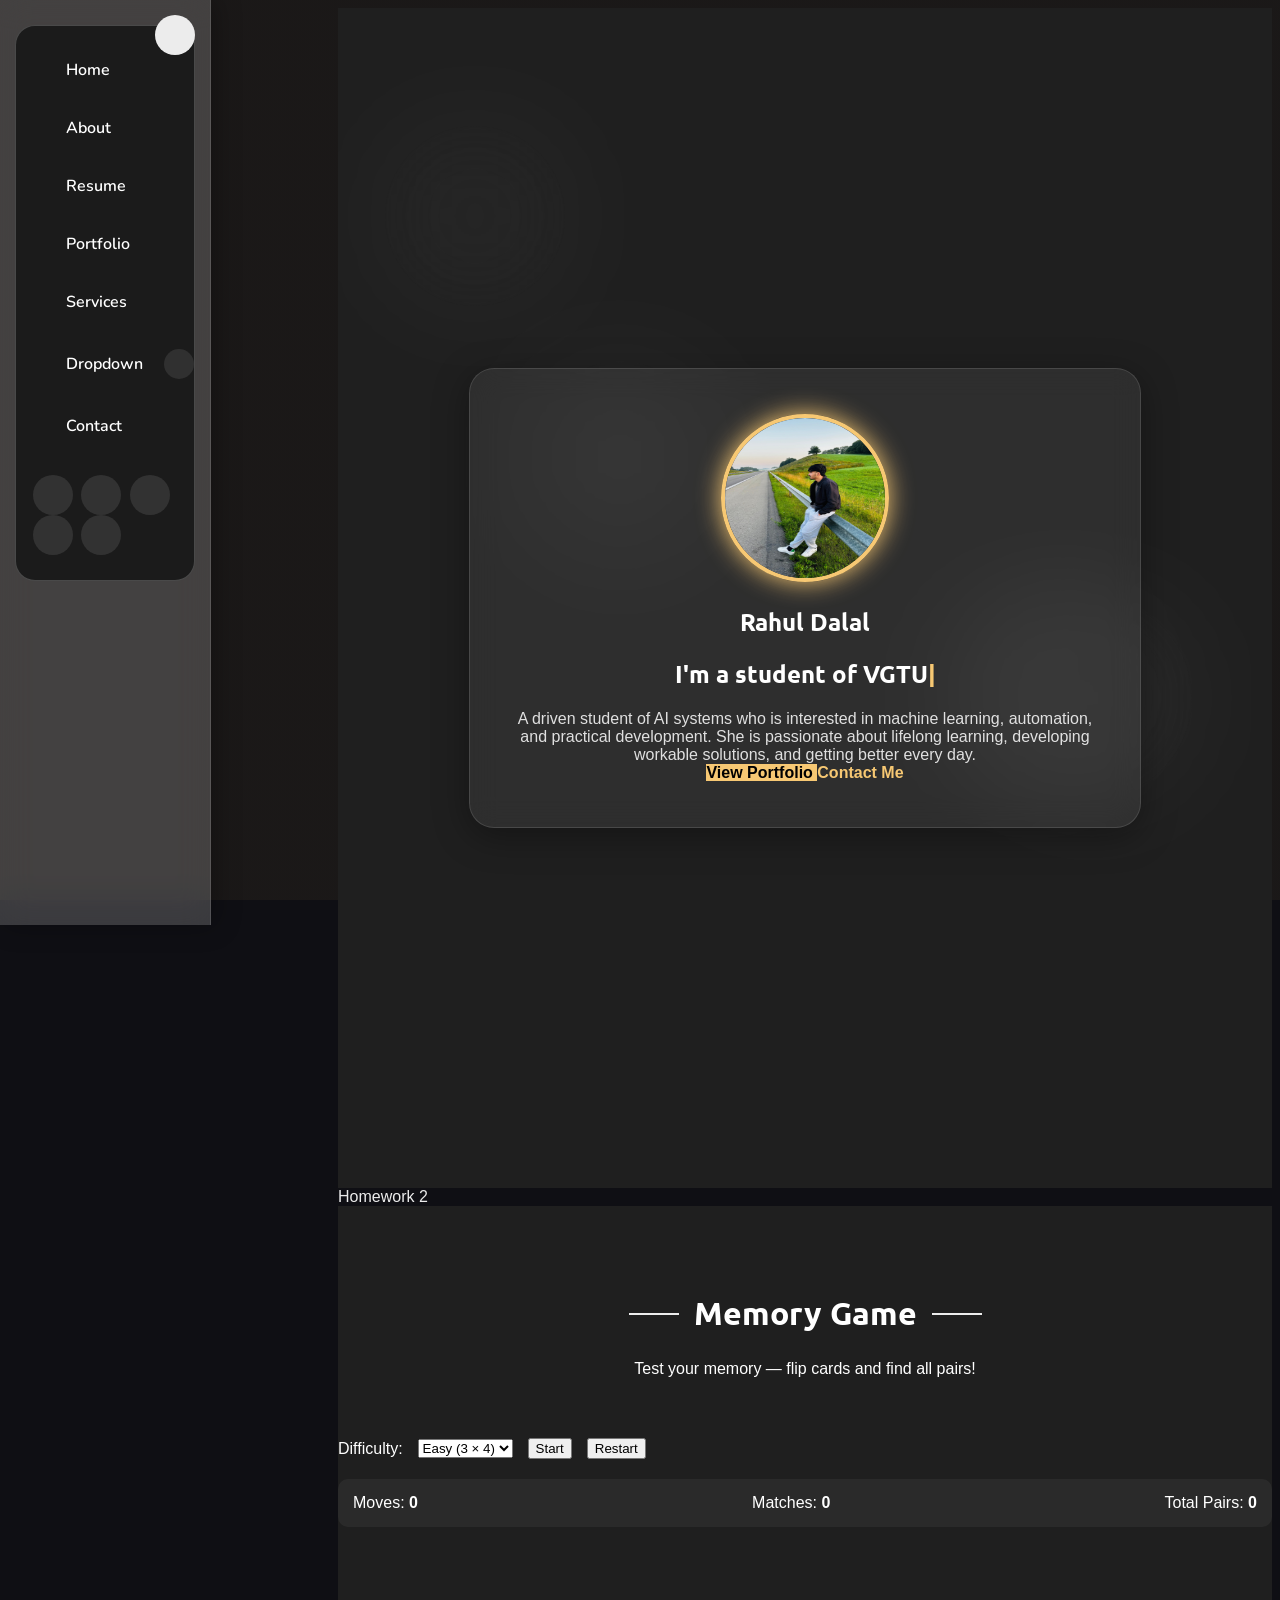
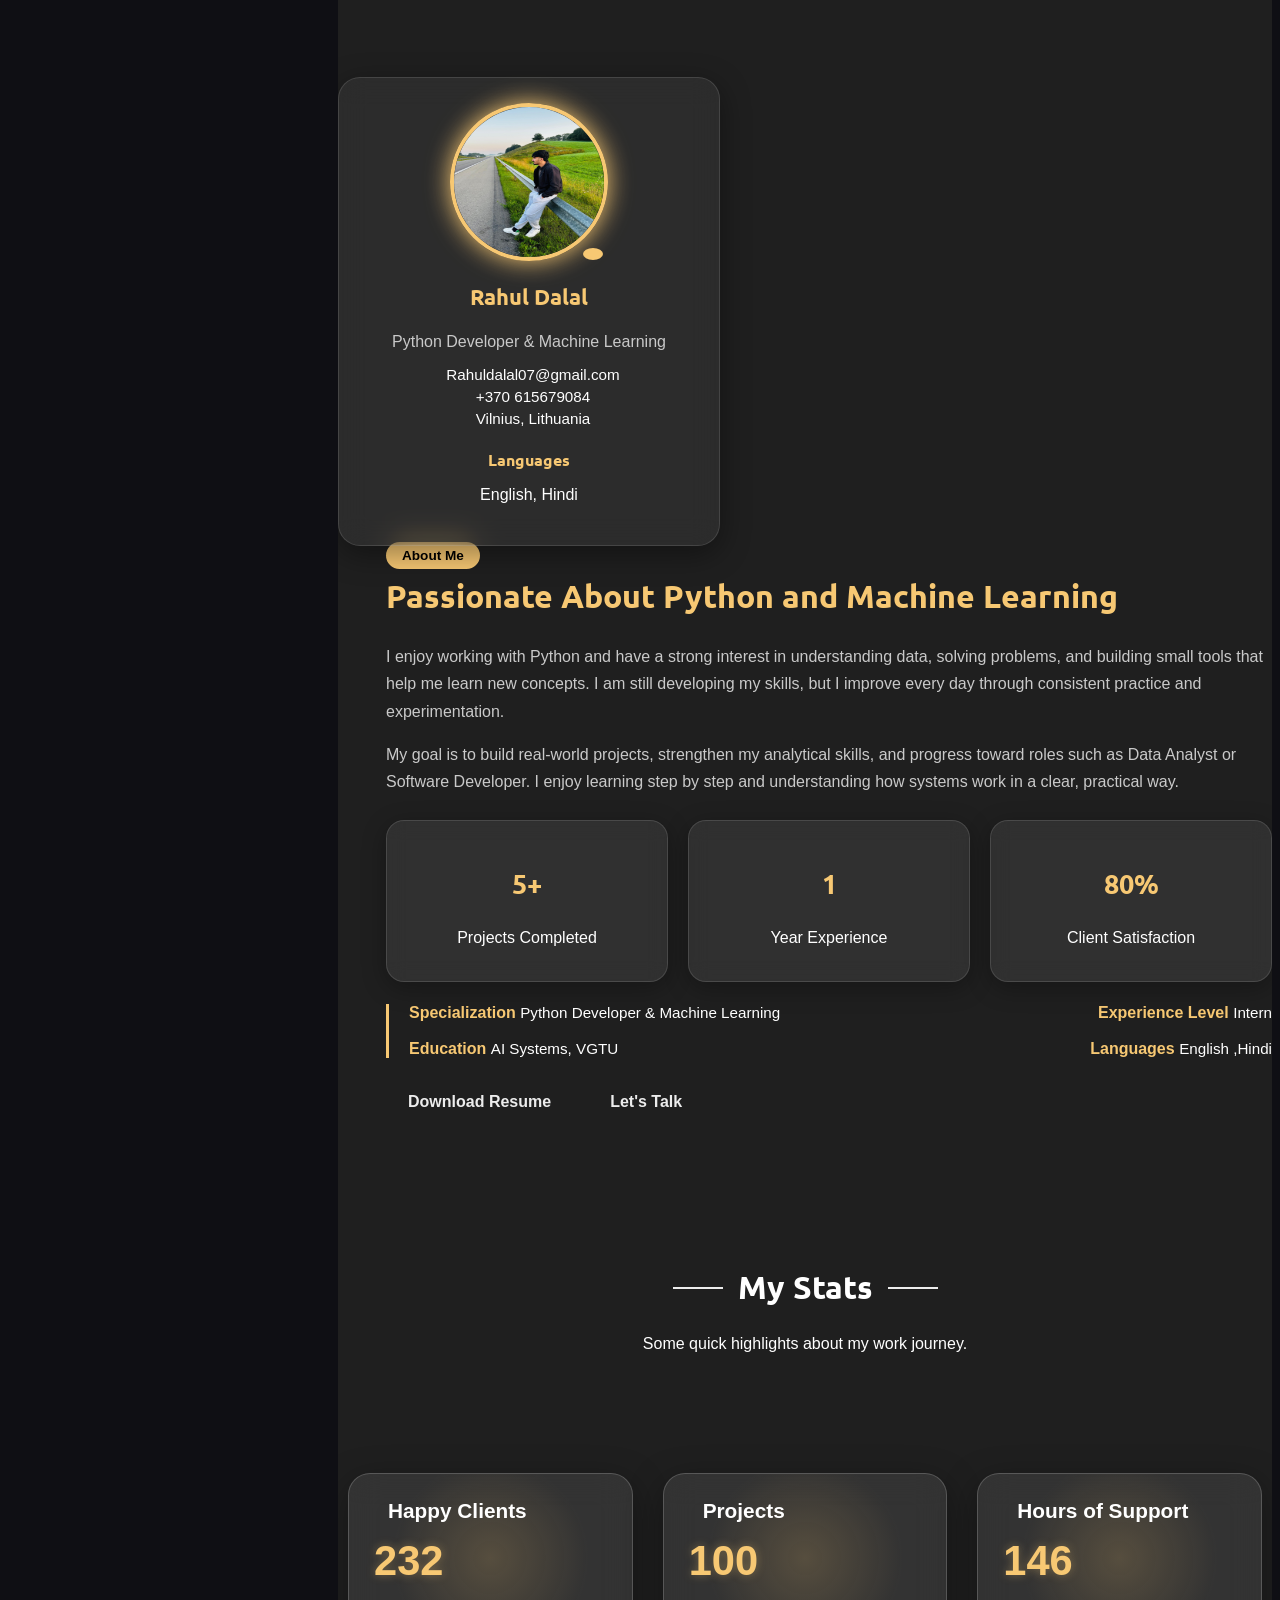
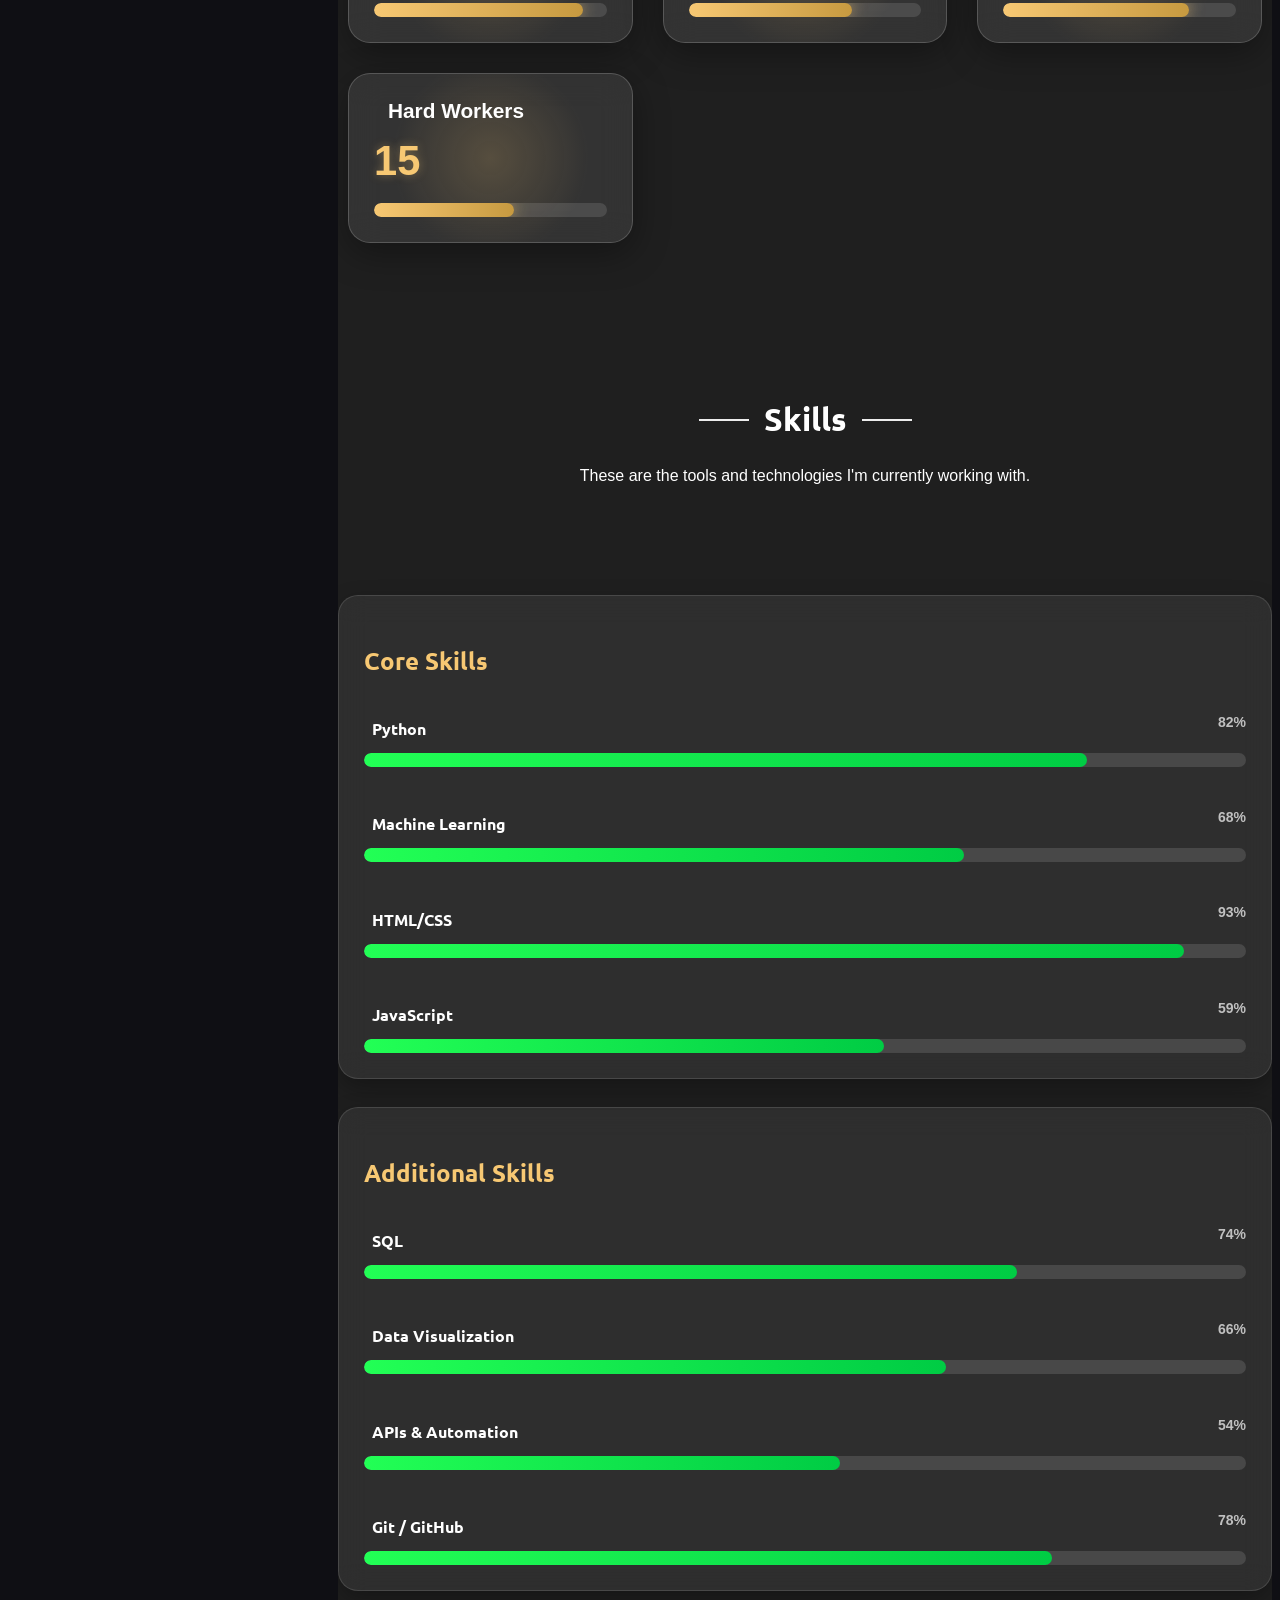
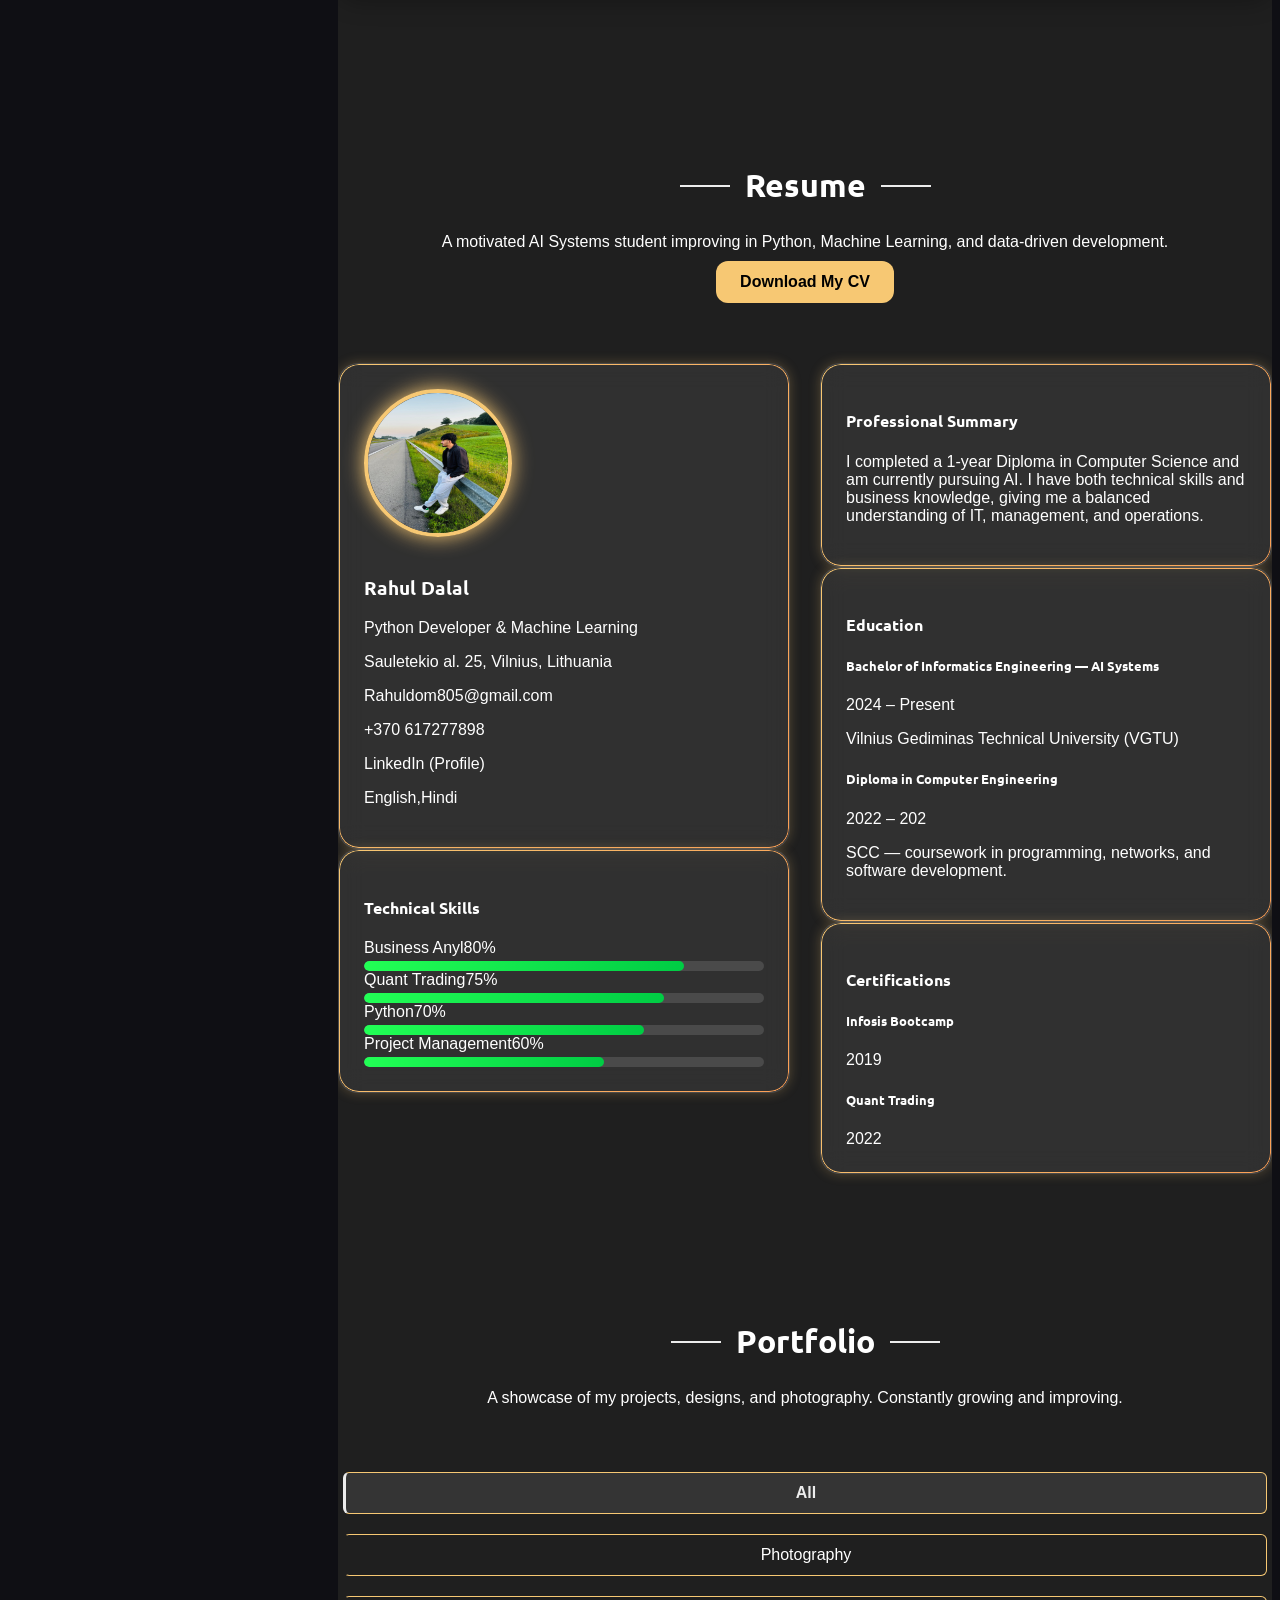
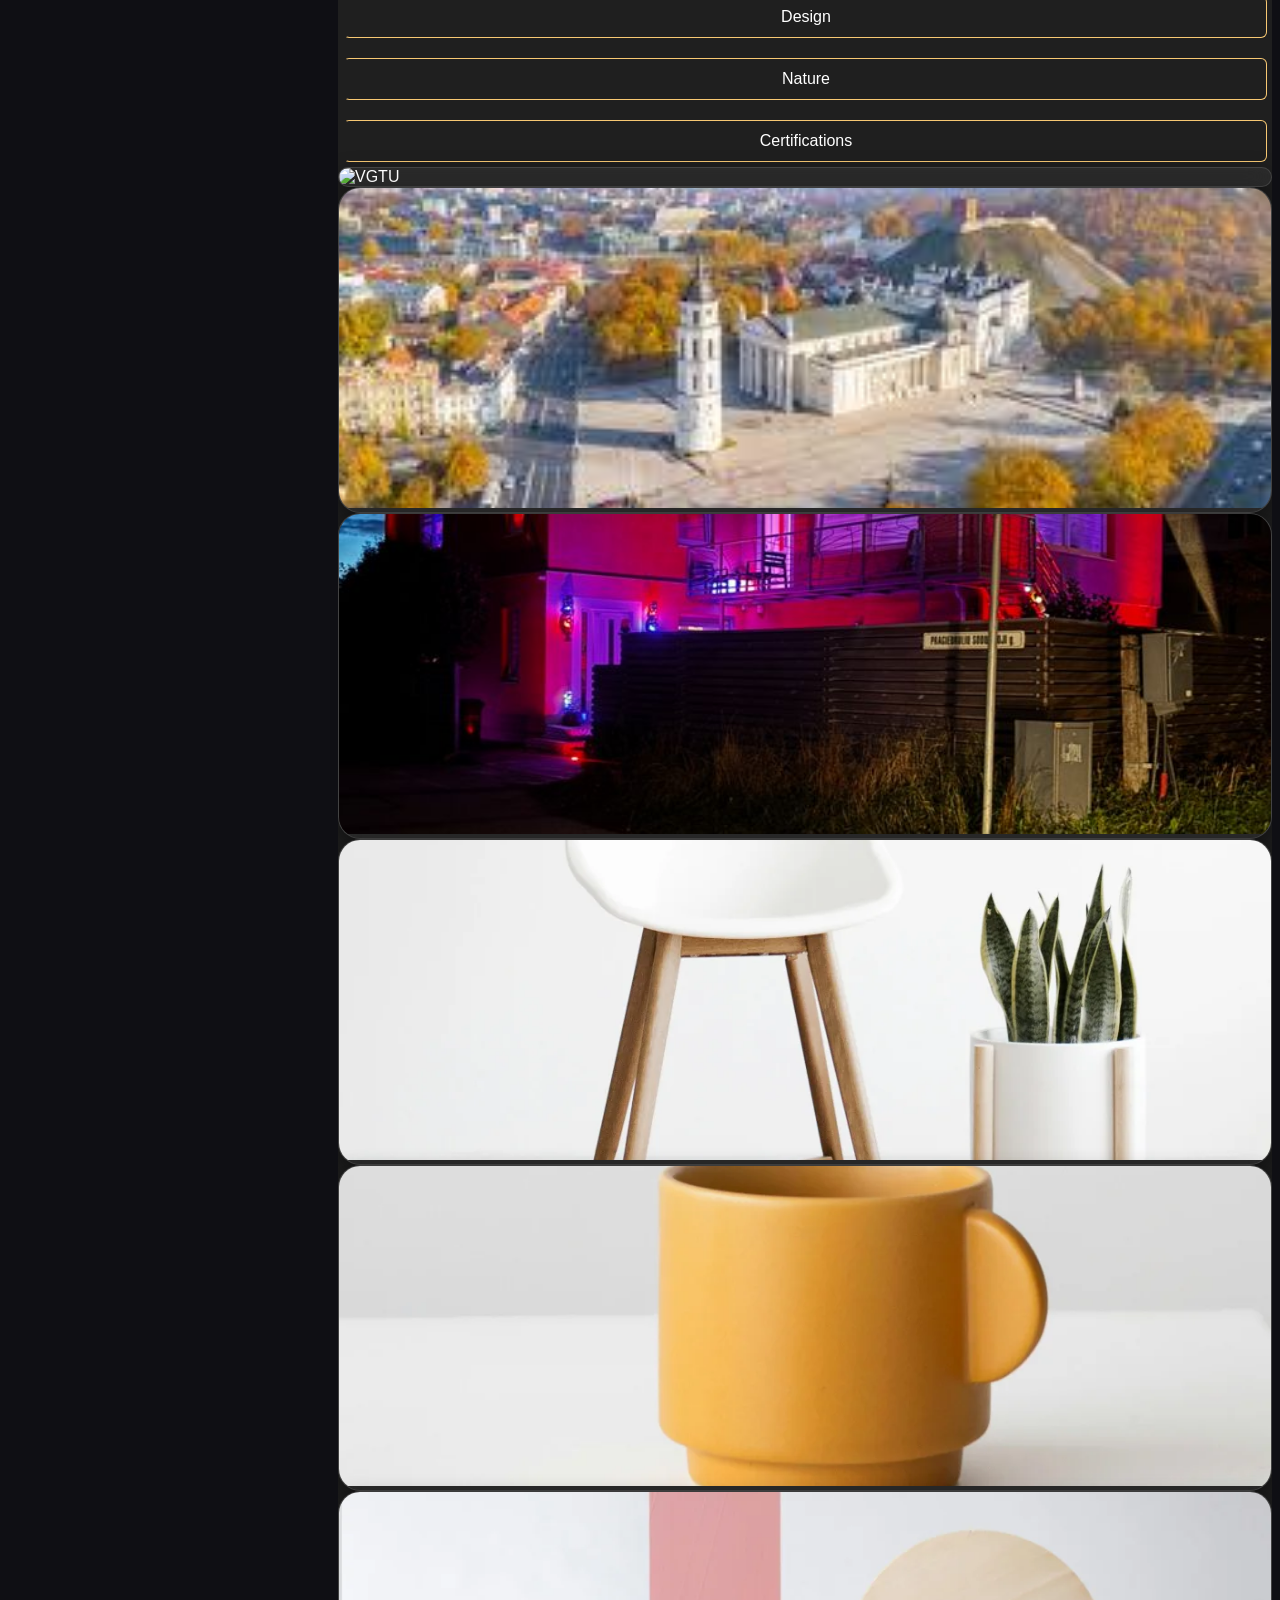
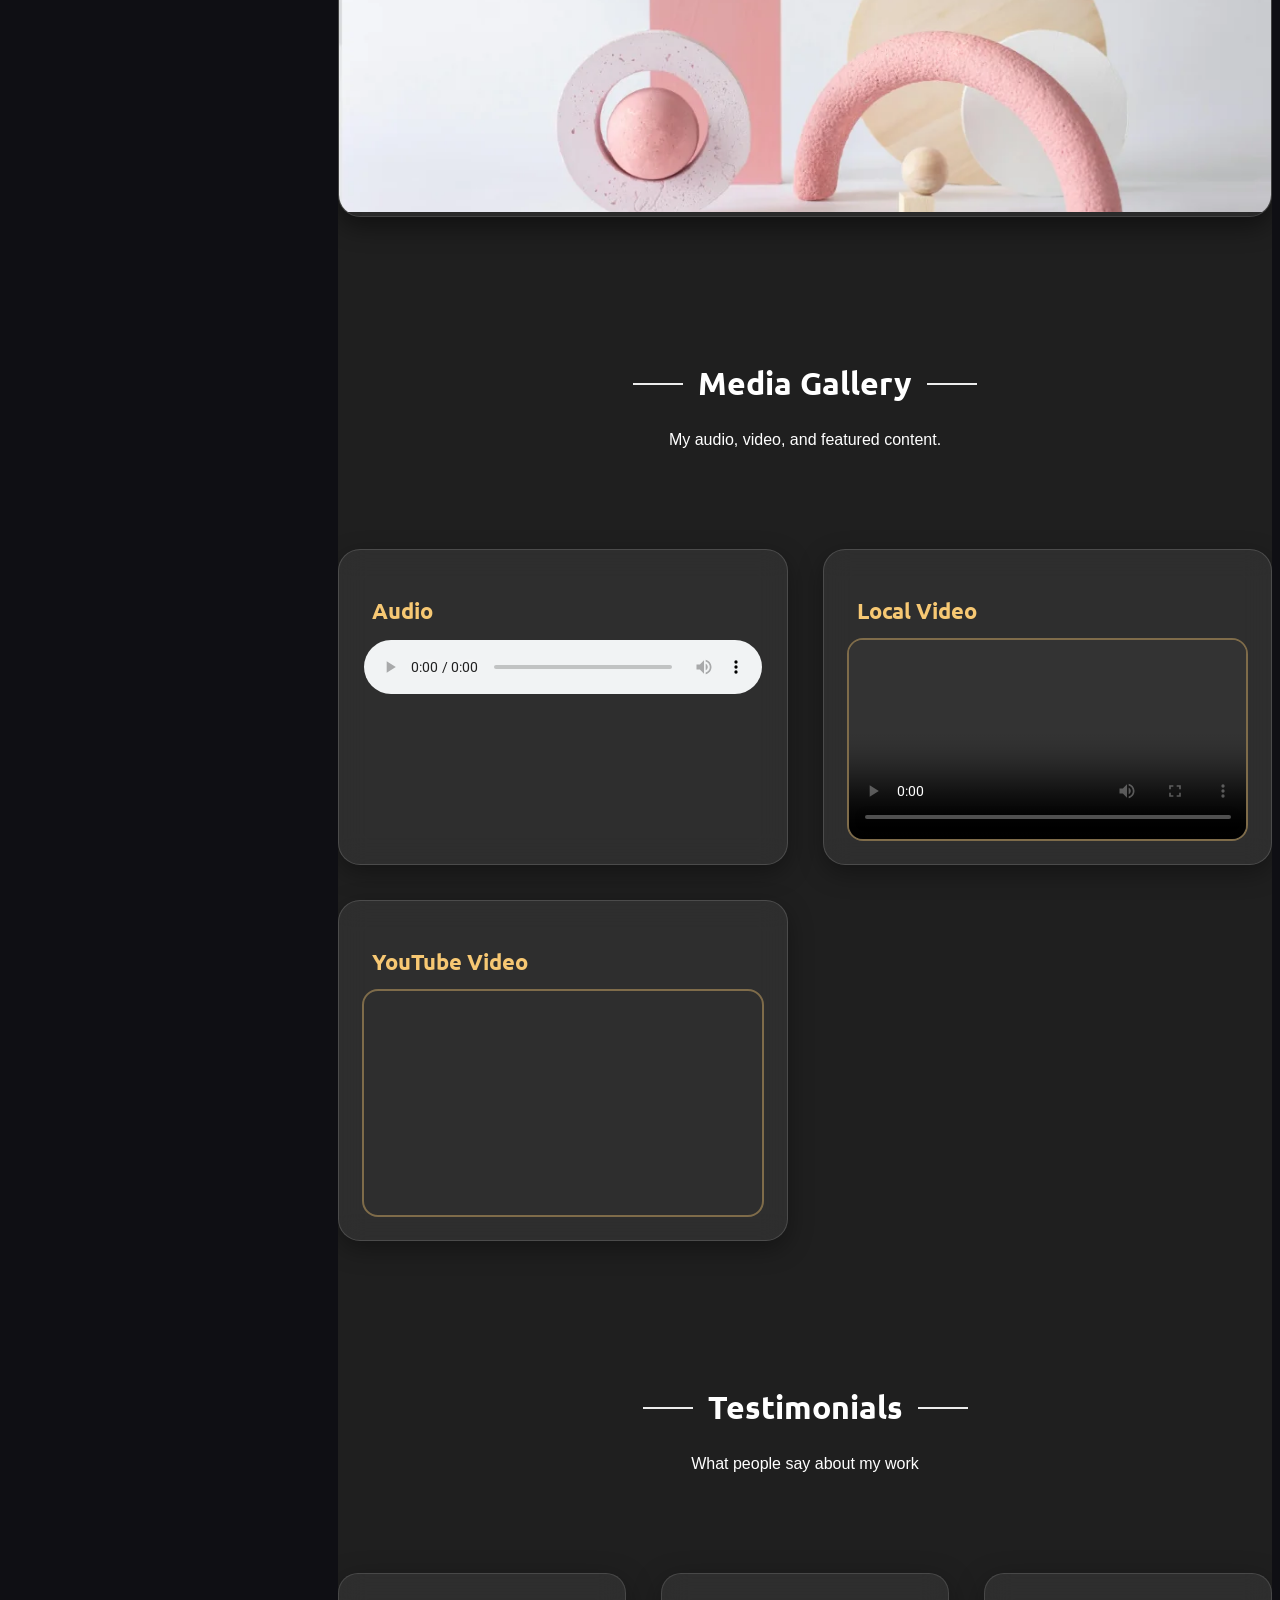
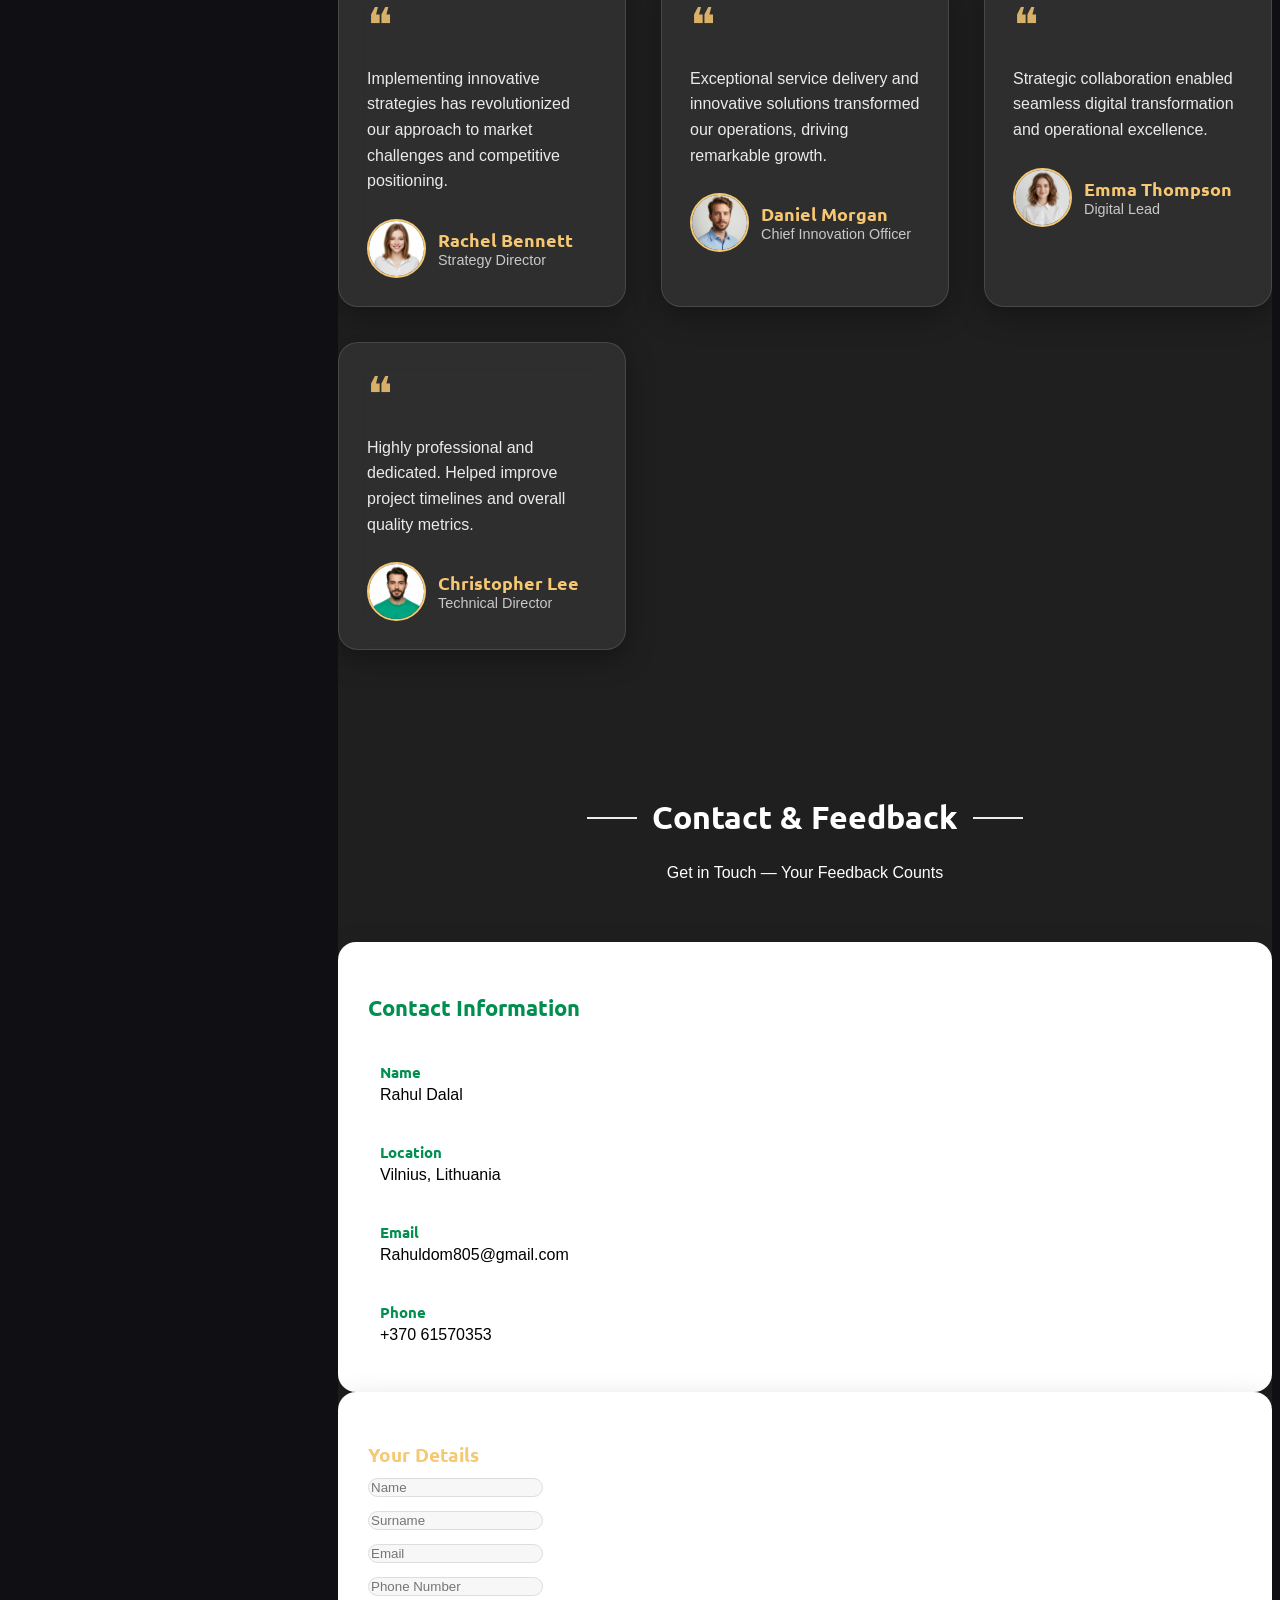
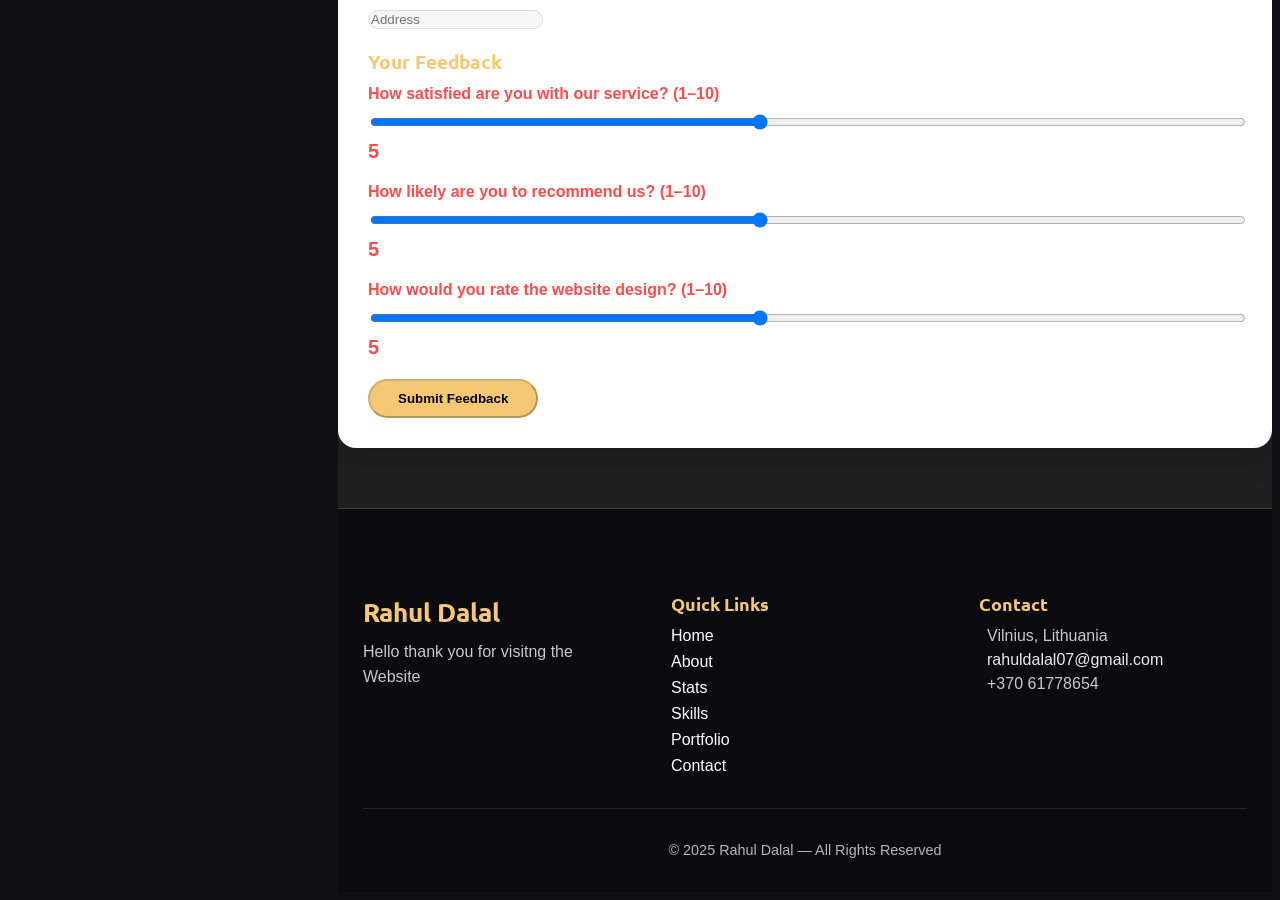
==== index.html @ e4ac373a "Add files via upload" ====
<!DOCTYPE html>
<html lang="en">

<head>
  <meta charset="utf-8">
  <meta content="width=device-width, initial-scale=1.0" name="viewport">
  <title>Rahul Dalal – Portfolio</title>
  <meta name="description" content="">
  <meta name="keywords" content="">

  <!-- Favicons -->
  <link href="assets/img/favicon.png" rel="icon">
  <link href="assets/img/apple-touch-icon.png" rel="apple-touch-icon">

  <!-- Fonts -->
  <link href="https://fonts.googleapis.com" rel="preconnect">
  <link href="https://fonts.gstatic.com" rel="preconnect" crossorigin>
  <link href="https://fonts.googleapis.com/css2?family=Roboto:ital,wght@0,100;0,300;0,400;0,500;0,700;0,900;1,100;1,300;1,400;1,500;1,700;1,900&family=Ubuntu:ital,wght@0,300;0,400;0,500;0,700;1,300;1,400;1,500;1,700&family=Nunito:ital,wght@0,200;0,300;0,400;0,500;0,600;0,700;0,800;0,900;1,200;1,300;1,400;1,500;1,600;1,700;1,800;1,900&display=swap" rel="stylesheet">

  <!-- Vendor CSS Files -->
  <link href="assets/vendor/bootstrap/css/bootstrap.min.css" rel="stylesheet">
  <link href="assets/vendor/bootstrap-icons/bootstrap-icons.css" rel="stylesheet">
  <link href="assets/vendor/aos/aos.css" rel="stylesheet">
  <link href="assets/vendor/glightbox/css/glightbox.min.css" rel="stylesheet">
  <link href="assets/vendor/swiper/swiper-bundle.min.css" rel="stylesheet">

  <!-- Main CSS File -->
  <link href="assets/css/main.css" rel="stylesheet">
  <link href="assets/css/main.css" rel="stylesheet">
  <link href="assets/css/custom.css" rel="stylesheet">


  <!-- =======================================================
  * Template Name: SnapFolio
  * Template URL: https://bootstrapmade.com/snapfolio-bootstrap-portfolio-template/
  * Updated: Jul 21 2025 with Bootstrap v5.3.7
  * Author: BootstrapMade.com
  * License: https://bootstrapmade.com/license/
  ======================================================== -->
</head>

<body class="index-page">
 


  <header id="header" class="header dark-background d-flex flex-column justify-content-center">
    <i class="header-toggle d-xl-none bi bi-list"></i>

    <div class="header-container d-flex flex-column align-items-start">
      <nav id="navmenu" class="navmenu">
        <ul>
          <li><a href="#hero" class="active"><i class="bi bi-house navicon"></i>Home</a></li>
          <li><a href="#about"><i class="bi bi-person navicon"></i> About</a></li>
          <li><a href="#resume"><i class="bi bi-file-earmark-text navicon"></i> Resume</a></li>
          <li><a href="#portfolio"><i class="bi bi-images navicon"></i> Portfolio</a></li>
          <li><a href="#services"><i class="bi bi-hdd-stack navicon"></i> Services</a></li>
          <li class="dropdown"><a href="#"><i class="bi bi-menu-button navicon"></i> <span>Dropdown</span> <i class="bi bi-chevron-down toggle-dropdown"></i></a>
            <ul>
              <li><a href="#">Dropdown 1</a></li>
              <li class="dropdown"><a href="#"><span>Deep Dropdown</span> <i class="bi bi-chevron-down toggle-dropdown"></i></a>
                <ul>
                  <li><a href="#">Deep Dropdown 1</a></li>
                  <li><a href="#">Deep Dropdown 2</a></li>
                  <li><a href="#">Deep Dropdown 3</a></li>
                  <li><a href="#">Deep Dropdown 4</a></li>
                  <li><a href="#">Deep Dropdown 5</a></li>
                </ul>
              </li>
              <li><a href="#">Dropdown 2</a></li>
              <li><a href="#">Dropdown 3</a></li>
              <li><a href="#">Dropdown 4</a></li>
            </ul>
          </li>
          <li><a href="#contact"><i class="bi bi-envelope navicon"></i> Contact</a></li>
        </ul>
      </nav>

      <div class="social-links text-center">
        <a href="#" class="twitter"><i class="bi bi-twitter-x"></i></a>
        <a href="#" class="facebook"><i class="bi bi-facebook"></i></a>
        <a href="#" class="instagram"><i class="bi bi-instagram"></i></a>
        <a href="#" class="google-plus"><i class="bi bi-skype"></i></a>
        <a href="#" class="linkedin"><i class="bi bi-linkedin"></i></a>
      </div>

    </div>

  </header>

  <main class="main">

<section id="hero" class="hero section">

  <!-- MOVING SHAPES (behind content) -->
  <div class="hero-circle c1"></div>
  <div class="hero-circle c2"></div>
  <div class="hero-circle c3"></div>
<div class="hero-circle c4"></div>


  <div class="glass-box" data-aos="fade-up" data-aos-delay="150">

    <img src="assets/img/profile/profile-1.jpeg"
     alt="Profile Photo"
     class="img-fluid"
     style="width:160px;height:160px;border-radius:50%;
     border:4px solid var(--gold);box-shadow:0 0 25px var(--gold);">


    <h1 class="mt-4">Rahul Dalal</h1>

    <h2 class="hero-role mt-2">
      I'm a student of VGTU<span id="typed-text"></span><span class="gold-cursor">|</span>
    </h2>

    <p class="mt-3" style="max-width:580px;margin:auto;opacity:0.85;">
      A driven student of AI systems who is interested in machine learning, automation, and practical development. She is passionate about lifelong learning, developing workable solutions, and getting better every day.    </p>

    <div class="d-flex gap-3 justify-content-center mt-4">
      <a href="#portfolio" class="btn btn-warning" 
         style="background:var(--gold);color:#000;font-weight:600;">
         View Portfolio
      </a>

      <a href="#contact" class="btn btn-outline-light" 
         style="border-color:var(--gold);color:var(--gold);font-weight:600;">
         Contact Me
      </a>
    </div>

  </div>

</section>

<a href="homework2/index.html">Homework 2</a>


   <!-- =================== Memory Game Section =================== -->
<section id="memory-game" class="memory-game section">
  <div class="container">

    <div class="section-title">
      <h2>Memory Game</h2>
      <p>Test your memory — flip cards and find all pairs!</p>
    </div>

    <div class="memory-controls">
      <label>Difficulty:</label>
      <select id="difficulty">
        <option value="easy">Easy (3 × 4)</option>
        <option value="hard">Hard (6 × 4)</option>
      </select>

      <button id="startGame" class="btn btn-warning">Start</button>
      <button id="restartGame" class="btn btn-outline-light">Restart</button>
    </div>

    <div id="statsPanel" class="stats-panel">
      <span>Moves: <strong id="moves">0</strong></span>
      <span>Matches: <strong id="matches">0</strong></span>
      <span>Total Pairs: <strong id="pairsTotal">0</strong></span>
    </div>

    <div id="board" class="memory-board"></div>

  </div>

  <!-- ⭐⭐⭐ WIN POPUP (ADD HERE BELOW THE BOARD) ⭐⭐⭐ -->
  <div id="winPopup" class="win-popup" style="display:none;">
    <div class="win-box">
        <h2>🎉 You Win! 🎉</h2>
        <p>You matched all cards successfully!</p>
        <button id="playAgainBtn" class="btn btn-success">Play Again</button>
    </div>
  </div>
  <!-- END POPUP -->

</section>




    <section id="about" class="about section">

  <div class="container" data-aos="fade-up">

    <div class="about-wrapper">

      <!-- LEFT: PROFILE CARD -->
      <div class="about-card" data-aos="zoom-in" data-aos-delay="150">

        <div class="about-image-box">
          <img src="assets/img/profile/profile-1.jpeg" alt="Profile" class="about-img">
          <span class="about-badge"><i class="bi bi-check-circle-fill"></i></span>
        </div>

        <h3 class="about-name">Rahul Dalal</h3>
        <p class="about-role">Python Developer & Machine Learning</p>

        <div class="about-contact">
          <p><i class="bi bi-envelope"></i> Rahuldalal07@gmail.com</p>
          <p><i class="bi bi-telephone"></i> +370 615679084</p>
          <p><i class="bi bi-geo-alt"></i> Vilnius, Lithuania</p>
        </div>

        <div class="about-languages">
          <h4>Languages</h4>
          <p>English, Hindi</p>
        </div>

      </div>

      <!-- RIGHT: TEXT + DETAILS -->
      <div class="about-content" data-aos="fade-left" data-aos-delay="250">

        <span class="about-label">About Me</span>
        <h2 class="about-title">Passionate About Python and Machine Learning</h2>

        <p class="about-text">
         I enjoy working with Python and have a strong interest in understanding data, solving problems, and building small tools that help me learn new concepts. I am still developing my skills, but I improve every day through consistent practice and experimentation.
        </p>

        <p class="about-text">
         My goal is to build real-world projects, strengthen my analytical skills, and progress toward roles such as Data Analyst or Software Developer. I enjoy learning step by step and understanding how systems work in a clear, practical way.
        </p>

        <!-- STATS -->
        <div class="about-stats">
          <div class="stat-box">
            <h3>5+</h3>
            <p>Projects Completed</p>
          </div>
          <div class="stat-box">
            <h3>1</h3>
            <p>Year Experience</p>
          </div>
          <div class="stat-box">
            <h3>80%</h3>
            <p>Client Satisfaction</p>
          </div>
        </div>

        <!-- DETAILS -->
        <div class="about-details">
          <div class="detail-row">
            <div class="detail-col">
              <span class="detail-label">Specialization</span>
              <span class="detail-value">Python Developer & Machine Learning</span>
            </div>

            <div class="detail-col">
              <span class="detail-label">Experience Level</span>
              <span class="detail-value">Intern</span>
            </div>
          </div>

          <div class="detail-row">
            <div class="detail-col">
              <span class="detail-label">Education</span>
              <span class="detail-value">AI Systems, VGTU</span>
            </div>

            <div class="detail-col">
              <span class="detail-label">Languages</span>
              <span class="detail-value">English ,Hindi</span>
            </div>
          </div>
        </div>

        <!-- BUTTONS -->
        <div class="about-buttons">
          <a href="#" class="btn btn-primary"><i class="bi bi-download"></i> Download Resume</a>
          <a href="#" class="btn btn-outline"><i class="bi bi-chat-dots"></i> Let's Talk</a>
        </div>

      </div>

    </div>

  </div>

</section>




    <!-- Stats Section -->
   <section id="stats" class="stats section">

  <div class="container section-title" data-aos="fade-up">
    <h2>My Stats</h2>
    <p>Some quick highlights about my work journey.</p>
  </div>

  <div class="container stats-grid" data-aos="fade-up" data-aos-delay="150">

    <!-- STAT CARD 1 -->
    <div class="stat-card" data-aos="zoom-in" data-aos-delay="200">
      <div class="stat-header">
        <i class="bi bi-emoji-smile"></i>
        <span class="stat-title">Happy Clients</span>
      </div>

      <div class="stat-number">232</div>

      <div class="stat-bar">
        <div class="stat-bar-fill" style="--percent: 90%;"></div>
      </div>
    </div>

    <!-- STAT CARD 2 -->
    <div class="stat-card" data-aos="zoom-in" data-aos-delay="250">
      <div class="stat-header">
        <i class="bi bi-journal-richtext"></i>
        <span class="stat-title">Projects</span>
      </div>

      <div class="stat-number">100</div>

      <div class="stat-bar">
        <div class="stat-bar-fill" style="--percent: 70%;"></div>
      </div>
    </div>

    <!-- STAT CARD 3 -->
    <div class="stat-card" data-aos="zoom-in" data-aos-delay="300">
      <div class="stat-header">
        <i class="bi bi-headset"></i>
        <span class="stat-title">Hours of Support</span>
      </div>

      <div class="stat-number">146</div>

      <div class="stat-bar">
        <div class="stat-bar-fill" style="--percent: 80%;"></div>
      </div>
    </div>

    <!-- STAT CARD 4 -->
    <div class="stat-card" data-aos="zoom-in" data-aos-delay="350">
      <div class="stat-header">
        <i class="bi bi-people"></i>
        <span class="stat-title">Hard Workers</span>
      </div>

      <div class="stat-number">15</div>

      <div class="stat-bar">
        <div class="stat-bar-fill" style="--percent: 60%;"></div>
      </div>
    </div>

  </div>

</section>
<!-- /Stats Section -->

    <!-- Skills Section -->
    <section id="skills" class="skills section">

  <div class="container section-title" data-aos="fade-up">
    <h2>Skills</h2>
    <p>These are the tools and technologies I'm currently working with.</p>
  </div>

  <div class="container skills-section" data-aos="fade-up" data-aos-delay="150">

  <!-- ================= CORE SKILLS ================= -->
  <div class="skill-card">
    <h3 class="skill-title">Core Skills</h3>

    <div class="skill-item">
      <div class="skill-tooltip">Strong fundamentals in Python scripting & logic building.</div>
      <div class="skill-header">
        <h4><i class="bi bi-code-slash"></i> Python</h4>
        <span class="skill-percentage">82%</span>
      </div>
      <div class="skill-progress">
        <div class="skill-fill" style="--percent: 82%;"></div>
      </div>
    </div>

    <div class="skill-item">
      <div class="skill-tooltip">Basic ML models, preprocessing & evaluation.</div>
      <div class="skill-header">
        <h4><i class="bi bi-cpu"></i> Machine Learning</h4>
        <span class="skill-percentage">68%</span>
      </div>
      <div class="skill-progress">
        <div class="skill-fill" style="--percent: 68%;"></div>
      </div>
    </div>

    <div class="skill-item">
      <div class="skill-tooltip">Professional website layouts & responsive design.</div>
      <div class="skill-header">
        <h4><i class="bi bi-window"></i> HTML/CSS</h4>
        <span class="skill-percentage">93%</span>
      </div>
      <div class="skill-progress">
        <div class="skill-fill" style="--percent: 93%;"></div>
      </div>
    </div>

    <div class="skill-item">
      <div class="skill-tooltip">JS basics, DOM manipulation & simple logic.</div>
      <div class="skill-header">
        <h4><i class="bi bi-braces"></i> JavaScript</h4>
        <span class="skill-percentage">59%</span>
      </div>
      <div class="skill-progress">
        <div class="skill-fill" style="--percent: 59%;"></div>
      </div>
    </div>

  </div>

  <!-- ================= OTHER SKILLS ================= -->
  <div class="skill-card">
    <h3 class="skill-title">Additional Skills</h3>

    <div class="skill-item">
      <div class="skill-tooltip">Writing SQL queries & tasks for analysis.</div>
      <div class="skill-header">
        <h4><i class="bi bi-database"></i> SQL</h4>
        <span class="skill-percentage">74%</span>
      </div>
      <div class="skill-progress">
        <div class="skill-fill" style="--percent: 74%;"></div>
      </div>
    </div>

    <div class="skill-item">
      <div class="skill-tooltip">Charts with Matplotlib, Seaborn & dashboards.</div>
      <div class="skill-header">
        <h4><i class="bi bi-bar-chart"></i> Data Visualization</h4>
        <span class="skill-percentage">66%</span>
      </div>
      <div class="skill-progress">
        <div class="skill-fill" style="--percent: 66%;"></div>
      </div>
    </div>

    <div class="skill-item">
      <div class="skill-tooltip">API requests, automation, workflows.</div>
      <div class="skill-header">
        <h4><i class="bi bi-gear-wide-connected"></i> APIs & Automation</h4>
        <span class="skill-percentage">54%</span>
      </div>
      <div class="skill-progress">
        <div class="skill-fill" style="--percent: 54%;"></div>
      </div>
    </div>

    <div class="skill-item">
      <div class="skill-tooltip">Version control & GitHub workflow.</div>
      <div class="skill-header">
        <h4><i class="bi bi-git"></i> Git / GitHub</h4>
        <span class="skill-percentage">78%</span>
      </div>
      <div class="skill-progress">
        <div class="skill-fill" style="--percent: 78%;"></div>
      </div>
    </div>

  </div>

</div>


</section>
<!-- /Skills Section -->

    <!-- Resume Section -->
    <section id="resume" class="resume section">

  <div class="container section-title" data-aos="fade-up">
    <h2>Resume</h2>
    <p>A motivated AI Systems student improving in Python, Machine Learning, and data-driven development.</p>

    <!-- 🔽 Download CV Button -->
    <a href="assets/cv/Rahul_CV.pdf" download class="download-cv-btn glow-animated">
      <i class="bi bi-download"></i> Download My CV
    </a>
  </div>

  <div class="resume-wrapper" data-aos="fade-up" data-aos-delay="100">

    <!-- LEFT COLUMN -->
    <div class="resume-left">

      <!-- PROFILE CARD -->
      <div class="resume-card glow-card">
        <img src="assets/img/profile/profile-1.jpeg" class="resume-photo" alt="">
        <h3 class="resume-name">Rahul Dalal</h3>
        <p class="resume-role">Python Developer & Machine Learning</p>

        <div class="resume-contact">
          <p><i class="bi bi-geo-alt"></i> Sauletekio al. 25, Vilnius, Lithuania</p>
          <p><i class="bi bi-envelope"></i> Rahuldom805@gmail.com</p>
          <p><i class="bi bi-telephone"></i> +370 617277898</p>
          <p><i class="bi bi-linkedin"></i> LinkedIn (Profile)</p>
          <p><i class="bi bi-globe"></i> English,Hindi</p>
        </div>
      </div>

      <!-- SKILLS CARD -->
      <div class="resume-card glow-card">
        <h4 class="resume-heading">Technical Skills</h4>

        <div class="skill-line">
          <span>Business Anyl</span><span>80%</span>
          <div class="skill-bar"><div class="skill-fill" style="--percent:80%"></div></div>
        </div>

        <div class="skill-line">
          <span>Quant Trading</span><span>75%</span>
          <div class="skill-bar"><div class="skill-fill" style="--percent:75%"></div></div>
        </div>

        <div class="skill-line">
          <span>Python</span><span>70%</span>
          <div class="skill-bar"><div class="skill-fill" style="--percent:70%"></div></div>
        </div>

        <div class="skill-line">
          <span>Project Management</span><span>60%</span>
          <div class="skill-bar"><div class="skill-fill" style="--percent:60%"></div></div>
        </div>

      </div>

    </div>

    <!-- RIGHT COLUMN -->
    <div class="resume-right">

      <!-- SUMMARY -->
      <div class="resume-card glow-card">
        <h4 class="resume-heading">Professional Summary</h4>
        <p>
         I completed a 1-year Diploma in Computer Science and am currently pursuing AI. I have both technical skills and business knowledge, giving me a balanced understanding of IT, management, and operations.
        </p>
      </div>

      

      <!-- EDUCATION -->
      <div class="resume-card glow-card">
        <h4 class="resume-heading">Education</h4>

        <div class="resume-item">
          <h5>Bachelor of Informatics Engineering — AI Systems</h5>
          <span class="resume-years">2024 – Present</span>
          <p>Vilnius Gediminas Technical University (VGTU)</p>
        </div>

        <div class="resume-item">
          <h5>Diploma in Computer Engineering</h5>
          <span class="resume-years">2022 – 202</span>
          <p>SCC — coursework in programming, networks, and software development.</p>
        </div>
      </div>

      <!-- CERTIFICATIONS -->
      <div class="resume-card glow-card">
        <h4 class="resume-heading">Certifications</h4>

        <div class="resume-item">
          <h5>Infosis Bootcamp</h5>
          <span class="resume-years">2019</span>
        </div>

        <div class="resume-item">
          <h5>Quant Trading</h5>
          <span class="resume-years">2022</span>
        </div>

      </div>

    </div>

  </div>

</section>

<!-- /Resume Section -->

    <!-- Portfolio Section -->
<section id="portfolio" class="portfolio section">

  <div class="container section-title" data-aos="fade-up">
    <h2>Portfolio</h2>
    <p>A showcase of my projects, designs, and photography. Constantly growing and improving.</p>
  </div>

  <div class="container" data-aos="fade-up" data-aos-delay="100">

    <!-- Filter Buttons -->
    <ul class="portfolio-filters isotope-filters gold-filter">
      <li data-filter="*" class="filter-active">All</li>
      <li data-filter=".filter-photography">Photography</li>
      <li data-filter=".filter-design">Design</li>
      <li data-filter=".filter-nature">Nature</li>
      <li data-filter=".filter-certifications">Certifications</li>
    </ul>

    <!-- Masonry Grid -->
    <div class="row gy-4 portfolio-container isotope-container">

      <!-- Portfolio Item -->
      <div class="col-lg-6 col-md-6 portfolio-item isotope-item filter-photography">
        <div class="portfolio-card">
          <img src="assets/img/portfolio/portfolio8.jpeg" alt="VGTU" class="portfolio-img" loading="lazy">
          <div class="portfolio-overlay">
            <span class="category">Photography</span>
            <h4>VGTU is my university</h4>
            <div class="portfolio-links">
              <a href="assets/img/portfolio/portfolio8.jpeg" class="glightbox"><i class="bi bi-plus-lg"></i></a>
              <a href="portfolio-details.html"><i class="bi bi-arrow-right"></i></a>
            </div>
          </div>
        </div>
      </div>

      <!-- Another Item -->
      <div class="col-lg-6 col-md-6 portfolio-item isotope-item filter-design">
        <div class="portfolio-card">
          <img src="assets/img/portfolio/project-2.jpg" alt="Vilnius" class="portfolio-img" loading="lazy">
          <div class="portfolio-overlay">
            <span class="category">Design</span>
            <h4>Vilnius is the capital of Lithuania</h4>
            <div class="portfolio-links">
              <a href="assets/img/portfolio/project-2.jpg" class="glightbox"><i class="bi bi-plus-lg"></i></a>
              <a href="portfolio-details.html"><i class="bi bi-arrow-right"></i></a>
            </div>
          </div>
        </div>
      </div>

      <!-- Certifications -->
      <div class="col-lg-6 col-md-6 portfolio-item isotope-item filter-certifications">
        <div class="portfolio-card">
          <img src="assets/img/portfolio/project-4.jpeg" alt="Screenshort" class="portfolio-img" loading="lazy">
          <div class="portfolio-overlay">
            <span class="category">Certifications</span>
            <h4>Screenshort</h4>
            <div class="portfolio-links">
              <a href="assets/img/portfolio/project-4.jpeg" class="glightbox"><i class="bi bi-plus-lg"></i></a>
              <a href="portfolio-details.html"><i class="bi bi-arrow-right"></i></a>
            </div>
          </div>
        </div>
      </div>

      <!-- Nature -->
      <div class="col-lg-6 col-md-6 portfolio-item isotope-item filter-nature">
        <div class="portfolio-card">
          <img src="assets/img/portfolio/portfolio-portrait-4.webp" alt="Nature" class="portfolio-img" loading="lazy">
          <div class="portfolio-overlay">
            <span class="category">Nature</span>
            <h4>Natural Growth</h4>
            <div class="portfolio-links">
              <a href="assets/img/portfolio/portfolio-portrait-4.webp" class="glightbox"><i class="bi bi-plus-lg"></i></a>
              <a href="portfolio-details.html"><i class="bi bi-arrow-right"></i></a>
            </div>
          </div>
        </div>
      </div>

      <!-- Photography 2 -->
      <div class="col-lg-6 col-md-6 portfolio-item isotope-item filter-photography">
        <div class="portfolio-card">
          <img src="assets/img/portfolio/portfolio-5.webp" alt="Urban Stories" class="portfolio-img" loading="lazy">
          <div class="portfolio-overlay">
            <span class="category">Photography</span>
            <h4>Urban Stories</h4>
            <div class="portfolio-links">
              <a href="assets/img/portfolio/portfolio-5.webp" class="glightbox"><i class="bi bi-plus-lg"></i></a>
              <a href="portfolio-details.html"><i class="bi bi-arrow-right"></i></a>
            </div>
          </div>
        </div>
      </div>

      <!-- Web Design -->
      <div class="col-lg-6 col-md-6 portfolio-item isotope-item filter-design">
        <div class="portfolio-card">
          <img src="assets/img/portfolio/portfolio-6.webp" alt="Digital Experience" class="portfolio-img" loading="lazy">
          <div class="portfolio-overlay">
            <span class="category">Web Design</span>
            <h4>Digital Experience</h4>
            <div class="portfolio-links">
              <a href="assets/img/portfolio/portfolio-6.webp" class="glightbox"><i class="bi bi-plus-lg"></i></a>
              <a href="portfolio-details.html"><i class="bi bi-arrow-right"></i></a>
            </div>
          </div>
        </div>
      </div>

    </div> <!-- End Container -->

  </div>
</section>
<!-- /Portfolio Section -->

    
<!-- ==================== MEDIA SECTION (STYLISH GLASS DESIGN) ==================== -->
<section id="media" class="media section">
  <div class="container section-title" data-aos="fade-up">
    <h2>Media Gallery</h2>
    <p>My audio, video, and featured content.</p>
  </div>

  <div class="container media-grid">

    <!-- AUDIO CARD -->
    <div class="media-card" data-aos="zoom-in" data-aos-delay="150">
      <h3 class="media-title"><i class="bi bi-music-note-beamed"></i> Audio</h3>
      <audio controls class="media-audio">
        <source src="assets/media/audio.mp3" type="audio/mpeg">
      </audio>
    </div>

    <!-- VIDEO CARD -->
    <div class="media-card" data-aos="zoom-in" data-aos-delay="250">
      <h3 class="media-title"><i class="bi bi-camera-video"></i> Local Video</h3>
      <video controls class="media-video">
        <source src="assets/media/video.mp4" type="video/mp4">
      </video>
    </div>

    <!-- YOUTUBE CARD -->
    <div class="media-card" data-aos="zoom-in" data-aos-delay="350">
      <h3 class="media-title"><i class="bi bi-youtube"></i> YouTube Video</h3>

     <div class="youtube-wrapper">
  <iframe 
    src="https://www.youtube.com/embed/LREIKbxusQU"
    style="border:0;"
    allow="accelerometer; autoplay; clipboard-write; encrypted-media; gyroscope; picture-in-picture"
    allowfullscreen>

</iframe>

      </div>
    </div>

  </div>
</section>



    <!-- Testimonials Section -->
    <section id="testimonials" class="testimonials section">

  <div class="container section-title" data-aos="fade-up">
    <h2>Testimonials</h2>
    <p>What people say about my work</p>
  </div>

  <div class="container">
    <div class="testimonials-grid">

      <!-- Testimonial 1 -->
      <div class="testimonial-card" data-aos="fade-up" data-aos-delay="100">
        <div class="quote-icon">❝</div>
        <p class="testimonial-text">
          Implementing innovative strategies has revolutionized our approach to market challenges and competitive positioning.
        </p>
        <div class="testimonial-author">
          <img src="assets/img/person/person-f-7.webp" alt="Client">
          <div>
            <h4>Rachel Bennett</h4>
            <span>Strategy Director</span>
          </div>
        </div>
      </div>

      <!-- Testimonial 2 -->
      <div class="testimonial-card" data-aos="fade-up" data-aos-delay="200">
        <div class="quote-icon">❝</div>
        <p class="testimonial-text">
          Exceptional service delivery and innovative solutions transformed our operations, driving remarkable growth.
        </p>
        <div class="testimonial-author">
          <img src="assets/img/person/person-m-7.webp" alt="Client">
          <div>
            <h4>Daniel Morgan</h4>
            <span>Chief Innovation Officer</span>
          </div>
        </div>
      </div>

      <!-- Testimonial 3 -->
      <div class="testimonial-card" data-aos="fade-up" data-aos-delay="300">
        <div class="quote-icon">❝</div>
        <p class="testimonial-text">
          Strategic collaboration enabled seamless digital transformation and operational excellence.
        </p>
        <div class="testimonial-author">
          <img src="assets/img/person/person-f-8.webp" alt="Client">
          <div>
            <h4>Emma Thompson</h4>
            <span>Digital Lead</span>
          </div>
        </div>
      </div>

      <!-- Testimonial 4 -->
      <div class="testimonial-card" data-aos="fade-up" data-aos-delay="400">
        <div class="quote-icon">❝</div>
        <p class="testimonial-text">
          Highly professional and dedicated. Helped improve project timelines and overall quality metrics.
        </p>
        <div class="testimonial-author">
          <img src="assets/img/person/person-m-8.webp" alt="Client">
          <div>
            <h4>Christopher Lee</h4>
            <span>Technical Director</span>
          </div>
        </div>
      </div>

    </div>
  </div>

</section>
<!-- /Testimonials Section -->

 <!-- ================= CONTACT + FEEDBACK (MERGED FINAL VERSION) ================= -->
<section id="contact" class="contact section">
  <div class="container">

    <div class="section-title">
      <h2>Contact & Feedback</h2>
      <p>Get in Touch — Your Feedback Counts</p>
    </div>

    <div class="row gy-4">

      <!-- CONTACT INFO CARD -->
      <div class="col-lg-4">
        <div class="contact-card info-card">
          <h3>Contact Information</h3>

          <div class="info-row">
            <i class="bi bi-person"></i>
            <div>
              <h4>Name</h4>
              <p>Rahul Dalal</p>
            </div>
          </div>

          <div class="info-row">
            <i class="bi bi-geo-alt"></i>
            <div>
              <h4>Location</h4>
              <p>Vilnius, Lithuania</p>
            </div>
          </div>

          <div class="info-row">
            <i class="bi bi-envelope"></i>
            <div>
              <h4>Email</h4>
              <p>Rahuldom805@gmail.com</p>
            </div>
          </div>

          <div class="info-row">
            <i class="bi bi-telephone"></i>
            <div>
              <h4>Phone</h4>
              <p>+370 61570353</p>
            </div>
          </div>
        </div>
      </div>

      <!-- CONTACT + FEEDBACK FORM -->
      <div class="col-lg-8">
        <div class="contact-card form-card">

          <form id="contactForm">

            <h3 class="form-section-title">Your Details</h3>

            <div class="row">
              <div class="col-md-6 mb-3">
                <input type="text" id="name" class="form-control" placeholder="Name" required>
                <p id="nameError" class="error-text"></p>
              </div>

              <div class="col-md-6 mb-3">
                <input type="text" id="surname" class="form-control" placeholder="Surname" required>
                <p id="surnameError" class="error-text"></p>
              </div>
            </div>

            <div class="row">
              <div class="col-md-6 mb-3">
                <input type="email" id="email" class="form-control" placeholder="Email" required>
                <p id="emailError" class="error-text"></p>
              </div>

              <div class="col-md-6 mb-3">
                <input type="text" id="phone" class="form-control" placeholder="Phone Number" required>
                <p id="phoneError" class="error-text"></p>
              </div>
            </div>

            <div class="mb-3">
              <input type="text" id="address" class="form-control" placeholder="Address">
              <p id="addressError" class="error-text"></p>
            </div>

            <h3 class="form-section-title">Your Feedback</h3>

            <!-- Rating 1 -->
            <label class="rating-label">How satisfied are you with our service? (1–10)</label>
            <input type="range" id="rating1" min="1" max="10" value="5" class="rating-slider green-slider">
            <p class="rating-value" id="rating1Value">5</p>

            <!-- Rating 2 -->
            <label class="rating-label">How likely are you to recommend us? (1–10)</label>
            <input type="range" id="rating2" min="1" max="10" value="5" class="rating-slider green-slider">
            <p class="rating-value" id="rating2Value">5</p>

            <!-- Rating 3 -->
            <label class="rating-label">How would you rate the website design? (1–10)</label>
            <input type="range" id="rating3" min="1" max="10" value="5" class="rating-slider green-slider">
            <p class="rating-value" id="rating3Value">5</p>

            <button id="submitBtn" type="submit" class="btn btn-gold" disabled>
              Submit Feedback
            </button>

          </form>

          <!-- Results -->
          <div id="formResults" style="display:none; margin-top:25px;">
            <div id="resultsDisplay" class="results-card"></div>
            <div id="averageRating" class="results-card"></div>
          </div>

        </div>
      </div>

    </div>
  </div>
</section>


  

  <!-- ===================== FOOTER ===================== -->
</main>
<footer id="footer" class="footer-section">

  <div class="footer-container">

    <!-- LEFT -->
    <div class="footer-col">
      <h3 class="footer-title">Rahul Dalal</h3>
      <p class="footer-desc">
        Hello thank you for visitng the Website
      </p>
    </div>

    <!-- CENTER -->
    <div class="footer-col">
      <h4 class="footer-subtitle">Quick Links</h4>
      <ul class="footer-links">
        <li><a href="#hero">Home</a></li>
        <li><a href="#about">About</a></li>
        <li><a href="#stats">Stats</a></li>
        <li><a href="#skills">Skills</a></li>
        <li><a href="#portfolio">Portfolio</a></li>
        <li><a href="#contact">Contact</a></li>
      </ul>
    </div>

    <!-- RIGHT -->
    <div class="footer-col">
      <h4 class="footer-subtitle">Contact</h4>
      <p><i class="bi bi-geo-alt"></i> Vilnius, Lithuania</p>
      <p><i class="bi bi-envelope"></i> <a href="mailto:rahuldalal07@gmail.com">rahuldalal07@gmail.com</a></p>
      <p><i class="bi bi-telephone"></i> +370 61778654</p>
    </div>

  </div>

  <div class="footer-bottom">
    <p>© 2025 Rahul Dalal — All Rights Reserved</p>
  </div>

</footer>


  <!-- Scroll Top -->
  <a href="#" id="scroll-top" class="scroll-top d-flex align-items-center justify-content-center"><i class="bi bi-arrow-up-short"></i></a>

<div id="preloader">
  <div class="line"></div>
</div>


  <!-- Vendor JS Files -->
  <script src="assets/vendor/bootstrap/js/bootstrap.bundle.min.js"></script>
  <script src="assets/vendor/php-email-form/validate.js"></script>
  <script src="assets/vendor/aos/aos.js"></script>
  <script src="assets/vendor/typed.js/typed.umd.js"></script>
  <script src="assets/vendor/purecounter/purecounter_vanilla.js"></script>
  <script src="assets/vendor/waypoints/noframework.waypoints.js"></script>
  <script src="assets/vendor/isotope-layout/isotope.pkgd.min.js"></script>
  <script src="assets/vendor/imagesloaded/imagesloaded.pkgd.min.js"></script>
  <script src="assets/vendor/glightbox/js/glightbox.min.js"></script>
  <script src="assets/vendor/swiper/swiper-bundle.min.js"></script>

  <!-- Main JS File -->
  <script src="assets/js/main.js"></script>

<script src="assets/js/custom.js"></script>

<script src="assets/js/memory-game.js"></script>

</body>
</html>
---- assets/css/main.css ----
/**
* Template Name: SnapFolio
* Template URL: https://bootstrapmade.com/snapfolio-bootstrap-portfolio-template/
* Updated: Jul 21 2025 with Bootstrap v5.3.7
* Author: BootstrapMade.com
* License: https://bootstrapmade.com/license/
*/

/*--------------------------------------------------------------
# Font & Color Variables
# Help: https://bootstrapmade.com/color-system/
--------------------------------------------------------------*/
/* Fonts */
:root {
  --default-font: "Roboto",  system-ui, -apple-system, "Segoe UI", Roboto, "Helvetica Neue", Arial, "Noto Sans", "Liberation Sans", sans-serif, "Apple Color Emoji", "Segoe UI Emoji", "Segoe UI Symbol", "Noto Color Emoji";
  --heading-font: "Ubuntu",  sans-serif;
  --nav-font: "Nunito",  sans-serif;
}

/* Global Colors - The following color variables are used throughout the website. Updating them here will change the color scheme of the entire website */
:root { 
  --background-color: #1f1f1f; /* Background color for the entire website, including individual sections */
  --default-color: #ffffff; /* Default color used for the majority of the text content across the entire website */
  --heading-color: #ffffff; /* Color for headings, subheadings and title throughout the website */
  --accent-color: #ececec; /* Accent color that represents your brand on the website. It's used for buttons, links, and other elements that need to stand out */
  --surface-color: #232323; /* The surface color is used as a background of boxed elements within sections, such as cards, icon boxes, or other elements that require a visual separation from the global background. */
  --contrast-color: #310606; /* Contrast color for text, ensuring readability against backgrounds of accent, heading, or default colors. */
}

/* Nav Menu Colors - The following color variables are used specifically for the navigation menu. They are separate from the global colors to allow for more customization options */
:root {
  --nav-color: rgba(236, 236, 236, 0.59);  /* The default color of the main navmenu links */
  --nav-hover-color: #ffffff; /* Applied to main navmenu links when they are hovered over or active */
  --nav-mobile-background-color: #393939; /* Used as the background color for mobile navigation menu */
  --nav-dropdown-background-color: #393939; /* Used as the background color for dropdown items that appear when hovering over primary navigation items */
  --nav-dropdown-color: #ffffff; /* Used for navigation links of the dropdown items in the navigation menu. */
  --nav-dropdown-hover-color: #ececec; /* Similar to --nav-hover-color, this color is applied to dropdown navigation links when they are hovered over. */
}

/* Color Presets - These classes override global colors when applied to any section or element, providing reuse of the sam color scheme. */

.light-background {
  --background-color: #2c2c2c;
  --surface-color: #323232;
}

.dark-background {
  --background-color: #040b14;
  --default-color: #ffffff;
  --heading-color: #ffffff;
  --surface-color: #151f2b;
  --contrast-color: #ffffff;
}

/* Smooth scroll */
:root {
  scroll-behavior: smooth;
}

/*--------------------------------------------------------------
# General Styling & Shared Classes
--------------------------------------------------------------*/
body {
  color: var(--default-color);
  background-color: var(--background-color);
  font-family: var(--default-font);
}

a {
  color: var(--accent-color);
  text-decoration: none;
  transition: 0.3s;
}

a:hover {
  color: color-mix(in srgb, var(--accent-color), transparent 25%);
  text-decoration: none;
}

h1,
h2,
h3,
h4,
h5,
h6 {
  color: var(--heading-color);
  font-family: var(--heading-font);
}

/* PHP Email Form Messages
------------------------------*/
.php-email-form .error-message {
  display: none;
  background: #df1529;
  color: #ffffff;
  text-align: left;
  padding: 15px;
  margin-bottom: 24px;
  font-weight: 600;
}

.php-email-form .sent-message {
  display: none;
  color: #ffffff;
  background: #059652;
  text-align: center;
  padding: 15px;
  margin-bottom: 24px;
  font-weight: 600;
}

.php-email-form .loading {
  display: none;
  background: var(--surface-color);
  text-align: center;
  padding: 15px;
  margin-bottom: 24px;
}

.php-email-form .loading:before {
  content: "";
  display: inline-block;
  border-radius: 50%;
  width: 24px;
  height: 24px;
  margin: 0 10px -6px 0;
  border: 3px solid var(--accent-color);
  border-top-color: var(--surface-color);
  animation: php-email-form-loading 1s linear infinite;
}

@keyframes php-email-form-loading {
  0% {
    transform: rotate(0deg);
  }

  100% {
    transform: rotate(360deg);
  }
}

/*--------------------------------------------------------------
# Global Header
--------------------------------------------------------------*/
.header {
  --background-color: #1b1b1b;
  --contrast-color: #444444;
  color: var(--default-color);
  position: fixed;
  top: 0;
  left: 0;
  bottom: 0;
  padding: 0 15px;
  width: 300px;
  transition: all ease-in-out 0.3s;
  overflow-y: auto;
  z-index: 997;
}

.header .header-container {
  border-radius: 20px;
  padding: 15px;
  background-color: var(--background-color);
  border: 1px solid color-mix(in srgb, var(--default-color), transparent 80%);
}

.header .social-links {
  margin: 0 0 10px 0;
}

.header .social-links a {
  font-size: 16px;
  display: inline-flex;
  align-items: center;
  justify-content: center;
  background: color-mix(in srgb, var(--default-color), transparent 90%);
  color: var(--default-color);
  margin: 0 2px;
  border-radius: 50%;
  text-align: center;
  width: 40px;
  height: 40px;
  transition: 0.3s;
}

.header .social-links a:hover {
  color: var(--contrast-color);
  background: var(--accent-color);
}

@media (min-width: 1200px) {

  .header~main,
  .header~#footer {
    margin-left: 330px;
  }
}

@media (max-width: 1199px) {
  .header {
    left: -100%;
  }
}

.header.header-show {
  left: 0;
}

.header .header-toggle {
  color: var(--contrast-color);
  background-color: var(--accent-color);
  font-size: 22px;
  display: flex;
  align-items: center;
  justify-content: center;
  width: 40px;
  height: 40px;
  border-radius: 50%;
  cursor: pointer;
  position: fixed;
  top: 15px;
  right: 15px;
  z-index: 9999;
  transition: background-color 0.3s;
}

.header .header-toggle:hover {
  color: var(--contrast-color);
  background-color: color-mix(in srgb, var(--accent-color) 90%, white 15%);
}

/*--------------------------------------------------------------
# Navigation Menu
--------------------------------------------------------------*/
.mobile-nav-toggle {
  display: none;
}

.navmenu {
  padding: 0;
  z-index: 9997;
  width: 100%;
}

.navmenu ul {
  list-style: none;
  padding: 0 0 20px 0;
  margin: 0;
}

.navmenu a,
.navmenu a:focus {
  color: var(--nav-color);
  padding: 15px 10px;
  font-family: var(--nav-font);
  font-size: 16px;
  font-weight: 400;
  display: flex;
  align-items: center;
  white-space: nowrap;
  transition: 0.3s;
  width: 100%;
}

.navmenu a .navicon,
.navmenu a:focus .navicon {
  font-size: 20px;
  margin-right: 10px;
}

.navmenu a .toggle-dropdown,
.navmenu a:focus .toggle-dropdown {
  font-size: 12px;
  line-height: 0;
  margin-left: auto;
  width: 30px;
  height: 30px;
  display: flex;
  align-items: center;
  justify-content: center;
  border-radius: 50%;
  transition: 0.3s;
  flex-shrink: 0;
  background-color: color-mix(in srgb, var(--accent-color), transparent 90%);
}

.navmenu a .toggle-dropdown:hover,
.navmenu a:focus .toggle-dropdown:hover {
  background-color: var(--accent-color);
  color: var(--contrast-color);
}

.navmenu a:hover,
.navmenu .active,
.navmenu .active:focus {
  color: var(--nav-hover-color);
}

.navmenu a:hover .navicon,
.navmenu .active .navicon,
.navmenu .active:focus .navicon {
  color: var(--accent-color);
}

.navmenu .active .toggle-dropdown,
.navmenu .active:focus .toggle-dropdown {
  background-color: var(--accent-color);
  color: var(--contrast-color);
  transform: rotate(180deg);
}

.navmenu .dropdown {
  display: block;
}

.navmenu .dropdown a,
.navmenu .dropdown a:focus {
  color: --nav-dropdown-color;
}

.navmenu .dropdown a:hover,
.navmenu .dropdown .active,
.navmenu .dropdown .active:focus {
  color: var(--nav-dropdown-hover-color);
}

.navmenu .dropdown ul {
  position: static;
  display: none;
  z-index: 99;
  padding: 5px 10px;
  margin: 5px 10px;
  background-color: var(--nav-dropdown-background-color);
  border: 1px solid color-mix(in srgb, var(--default-color), transparent 90%);
  box-shadow: none;
  transition: all 0.5s ease-in-out;
}

.navmenu .dropdown ul ul {
  background-color: rgba(33, 37, 41, 0.1);
}

.navmenu .dropdown>.dropdown-active {
  display: block;
  background-color: rgba(33, 37, 41, 0.03);
}

/*--------------------------------------------------------------
# Global Footer
--------------------------------------------------------------*/
.footer {
  color: var(--default-color);
  background-color: var(--background-color);
  font-size: 14px;
  padding: 0 0 40px 0;
  position: relative;
}

.footer .copyright {
  padding-top: 40px;
  border-top: 1px solid color-mix(in srgb, var(--default-color), transparent 90%);
}

.footer .copyright p {
  margin-bottom: 0;
}

.footer .credits {
  margin-top: 4px;
  font-size: 13px;
  text-align: center;
}

/*--------------------------------------------------------------
# Preloader
--------------------------------------------------------------*/
#preloader {
  position: fixed;
  inset: 0;
  z-index: 999999;
  background: #0f0f14;
  display: flex;
  align-items: center;
  justify-content: center;
  transition: opacity 0.5s ease;
}

/* Container for dots */
#preloader::before {
  content: "";
  width: 12px;
  height: 12px;
  border-radius: 50%;
  background: var(--gold);
  box-shadow:
    -20px 0 var(--gold),
     20px 0 var(--gold);
  animation: dots-bounce 1.4s infinite ease-in-out;
}

/* Animation */
@keyframes dots-bounce {
  0% {
    box-shadow:
      -20px 0 rgba(247, 200, 115, 0.3),
       20px 0 rgba(247, 200, 115, 0.3);
    transform: scale(0.7);
  }
  50% {
    box-shadow:
      -20px 0 var(--gold),
       20px 0 var(--gold);
    transform: scale(1);
  }
  100% {
    box-shadow:
      -20px 0 rgba(247, 200, 115, 0.3),
       20px 0 rgba(247, 200, 115, 0.3);
    transform: scale(0.7);
  }
}

/* Accessibility */
@media (prefers-reduced-motion: reduce) {
  #preloader::before {
    animation: none;
  }
}

/*--------------------------------------------------------------
# Scroll Top Button
--------------------------------------------------------------*/
.scroll-top {
  position: fixed;
  visibility: hidden;
  opacity: 0;
  right: 15px;
  bottom: -15px;
  z-index: 99999;
  background-color: var(--accent-color);
  width: 44px;
  height: 44px;
  border-radius: 50px;
  transition: all 0.4s;
}

.scroll-top i {
  font-size: 24px;
  color: var(--contrast-color);
  line-height: 0;
}

.scroll-top:hover {
  background-color: color-mix(in srgb, var(--accent-color), transparent 20%);
  color: var(--contrast-color);
}

.scroll-top.active {
  visibility: visible;
  opacity: 1;
  bottom: 15px;
}

/*--------------------------------------------------------------
# Disable aos animation delay on mobile devices
--------------------------------------------------------------*/
@media screen and (max-width: 768px) {
  [data-aos-delay] {
    transition-delay: 0 !important;
  }
}

/*--------------------------------------------------------------
# Global Page Titles & Breadcrumbs
--------------------------------------------------------------*/
.page-title {
  color: var(--default-color);
  padding: 25px 0 0 0;
  position: relative;
}

.page-title .container {
  border-bottom: 1px solid color-mix(in srgb, var(--default-color), transparent 90%);
  padding-bottom: 25px;
}

.page-title h1 {
  font-size: 24px;
  font-weight: 700;
}

.page-title .breadcrumbs ol {
  display: flex;
  flex-wrap: wrap;
  list-style: none;
  padding: 0;
  margin: 0;
  font-size: 14px;
  font-weight: 400;
}

.page-title .breadcrumbs ol li+li {
  padding-left: 10px;
}

.page-title .breadcrumbs ol li+li::before {
  content: "/";
  display: inline-block;
  padding-right: 10px;
  color: color-mix(in srgb, var(--default-color), transparent 70%);
}

/*--------------------------------------------------------------
# Global Sections
--------------------------------------------------------------*/
section,
.section {
  color: var(--default-color);
  background-color: var(--background-color);
  padding: 60px 0;
  overflow: clip;
}

/*--------------------------------------------------------------
# Global Section Titles
--------------------------------------------------------------*/
.section-title {
  text-align: center;
  padding-bottom: 60px;
  position: relative;
}

.section-title h2 {
  font-size: 32px;
  font-weight: 700;
  position: relative;
}

.section-title h2:before,
.section-title h2:after {
  content: "";
  width: 50px;
  height: 2px;
  background: var(--accent-color);
  display: inline-block;
}

.section-title h2:before {
  margin: 0 15px 10px 0;
}

.section-title h2:after {
  margin: 0 0 10px 15px;
}

.section-title p {
  margin-bottom: 0;
}

/*--------------------------------------------------------------
# Hero Section
--------------------------------------------------------------*/
.hero {
  min-height: 100vh;
  position: relative;
  overflow: hidden;
  display: flex;
  align-items: center;
}

.hero .background-elements {
  position: absolute;
  top: 0;
  left: 0;
  width: 100%;
  height: 100%;
  z-index: 1;
  overflow: hidden;
}

.hero .background-elements .bg-circle {
  position: absolute;
  border-radius: 50%;
  background: linear-gradient(45deg, color-mix(in srgb, var(--accent-color), transparent 90%), color-mix(in srgb, var(--accent-color), transparent 95%));
  animation: float 6s ease-in-out infinite;
}

.hero .background-elements .bg-circle.circle-1 {
  width: 300px;
  height: 300px;
  top: 10%;
  right: 10%;
  animation-delay: 0s;
}

.hero .background-elements .bg-circle.circle-2 {
  width: 200px;
  height: 200px;
  bottom: 20%;
  left: 5%;
  animation-delay: 2s;
}

.hero .hero-content {
  position: relative;
  width: 100%;
  z-index: 2;
}

.hero .container {
  position: relative;
  z-index: 3;
}

.hero .hero-text h1 {
  font-size: 72px;
  font-weight: 800;
  line-height: 1.1;
  margin-bottom: 15px;
  color: var(--heading-color);
}

.hero .hero-text h1 .accent-text {
  color: var(--accent-color);
  position: relative;
}

.hero .hero-text h1 .accent-text::after {
  content: "";
  position: absolute;
  bottom: -5px;
  left: 0;
  width: 100%;
  height: 3px;
  background: linear-gradient(90deg, var(--accent-color), color-mix(in srgb, var(--accent-color), transparent 50%));
}

.hero .hero-text h2 {
  font-size: 32px;
  font-weight: 600;
  color: var(--heading-color);
  margin-bottom: 10px;
}

.hero .hero-text .lead {
  font-size: 24px;
  margin-bottom: 20px;
  color: var(--default-color);
}

.hero .hero-text .lead span {
  color: var(--accent-color);
  font-weight: 600;
  border-bottom: 2px solid var(--accent-color);
  padding-bottom: 2px;
}

.hero .hero-text .description {
  font-size: 18px;
  line-height: 1.6;
  color: color-mix(in srgb, var(--default-color), transparent 20%);
  margin-bottom: 40px;
  max-width: 500px;
}

.hero .hero-actions {
  display: flex;
  gap: 20px;
  margin-bottom: 40px;
  flex-wrap: wrap;
}

.hero .hero-actions .btn {
  padding: 14px 30px;
  font-size: 16px;
  font-weight: 600;
  border-radius: 50px;
  text-decoration: none;
  transition: all 0.3s ease;
  border: 2px solid;
}

.hero .hero-actions .btn.btn-primary {
  background-color: var(--accent-color);
  color: var(--contrast-color);
  border-color: var(--accent-color);
}

.hero .hero-actions .btn.btn-primary:hover {
  background-color: color-mix(in srgb, var(--accent-color), black 10%);
  transform: translateY(-2px);
  box-shadow: 0 8px 25px color-mix(in srgb, var(--accent-color), transparent 70%);
}

.hero .hero-actions .btn.btn-outline {
  background-color: transparent;
  color: var(--accent-color);
  border-color: var(--accent-color);
}

.hero .hero-actions .btn.btn-outline:hover {
  background-color: var(--accent-color);
  color: var(--contrast-color);
  transform: translateY(-2px);
}

.hero .social-links {
  display: flex;
  gap: 20px;
}

.hero .social-links a {
  width: 50px;
  height: 50px;
  display: flex;
  align-items: center;
  justify-content: center;
  background-color: var(--surface-color);
  color: color-mix(in srgb, var(--default-color), transparent 40%);
  border-radius: 50%;
  font-size: 20px;
  transition: all 0.3s ease;
}

.hero .social-links a:hover {
  color: var(--contrast-color);
  background-color: var(--accent-color);
  transform: translateY(-3px);
  box-shadow: 0 8px 25px color-mix(in srgb, var(--accent-color), transparent 70%);
}

.hero .hero-visual {
  display: flex;
  justify-content: center;
  align-items: center;
  height: 100%;
}

.hero .hero-visual .profile-container {
  position: relative;
  width: 400px;
  height: 400px;
}

.hero .hero-visual .profile-container .profile-background {
  position: absolute;
  top: 15px;
  left: 15px;
  width: 100%;
  height: 100%;
  background: color-mix(in srgb, var(--accent-color), transparent 90%);
  border-radius: 30px;
  z-index: 1;
}

.hero .hero-visual .profile-container .profile-image {
  position: relative;
  width: 100%;
  height: 100%;
  object-fit: cover;
  border-radius: 30px;
  z-index: 2;
}

@keyframes float {

  0%,
  100% {
    transform: translateY(0px);
  }

  50% {
    transform: translateY(-20px);
  }
}

@keyframes floatIcon {

  0%,
  100% {
    transform: translateY(0px) rotate(0deg);
  }

  50% {
    transform: translateY(-10px) rotate(5deg);
  }
}

@media (max-width: 992px) {
  .hero .hero-text {
    text-align: center;
    margin-bottom: 50px;
  }

  .hero .hero-text h1 {
    font-size: 56px;
  }

  .hero .hero-text h2 {
    font-size: 28px;
  }

  .hero .hero-text .lead {
    font-size: 20px;
  }

  .hero .hero-visual .profile-container {
    width: 350px;
    height: 350px;
  }
}

@media (max-width: 768px) {
  .hero .hero-text h1 {
    font-size: 42px;
  }

  .hero .hero-text h2 {
    font-size: 24px;
  }

  .hero .hero-text .lead {
    font-size: 18px;
  }

  .hero .hero-text .description {
    font-size: 16px;
  }

  .hero .hero-actions {
    justify-content: center;
  }

  .hero .hero-actions .btn {
    padding: 12px 25px;
    font-size: 14px;
  }

  .hero .hero-visual .profile-container {
    width: 300px;
    height: 300px;
  }

  .hero .background-elements .bg-circle.circle-1 {
    width: 200px;
    height: 200px;
  }

  .hero .background-elements .bg-circle.circle-2 {
    width: 150px;
    height: 150px;
  }

  .hero .background-elements .bg-circle.circle-3 {
    width: 100px;
    height: 100px;
  }
}

/*--------------------------------------------------------------
# About Section
--------------------------------------------------------------*/
.about .profile-card {
  background: linear-gradient(135deg, var(--surface-color) 0%, color-mix(in srgb, var(--surface-color), var(--accent-color) 5%) 100%);
  border-radius: 2rem;
  padding: 2.5rem;
  text-align: center;
  box-shadow: 0 20px 40px rgba(0, 0, 0, 0.08);
  border: 1px solid color-mix(in srgb, var(--accent-color), transparent 90%);
  position: relative;
  overflow: hidden;
}

.about .profile-card::before {
  content: "";
  position: absolute;
  top: 0;
  left: 0;
  right: 0;
  height: 4px;
  background: linear-gradient(90deg, var(--accent-color), color-mix(in srgb, var(--accent-color), var(--heading-color) 30%));
}

@media (max-width: 991px) {
  .about .profile-card {
    margin-bottom: 3rem;
  }
}

.about .profile-header {
  position: relative;
  margin-bottom: 2rem;
}

.about .profile-header .profile-image {
  width: 160px;
  height: 160px;
  margin: 0 auto 1.5rem;
  border-radius: 50%;
  overflow: hidden;
  border: 4px solid var(--accent-color);
  box-shadow: 0 10px 30px rgba(0, 0, 0, 0.15);
}

.about .profile-header .profile-image img {
  width: 100%;
  height: 100%;
  object-fit: cover;
}

.about .profile-header .profile-badge {
  position: absolute;
  bottom: 20px;
  right: calc(50% - 65px);
  width: 32px;
  height: 32px;
  background-color: var(--accent-color);
  border-radius: 50%;
  display: flex;
  align-items: center;
  justify-content: center;
  border: 3px solid var(--surface-color);
}

.about .profile-header .profile-badge i {
  color: var(--contrast-color);
  font-size: 14px;
}

.about .profile-content h3 {
  font-size: 1.5rem;
  font-weight: 700;
  margin-bottom: 0.5rem;
  color: var(--heading-color);
}

.about .profile-content .profession {
  color: var(--accent-color);
  font-weight: 500;
  margin-bottom: 2rem;
}

.about .contact-links {
  display: flex;
  flex-direction: column;
  gap: 1rem;
}

.about .contact-links .contact-item {
  display: flex;
  align-items: center;
  gap: 0.75rem;
  padding: 0.75rem 1rem;
  background-color: color-mix(in srgb, var(--surface-color), var(--background-color) 50%);
  border-radius: 0.75rem;
  text-decoration: none;
  color: var(--default-color);
  transition: all 0.3s;
  border: 1px solid color-mix(in srgb, var(--default-color), transparent 90%);
}

.about .contact-links .contact-item:hover {
  background-color: var(--accent-color);
  color: var(--contrast-color);
  transform: translateY(-2px);
  box-shadow: 0 5px 20px color-mix(in srgb, var(--accent-color), transparent 70%);
}

.about .contact-links .contact-item i {
  font-size: 1rem;
  width: 18px;
}

.about .about-content {
  padding-left: 3rem;
}

@media (max-width: 991px) {
  .about .about-content {
    padding-left: 0;
  }
}

.about .about-content .section-header {
  margin-bottom: 2rem;
}

.about .about-content .section-header .badge-text {
  display: inline-block;
  background: linear-gradient(135deg, var(--accent-color), color-mix(in srgb, var(--accent-color), var(--heading-color) 20%));
  color: var(--contrast-color);
  padding: 0.5rem 1.5rem;
  border-radius: 2rem;
  font-size: 0.875rem;
  font-weight: 600;
  letter-spacing: 0.5px;
  margin-bottom: 1.5rem;
}

.about .about-content .section-header h2 {
  font-size: 2.25rem;
  font-weight: 700;
  line-height: 1.3;
  margin: 0;
}

@media (max-width: 768px) {
  .about .about-content .section-header h2 {
    font-size: 1.875rem;
  }
}

.about .about-content .description {
  margin-bottom: 2.5rem;
}

.about .about-content .description p {
  font-size: 1.1rem;
  line-height: 1.7;
  color: color-mix(in srgb, var(--default-color), transparent 20%);
  margin-bottom: 1.5rem;
}

.about .about-content .description p:last-child {
  margin-bottom: 0;
}

.about .stats-grid {
  display: grid;
  grid-template-columns: repeat(3, 1fr);
  gap: 2rem;
  margin-bottom: 2.5rem;
  padding: 2rem;
  background-color: var(--surface-color);
  border-radius: 1.5rem;
  box-shadow: 0 10px 30px rgba(0, 0, 0, 0.05);
}

@media (max-width: 768px) {
  .about .stats-grid {
    grid-template-columns: 1fr;
    gap: 1.5rem;
    text-align: center;
  }
}

.about .stats-grid .stat-item {
  text-align: center;
}

.about .stats-grid .stat-item .stat-number {
  font-size: 2rem;
  font-weight: 700;
  color: var(--accent-color);
  display: block;
  margin-bottom: 0.5rem;
}

.about .stats-grid .stat-item .stat-label {
  font-size: 0.875rem;
  color: color-mix(in srgb, var(--default-color), transparent 40%);
  font-weight: 500;
}

.about .details-grid {
  margin-bottom: 2.5rem;
}

.about .details-grid .detail-row {
  display: grid;
  grid-template-columns: 1fr 1fr;
  gap: 2rem;
  margin-bottom: 1.5rem;
}

@media (max-width: 768px) {
  .about .details-grid .detail-row {
    grid-template-columns: 1fr;
    gap: 1rem;
  }
}

.about .details-grid .detail-row:last-child {
  margin-bottom: 0;
}

.about .details-grid .detail-item .detail-label {
  display: block;
  font-size: 0.875rem;
  color: color-mix(in srgb, var(--default-color), transparent 50%);
  margin-bottom: 0.5rem;
  font-weight: 500;
}

.about .details-grid .detail-item .detail-value {
  display: block;
  font-weight: 600;
  color: var(--heading-color);
  font-size: 1rem;
}

.about .cta-section {
  display: flex;
  gap: 1rem;
  flex-wrap: wrap;
}

.about .cta-section .btn {
  padding: 0.875rem 2rem;
  border-radius: 0.75rem;
  font-weight: 600;
  text-decoration: none;
  transition: all 0.3s;
  display: inline-flex;
  align-items: center;
  gap: 0.5rem;
  border: 2px solid transparent;
}

.about .cta-section .btn.btn-primary {
  background-color: var(--accent-color);
  color: var(--contrast-color);
}

.about .cta-section .btn.btn-primary:hover {
  background-color: color-mix(in srgb, var(--accent-color), black 15%);
  transform: translateY(-2px);
  box-shadow: 0 10px 30px color-mix(in srgb, var(--accent-color), transparent 60%);
}

.about .cta-section .btn.btn-outline {
  background-color: transparent;
  color: var(--default-color);
  border-color: color-mix(in srgb, var(--default-color), transparent 70%);
}

.about .cta-section .btn.btn-outline:hover {
  border-color: var(--accent-color);
  transform: translateY(-2px);
}

/*--------------------------------------------------------------
# Stats Section
--------------------------------------------------------------*/
.stats .stats-wrapper {
  display: grid;
  grid-template-columns: repeat(4, 1fr);
  gap: 20px;
}

@media (max-width: 992px) {
  .stats .stats-wrapper {
    grid-template-columns: repeat(2, 1fr);
  }
}

@media (max-width: 576px) {
  .stats .stats-wrapper {
    grid-template-columns: 1fr;
  }
}

.stats .stats-item {
  background: linear-gradient(135deg, color-mix(in srgb, var(--surface-color), transparent 5%), var(--surface-color));
  border-radius: 15px;
  padding: 40px 20px;
  text-align: center;
  position: relative;
  transition: transform 0.3s ease, box-shadow 0.3s ease;
  box-shadow: 0 10px 30px rgba(0, 0, 0, 0.05);
  overflow: hidden;
}

.stats .stats-item:hover {
  transform: translateY(-10px);
  box-shadow: 0 15px 35px rgba(0, 0, 0, 0.1);
}

.stats .stats-item:hover .icon-wrapper {
  transform: scale(1.1);
}

.stats .stats-item:nth-child(1) .icon-wrapper {
  background-color: color-mix(in srgb, var(--accent-color), transparent 85%);
}

.stats .stats-item:nth-child(1) .icon-wrapper i {
  color: color-mix(in srgb, var(--accent-color), transparent 10%);
}

.stats .stats-item:nth-child(2) .icon-wrapper {
  background-color: color-mix(in srgb, #ff7e00, transparent 85%);
}

.stats .stats-item:nth-child(2) .icon-wrapper i {
  color: color-mix(in srgb, #ff7e00, transparent 10%);
}

.stats .stats-item:nth-child(3) .icon-wrapper {
  background-color: color-mix(in srgb, #00c875, transparent 85%);
}

.stats .stats-item:nth-child(3) .icon-wrapper i {
  color: color-mix(in srgb, #00c875, transparent 10%);
}

.stats .stats-item:nth-child(4) .icon-wrapper {
  background-color: color-mix(in srgb, #e83e8c, transparent 85%);
}

.stats .stats-item:nth-child(4) .icon-wrapper i {
  color: color-mix(in srgb, #e83e8c, transparent 10%);
}

.stats .stats-item .icon-wrapper {
  width: 80px;
  height: 80px;
  border-radius: 50%;
  display: flex;
  align-items: center;
  justify-content: center;
  margin: 0 auto 20px;
  transition: transform 0.3s ease;
}

.stats .stats-item .icon-wrapper i {
  font-size: 36px;
}

.stats .stats-item span {
  display: block;
  font-size: 48px;
  font-weight: 700;
  color: var(--heading-color);
  margin-bottom: 10px;
  line-height: 1;
  font-family: var(--heading-font);
}

.stats .stats-item p {
  color: var(--default-color);
  font-size: 18px;
  margin: 0;
  font-weight: 500;
  font-family: var(--heading-font);
  opacity: 0.8;
}

/*--------------------------------------------------------------
# Skills Section
--------------------------------------------------------------*/
.skills .skills-category {
  background-color: var(--surface-color);
  padding: 30px;
  border-radius: 8px;
  box-shadow: 0 0 20px rgba(0, 0, 0, 0.05);
  height: 100%;
  transition: transform 0.3s;
}

.skills .skills-category:hover {
  transform: translateY(-5px);
}

.skills .skills-category h3 {
  font-size: 24px;
  margin-bottom: 25px;
  position: relative;
  padding-bottom: 15px;
}

.skills .skills-category h3:after {
  content: "";
  position: absolute;
  bottom: 0;
  left: 0;
  width: 50px;
  height: 2px;
  background-color: var(--accent-color);
}

.skills .skill-item {
  margin-bottom: 25px;
}

.skills .skill-item:last-child {
  margin-bottom: 0;
}

.skills .skill-item h4 {
  font-size: 16px;
  margin-bottom: 8px;
}

.skills .skill-item .skill-percentage {
  font-size: 14px;
  color: color-mix(in srgb, var(--heading-color), transparent 30%);
}

.skills .skill-item .progress {
  height: 8px;
  background-color: color-mix(in srgb, var(--accent-color), transparent 90%);
  border-radius: 20px;
  overflow: hidden;
  position: relative;
}

.skills .skill-item .progress .progress-bar {
  background-color: var(--accent-color);
  transition: width 1.5s ease-in-out;
  width: 0;
  height: 100%;
  border-radius: 20px;
}

.skills .skill-item .skill-tooltip {
  font-size: 14px;
  color: color-mix(in srgb, var(--default-color), transparent 30%);
  margin-top: 8px;
  opacity: 0;
  transform: translateY(-5px);
  transition: all 0.3s;
}

.skills .skill-item:hover .skill-tooltip {
  opacity: 1;
  transform: translateY(0);
}

.skills .skill-box {
  background-color: var(--surface-color);
  padding: 25px 20px;
  border-radius: 8px;
  text-align: center;
  transition: all 0.3s;
  height: 100%;
  position: relative;
  overflow: hidden;
  box-shadow: 0 0 15px rgba(0, 0, 0, 0.05);
}

.skills .skill-box:hover {
  transform: translateY(-5px);
}

.skills .skill-box:hover i {
  color: var(--accent-color);
  transform: scale(1.1);
}

.skills .skill-box:hover .skill-tooltip {
  opacity: 1;
  transform: translateY(0);
}

.skills .skill-box i {
  font-size: 36px;
  color: color-mix(in srgb, var(--accent-color), transparent 20%);
  margin-bottom: 15px;
  display: inline-block;
  transition: all 0.3s;
}

.skills .skill-box h4 {
  font-size: 18px;
  margin-bottom: 10px;
}

.skills .skill-box .skill-tooltip {
  font-size: 14px;
  color: color-mix(in srgb, var(--default-color), transparent 30%);
  opacity: 0;
  transform: translateY(5px);
  transition: all 0.3s;
}

@media (max-width: 991.98px) {
  .skills .skills-category {
    margin-bottom: 30px;
  }

  .skills .skills-category:last-child {
    margin-bottom: 0;
  }
}

@media (max-width: 767.98px) {
  .skills .skill-box {
    margin-bottom: 20px;
  }

  .skills .skill-box:last-child {
    margin-bottom: 0;
  }
}

/*--------------------------------------------------------------
# Resume Section
--------------------------------------------------------------*/
.resume .resume-side {
  background-color: var(--surface-color);
  padding: 2rem;
  border-radius: 10px;
  box-shadow: 0 0 20px rgba(0, 0, 0, 0.1);
  height: 100%;
}

.resume .resume-side .profile-img {
  text-align: center;
}

.resume .resume-side .profile-img img {
  width: 200px;
  height: 200px;
  object-fit: cover;
  border: 5px solid color-mix(in srgb, var(--accent-color), transparent 85%);
  border-radius: 50%;
}

.resume .resume-side h3 {
  font-size: 1.5rem;
  margin-bottom: 1rem;
  color: var(--heading-color);
  font-weight: 600;
}

.resume .resume-side .contact-info li {
  margin-bottom: 1rem;
  color: var(--default-color);
}

.resume .resume-side .contact-info li i {
  width: 25px;
  color: var(--accent-color);
  margin-right: 0.5rem;
}

.resume .resume-side .skill-item {
  margin-bottom: 1.5rem;
}

.resume .resume-side .skill-item span {
  font-size: 0.9rem;
  color: var(--default-color);
}

.resume .resume-side .skill-item .progress {
  height: 8px;
  background-color: color-mix(in srgb, var(--accent-color), transparent 90%);
  border-radius: 4px;
  margin-top: 0.5rem;
}

.resume .resume-side .skill-item .progress .progress-bar {
  background-color: var(--accent-color);
  width: 0;
  transition: width 1s ease;
}

.resume .resume-section {
  margin-bottom: 3rem;
}

.resume .resume-section h3 {
  font-size: 1.75rem;
  margin-bottom: 1.5rem;
  color: var(--heading-color);
  font-weight: 600;
}

.resume .resume-section h3 i {
  color: var(--accent-color);
}

.resume .resume-section .resume-item {
  padding-left: 1.5rem;
  border-left: 2px solid color-mix(in srgb, var(--accent-color), transparent 80%);
  margin-bottom: 2rem;
  position: relative;
}

.resume .resume-section .resume-item:before {
  content: "";
  position: absolute;
  width: 16px;
  height: 16px;
  border-radius: 50%;
  left: -9px;
  top: 0;
  background: var(--accent-color);
}

.resume .resume-section .resume-item h4 {
  font-size: 1.2rem;
  margin-bottom: 0.5rem;
  color: var(--heading-color);
  font-weight: 600;
}

.resume .resume-section .resume-item h5 {
  font-size: 1rem;
  margin-bottom: 0.5rem;
  color: var(--accent-color);
}

.resume .resume-section .resume-item .company {
  font-size: 0.95rem;
  margin-bottom: 1rem;
  color: var(--heading-color);
}

.resume .resume-section .resume-item .company i {
  margin-right: 0.5rem;
}

.resume .resume-section .resume-item ul {
  padding-left: 1.2rem;
}

.resume .resume-section .resume-item ul li {
  margin-bottom: 0.5rem;
  color: var(--default-color);
}

.resume .resume-section .resume-item p {
  color: var(--default-color);
  margin-bottom: 0;
}

@media (max-width: 991.98px) {
  .resume .resume-side {
    margin-bottom: 2rem;
  }
}

/*--------------------------------------------------------------
# Portfolio Section
--------------------------------------------------------------*/
@media (max-width: 991px) {
  .portfolio .filter-sidebar {
    margin-bottom: 30px;
  }
}

.portfolio .filters-wrapper {
  background-color: color-mix(in srgb, var(--surface-color), var(--default-color) 3%);
  padding: 30px;
  border-radius: 10px;
  box-shadow: 0 5px 25px rgba(0, 0, 0, 0.05);
}

@media (max-width: 991px) {
  .portfolio .filters-wrapper {
    padding: 20px;
  }
}

.portfolio .portfolio-filters {
  padding: 0;
  margin: 0;
  list-style: none;
  display: flex;
  flex-direction: column;
  gap: 10px;
}

@media (max-width: 991px) {
  .portfolio .portfolio-filters {
    flex-direction: row;
    flex-wrap: wrap;
    justify-content: center;
  }
}

.portfolio .portfolio-filters li {
  cursor: pointer;
  padding: 12px 20px;
  font-size: 16px;
  font-weight: 500;
  line-height: 1;
  color: var(--default-color);
  transition: all 0.3s ease-in-out;
  border-radius: 6px;
  background: transparent;
  position: relative;
  border-left: 3px solid transparent;
}

@media (max-width: 991px) {
  .portfolio .portfolio-filters li {
    padding: 8px 16px;
    border: 1px solid color-mix(in srgb, var(--accent-color), transparent 80%);
    border-left-width: 3px;
  }
}

.portfolio .portfolio-filters li:hover {
  color: var(--accent-color);
  background-color: color-mix(in srgb, var(--accent-color), transparent 90%);
  border-left-color: color-mix(in srgb, var(--accent-color), transparent 50%);
}

.portfolio .portfolio-filters li.filter-active {
  color: var(--accent-color);
  background-color: color-mix(in srgb, var(--accent-color), transparent 90%);
  border-left-color: var(--accent-color);
  font-weight: 600;
}

.portfolio .portfolio-wrap {
  transition: 0.4s;
  position: relative;
  overflow: hidden;
  border-radius: 12px;
  box-shadow: 0 5px 20px rgba(0, 0, 0, 0.08);
  height: 100%;
}

.portfolio .portfolio-wrap img {
  transition: transform 0.6s cubic-bezier(0.215, 0.61, 0.355, 1);
  width: 100%;
  height: 350px;
  object-fit: cover;
}

.portfolio .portfolio-wrap .portfolio-info {
  position: absolute;
  bottom: 0;
  left: 0;
  right: 0;
  padding: 25px;
  background: linear-gradient(to top, rgba(0, 0, 0, 0.8) 0%, rgba(0, 0, 0, 0.4) 60%, rgba(0, 0, 0, 0) 100%);
  z-index: 3;
  transition: all 0.4s cubic-bezier(0.215, 0.61, 0.355, 1);
  transform: translateY(20px);
  opacity: 0;
}

.portfolio .portfolio-wrap .portfolio-info .content {
  transition: all 0.4s cubic-bezier(0.215, 0.61, 0.355, 1);
  transform: translateY(20px);
}

.portfolio .portfolio-wrap .portfolio-info .category {
  display: inline-block;
  color: var(--accent-color);
  font-size: 14px;
  font-weight: 500;
  text-transform: uppercase;
  letter-spacing: 1px;
  margin-bottom: 8px;
}

.portfolio .portfolio-wrap .portfolio-info h4 {
  font-size: 20px;
  color: var(--contrast-color);
  font-weight: 700;
  margin-bottom: 15px;
}

.portfolio .portfolio-wrap .portfolio-info .portfolio-links {
  display: flex;
  gap: 12px;
}

.portfolio .portfolio-wrap .portfolio-info .portfolio-links a {
  color: var(--contrast-color);
  width: 40px;
  height: 40px;
  display: flex;
  align-items: center;
  justify-content: center;
  background-color: color-mix(in srgb, var(--accent-color), transparent 30%);
  border-radius: 50%;
  font-size: 18px;
  transition: 0.3s;
}

.portfolio .portfolio-wrap .portfolio-info .portfolio-links a:hover {
  background-color: var(--accent-color);
  transform: translateY(-3px);
}

.portfolio .portfolio-wrap:hover {
  transform: translateY(-5px);
}

.portfolio .portfolio-wrap:hover img {
  transform: scale(1.08);
}

.portfolio .portfolio-wrap:hover .portfolio-info {
  transform: translateY(0);
  opacity: 1;
}

.portfolio .portfolio-wrap:hover .portfolio-info .content {
  transform: translateY(0);
}

/*--------------------------------------------------------------
# Services Section
--------------------------------------------------------------*/
.services .service-header {
  margin-bottom: 60px;
}

.services .service-header .service-intro .service-heading {
  font-size: 48px;
  margin-bottom: 0;
  font-weight: 700;
  line-height: 1.2;
  color: var(--heading-color);
}

.services .service-header .service-intro .service-heading div {
  display: block;
  position: relative;
}

.services .service-header .service-intro .service-heading span {
  display: block;
  color: var(--accent-color);
}

@media (max-width: 992px) {
  .services .service-header .service-intro .service-heading {
    font-size: 36px;
  }
}

@media (max-width: 768px) {
  .services .service-header .service-intro .service-heading {
    font-size: 30px;
    margin-bottom: 20px;
  }
}

.services .service-header .service-summary p {
  margin-bottom: 25px;
  color: var(--default-color);
}

.services .service-header .service-summary .service-btn {
  display: inline-flex;
  align-items: center;
  padding: 12px 30px;
  background-color: var(--accent-color);
  color: var(--contrast-color);
  border-radius: 4px;
  font-weight: 500;
  transition: all 0.3s ease;
}

.services .service-header .service-summary .service-btn i {
  margin-left: 10px;
  transition: transform 0.3s ease;
}

.services .service-header .service-summary .service-btn:hover {
  background-color: color-mix(in srgb, var(--accent-color), transparent 15%);
  color: var(--contrast-color);
}

.services .service-header .service-summary .service-btn:hover i {
  transform: translateX(5px);
}

@media (max-width: 992px) {
  .services .service-header .service-summary {
    margin-top: 30px;
  }
}

.services .service-card {
  padding: 40px 40px 40px 40px;
  margin-bottom: 30px;
  border: 2px solid color-mix(in srgb, var(--accent-color), transparent 90%);
  transition: all 0.3s ease;
}

.services .service-card .service-icon {
  margin-bottom: 25px;
  background-color: color-mix(in srgb, var(--accent-color), transparent 90%);
  display: inline-flex;
  align-items: center;
  justify-content: center;
  border-radius: 10px;
  width: 64px;
  height: 64px;
}

.services .service-card .service-icon i {
  font-size: 32px;
  color: var(--accent-color);
  transition: all 0.3s ease;
}

.services .service-card h3 {
  font-size: 28px;
  margin-bottom: 15px;
  font-weight: 700;
}

.services .service-card h3 a {
  color: var(--heading-color);
  transition: color 0.3s ease;
}

.services .service-card h3 a span {
  display: block;
}

.services .service-card h3 a:hover {
  color: var(--accent-color);
}

.services .service-card p {
  color: var(--default-color);
  transition: color 0.3s ease;
  margin-bottom: 0;
}

.services .service-card .card-action {
  position: absolute;
  top: 0;
  right: 0;
  width: 80px;
  height: 80px;
  display: flex;
  align-items: center;
  justify-content: center;
  background-color: var(--accent-color);
  opacity: 0;
  visibility: hidden;
  transform: translateY(20px);
  transition: all 0.3s ease;
}

.services .service-card .card-action i {
  font-size: 24px;
  color: var(--contrast-color);
  transition: transform 0.3s ease;
}

.services .service-card .card-action:hover i {
  transform: rotate(45deg);
}

.services .service-card::before {
  content: "";
  position: absolute;
  top: 0;
  left: 0;
  right: 0;
  bottom: 0;
  background-color: var(--surface-color);
  clip-path: polygon(70% 0, 100% 30%, 100% 100%, 0 100%, 0 0);
  z-index: -1;
  opacity: 0;
  visibility: hidden;
  transition: all 0.3s ease;
}

.services .service-card:hover {
  border-color: transparent;
}

.services .service-card:hover::before {
  opacity: 1;
  visibility: visible;
  background-color: color-mix(in srgb, var(--accent-color), transparent 90%);
}

.services .service-card:hover h3 a {
  color: var(--accent-color);
}

.services .service-card:hover h3 a:hover {
  color: var(--accent-color);
}

.services .service-card:hover p {
  color: color-mix(in srgb, var(--default-color), transparent 20%);
}

.services .service-card:hover .card-action {
  opacity: 1;
  visibility: visible;
  transform: translateY(0);
}

.services .service-card:hover .service-icon i {
  transform: scale(1.1);
}

@media (max-width: 768px) {
  .services .service-card {
    padding: 150px 25px 25px;
  }

  .services .service-card h3 {
    font-size: 24px;
  }

  .services .service-card .service-icon {
    position: absolute;
    top: 40px;
    left: 25px;
  }
}

@media (max-width: 768px) {
  .services {
    padding: 70px 0 50px;
  }
}

/*--------------------------------------------------------------
# Testimonials Section
--------------------------------------------------------------*/
.testimonials .testimonial-masonry {
  display: grid;
  grid-template-columns: repeat(3, 1fr);
  gap: 2rem;
  position: relative;
}

.testimonials .testimonial-masonry::before {
  content: "";
  position: absolute;
  width: 100%;
  height: 100%;
  background: radial-gradient(circle at center, color-mix(in srgb, var(--accent-color), transparent 95%), transparent);
  opacity: 0.5;
  z-index: -1;
}

.testimonials .testimonial-item:nth-child(3n-1) {
  margin-top: 3rem;
}

.testimonials .testimonial-item:nth-child(3n) {
  margin-top: 1.5rem;
}

.testimonials .testimonial-item.highlight .testimonial-content {
  background-color: color-mix(in srgb, var(--accent-color), transparent 92%);
  border: 1px solid color-mix(in srgb, var(--accent-color), transparent 70%);
}

.testimonials .testimonial-item.highlight .testimonial-content .quote-pattern {
  background-color: color-mix(in srgb, var(--accent-color), transparent 85%);
}

.testimonials .testimonial-item.highlight .testimonial-content .quote-pattern i {
  color: var(--accent-color);
}

.testimonials .testimonial-content {
  background-color: var(--surface-color);
  border-radius: 20px;
  padding: 2rem;
  position: relative;
  transition: all 0.3s ease;
  border: 1px solid color-mix(in srgb, var(--default-color), transparent 92%);
}

.testimonials .testimonial-content:hover {
  transform: translateY(-5px);
}

.testimonials .testimonial-content p {
  font-size: 1rem;
  line-height: 1.7;
  margin: 1.5rem 0;
  position: relative;
}

.testimonials .quote-pattern {
  position: absolute;
  top: -1.25rem;
  left: 2rem;
  width: 2.5rem;
  height: 2.5rem;
  background-color: var(--surface-color);
  border-radius: 50%;
  display: flex;
  align-items: center;
  justify-content: center;
  border: 1px solid color-mix(in srgb, var(--default-color), transparent 92%);
}

.testimonials .quote-pattern i {
  font-size: 1.25rem;
  color: var(--accent-color);
}

.testimonials .client-info {
  display: flex;
  align-items: center;
  gap: 1rem;
  margin-top: 1.5rem;
  padding-top: 1.5rem;
  border-top: 1px solid color-mix(in srgb, var(--default-color), transparent 92%);
}

.testimonials .client-image {
  width: 50px;
  height: 50px;
  border-radius: 50%;
  overflow: hidden;
  flex-shrink: 0;
}

.testimonials .client-image img {
  width: 100%;
  height: 100%;
  object-fit: cover;
}

.testimonials .client-details h3 {
  font-size: 1.125rem;
  margin-bottom: 0.25rem;
}

.testimonials .client-details .position {
  font-size: 0.875rem;
  color: color-mix(in srgb, var(--heading-color), transparent 40%);
}

@media (max-width: 1199.98px) {
  .testimonials .testimonial-masonry {
    grid-template-columns: repeat(2, 1fr);
    gap: 1.5rem;
  }

  .testimonials .testimonial-item:nth-child(3n-1),
  .testimonials .testimonial-item:nth-child(3n) {
    margin-top: 0;
  }

  .testimonials .testimonial-item:nth-child(even) {
    margin-top: 2rem;
  }
}

@media (max-width: 767.98px) {
  .testimonials .testimonial-masonry {
    grid-template-columns: 1fr;
    gap: 2rem;
  }

  .testimonials .testimonial-item:nth-child(even) {
    margin-top: 0;
  }

  .testimonials .testimonial-content {
    padding: 1.5rem;
  }

  .testimonials .testimonial-content p {
    font-size: 0.9375rem;
    margin: 1.25rem 0;
  }

  .testimonials .quote-pattern {
    width: 2.25rem;
    height: 2.25rem;
    top: -1.125rem;
  }

  .testimonials .quote-pattern i {
    font-size: 1.125rem;
  }

  .testimonials .client-info {
    margin-top: 1.25rem;
    padding-top: 1.25rem;
  }

  .testimonials .client-image {
    width: 45px;
    height: 45px;
  }

  .testimonials .client-details h3 {
    font-size: 1rem;
  }

  .testimonials .client-details .position {
    font-size: 0.8125rem;
  }
}

/*--------------------------------------------------------------
# Contact Section
--------------------------------------------------------------*/
.contact .info-box {
  background-color: var(--accent-color);
  color: var(--contrast-color);
  padding: 3rem;
  border-radius: 1rem;
  height: 100%;
}

.contact .info-box h3 {
  color: var(--contrast-color);
  font-size: 2rem;
  margin-bottom: 1rem;
}

@media (max-width: 767.98px) {
  .contact .info-box h3 {
    font-size: 1.75rem;
  }
}

.contact .info-box p {
  opacity: 0.8;
  margin-bottom: 2rem;
}

.contact .info-box a {
  color: var(--contrast-color);
}

@media (max-width: 992px) {
  .contact .info-box {
    padding: 1.5rem;
  }
}

.contact .info-item {
  display: flex;
  gap: 1.5rem;
  margin-bottom: 2rem;
}

.contact .info-item:last-child {
  margin-bottom: 0;
}

.contact .info-item .icon-box {
  width: 3.5rem;
  height: 3.5rem;
  background-color: color-mix(in srgb, var(--contrast-color), transparent 85%);
  border-radius: 50%;
  display: flex;
  align-items: center;
  justify-content: center;
  flex-shrink: 0;
  transition: 0.3s;
}

.contact .info-item .icon-box i {
  font-size: 1.5rem;
  color: var(--contrast-color);
}

.contact .info-item:hover .icon-box {
  background-color: color-mix(in srgb, var(--contrast-color), transparent 70%);
}

.contact .info-item .content h4 {
  color: var(--contrast-color);
  font-size: 1.25rem;
  margin-bottom: 0.5rem;
  font-weight: 700;
}

.contact .info-item .content p {
  margin-bottom: 0.25rem;
  font-size: 0.95rem;
}

.contact .info-item .content p:last-child {
  margin-bottom: 0;
}

.contact .contact-form {
  background-color: var(--surface-color);
  padding: 3rem;
  border-radius: 1rem;
  height: 100%;
  box-shadow: 0 0 25px rgba(0, 0, 0, 0.05);
}

@media (max-width: 992px) {
  .contact .contact-form {
    padding: 1.5rem;
  }
}

.contact .contact-form h3 {
  font-size: 2rem;
  margin-bottom: 1rem;
}

@media (max-width: 768px) {
  .contact .contact-form h3 {
    font-size: 1.75rem;
  }
}

.contact .contact-form p {
  color: color-mix(in srgb, var(--default-color), transparent 25%);
  margin-bottom: 2rem;
}

.contact .contact-form .form-control,
.contact .contact-form .form-select {
  padding: 0.875rem 1.25rem;
  border-color: color-mix(in srgb, var(--default-color), transparent 90%);
  border-radius: 0.5rem;
  background-color: color-mix(in srgb, var(--surface-color) 90%, white 5%);
  color: var(--default-color);
}

.contact .contact-form .form-control:focus,
.contact .contact-form .form-select:focus {
  box-shadow: none;
  border-color: var(--accent-color);
}

.contact .contact-form .form-control::placeholder,
.contact .contact-form .form-select::placeholder {
  color: color-mix(in srgb, var(--default-color), transparent 50%);
}

.contact .contact-form .btn {
  background-color: var(--accent-color);
  color: var(--contrast-color);
  padding: 1rem 2rem;
  border-radius: 2rem;
  display: inline-flex;
  align-items: center;
  gap: 0.5rem;
  transition: 0.3s;
}

.contact .contact-form .btn i {
  font-size: 1.25rem;
}

.contact .contact-form .btn:hover {
  background-color: color-mix(in srgb, var(--accent-color), var(--contrast-color) 20%);
}

/*--------------------------------------------------------------
# Portfolio Details Section
--------------------------------------------------------------*/
.portfolio-details .portfolio-details-slider {
  position: relative;
  overflow: hidden;
  border-radius: 8px;
  box-shadow: 0 0 30px rgba(var(--default-color), 0.1);
}

.portfolio-details .portfolio-details-slider .swiper-wrapper {
  height: auto !important;
}

.portfolio-details .portfolio-details-slider img {
  aspect-ratio: 16/9;
  object-fit: cover;
}

.portfolio-details .portfolio-details-slider .swiper-pagination {
  position: absolute;
  bottom: 20px;
}

.portfolio-details .portfolio-details-slider .swiper-pagination .swiper-pagination-bullet {
  width: 12px;
  height: 12px;
  background-color: var(--contrast-color);
  opacity: 0.5;
  transition: 0.3s;
}

.portfolio-details .portfolio-details-slider .swiper-pagination .swiper-pagination-bullet.swiper-pagination-bullet-active {
  opacity: 1;
  background-color: var(--accent-color);
}

.portfolio-details .portfolio-info {
  padding: 30px;
  background-color: var(--surface-color);
  border-radius: 8px;
  box-shadow: 0 0 30px rgba(var(--default-color), 0.1);
}

.portfolio-details .portfolio-info h3 {
  font-size: 22px;
  font-weight: 700;
  margin-bottom: 20px;
  padding-bottom: 20px;
  border-bottom: 1px solid color-mix(in srgb, var(--default-color), transparent 90%);
}

.portfolio-details .portfolio-info ul {
  padding: 0;
  list-style: none;
}

.portfolio-details .portfolio-info ul li {
  padding: 10px 0;
  border-bottom: 1px solid color-mix(in srgb, var(--default-color), transparent 90%);
}

.portfolio-details .portfolio-info ul li:last-child {
  border-bottom: 0;
}

.portfolio-details .portfolio-info ul li strong {
  font-weight: 600;
  margin-right: 10px;
  color: var(--heading-color);
}

.portfolio-details .portfolio-info ul li a {
  color: var(--accent-color);
  transition: 0.3s;
}

.portfolio-details .portfolio-info ul li a:hover {
  color: color-mix(in srgb, var(--accent-color), transparent 25%);
  text-decoration: underline;
}

.portfolio-details .portfolio-description h2 {
  font-size: 26px;
  font-weight: 700;
  margin-bottom: 20px;
}

.portfolio-details .portfolio-description p {
  padding: 0;
  margin-bottom: 20px;
  color: color-mix(in srgb, var(--default-color), transparent 20%);
}

.portfolio-details .portfolio-description .features h3 {
  font-size: 22px;
  font-weight: 600;
  margin-bottom: 30px;
}

.portfolio-details .portfolio-description .features .feature-item {
  padding: 30px;
  background-color: var(--surface-color);
  border-radius: 8px;
  height: 100%;
  transition: 0.3s;
  box-shadow: 0 0 30px rgba(var(--default-color), 0.1);
}

.portfolio-details .portfolio-description .features .feature-item:hover {
  transform: translateY(-5px);
}

.portfolio-details .portfolio-description .features .feature-item i {
  font-size: 32px;
  color: var(--accent-color);
  margin-bottom: 20px;
  display: inline-block;
}

.portfolio-details .portfolio-description .features .feature-item h4 {
  font-size: 18px;
  font-weight: 600;
  margin-bottom: 15px;
}

.portfolio-details .portfolio-description .features .feature-item p {
  margin: 0;
  font-size: 15px;
}

@media (max-width: 991px) {
  .portfolio-details .portfolio-info {
    margin-top: 20px;
  }
}

@media (max-width: 768px) {
  .portfolio-details .portfolio-description h2 {
    font-size: 24px;
  }
}

/*--------------------------------------------------------------
# Service Details Section
--------------------------------------------------------------*/
.service-details .service-details-slider {
  position: relative;
  overflow: hidden;
  border-radius: 10px;
  z-index: 1;
}

.service-details .service-details-slider .swiper-wrapper {
  height: auto !important;
}

.service-details .service-details-slider .swiper-pagination {
  position: absolute;
  bottom: 20px;
  left: 0;
  right: 0;
  z-index: 2;
}

.service-details .service-details-slider .swiper-pagination .swiper-pagination-bullet {
  width: 10px;
  height: 10px;
  background-color: var(--contrast-color);
  opacity: 0.5;
  transition: 0.3s;
}

.service-details .service-details-slider .swiper-pagination .swiper-pagination-bullet.swiper-pagination-bullet-active {
  opacity: 1;
  width: 20px;
  border-radius: 5px;
}

.service-details .content h3 {
  font-size: 28px;
  font-weight: 700;
  margin-bottom: 20px;
}

.service-details .content p {
  color: color-mix(in srgb, var(--default-color), transparent 20%);
  margin-bottom: 15px;
}

.service-details .content .features .feature-box {
  padding: 20px;
  background: var(--surface-color);
  border-radius: 10px;
  box-shadow: 0 0 20px rgba(0, 0, 0, 0.05);
  height: 100%;
  transition: 0.3s;
}

.service-details .content .features .feature-box:hover {
  transform: translateY(-5px);
}

.service-details .content .features .feature-box i {
  font-size: 24px;
  color: var(--accent-color);
  margin-right: 15px;
}

.service-details .content .features .feature-box h4 {
  font-size: 18px;
  font-weight: 600;
  margin: 0;
}

.service-details .service-info {
  background: var(--surface-color);
  padding: 30px;
  border-radius: 10px;
  box-shadow: 0 0 20px rgba(0, 0, 0, 0.05);
}

.service-details .service-info h4 {
  font-size: 22px;
  font-weight: 700;
  margin-bottom: 25px;
  padding-bottom: 15px;
  border-bottom: 2px solid color-mix(in srgb, var(--accent-color), transparent 85%);
}

.service-details .service-info .info-item {
  margin-bottom: 25px;
}

.service-details .service-info .info-item:last-child {
  margin-bottom: 0;
}

.service-details .service-info .info-item i {
  font-size: 24px;
  color: var(--accent-color);
  margin-bottom: 10px;
}

.service-details .service-info .info-item h5 {
  font-size: 16px;
  font-weight: 600;
  margin-bottom: 5px;
}

.service-details .service-info .info-item p {
  color: color-mix(in srgb, var(--default-color), transparent 20%);
  margin: 0;
}

.service-details .related-services {
  background: var(--surface-color);
  padding: 30px;
  border-radius: 10px;
  box-shadow: 0 0 20px rgba(0, 0, 0, 0.05);
}

.service-details .related-services h4 {
  font-size: 22px;
  font-weight: 700;
  margin-bottom: 25px;
  padding-bottom: 15px;
  border-bottom: 2px solid color-mix(in srgb, var(--accent-color), transparent 85%);
}

.service-details .related-services .service-item {
  margin-bottom: 25px;
  padding-bottom: 25px;
  border-bottom: 1px solid color-mix(in srgb, var(--default-color), transparent 90%);
}

.service-details .related-services .service-item:last-child {
  margin-bottom: 0;
  padding-bottom: 0;
  border-bottom: none;
}

.service-details .related-services .service-item i {
  font-size: 24px;
  color: var(--accent-color);
  margin-bottom: 10px;
}

.service-details .related-services .service-item h5 {
  font-size: 18px;
  margin-bottom: 10px;
}

.service-details .related-services .service-item h5 a {
  color: var(--heading-color);
  transition: 0.3s;
}

.service-details .related-services .service-item h5 a:hover {
  color: var(--accent-color);
}

.service-details .related-services .service-item p {
  color: color-mix(in srgb, var(--default-color), transparent 20%);
  margin: 0;
  font-size: 14px;
}

@media (max-width: 991px) {

  .service-details .service-info,
  .service-details .related-services {
    margin-top: 30px;
  }
}

/*--------------------------------------------------------------
# Starter Section Section
--------------------------------------------------------------*/
.starter-section {
  /* Add your styles here */
}
---- assets/css/main.css ----
/**
* Template Name: SnapFolio
* Template URL: https://bootstrapmade.com/snapfolio-bootstrap-portfolio-template/
* Updated: Jul 21 2025 with Bootstrap v5.3.7
* Author: BootstrapMade.com
* License: https://bootstrapmade.com/license/
*/

/*--------------------------------------------------------------
# Font & Color Variables
# Help: https://bootstrapmade.com/color-system/
--------------------------------------------------------------*/
/* Fonts */
:root {
  --default-font: "Roboto",  system-ui, -apple-system, "Segoe UI", Roboto, "Helvetica Neue", Arial, "Noto Sans", "Liberation Sans", sans-serif, "Apple Color Emoji", "Segoe UI Emoji", "Segoe UI Symbol", "Noto Color Emoji";
  --heading-font: "Ubuntu",  sans-serif;
  --nav-font: "Nunito",  sans-serif;
}

/* Global Colors - The following color variables are used throughout the website. Updating them here will change the color scheme of the entire website */
:root { 
  --background-color: #1f1f1f; /* Background color for the entire website, including individual sections */
  --default-color: #ffffff; /* Default color used for the majority of the text content across the entire website */
  --heading-color: #ffffff; /* Color for headings, subheadings and title throughout the website */
  --accent-color: #ececec; /* Accent color that represents your brand on the website. It's used for buttons, links, and other elements that need to stand out */
  --surface-color: #232323; /* The surface color is used as a background of boxed elements within sections, such as cards, icon boxes, or other elements that require a visual separation from the global background. */
  --contrast-color: #310606; /* Contrast color for text, ensuring readability against backgrounds of accent, heading, or default colors. */
}

/* Nav Menu Colors - The following color variables are used specifically for the navigation menu. They are separate from the global colors to allow for more customization options */
:root {
  --nav-color: rgba(236, 236, 236, 0.59);  /* The default color of the main navmenu links */
  --nav-hover-color: #ffffff; /* Applied to main navmenu links when they are hovered over or active */
  --nav-mobile-background-color: #393939; /* Used as the background color for mobile navigation menu */
  --nav-dropdown-background-color: #393939; /* Used as the background color for dropdown items that appear when hovering over primary navigation items */
  --nav-dropdown-color: #ffffff; /* Used for navigation links of the dropdown items in the navigation menu. */
  --nav-dropdown-hover-color: #ececec; /* Similar to --nav-hover-color, this color is applied to dropdown navigation links when they are hovered over. */
}

/* Color Presets - These classes override global colors when applied to any section or element, providing reuse of the sam color scheme. */

.light-background {
  --background-color: #2c2c2c;
  --surface-color: #323232;
}

.dark-background {
  --background-color: #040b14;
  --default-color: #ffffff;
  --heading-color: #ffffff;
  --surface-color: #151f2b;
  --contrast-color: #ffffff;
}

/* Smooth scroll */
:root {
  scroll-behavior: smooth;
}

/*--------------------------------------------------------------
# General Styling & Shared Classes
--------------------------------------------------------------*/
body {
  color: var(--default-color);
  background-color: var(--background-color);
  font-family: var(--default-font);
}

a {
  color: var(--accent-color);
  text-decoration: none;
  transition: 0.3s;
}

a:hover {
  color: color-mix(in srgb, var(--accent-color), transparent 25%);
  text-decoration: none;
}

h1,
h2,
h3,
h4,
h5,
h6 {
  color: var(--heading-color);
  font-family: var(--heading-font);
}

/* PHP Email Form Messages
------------------------------*/
.php-email-form .error-message {
  display: none;
  background: #df1529;
  color: #ffffff;
  text-align: left;
  padding: 15px;
  margin-bottom: 24px;
  font-weight: 600;
}

.php-email-form .sent-message {
  display: none;
  color: #ffffff;
  background: #059652;
  text-align: center;
  padding: 15px;
  margin-bottom: 24px;
  font-weight: 600;
}

.php-email-form .loading {
  display: none;
  background: var(--surface-color);
  text-align: center;
  padding: 15px;
  margin-bottom: 24px;
}

.php-email-form .loading:before {
  content: "";
  display: inline-block;
  border-radius: 50%;
  width: 24px;
  height: 24px;
  margin: 0 10px -6px 0;
  border: 3px solid var(--accent-color);
  border-top-color: var(--surface-color);
  animation: php-email-form-loading 1s linear infinite;
}

@keyframes php-email-form-loading {
  0% {
    transform: rotate(0deg);
  }

  100% {
    transform: rotate(360deg);
  }
}

/*--------------------------------------------------------------
# Global Header
--------------------------------------------------------------*/
.header {
  --background-color: #1b1b1b;
  --contrast-color: #444444;
  color: var(--default-color);
  position: fixed;
  top: 0;
  left: 0;
  bottom: 0;
  padding: 0 15px;
  width: 300px;
  transition: all ease-in-out 0.3s;
  overflow-y: auto;
  z-index: 997;
}

.header .header-container {
  border-radius: 20px;
  padding: 15px;
  background-color: var(--background-color);
  border: 1px solid color-mix(in srgb, var(--default-color), transparent 80%);
}

.header .social-links {
  margin: 0 0 10px 0;
}

.header .social-links a {
  font-size: 16px;
  display: inline-flex;
  align-items: center;
  justify-content: center;
  background: color-mix(in srgb, var(--default-color), transparent 90%);
  color: var(--default-color);
  margin: 0 2px;
  border-radius: 50%;
  text-align: center;
  width: 40px;
  height: 40px;
  transition: 0.3s;
}

.header .social-links a:hover {
  color: var(--contrast-color);
  background: var(--accent-color);
}

@media (min-width: 1200px) {

  .header~main,
  .header~#footer {
    margin-left: 330px;
  }
}

@media (max-width: 1199px) {
  .header {
    left: -100%;
  }
}

.header.header-show {
  left: 0;
}

.header .header-toggle {
  color: var(--contrast-color);
  background-color: var(--accent-color);
  font-size: 22px;
  display: flex;
  align-items: center;
  justify-content: center;
  width: 40px;
  height: 40px;
  border-radius: 50%;
  cursor: pointer;
  position: fixed;
  top: 15px;
  right: 15px;
  z-index: 9999;
  transition: background-color 0.3s;
}

.header .header-toggle:hover {
  color: var(--contrast-color);
  background-color: color-mix(in srgb, var(--accent-color) 90%, white 15%);
}

/*--------------------------------------------------------------
# Navigation Menu
--------------------------------------------------------------*/
.mobile-nav-toggle {
  display: none;
}

.navmenu {
  padding: 0;
  z-index: 9997;
  width: 100%;
}

.navmenu ul {
  list-style: none;
  padding: 0 0 20px 0;
  margin: 0;
}

.navmenu a,
.navmenu a:focus {
  color: var(--nav-color);
  padding: 15px 10px;
  font-family: var(--nav-font);
  font-size: 16px;
  font-weight: 400;
  display: flex;
  align-items: center;
  white-space: nowrap;
  transition: 0.3s;
  width: 100%;
}

.navmenu a .navicon,
.navmenu a:focus .navicon {
  font-size: 20px;
  margin-right: 10px;
}

.navmenu a .toggle-dropdown,
.navmenu a:focus .toggle-dropdown {
  font-size: 12px;
  line-height: 0;
  margin-left: auto;
  width: 30px;
  height: 30px;
  display: flex;
  align-items: center;
  justify-content: center;
  border-radius: 50%;
  transition: 0.3s;
  flex-shrink: 0;
  background-color: color-mix(in srgb, var(--accent-color), transparent 90%);
}

.navmenu a .toggle-dropdown:hover,
.navmenu a:focus .toggle-dropdown:hover {
  background-color: var(--accent-color);
  color: var(--contrast-color);
}

.navmenu a:hover,
.navmenu .active,
.navmenu .active:focus {
  color: var(--nav-hover-color);
}

.navmenu a:hover .navicon,
.navmenu .active .navicon,
.navmenu .active:focus .navicon {
  color: var(--accent-color);
}

.navmenu .active .toggle-dropdown,
.navmenu .active:focus .toggle-dropdown {
  background-color: var(--accent-color);
  color: var(--contrast-color);
  transform: rotate(180deg);
}

.navmenu .dropdown {
  display: block;
}

.navmenu .dropdown a,
.navmenu .dropdown a:focus {
  color: --nav-dropdown-color;
}

.navmenu .dropdown a:hover,
.navmenu .dropdown .active,
.navmenu .dropdown .active:focus {
  color: var(--nav-dropdown-hover-color);
}

.navmenu .dropdown ul {
  position: static;
  display: none;
  z-index: 99;
  padding: 5px 10px;
  margin: 5px 10px;
  background-color: var(--nav-dropdown-background-color);
  border: 1px solid color-mix(in srgb, var(--default-color), transparent 90%);
  box-shadow: none;
  transition: all 0.5s ease-in-out;
}

.navmenu .dropdown ul ul {
  background-color: rgba(33, 37, 41, 0.1);
}

.navmenu .dropdown>.dropdown-active {
  display: block;
  background-color: rgba(33, 37, 41, 0.03);
}

/*--------------------------------------------------------------
# Global Footer
--------------------------------------------------------------*/
.footer {
  color: var(--default-color);
  background-color: var(--background-color);
  font-size: 14px;
  padding: 0 0 40px 0;
  position: relative;
}

.footer .copyright {
  padding-top: 40px;
  border-top: 1px solid color-mix(in srgb, var(--default-color), transparent 90%);
}

.footer .copyright p {
  margin-bottom: 0;
}

.footer .credits {
  margin-top: 4px;
  font-size: 13px;
  text-align: center;
}

/*--------------------------------------------------------------
# Preloader
--------------------------------------------------------------*/
#preloader {
  position: fixed;
  inset: 0;
  z-index: 999999;
  background: #0f0f14;
  display: flex;
  align-items: center;
  justify-content: center;
  transition: opacity 0.5s ease;
}

/* Container for dots */
#preloader::before {
  content: "";
  width: 12px;
  height: 12px;
  border-radius: 50%;
  background: var(--gold);
  box-shadow:
    -20px 0 var(--gold),
     20px 0 var(--gold);
  animation: dots-bounce 1.4s infinite ease-in-out;
}

/* Animation */
@keyframes dots-bounce {
  0% {
    box-shadow:
      -20px 0 rgba(247, 200, 115, 0.3),
       20px 0 rgba(247, 200, 115, 0.3);
    transform: scale(0.7);
  }
  50% {
    box-shadow:
      -20px 0 var(--gold),
       20px 0 var(--gold);
    transform: scale(1);
  }
  100% {
    box-shadow:
      -20px 0 rgba(247, 200, 115, 0.3),
       20px 0 rgba(247, 200, 115, 0.3);
    transform: scale(0.7);
  }
}

/* Accessibility */
@media (prefers-reduced-motion: reduce) {
  #preloader::before {
    animation: none;
  }
}

/*--------------------------------------------------------------
# Scroll Top Button
--------------------------------------------------------------*/
.scroll-top {
  position: fixed;
  visibility: hidden;
  opacity: 0;
  right: 15px;
  bottom: -15px;
  z-index: 99999;
  background-color: var(--accent-color);
  width: 44px;
  height: 44px;
  border-radius: 50px;
  transition: all 0.4s;
}

.scroll-top i {
  font-size: 24px;
  color: var(--contrast-color);
  line-height: 0;
}

.scroll-top:hover {
  background-color: color-mix(in srgb, var(--accent-color), transparent 20%);
  color: var(--contrast-color);
}

.scroll-top.active {
  visibility: visible;
  opacity: 1;
  bottom: 15px;
}

/*--------------------------------------------------------------
# Disable aos animation delay on mobile devices
--------------------------------------------------------------*/
@media screen and (max-width: 768px) {
  [data-aos-delay] {
    transition-delay: 0 !important;
  }
}

/*--------------------------------------------------------------
# Global Page Titles & Breadcrumbs
--------------------------------------------------------------*/
.page-title {
  color: var(--default-color);
  padding: 25px 0 0 0;
  position: relative;
}

.page-title .container {
  border-bottom: 1px solid color-mix(in srgb, var(--default-color), transparent 90%);
  padding-bottom: 25px;
}

.page-title h1 {
  font-size: 24px;
  font-weight: 700;
}

.page-title .breadcrumbs ol {
  display: flex;
  flex-wrap: wrap;
  list-style: none;
  padding: 0;
  margin: 0;
  font-size: 14px;
  font-weight: 400;
}

.page-title .breadcrumbs ol li+li {
  padding-left: 10px;
}

.page-title .breadcrumbs ol li+li::before {
  content: "/";
  display: inline-block;
  padding-right: 10px;
  color: color-mix(in srgb, var(--default-color), transparent 70%);
}

/*--------------------------------------------------------------
# Global Sections
--------------------------------------------------------------*/
section,
.section {
  color: var(--default-color);
  background-color: var(--background-color);
  padding: 60px 0;
  overflow: clip;
}

/*--------------------------------------------------------------
# Global Section Titles
--------------------------------------------------------------*/
.section-title {
  text-align: center;
  padding-bottom: 60px;
  position: relative;
}

.section-title h2 {
  font-size: 32px;
  font-weight: 700;
  position: relative;
}

.section-title h2:before,
.section-title h2:after {
  content: "";
  width: 50px;
  height: 2px;
  background: var(--accent-color);
  display: inline-block;
}

.section-title h2:before {
  margin: 0 15px 10px 0;
}

.section-title h2:after {
  margin: 0 0 10px 15px;
}

.section-title p {
  margin-bottom: 0;
}

/*--------------------------------------------------------------
# Hero Section
--------------------------------------------------------------*/
.hero {
  min-height: 100vh;
  position: relative;
  overflow: hidden;
  display: flex;
  align-items: center;
}

.hero .background-elements {
  position: absolute;
  top: 0;
  left: 0;
  width: 100%;
  height: 100%;
  z-index: 1;
  overflow: hidden;
}

.hero .background-elements .bg-circle {
  position: absolute;
  border-radius: 50%;
  background: linear-gradient(45deg, color-mix(in srgb, var(--accent-color), transparent 90%), color-mix(in srgb, var(--accent-color), transparent 95%));
  animation: float 6s ease-in-out infinite;
}

.hero .background-elements .bg-circle.circle-1 {
  width: 300px;
  height: 300px;
  top: 10%;
  right: 10%;
  animation-delay: 0s;
}

.hero .background-elements .bg-circle.circle-2 {
  width: 200px;
  height: 200px;
  bottom: 20%;
  left: 5%;
  animation-delay: 2s;
}

.hero .hero-content {
  position: relative;
  width: 100%;
  z-index: 2;
}

.hero .container {
  position: relative;
  z-index: 3;
}

.hero .hero-text h1 {
  font-size: 72px;
  font-weight: 800;
  line-height: 1.1;
  margin-bottom: 15px;
  color: var(--heading-color);
}

.hero .hero-text h1 .accent-text {
  color: var(--accent-color);
  position: relative;
}

.hero .hero-text h1 .accent-text::after {
  content: "";
  position: absolute;
  bottom: -5px;
  left: 0;
  width: 100%;
  height: 3px;
  background: linear-gradient(90deg, var(--accent-color), color-mix(in srgb, var(--accent-color), transparent 50%));
}

.hero .hero-text h2 {
  font-size: 32px;
  font-weight: 600;
  color: var(--heading-color);
  margin-bottom: 10px;
}

.hero .hero-text .lead {
  font-size: 24px;
  margin-bottom: 20px;
  color: var(--default-color);
}

.hero .hero-text .lead span {
  color: var(--accent-color);
  font-weight: 600;
  border-bottom: 2px solid var(--accent-color);
  padding-bottom: 2px;
}

.hero .hero-text .description {
  font-size: 18px;
  line-height: 1.6;
  color: color-mix(in srgb, var(--default-color), transparent 20%);
  margin-bottom: 40px;
  max-width: 500px;
}

.hero .hero-actions {
  display: flex;
  gap: 20px;
  margin-bottom: 40px;
  flex-wrap: wrap;
}

.hero .hero-actions .btn {
  padding: 14px 30px;
  font-size: 16px;
  font-weight: 600;
  border-radius: 50px;
  text-decoration: none;
  transition: all 0.3s ease;
  border: 2px solid;
}

.hero .hero-actions .btn.btn-primary {
  background-color: var(--accent-color);
  color: var(--contrast-color);
  border-color: var(--accent-color);
}

.hero .hero-actions .btn.btn-primary:hover {
  background-color: color-mix(in srgb, var(--accent-color), black 10%);
  transform: translateY(-2px);
  box-shadow: 0 8px 25px color-mix(in srgb, var(--accent-color), transparent 70%);
}

.hero .hero-actions .btn.btn-outline {
  background-color: transparent;
  color: var(--accent-color);
  border-color: var(--accent-color);
}

.hero .hero-actions .btn.btn-outline:hover {
  background-color: var(--accent-color);
  color: var(--contrast-color);
  transform: translateY(-2px);
}

.hero .social-links {
  display: flex;
  gap: 20px;
}

.hero .social-links a {
  width: 50px;
  height: 50px;
  display: flex;
  align-items: center;
  justify-content: center;
  background-color: var(--surface-color);
  color: color-mix(in srgb, var(--default-color), transparent 40%);
  border-radius: 50%;
  font-size: 20px;
  transition: all 0.3s ease;
}

.hero .social-links a:hover {
  color: var(--contrast-color);
  background-color: var(--accent-color);
  transform: translateY(-3px);
  box-shadow: 0 8px 25px color-mix(in srgb, var(--accent-color), transparent 70%);
}

.hero .hero-visual {
  display: flex;
  justify-content: center;
  align-items: center;
  height: 100%;
}

.hero .hero-visual .profile-container {
  position: relative;
  width: 400px;
  height: 400px;
}

.hero .hero-visual .profile-container .profile-background {
  position: absolute;
  top: 15px;
  left: 15px;
  width: 100%;
  height: 100%;
  background: color-mix(in srgb, var(--accent-color), transparent 90%);
  border-radius: 30px;
  z-index: 1;
}

.hero .hero-visual .profile-container .profile-image {
  position: relative;
  width: 100%;
  height: 100%;
  object-fit: cover;
  border-radius: 30px;
  z-index: 2;
}

@keyframes float {

  0%,
  100% {
    transform: translateY(0px);
  }

  50% {
    transform: translateY(-20px);
  }
}

@keyframes floatIcon {

  0%,
  100% {
    transform: translateY(0px) rotate(0deg);
  }

  50% {
    transform: translateY(-10px) rotate(5deg);
  }
}

@media (max-width: 992px) {
  .hero .hero-text {
    text-align: center;
    margin-bottom: 50px;
  }

  .hero .hero-text h1 {
    font-size: 56px;
  }

  .hero .hero-text h2 {
    font-size: 28px;
  }

  .hero .hero-text .lead {
    font-size: 20px;
  }

  .hero .hero-visual .profile-container {
    width: 350px;
    height: 350px;
  }
}

@media (max-width: 768px) {
  .hero .hero-text h1 {
    font-size: 42px;
  }

  .hero .hero-text h2 {
    font-size: 24px;
  }

  .hero .hero-text .lead {
    font-size: 18px;
  }

  .hero .hero-text .description {
    font-size: 16px;
  }

  .hero .hero-actions {
    justify-content: center;
  }

  .hero .hero-actions .btn {
    padding: 12px 25px;
    font-size: 14px;
  }

  .hero .hero-visual .profile-container {
    width: 300px;
    height: 300px;
  }

  .hero .background-elements .bg-circle.circle-1 {
    width: 200px;
    height: 200px;
  }

  .hero .background-elements .bg-circle.circle-2 {
    width: 150px;
    height: 150px;
  }

  .hero .background-elements .bg-circle.circle-3 {
    width: 100px;
    height: 100px;
  }
}

/*--------------------------------------------------------------
# About Section
--------------------------------------------------------------*/
.about .profile-card {
  background: linear-gradient(135deg, var(--surface-color) 0%, color-mix(in srgb, var(--surface-color), var(--accent-color) 5%) 100%);
  border-radius: 2rem;
  padding: 2.5rem;
  text-align: center;
  box-shadow: 0 20px 40px rgba(0, 0, 0, 0.08);
  border: 1px solid color-mix(in srgb, var(--accent-color), transparent 90%);
  position: relative;
  overflow: hidden;
}

.about .profile-card::before {
  content: "";
  position: absolute;
  top: 0;
  left: 0;
  right: 0;
  height: 4px;
  background: linear-gradient(90deg, var(--accent-color), color-mix(in srgb, var(--accent-color), var(--heading-color) 30%));
}

@media (max-width: 991px) {
  .about .profile-card {
    margin-bottom: 3rem;
  }
}

.about .profile-header {
  position: relative;
  margin-bottom: 2rem;
}

.about .profile-header .profile-image {
  width: 160px;
  height: 160px;
  margin: 0 auto 1.5rem;
  border-radius: 50%;
  overflow: hidden;
  border: 4px solid var(--accent-color);
  box-shadow: 0 10px 30px rgba(0, 0, 0, 0.15);
}

.about .profile-header .profile-image img {
  width: 100%;
  height: 100%;
  object-fit: cover;
}

.about .profile-header .profile-badge {
  position: absolute;
  bottom: 20px;
  right: calc(50% - 65px);
  width: 32px;
  height: 32px;
  background-color: var(--accent-color);
  border-radius: 50%;
  display: flex;
  align-items: center;
  justify-content: center;
  border: 3px solid var(--surface-color);
}

.about .profile-header .profile-badge i {
  color: var(--contrast-color);
  font-size: 14px;
}

.about .profile-content h3 {
  font-size: 1.5rem;
  font-weight: 700;
  margin-bottom: 0.5rem;
  color: var(--heading-color);
}

.about .profile-content .profession {
  color: var(--accent-color);
  font-weight: 500;
  margin-bottom: 2rem;
}

.about .contact-links {
  display: flex;
  flex-direction: column;
  gap: 1rem;
}

.about .contact-links .contact-item {
  display: flex;
  align-items: center;
  gap: 0.75rem;
  padding: 0.75rem 1rem;
  background-color: color-mix(in srgb, var(--surface-color), var(--background-color) 50%);
  border-radius: 0.75rem;
  text-decoration: none;
  color: var(--default-color);
  transition: all 0.3s;
  border: 1px solid color-mix(in srgb, var(--default-color), transparent 90%);
}

.about .contact-links .contact-item:hover {
  background-color: var(--accent-color);
  color: var(--contrast-color);
  transform: translateY(-2px);
  box-shadow: 0 5px 20px color-mix(in srgb, var(--accent-color), transparent 70%);
}

.about .contact-links .contact-item i {
  font-size: 1rem;
  width: 18px;
}

.about .about-content {
  padding-left: 3rem;
}

@media (max-width: 991px) {
  .about .about-content {
    padding-left: 0;
  }
}

.about .about-content .section-header {
  margin-bottom: 2rem;
}

.about .about-content .section-header .badge-text {
  display: inline-block;
  background: linear-gradient(135deg, var(--accent-color), color-mix(in srgb, var(--accent-color), var(--heading-color) 20%));
  color: var(--contrast-color);
  padding: 0.5rem 1.5rem;
  border-radius: 2rem;
  font-size: 0.875rem;
  font-weight: 600;
  letter-spacing: 0.5px;
  margin-bottom: 1.5rem;
}

.about .about-content .section-header h2 {
  font-size: 2.25rem;
  font-weight: 700;
  line-height: 1.3;
  margin: 0;
}

@media (max-width: 768px) {
  .about .about-content .section-header h2 {
    font-size: 1.875rem;
  }
}

.about .about-content .description {
  margin-bottom: 2.5rem;
}

.about .about-content .description p {
  font-size: 1.1rem;
  line-height: 1.7;
  color: color-mix(in srgb, var(--default-color), transparent 20%);
  margin-bottom: 1.5rem;
}

.about .about-content .description p:last-child {
  margin-bottom: 0;
}

.about .stats-grid {
  display: grid;
  grid-template-columns: repeat(3, 1fr);
  gap: 2rem;
  margin-bottom: 2.5rem;
  padding: 2rem;
  background-color: var(--surface-color);
  border-radius: 1.5rem;
  box-shadow: 0 10px 30px rgba(0, 0, 0, 0.05);
}

@media (max-width: 768px) {
  .about .stats-grid {
    grid-template-columns: 1fr;
    gap: 1.5rem;
    text-align: center;
  }
}

.about .stats-grid .stat-item {
  text-align: center;
}

.about .stats-grid .stat-item .stat-number {
  font-size: 2rem;
  font-weight: 700;
  color: var(--accent-color);
  display: block;
  margin-bottom: 0.5rem;
}

.about .stats-grid .stat-item .stat-label {
  font-size: 0.875rem;
  color: color-mix(in srgb, var(--default-color), transparent 40%);
  font-weight: 500;
}

.about .details-grid {
  margin-bottom: 2.5rem;
}

.about .details-grid .detail-row {
  display: grid;
  grid-template-columns: 1fr 1fr;
  gap: 2rem;
  margin-bottom: 1.5rem;
}

@media (max-width: 768px) {
  .about .details-grid .detail-row {
    grid-template-columns: 1fr;
    gap: 1rem;
  }
}

.about .details-grid .detail-row:last-child {
  margin-bottom: 0;
}

.about .details-grid .detail-item .detail-label {
  display: block;
  font-size: 0.875rem;
  color: color-mix(in srgb, var(--default-color), transparent 50%);
  margin-bottom: 0.5rem;
  font-weight: 500;
}

.about .details-grid .detail-item .detail-value {
  display: block;
  font-weight: 600;
  color: var(--heading-color);
  font-size: 1rem;
}

.about .cta-section {
  display: flex;
  gap: 1rem;
  flex-wrap: wrap;
}

.about .cta-section .btn {
  padding: 0.875rem 2rem;
  border-radius: 0.75rem;
  font-weight: 600;
  text-decoration: none;
  transition: all 0.3s;
  display: inline-flex;
  align-items: center;
  gap: 0.5rem;
  border: 2px solid transparent;
}

.about .cta-section .btn.btn-primary {
  background-color: var(--accent-color);
  color: var(--contrast-color);
}

.about .cta-section .btn.btn-primary:hover {
  background-color: color-mix(in srgb, var(--accent-color), black 15%);
  transform: translateY(-2px);
  box-shadow: 0 10px 30px color-mix(in srgb, var(--accent-color), transparent 60%);
}

.about .cta-section .btn.btn-outline {
  background-color: transparent;
  color: var(--default-color);
  border-color: color-mix(in srgb, var(--default-color), transparent 70%);
}

.about .cta-section .btn.btn-outline:hover {
  border-color: var(--accent-color);
  transform: translateY(-2px);
}

/*--------------------------------------------------------------
# Stats Section
--------------------------------------------------------------*/
.stats .stats-wrapper {
  display: grid;
  grid-template-columns: repeat(4, 1fr);
  gap: 20px;
}

@media (max-width: 992px) {
  .stats .stats-wrapper {
    grid-template-columns: repeat(2, 1fr);
  }
}

@media (max-width: 576px) {
  .stats .stats-wrapper {
    grid-template-columns: 1fr;
  }
}

.stats .stats-item {
  background: linear-gradient(135deg, color-mix(in srgb, var(--surface-color), transparent 5%), var(--surface-color));
  border-radius: 15px;
  padding: 40px 20px;
  text-align: center;
  position: relative;
  transition: transform 0.3s ease, box-shadow 0.3s ease;
  box-shadow: 0 10px 30px rgba(0, 0, 0, 0.05);
  overflow: hidden;
}

.stats .stats-item:hover {
  transform: translateY(-10px);
  box-shadow: 0 15px 35px rgba(0, 0, 0, 0.1);
}

.stats .stats-item:hover .icon-wrapper {
  transform: scale(1.1);
}

.stats .stats-item:nth-child(1) .icon-wrapper {
  background-color: color-mix(in srgb, var(--accent-color), transparent 85%);
}

.stats .stats-item:nth-child(1) .icon-wrapper i {
  color: color-mix(in srgb, var(--accent-color), transparent 10%);
}

.stats .stats-item:nth-child(2) .icon-wrapper {
  background-color: color-mix(in srgb, #ff7e00, transparent 85%);
}

.stats .stats-item:nth-child(2) .icon-wrapper i {
  color: color-mix(in srgb, #ff7e00, transparent 10%);
}

.stats .stats-item:nth-child(3) .icon-wrapper {
  background-color: color-mix(in srgb, #00c875, transparent 85%);
}

.stats .stats-item:nth-child(3) .icon-wrapper i {
  color: color-mix(in srgb, #00c875, transparent 10%);
}

.stats .stats-item:nth-child(4) .icon-wrapper {
  background-color: color-mix(in srgb, #e83e8c, transparent 85%);
}

.stats .stats-item:nth-child(4) .icon-wrapper i {
  color: color-mix(in srgb, #e83e8c, transparent 10%);
}

.stats .stats-item .icon-wrapper {
  width: 80px;
  height: 80px;
  border-radius: 50%;
  display: flex;
  align-items: center;
  justify-content: center;
  margin: 0 auto 20px;
  transition: transform 0.3s ease;
}

.stats .stats-item .icon-wrapper i {
  font-size: 36px;
}

.stats .stats-item span {
  display: block;
  font-size: 48px;
  font-weight: 700;
  color: var(--heading-color);
  margin-bottom: 10px;
  line-height: 1;
  font-family: var(--heading-font);
}

.stats .stats-item p {
  color: var(--default-color);
  font-size: 18px;
  margin: 0;
  font-weight: 500;
  font-family: var(--heading-font);
  opacity: 0.8;
}

/*--------------------------------------------------------------
# Skills Section
--------------------------------------------------------------*/
.skills .skills-category {
  background-color: var(--surface-color);
  padding: 30px;
  border-radius: 8px;
  box-shadow: 0 0 20px rgba(0, 0, 0, 0.05);
  height: 100%;
  transition: transform 0.3s;
}

.skills .skills-category:hover {
  transform: translateY(-5px);
}

.skills .skills-category h3 {
  font-size: 24px;
  margin-bottom: 25px;
  position: relative;
  padding-bottom: 15px;
}

.skills .skills-category h3:after {
  content: "";
  position: absolute;
  bottom: 0;
  left: 0;
  width: 50px;
  height: 2px;
  background-color: var(--accent-color);
}

.skills .skill-item {
  margin-bottom: 25px;
}

.skills .skill-item:last-child {
  margin-bottom: 0;
}

.skills .skill-item h4 {
  font-size: 16px;
  margin-bottom: 8px;
}

.skills .skill-item .skill-percentage {
  font-size: 14px;
  color: color-mix(in srgb, var(--heading-color), transparent 30%);
}

.skills .skill-item .progress {
  height: 8px;
  background-color: color-mix(in srgb, var(--accent-color), transparent 90%);
  border-radius: 20px;
  overflow: hidden;
  position: relative;
}

.skills .skill-item .progress .progress-bar {
  background-color: var(--accent-color);
  transition: width 1.5s ease-in-out;
  width: 0;
  height: 100%;
  border-radius: 20px;
}

.skills .skill-item .skill-tooltip {
  font-size: 14px;
  color: color-mix(in srgb, var(--default-color), transparent 30%);
  margin-top: 8px;
  opacity: 0;
  transform: translateY(-5px);
  transition: all 0.3s;
}

.skills .skill-item:hover .skill-tooltip {
  opacity: 1;
  transform: translateY(0);
}

.skills .skill-box {
  background-color: var(--surface-color);
  padding: 25px 20px;
  border-radius: 8px;
  text-align: center;
  transition: all 0.3s;
  height: 100%;
  position: relative;
  overflow: hidden;
  box-shadow: 0 0 15px rgba(0, 0, 0, 0.05);
}

.skills .skill-box:hover {
  transform: translateY(-5px);
}

.skills .skill-box:hover i {
  color: var(--accent-color);
  transform: scale(1.1);
}

.skills .skill-box:hover .skill-tooltip {
  opacity: 1;
  transform: translateY(0);
}

.skills .skill-box i {
  font-size: 36px;
  color: color-mix(in srgb, var(--accent-color), transparent 20%);
  margin-bottom: 15px;
  display: inline-block;
  transition: all 0.3s;
}

.skills .skill-box h4 {
  font-size: 18px;
  margin-bottom: 10px;
}

.skills .skill-box .skill-tooltip {
  font-size: 14px;
  color: color-mix(in srgb, var(--default-color), transparent 30%);
  opacity: 0;
  transform: translateY(5px);
  transition: all 0.3s;
}

@media (max-width: 991.98px) {
  .skills .skills-category {
    margin-bottom: 30px;
  }

  .skills .skills-category:last-child {
    margin-bottom: 0;
  }
}

@media (max-width: 767.98px) {
  .skills .skill-box {
    margin-bottom: 20px;
  }

  .skills .skill-box:last-child {
    margin-bottom: 0;
  }
}

/*--------------------------------------------------------------
# Resume Section
--------------------------------------------------------------*/
.resume .resume-side {
  background-color: var(--surface-color);
  padding: 2rem;
  border-radius: 10px;
  box-shadow: 0 0 20px rgba(0, 0, 0, 0.1);
  height: 100%;
}

.resume .resume-side .profile-img {
  text-align: center;
}

.resume .resume-side .profile-img img {
  width: 200px;
  height: 200px;
  object-fit: cover;
  border: 5px solid color-mix(in srgb, var(--accent-color), transparent 85%);
  border-radius: 50%;
}

.resume .resume-side h3 {
  font-size: 1.5rem;
  margin-bottom: 1rem;
  color: var(--heading-color);
  font-weight: 600;
}

.resume .resume-side .contact-info li {
  margin-bottom: 1rem;
  color: var(--default-color);
}

.resume .resume-side .contact-info li i {
  width: 25px;
  color: var(--accent-color);
  margin-right: 0.5rem;
}

.resume .resume-side .skill-item {
  margin-bottom: 1.5rem;
}

.resume .resume-side .skill-item span {
  font-size: 0.9rem;
  color: var(--default-color);
}

.resume .resume-side .skill-item .progress {
  height: 8px;
  background-color: color-mix(in srgb, var(--accent-color), transparent 90%);
  border-radius: 4px;
  margin-top: 0.5rem;
}

.resume .resume-side .skill-item .progress .progress-bar {
  background-color: var(--accent-color);
  width: 0;
  transition: width 1s ease;
}

.resume .resume-section {
  margin-bottom: 3rem;
}

.resume .resume-section h3 {
  font-size: 1.75rem;
  margin-bottom: 1.5rem;
  color: var(--heading-color);
  font-weight: 600;
}

.resume .resume-section h3 i {
  color: var(--accent-color);
}

.resume .resume-section .resume-item {
  padding-left: 1.5rem;
  border-left: 2px solid color-mix(in srgb, var(--accent-color), transparent 80%);
  margin-bottom: 2rem;
  position: relative;
}

.resume .resume-section .resume-item:before {
  content: "";
  position: absolute;
  width: 16px;
  height: 16px;
  border-radius: 50%;
  left: -9px;
  top: 0;
  background: var(--accent-color);
}

.resume .resume-section .resume-item h4 {
  font-size: 1.2rem;
  margin-bottom: 0.5rem;
  color: var(--heading-color);
  font-weight: 600;
}

.resume .resume-section .resume-item h5 {
  font-size: 1rem;
  margin-bottom: 0.5rem;
  color: var(--accent-color);
}

.resume .resume-section .resume-item .company {
  font-size: 0.95rem;
  margin-bottom: 1rem;
  color: var(--heading-color);
}

.resume .resume-section .resume-item .company i {
  margin-right: 0.5rem;
}

.resume .resume-section .resume-item ul {
  padding-left: 1.2rem;
}

.resume .resume-section .resume-item ul li {
  margin-bottom: 0.5rem;
  color: var(--default-color);
}

.resume .resume-section .resume-item p {
  color: var(--default-color);
  margin-bottom: 0;
}

@media (max-width: 991.98px) {
  .resume .resume-side {
    margin-bottom: 2rem;
  }
}

/*--------------------------------------------------------------
# Portfolio Section
--------------------------------------------------------------*/
@media (max-width: 991px) {
  .portfolio .filter-sidebar {
    margin-bottom: 30px;
  }
}

.portfolio .filters-wrapper {
  background-color: color-mix(in srgb, var(--surface-color), var(--default-color) 3%);
  padding: 30px;
  border-radius: 10px;
  box-shadow: 0 5px 25px rgba(0, 0, 0, 0.05);
}

@media (max-width: 991px) {
  .portfolio .filters-wrapper {
    padding: 20px;
  }
}

.portfolio .portfolio-filters {
  padding: 0;
  margin: 0;
  list-style: none;
  display: flex;
  flex-direction: column;
  gap: 10px;
}

@media (max-width: 991px) {
  .portfolio .portfolio-filters {
    flex-direction: row;
    flex-wrap: wrap;
    justify-content: center;
  }
}

.portfolio .portfolio-filters li {
  cursor: pointer;
  padding: 12px 20px;
  font-size: 16px;
  font-weight: 500;
  line-height: 1;
  color: var(--default-color);
  transition: all 0.3s ease-in-out;
  border-radius: 6px;
  background: transparent;
  position: relative;
  border-left: 3px solid transparent;
}

@media (max-width: 991px) {
  .portfolio .portfolio-filters li {
    padding: 8px 16px;
    border: 1px solid color-mix(in srgb, var(--accent-color), transparent 80%);
    border-left-width: 3px;
  }
}

.portfolio .portfolio-filters li:hover {
  color: var(--accent-color);
  background-color: color-mix(in srgb, var(--accent-color), transparent 90%);
  border-left-color: color-mix(in srgb, var(--accent-color), transparent 50%);
}

.portfolio .portfolio-filters li.filter-active {
  color: var(--accent-color);
  background-color: color-mix(in srgb, var(--accent-color), transparent 90%);
  border-left-color: var(--accent-color);
  font-weight: 600;
}

.portfolio .portfolio-wrap {
  transition: 0.4s;
  position: relative;
  overflow: hidden;
  border-radius: 12px;
  box-shadow: 0 5px 20px rgba(0, 0, 0, 0.08);
  height: 100%;
}

.portfolio .portfolio-wrap img {
  transition: transform 0.6s cubic-bezier(0.215, 0.61, 0.355, 1);
  width: 100%;
  height: 350px;
  object-fit: cover;
}

.portfolio .portfolio-wrap .portfolio-info {
  position: absolute;
  bottom: 0;
  left: 0;
  right: 0;
  padding: 25px;
  background: linear-gradient(to top, rgba(0, 0, 0, 0.8) 0%, rgba(0, 0, 0, 0.4) 60%, rgba(0, 0, 0, 0) 100%);
  z-index: 3;
  transition: all 0.4s cubic-bezier(0.215, 0.61, 0.355, 1);
  transform: translateY(20px);
  opacity: 0;
}

.portfolio .portfolio-wrap .portfolio-info .content {
  transition: all 0.4s cubic-bezier(0.215, 0.61, 0.355, 1);
  transform: translateY(20px);
}

.portfolio .portfolio-wrap .portfolio-info .category {
  display: inline-block;
  color: var(--accent-color);
  font-size: 14px;
  font-weight: 500;
  text-transform: uppercase;
  letter-spacing: 1px;
  margin-bottom: 8px;
}

.portfolio .portfolio-wrap .portfolio-info h4 {
  font-size: 20px;
  color: var(--contrast-color);
  font-weight: 700;
  margin-bottom: 15px;
}

.portfolio .portfolio-wrap .portfolio-info .portfolio-links {
  display: flex;
  gap: 12px;
}

.portfolio .portfolio-wrap .portfolio-info .portfolio-links a {
  color: var(--contrast-color);
  width: 40px;
  height: 40px;
  display: flex;
  align-items: center;
  justify-content: center;
  background-color: color-mix(in srgb, var(--accent-color), transparent 30%);
  border-radius: 50%;
  font-size: 18px;
  transition: 0.3s;
}

.portfolio .portfolio-wrap .portfolio-info .portfolio-links a:hover {
  background-color: var(--accent-color);
  transform: translateY(-3px);
}

.portfolio .portfolio-wrap:hover {
  transform: translateY(-5px);
}

.portfolio .portfolio-wrap:hover img {
  transform: scale(1.08);
}

.portfolio .portfolio-wrap:hover .portfolio-info {
  transform: translateY(0);
  opacity: 1;
}

.portfolio .portfolio-wrap:hover .portfolio-info .content {
  transform: translateY(0);
}

/*--------------------------------------------------------------
# Services Section
--------------------------------------------------------------*/
.services .service-header {
  margin-bottom: 60px;
}

.services .service-header .service-intro .service-heading {
  font-size: 48px;
  margin-bottom: 0;
  font-weight: 700;
  line-height: 1.2;
  color: var(--heading-color);
}

.services .service-header .service-intro .service-heading div {
  display: block;
  position: relative;
}

.services .service-header .service-intro .service-heading span {
  display: block;
  color: var(--accent-color);
}

@media (max-width: 992px) {
  .services .service-header .service-intro .service-heading {
    font-size: 36px;
  }
}

@media (max-width: 768px) {
  .services .service-header .service-intro .service-heading {
    font-size: 30px;
    margin-bottom: 20px;
  }
}

.services .service-header .service-summary p {
  margin-bottom: 25px;
  color: var(--default-color);
}

.services .service-header .service-summary .service-btn {
  display: inline-flex;
  align-items: center;
  padding: 12px 30px;
  background-color: var(--accent-color);
  color: var(--contrast-color);
  border-radius: 4px;
  font-weight: 500;
  transition: all 0.3s ease;
}

.services .service-header .service-summary .service-btn i {
  margin-left: 10px;
  transition: transform 0.3s ease;
}

.services .service-header .service-summary .service-btn:hover {
  background-color: color-mix(in srgb, var(--accent-color), transparent 15%);
  color: var(--contrast-color);
}

.services .service-header .service-summary .service-btn:hover i {
  transform: translateX(5px);
}

@media (max-width: 992px) {
  .services .service-header .service-summary {
    margin-top: 30px;
  }
}

.services .service-card {
  padding: 40px 40px 40px 40px;
  margin-bottom: 30px;
  border: 2px solid color-mix(in srgb, var(--accent-color), transparent 90%);
  transition: all 0.3s ease;
}

.services .service-card .service-icon {
  margin-bottom: 25px;
  background-color: color-mix(in srgb, var(--accent-color), transparent 90%);
  display: inline-flex;
  align-items: center;
  justify-content: center;
  border-radius: 10px;
  width: 64px;
  height: 64px;
}

.services .service-card .service-icon i {
  font-size: 32px;
  color: var(--accent-color);
  transition: all 0.3s ease;
}

.services .service-card h3 {
  font-size: 28px;
  margin-bottom: 15px;
  font-weight: 700;
}

.services .service-card h3 a {
  color: var(--heading-color);
  transition: color 0.3s ease;
}

.services .service-card h3 a span {
  display: block;
}

.services .service-card h3 a:hover {
  color: var(--accent-color);
}

.services .service-card p {
  color: var(--default-color);
  transition: color 0.3s ease;
  margin-bottom: 0;
}

.services .service-card .card-action {
  position: absolute;
  top: 0;
  right: 0;
  width: 80px;
  height: 80px;
  display: flex;
  align-items: center;
  justify-content: center;
  background-color: var(--accent-color);
  opacity: 0;
  visibility: hidden;
  transform: translateY(20px);
  transition: all 0.3s ease;
}

.services .service-card .card-action i {
  font-size: 24px;
  color: var(--contrast-color);
  transition: transform 0.3s ease;
}

.services .service-card .card-action:hover i {
  transform: rotate(45deg);
}

.services .service-card::before {
  content: "";
  position: absolute;
  top: 0;
  left: 0;
  right: 0;
  bottom: 0;
  background-color: var(--surface-color);
  clip-path: polygon(70% 0, 100% 30%, 100% 100%, 0 100%, 0 0);
  z-index: -1;
  opacity: 0;
  visibility: hidden;
  transition: all 0.3s ease;
}

.services .service-card:hover {
  border-color: transparent;
}

.services .service-card:hover::before {
  opacity: 1;
  visibility: visible;
  background-color: color-mix(in srgb, var(--accent-color), transparent 90%);
}

.services .service-card:hover h3 a {
  color: var(--accent-color);
}

.services .service-card:hover h3 a:hover {
  color: var(--accent-color);
}

.services .service-card:hover p {
  color: color-mix(in srgb, var(--default-color), transparent 20%);
}

.services .service-card:hover .card-action {
  opacity: 1;
  visibility: visible;
  transform: translateY(0);
}

.services .service-card:hover .service-icon i {
  transform: scale(1.1);
}

@media (max-width: 768px) {
  .services .service-card {
    padding: 150px 25px 25px;
  }

  .services .service-card h3 {
    font-size: 24px;
  }

  .services .service-card .service-icon {
    position: absolute;
    top: 40px;
    left: 25px;
  }
}

@media (max-width: 768px) {
  .services {
    padding: 70px 0 50px;
  }
}

/*--------------------------------------------------------------
# Testimonials Section
--------------------------------------------------------------*/
.testimonials .testimonial-masonry {
  display: grid;
  grid-template-columns: repeat(3, 1fr);
  gap: 2rem;
  position: relative;
}

.testimonials .testimonial-masonry::before {
  content: "";
  position: absolute;
  width: 100%;
  height: 100%;
  background: radial-gradient(circle at center, color-mix(in srgb, var(--accent-color), transparent 95%), transparent);
  opacity: 0.5;
  z-index: -1;
}

.testimonials .testimonial-item:nth-child(3n-1) {
  margin-top: 3rem;
}

.testimonials .testimonial-item:nth-child(3n) {
  margin-top: 1.5rem;
}

.testimonials .testimonial-item.highlight .testimonial-content {
  background-color: color-mix(in srgb, var(--accent-color), transparent 92%);
  border: 1px solid color-mix(in srgb, var(--accent-color), transparent 70%);
}

.testimonials .testimonial-item.highlight .testimonial-content .quote-pattern {
  background-color: color-mix(in srgb, var(--accent-color), transparent 85%);
}

.testimonials .testimonial-item.highlight .testimonial-content .quote-pattern i {
  color: var(--accent-color);
}

.testimonials .testimonial-content {
  background-color: var(--surface-color);
  border-radius: 20px;
  padding: 2rem;
  position: relative;
  transition: all 0.3s ease;
  border: 1px solid color-mix(in srgb, var(--default-color), transparent 92%);
}

.testimonials .testimonial-content:hover {
  transform: translateY(-5px);
}

.testimonials .testimonial-content p {
  font-size: 1rem;
  line-height: 1.7;
  margin: 1.5rem 0;
  position: relative;
}

.testimonials .quote-pattern {
  position: absolute;
  top: -1.25rem;
  left: 2rem;
  width: 2.5rem;
  height: 2.5rem;
  background-color: var(--surface-color);
  border-radius: 50%;
  display: flex;
  align-items: center;
  justify-content: center;
  border: 1px solid color-mix(in srgb, var(--default-color), transparent 92%);
}

.testimonials .quote-pattern i {
  font-size: 1.25rem;
  color: var(--accent-color);
}

.testimonials .client-info {
  display: flex;
  align-items: center;
  gap: 1rem;
  margin-top: 1.5rem;
  padding-top: 1.5rem;
  border-top: 1px solid color-mix(in srgb, var(--default-color), transparent 92%);
}

.testimonials .client-image {
  width: 50px;
  height: 50px;
  border-radius: 50%;
  overflow: hidden;
  flex-shrink: 0;
}

.testimonials .client-image img {
  width: 100%;
  height: 100%;
  object-fit: cover;
}

.testimonials .client-details h3 {
  font-size: 1.125rem;
  margin-bottom: 0.25rem;
}

.testimonials .client-details .position {
  font-size: 0.875rem;
  color: color-mix(in srgb, var(--heading-color), transparent 40%);
}

@media (max-width: 1199.98px) {
  .testimonials .testimonial-masonry {
    grid-template-columns: repeat(2, 1fr);
    gap: 1.5rem;
  }

  .testimonials .testimonial-item:nth-child(3n-1),
  .testimonials .testimonial-item:nth-child(3n) {
    margin-top: 0;
  }

  .testimonials .testimonial-item:nth-child(even) {
    margin-top: 2rem;
  }
}

@media (max-width: 767.98px) {
  .testimonials .testimonial-masonry {
    grid-template-columns: 1fr;
    gap: 2rem;
  }

  .testimonials .testimonial-item:nth-child(even) {
    margin-top: 0;
  }

  .testimonials .testimonial-content {
    padding: 1.5rem;
  }

  .testimonials .testimonial-content p {
    font-size: 0.9375rem;
    margin: 1.25rem 0;
  }

  .testimonials .quote-pattern {
    width: 2.25rem;
    height: 2.25rem;
    top: -1.125rem;
  }

  .testimonials .quote-pattern i {
    font-size: 1.125rem;
  }

  .testimonials .client-info {
    margin-top: 1.25rem;
    padding-top: 1.25rem;
  }

  .testimonials .client-image {
    width: 45px;
    height: 45px;
  }

  .testimonials .client-details h3 {
    font-size: 1rem;
  }

  .testimonials .client-details .position {
    font-size: 0.8125rem;
  }
}

/*--------------------------------------------------------------
# Contact Section
--------------------------------------------------------------*/
.contact .info-box {
  background-color: var(--accent-color);
  color: var(--contrast-color);
  padding: 3rem;
  border-radius: 1rem;
  height: 100%;
}

.contact .info-box h3 {
  color: var(--contrast-color);
  font-size: 2rem;
  margin-bottom: 1rem;
}

@media (max-width: 767.98px) {
  .contact .info-box h3 {
    font-size: 1.75rem;
  }
}

.contact .info-box p {
  opacity: 0.8;
  margin-bottom: 2rem;
}

.contact .info-box a {
  color: var(--contrast-color);
}

@media (max-width: 992px) {
  .contact .info-box {
    padding: 1.5rem;
  }
}

.contact .info-item {
  display: flex;
  gap: 1.5rem;
  margin-bottom: 2rem;
}

.contact .info-item:last-child {
  margin-bottom: 0;
}

.contact .info-item .icon-box {
  width: 3.5rem;
  height: 3.5rem;
  background-color: color-mix(in srgb, var(--contrast-color), transparent 85%);
  border-radius: 50%;
  display: flex;
  align-items: center;
  justify-content: center;
  flex-shrink: 0;
  transition: 0.3s;
}

.contact .info-item .icon-box i {
  font-size: 1.5rem;
  color: var(--contrast-color);
}

.contact .info-item:hover .icon-box {
  background-color: color-mix(in srgb, var(--contrast-color), transparent 70%);
}

.contact .info-item .content h4 {
  color: var(--contrast-color);
  font-size: 1.25rem;
  margin-bottom: 0.5rem;
  font-weight: 700;
}

.contact .info-item .content p {
  margin-bottom: 0.25rem;
  font-size: 0.95rem;
}

.contact .info-item .content p:last-child {
  margin-bottom: 0;
}

.contact .contact-form {
  background-color: var(--surface-color);
  padding: 3rem;
  border-radius: 1rem;
  height: 100%;
  box-shadow: 0 0 25px rgba(0, 0, 0, 0.05);
}

@media (max-width: 992px) {
  .contact .contact-form {
    padding: 1.5rem;
  }
}

.contact .contact-form h3 {
  font-size: 2rem;
  margin-bottom: 1rem;
}

@media (max-width: 768px) {
  .contact .contact-form h3 {
    font-size: 1.75rem;
  }
}

.contact .contact-form p {
  color: color-mix(in srgb, var(--default-color), transparent 25%);
  margin-bottom: 2rem;
}

.contact .contact-form .form-control,
.contact .contact-form .form-select {
  padding: 0.875rem 1.25rem;
  border-color: color-mix(in srgb, var(--default-color), transparent 90%);
  border-radius: 0.5rem;
  background-color: color-mix(in srgb, var(--surface-color) 90%, white 5%);
  color: var(--default-color);
}

.contact .contact-form .form-control:focus,
.contact .contact-form .form-select:focus {
  box-shadow: none;
  border-color: var(--accent-color);
}

.contact .contact-form .form-control::placeholder,
.contact .contact-form .form-select::placeholder {
  color: color-mix(in srgb, var(--default-color), transparent 50%);
}

.contact .contact-form .btn {
  background-color: var(--accent-color);
  color: var(--contrast-color);
  padding: 1rem 2rem;
  border-radius: 2rem;
  display: inline-flex;
  align-items: center;
  gap: 0.5rem;
  transition: 0.3s;
}

.contact .contact-form .btn i {
  font-size: 1.25rem;
}

.contact .contact-form .btn:hover {
  background-color: color-mix(in srgb, var(--accent-color), var(--contrast-color) 20%);
}

/*--------------------------------------------------------------
# Portfolio Details Section
--------------------------------------------------------------*/
.portfolio-details .portfolio-details-slider {
  position: relative;
  overflow: hidden;
  border-radius: 8px;
  box-shadow: 0 0 30px rgba(var(--default-color), 0.1);
}

.portfolio-details .portfolio-details-slider .swiper-wrapper {
  height: auto !important;
}

.portfolio-details .portfolio-details-slider img {
  aspect-ratio: 16/9;
  object-fit: cover;
}

.portfolio-details .portfolio-details-slider .swiper-pagination {
  position: absolute;
  bottom: 20px;
}

.portfolio-details .portfolio-details-slider .swiper-pagination .swiper-pagination-bullet {
  width: 12px;
  height: 12px;
  background-color: var(--contrast-color);
  opacity: 0.5;
  transition: 0.3s;
}

.portfolio-details .portfolio-details-slider .swiper-pagination .swiper-pagination-bullet.swiper-pagination-bullet-active {
  opacity: 1;
  background-color: var(--accent-color);
}

.portfolio-details .portfolio-info {
  padding: 30px;
  background-color: var(--surface-color);
  border-radius: 8px;
  box-shadow: 0 0 30px rgba(var(--default-color), 0.1);
}

.portfolio-details .portfolio-info h3 {
  font-size: 22px;
  font-weight: 700;
  margin-bottom: 20px;
  padding-bottom: 20px;
  border-bottom: 1px solid color-mix(in srgb, var(--default-color), transparent 90%);
}

.portfolio-details .portfolio-info ul {
  padding: 0;
  list-style: none;
}

.portfolio-details .portfolio-info ul li {
  padding: 10px 0;
  border-bottom: 1px solid color-mix(in srgb, var(--default-color), transparent 90%);
}

.portfolio-details .portfolio-info ul li:last-child {
  border-bottom: 0;
}

.portfolio-details .portfolio-info ul li strong {
  font-weight: 600;
  margin-right: 10px;
  color: var(--heading-color);
}

.portfolio-details .portfolio-info ul li a {
  color: var(--accent-color);
  transition: 0.3s;
}

.portfolio-details .portfolio-info ul li a:hover {
  color: color-mix(in srgb, var(--accent-color), transparent 25%);
  text-decoration: underline;
}

.portfolio-details .portfolio-description h2 {
  font-size: 26px;
  font-weight: 700;
  margin-bottom: 20px;
}

.portfolio-details .portfolio-description p {
  padding: 0;
  margin-bottom: 20px;
  color: color-mix(in srgb, var(--default-color), transparent 20%);
}

.portfolio-details .portfolio-description .features h3 {
  font-size: 22px;
  font-weight: 600;
  margin-bottom: 30px;
}

.portfolio-details .portfolio-description .features .feature-item {
  padding: 30px;
  background-color: var(--surface-color);
  border-radius: 8px;
  height: 100%;
  transition: 0.3s;
  box-shadow: 0 0 30px rgba(var(--default-color), 0.1);
}

.portfolio-details .portfolio-description .features .feature-item:hover {
  transform: translateY(-5px);
}

.portfolio-details .portfolio-description .features .feature-item i {
  font-size: 32px;
  color: var(--accent-color);
  margin-bottom: 20px;
  display: inline-block;
}

.portfolio-details .portfolio-description .features .feature-item h4 {
  font-size: 18px;
  font-weight: 600;
  margin-bottom: 15px;
}

.portfolio-details .portfolio-description .features .feature-item p {
  margin: 0;
  font-size: 15px;
}

@media (max-width: 991px) {
  .portfolio-details .portfolio-info {
    margin-top: 20px;
  }
}

@media (max-width: 768px) {
  .portfolio-details .portfolio-description h2 {
    font-size: 24px;
  }
}

/*--------------------------------------------------------------
# Service Details Section
--------------------------------------------------------------*/
.service-details .service-details-slider {
  position: relative;
  overflow: hidden;
  border-radius: 10px;
  z-index: 1;
}

.service-details .service-details-slider .swiper-wrapper {
  height: auto !important;
}

.service-details .service-details-slider .swiper-pagination {
  position: absolute;
  bottom: 20px;
  left: 0;
  right: 0;
  z-index: 2;
}

.service-details .service-details-slider .swiper-pagination .swiper-pagination-bullet {
  width: 10px;
  height: 10px;
  background-color: var(--contrast-color);
  opacity: 0.5;
  transition: 0.3s;
}

.service-details .service-details-slider .swiper-pagination .swiper-pagination-bullet.swiper-pagination-bullet-active {
  opacity: 1;
  width: 20px;
  border-radius: 5px;
}

.service-details .content h3 {
  font-size: 28px;
  font-weight: 700;
  margin-bottom: 20px;
}

.service-details .content p {
  color: color-mix(in srgb, var(--default-color), transparent 20%);
  margin-bottom: 15px;
}

.service-details .content .features .feature-box {
  padding: 20px;
  background: var(--surface-color);
  border-radius: 10px;
  box-shadow: 0 0 20px rgba(0, 0, 0, 0.05);
  height: 100%;
  transition: 0.3s;
}

.service-details .content .features .feature-box:hover {
  transform: translateY(-5px);
}

.service-details .content .features .feature-box i {
  font-size: 24px;
  color: var(--accent-color);
  margin-right: 15px;
}

.service-details .content .features .feature-box h4 {
  font-size: 18px;
  font-weight: 600;
  margin: 0;
}

.service-details .service-info {
  background: var(--surface-color);
  padding: 30px;
  border-radius: 10px;
  box-shadow: 0 0 20px rgba(0, 0, 0, 0.05);
}

.service-details .service-info h4 {
  font-size: 22px;
  font-weight: 700;
  margin-bottom: 25px;
  padding-bottom: 15px;
  border-bottom: 2px solid color-mix(in srgb, var(--accent-color), transparent 85%);
}

.service-details .service-info .info-item {
  margin-bottom: 25px;
}

.service-details .service-info .info-item:last-child {
  margin-bottom: 0;
}

.service-details .service-info .info-item i {
  font-size: 24px;
  color: var(--accent-color);
  margin-bottom: 10px;
}

.service-details .service-info .info-item h5 {
  font-size: 16px;
  font-weight: 600;
  margin-bottom: 5px;
}

.service-details .service-info .info-item p {
  color: color-mix(in srgb, var(--default-color), transparent 20%);
  margin: 0;
}

.service-details .related-services {
  background: var(--surface-color);
  padding: 30px;
  border-radius: 10px;
  box-shadow: 0 0 20px rgba(0, 0, 0, 0.05);
}

.service-details .related-services h4 {
  font-size: 22px;
  font-weight: 700;
  margin-bottom: 25px;
  padding-bottom: 15px;
  border-bottom: 2px solid color-mix(in srgb, var(--accent-color), transparent 85%);
}

.service-details .related-services .service-item {
  margin-bottom: 25px;
  padding-bottom: 25px;
  border-bottom: 1px solid color-mix(in srgb, var(--default-color), transparent 90%);
}

.service-details .related-services .service-item:last-child {
  margin-bottom: 0;
  padding-bottom: 0;
  border-bottom: none;
}

.service-details .related-services .service-item i {
  font-size: 24px;
  color: var(--accent-color);
  margin-bottom: 10px;
}

.service-details .related-services .service-item h5 {
  font-size: 18px;
  margin-bottom: 10px;
}

.service-details .related-services .service-item h5 a {
  color: var(--heading-color);
  transition: 0.3s;
}

.service-details .related-services .service-item h5 a:hover {
  color: var(--accent-color);
}

.service-details .related-services .service-item p {
  color: color-mix(in srgb, var(--default-color), transparent 20%);
  margin: 0;
  font-size: 14px;
}

@media (max-width: 991px) {

  .service-details .service-info,
  .service-details .related-services {
    margin-top: 30px;
  }
}

/*--------------------------------------------------------------
# Starter Section Section
--------------------------------------------------------------*/
.starter-section {
  /* Add your styles here */
}
---- assets/css/custom.css ----
/* ============================================================
   FIX SIDEBAR SCROLLING + HIDE MAIN SCROLLBAR
   ============================================================ */
.header {
  height: 100vh;
  overflow-y: auto;
  overflow-x: hidden;
  width: 180px !important;
}

.header::-webkit-scrollbar {
  width: 6px;
}
.header::-webkit-scrollbar-thumb {
  background: var(--gold);
  border-radius: 10px;
}
.header::-webkit-scrollbar-track {
  background: transparent;
}

/* Hide main scrollbar */
body::-webkit-scrollbar {
  width: 0px;
}

/* ============================================================
   GLOBAL PORTFOLIO THEME — GOLD TECH GRID
   ============================================================ */
:root {
  --gold: #f7c873;
  --gold-light: #ffe9c2;
  --gold-deep: #c79a40;
  --dark-bg: #0f0f14;
  --card-bg: rgba(255,255,255,0.08);
  --border-glass: rgba(255,255,255,0.15);
  --text-light: #ffffff;
  --text-muted: #c9c9c9;
  --accent: #22d3ee;
  --glass-bg: rgba(255,255,255,0.18);
  --glass-border: rgba(255,255,255,0.12);
}

body {
  background: var(--dark-bg);
  color: var(--text-light);
  font-family: "Poppins", sans-serif;
  overflow-x: hidden;
}

body::before {
  content: "";
  position: fixed;
  inset: 0;
  background: linear-gradient(
      rgba(247,200,115,0.05),
      rgba(247,200,115,0.05)
    ),
    url("https://www.transparenttextures.com/patterns/dark-matter.png");
  z-index: -1;
  pointer-events: none;
}

/* ============================================================
   SIDEBAR GLASS THEME
   ============================================================ */
.header {
  background: var(--glass-bg);
  backdrop-filter: blur(16px);
  border-right: 1px solid var(--glass-border);
  box-shadow: 4px 0 25px rgba(0,0,0,0.3);
  padding-top: 25px;
}

.navmenu ul li a {
  color: var(--text-light);
  font-weight: 600;
  padding: 18px 15px;
  display: flex;
  align-items: center;
  gap: 10px;
  white-space: nowrap;
}

.navmenu ul li a:hover {
  color: var(--gold);
  transform: translateX(8px);
}

.navicon {
  color: var(--gold);
  font-size: 22px;
}

/* ============================================================
   HERO SHAPES — FIXED VISIBILITY + ANIMATION
   ============================================================ */

.hero {
  position: relative;
  overflow: hidden;
}

/* Wrapper to ensure shapes stay behind content */
.hero-shapes {
  position: absolute;
  inset: 0;
  z-index: 1;
  pointer-events: none;
}

/* Base shape style */
.hero-circle {
  position: absolute;
  width: 260px;
  height: 260px;
  border-radius: 50%;
  background: rgba(247, 200, 115, 0.35); /* brighter */
  filter: blur(85px);
  animation: heroFloat 8s ease-in-out infinite;
}

/* Individual positions */
.hero-circle.c1 { top: 10%; left: 20%; animation-delay: 0s; }
.hero-circle.c2 { top: 50%; left: 65%; animation-delay: 1.5s; }
.hero-circle.c3 { top: 30%; left: 40%; width: 200px; height: 200px; animation-delay: 3s; }
.hero-circle.c4 { bottom: 15%; left: 30%; width: 190px; height: 190px; animation-delay: 2s; }

/* Animation */
@keyframes heroFloat {
  0% { transform: translateY(0px) scale(1); opacity: 0.6; }
  50% { transform: translateY(-25px) scale(1.08); opacity: 0.9; }
  100% { transform: translateY(0px) scale(1); opacity: 0.6; }
}

/* Ensure text stays above shapes */
.glass-box {
  position: relative;
  z-index: 5;
}

}

/* ============================================================
   ABOUT SECTION — PREMIUM REDESIGN
   ============================================================ */
.about-wrapper {
  display: flex;
  gap: 40px;
  align-items: flex-start;
  justify-content: center;
}

/* Left card */
.about-card {
  width: 330px;
  padding: 25px;
  background: rgba(255,255,255,0.06);
  border: 1px solid var(--glass-border);
  border-radius: 22px;
  backdrop-filter: blur(14px);
  text-align: center;
  box-shadow: 0 8px 30px rgba(0,0,0,0.4);
}

.about-image-box {
  position: relative;
  display: inline-block;
}

.about-img {
  width: 150px;
  height: 150px;
  border-radius: 50%;
  border: 4px solid var(--gold);
  box-shadow: 0 0 25px var(--gold);
}

.about-badge {
  position: absolute;
  bottom: 5px;
  right: 5px;
  background: var(--gold);
  padding: 6px 10px;
  border-radius: 50%;
  color: #000;
  font-size: 16px;
  font-weight: bold;
}

.about-name {
  margin-top: 18px;
  font-size: 1.4rem;
  font-weight: 700;
  color: var(--gold);
}

.about-role {
  font-size: 1rem;
  color: var(--text-muted);
  margin-bottom: 15px;
}

.about-contact p {
  margin: 5px 0;
  color: var(--text-light);
  font-size: 0.95rem;
  display: flex;
  justify-content: center;
  gap: 8px;
}

.about-languages {
  margin-top: 15px;
}

.about-languages h4 {
  font-size: 1rem;
  color: var(--gold);
  margin-bottom: 5px;
}

/* Right section */
.about-label {
  background: var(--gold);
  padding: 6px 16px;
  color: #000;
  font-weight: 700;
  border-radius: 18px;
  font-size: 0.85rem;
}

.about-title {
  margin-top: 12px;
  font-size: 2rem;
  font-weight: 700;
  color: var(--gold);
}

.about-text {
  margin-top: 12px;
  color: var(--text-muted);
  line-height: 1.7;
  font-size: 1rem;
}

/* Stats */
.about-stats {
  display: flex;
  gap: 20px;
  margin-top: 25px;
}

.stat-box {
  flex: 1;
  padding: 18px;
  background: rgba(255,255,255,0.08);
  border: 1px solid var(--glass-border);
  border-radius: 18px;
  text-align: center;
  backdrop-filter: blur(10px);
  box-shadow: 0 6px 25px rgba(0,0,0,0.3);
}

.stat-box h3 {
  color: var(--gold);
  font-weight: 700;
  font-size: 1.7rem;
}

/* Details */
.about-details {
  margin-top: 22px;
  border-left: 3px solid var(--gold);
  padding-left: 20px;
}

.detail-row {
  display: flex;
  justify-content: space-between;
  margin-bottom: 18px;
}

.detail-label {
  font-weight: 700;
  color: var(--gold);
}

.detail-value {
  color: var(--text-light);
  font-size: 0.95rem;
}

/* Buttons */
.about-buttons {
  margin-top: 25px;
  display: flex;
  gap: 15px;
}

.about-buttons .btn {
  padding: 10px 22px;
  font-weight: 600;
  border-radius: 12px;
}
/* ============================================================
   HERO LAYOUT RESET (BACK TO THE GOOD VERSION)
   ============================================================ */

.hero {
  padding: 140px 20px;
  text-align: center;
  position: relative;
  overflow: hidden;
}

/* Glass card stays above shapes */
.hero .glass-box {
  max-width: 750px;
  margin: auto;
  background: rgba(255,255,255,0.07);
  border: 1px solid var(--glass-border);
  backdrop-filter: blur(14px);
  padding: 45px;
  border-radius: 25px;
  box-shadow: 0 8px 35px rgba(0,0,0,0.35);
  position: relative;
  z-index: 5;
}

/* ============================================================
   HERO SHAPES (BACK TO ORIGINAL FLOATING EFFECT)
   ============================================================ */

.hero-circle {
  position: absolute;
  width: 220px;
  height: 220px;
  border-radius: 50%;
  background: rgba(247,200,115,0.22);
  filter: blur(70px);
  z-index: 1;
  animation: float 7s ease-in-out infinite;
}

/* Left glow */
.hero-circle.c1 {
  top: 10%;
  left: 10%;
  animation-delay: 0s;
}

/* Right glow */
.hero-circle.c2 {
  bottom: 15%;
  right: 12%;
  animation-delay: 2s;
}

@keyframes float {
  0% { transform: translateY(0); }
  50% { transform: translateY(-25px); }
  100% { transform: translateY(0); }
}

/* ============================================================
   COLORFUL TYPING TEXT (RESTORED)
   ============================================================ */

#typed-text {
  font-weight: 700;
  background: linear-gradient(90deg, #f7c873, #ff8a45, #ff4b9f, #8f6bff, #3bd3ff);
  background-size: 400% 400%;
  -webkit-background-clip: text;
  -webkit-text-fill-color: transparent;
  animation: rainbowFlow 6s ease infinite;
}

@keyframes rainbowFlow {
  0% { background-position: 0% 50%; }
  50% { background-position: 100% 50%; }
  100% { background-position: 0% 50%; }
}

.gold-cursor {
  color: var(--gold);
  font-weight: 700;
  animation: blinkGold 0.8s ease-in-out infinite;
}

@keyframes blinkGold {
  0%, 50% { opacity: 1; }
  50%, 100% { opacity: 0; }
}
/* ============================================================
   B3 — GLASS STAT CARDS WITH GOLD BARS
   ============================================================ */

.stats-grid {
  display: grid;
  grid-template-columns: repeat(auto-fit, minmax(260px, 1fr));
  gap: 25px;
  margin-top: 40px;
}

.stat-card {
  background: rgba(255,255,255,0.07);
  border: 1px solid var(--glass-border);
  border-radius: 20px;
  padding: 25px;
  backdrop-filter: blur(14px);
  box-shadow: 0 10px 25px rgba(0,0,0,0.3);
  transition: transform 0.3s ease, box-shadow 0.3s ease;
}

.stat-card:hover {
  transform: translateY(-6px);
  box-shadow: 0 15px 35px rgba(0,0,0,0.45);
}

/* Header inside each stat card */
.stat-header {
  display: flex;
  align-items: center;
  gap: 12px;
  margin-bottom: 10px;
}

.stat-header i {
  font-size: 1.8rem;
  color: var(--gold);
}

.stat-title {
  font-size: 1.2rem;
  font-weight: 600;
  color: var(--text-light);
}

/* Big number */
.stat-number {
  font-size: 2.3rem;
  font-weight: 700;
  color: var(--gold);
  margin-bottom: 14px;
}

/* Gold bar */
.stat-bar {
  width: 100%;
  height: 12px;
  background: rgba(255,255,255,0.15);
  border-radius: 10px;
  overflow: hidden;
}

.stat-bar-fill {
  height: 100%;
  width: 0%;
  border-radius: 10px;
  background: linear-gradient(90deg, var(--gold), var(--gold-deep));
  animation: statFill 1.6s ease forwards;
}

@keyframes statFill {
  from { width: 0%; }
  to { width: var(--percent); }
}
/* ============================================================
   UPDATED B3 — PREMIUM GLASS STATS WITH GOLD AURA + SMOOTH MOTION
   ============================================================ */

.stats-grid {
  display: grid;
  grid-template-columns: repeat(auto-fit, minmax(260px, 1fr));
  gap: 30px;
  margin-top: 50px;
  padding: 10px;
}

/* Main stat card */
.stat-card {
  background: rgba(255, 255, 255, 0.09);
  border: 1px solid rgba(255, 255, 255, 0.18);
  border-radius: 22px;
  padding: 25px;
  backdrop-filter: blur(16px);
  box-shadow: 0 10px 35px rgba(0,0,0,0.35);
  transition: transform 0.35s ease, box-shadow 0.35s ease;
  position: relative;
  overflow: hidden;
}

/* Hover effect */
.stat-card:hover {
  transform: translateY(-8px);
  box-shadow: 0 18px 40px rgba(0,0,0,0.55);
}

/* Gold glow behind the card */
.stat-card::before {
  content: "";
  position: absolute;
  inset: 0;
  background: radial-gradient(circle, rgba(247,200,115,0.18), transparent 60%);
  z-index: 0;
}

/* Header row with icon + title */
.stat-header {
  display: flex;
  align-items: center;
  gap: 14px;
  margin-bottom: 14px;
  position: relative;
  z-index: 2;
}

.stat-header i {
  font-size: 2rem;
  color: var(--gold);
  filter: drop-shadow(0 2px 6px rgba(247,200,115,0.5));
}

.stat-title {
  font-size: 1.3rem;
  font-weight: 600;
  color: var(--text-light);
}

/* Main number */
.stat-number {
  font-size: 2.6rem;
  font-weight: 700;
  color: var(--gold);
  margin-bottom: 18px;
  text-shadow: 0 0 10px rgba(247,200,115,0.35);
}

/* Gold bar background */
.stat-bar {
  width: 100%;
  height: 14px;
  background: rgba(255,255,255,0.12);
  border-radius: 12px;
  overflow: hidden;
  position: relative;
}

/* Animated gold bar fill */
.stat-bar-fill {
  height: 100%;
  width: 0%;
  background: linear-gradient(90deg, var(--gold), var(--gold-deep));
  border-radius: 12px;
  animation: statFill 2s ease forwards;
  box-shadow: 0 0 15px rgba(247,200,115,0.6);
}

/* Keyframes */
@keyframes statFill {
  0% { width: 0%; }
  100% { width: var(--percent); }
}

/* Number under bar */
.stat-subtext {
  text-align: right;
  font-size: 0.9rem;
  color: var(--text-muted);
  margin-top: 8px;
}
/* ============================================================
   SKILLS SECTION — GLASS BOXES + GREEN PROGRESS BARS
   ============================================================ */

.skills-section {
  margin-top: 50px;
}

.skill-card {
  background: rgba(255,255,255,0.07);
  border: 1px solid var(--glass-border);
  border-radius: 20px;
  padding: 25px;
  backdrop-filter: blur(14px);
  box-shadow: 0 10px 25px rgba(0,0,0,0.3);
  margin-bottom: 25px;
  transition: 0.3s ease;
}

.skill-card:hover {
  transform: translateY(-6px);
  box-shadow: 0 15px 35px rgba(0,0,0,0.45);
}

.skill-title {
  font-size: 1.3rem;
  font-weight: 700;
  color: var(--gold);
  margin-bottom: 20px;
}

/* Skill item row */
.skill-item {
  margin-bottom: 18px;
}

.skill-header {
  display: flex;
  justify-content: space-between;
  align-items: center;
}

.skill-header h4 {
  font-size: 1rem;
  font-weight: 600;
  color: var(--text-light);
}

.skill-header .skill-percentage {
  font-weight: 700;
  color: #6bff7a; /* neon green */
}

/* Progress bar */
.skill-progress {
  width: 100%;
  height: 12px;
  background: rgba(255,255,255,0.12);
  border-radius: 10px;
  overflow: hidden;
  margin-top: 6px;
}

.skill-fill {
  height: 100%;
  background: linear-gradient(90deg, #3cff5a, #1dcf43);
  width: 0%;
  border-radius: 10px;
  animation: loadSkill 1.7s ease forwards;
}

/* Custom animation width */
.skill-fill[data-width] {
  width: attr(data-width percentage); /* fallback for browsers */
}

@keyframes loadSkill {
  from { width: 0%; }
  to { width: var(--percent); }
}
/* ============================================================
   SKILLS — GLASS CARDS + ICONS + GREEN BARS + TOOLTIPS
   ============================================================ */

.skills-section {
  margin-top: 50px;
}

/* Card style */
.skill-card {
  background: rgba(255,255,255,0.07);
  border: 1px solid var(--glass-border);
  border-radius: 20px;
  padding: 25px;
  backdrop-filter: blur(14px);
  box-shadow: 0 10px 25px rgba(0,0,0,0.3);
  margin-bottom: 28px;
  transition: 0.3s ease;
}

.skill-card:hover {
  transform: translateY(-6px);
  box-shadow: 0 18px 35px rgba(0,0,0,0.45);
}

/* Card title */
.skill-title {
  font-size: 1.5rem;
  font-weight: 700;
  color: var(--gold);
  margin-bottom: 20px;
}


/* Skill row */
.skill-item {
  margin-bottom: 22px;
  position: relative;
}

/* HEADER: Name + Percentage */
.skill-header {
  display: flex;
  justify-content: space-between;
  align-items: center;
}

.skill-header h4 {
  font-size: 1rem;
  color: var(--text-light);
  display: flex;
  align-items: center;
  gap: 8px;
}

.skill-header h4 i {
  font-size: 1.2rem;
  color: var(--gold);
}

.skill-header .skill-percentage {
  font-weight: 700;
  color: #6bff7a; /* neon green */
}

/* Progress bar container */
.skill-progress {
  width: 100%;
  height: 14px;
  background: rgba(255,255,255,0.12);
  border-radius: 30px;
  overflow: hidden;
  margin-top: 6px;
}

/* Progress bar fill */
.skill-fill {
  height: 100%;
  background: linear-gradient(90deg, #3cff5a, #1dcf43);
  width: 0%;
  border-radius: 10px;
  animation: loadSkill 1.7s ease forwards;
  transition: 0.3s ease;
}

/* Glow on hover */
.skill-item:hover .skill-fill {
  filter: drop-shadow(0 0 8px #32ff6a);
}

/* Animation for load */
@keyframes loadSkill {
  from { width: 0%; }
  to { width: var(--percent); }
}

/* ===== Tooltip ===== */
.skill-tooltip {
  position: absolute;
  left: 0;
  top: -34px;
  background: rgba(0,0,0,0.75);
  color: #fff;
  padding: 6px 12px;
  border-radius: 8px;
  font-size: 0.75rem;
  opacity: 0;
  pointer-events: none;
  transition: 0.3s ease;
  transform: translateY(10px);
}

.skill-item:hover .skill-tooltip {
  opacity: 1;
  transform: translateY(0px);
}

/* Small gold pointer triangle */
.skill-tooltip::after {
  content: "";
  position: absolute;
  bottom: -5px;
  left: 15px;
  width: 10px;
  height: 10px;
  background: rgba(0,0,0,0.75);
  transform: rotate(45deg);
}
/* ============================
   RESUME — GLOW ANIMATION
============================ */

.glow-card {
  background: rgba(255,255,255,0.08);
  border: 1px solid var(--glass-border);
  padding: 25px;
  border-radius: 20px;
  backdrop-filter: blur(12px);
  box-shadow: 0 0 12px rgba(247,200,115,0.25);
  position: relative;
  overflow: hidden;
  transition: 0.3s ease;
}

.glow-card:hover {
  box-shadow: 0 0 25px rgba(247,200,115,0.55);
  transform: translateY(-4px);
}

/* Animated gold border */
.glow-card::before {
  content: "";
  position: absolute;
  inset: 0;
  border-radius: inherit;
  padding: 1px;
  background: linear-gradient(120deg, #f7c873, #ff8a45, #8f6bff);
  background-size: 300% 300%;
  animation: borderGlow 6s ease infinite;
  mask: linear-gradient(#fff 0 0) content-box, linear-gradient(#fff 0 0);
  mask-composite: exclude;
}

@keyframes borderGlow {
  0% { background-position: 0% 50%; }
  50% { background-position: 100% 50%; }
  100% { background-position: 0% 50%; }
}

/* DOWNLOAD CV BUTTON */
.download-cv-btn {
  display: inline-block;
  margin-top: 10px;
  padding: 12px 24px;
  font-weight: 700;
  background: var(--gold);
  color: #000;
  border-radius: 12px;
  transition: 0.3s ease;
}

.download-cv-btn:hover {
  background: var(--gold-deep);
  box-shadow: 0 0 18px rgba(247,200,115,0.7);
  transform: translateY(-3px);
}

/* Resume layout */
.resume-wrapper {
  display: flex;
  gap: 30px;
}

.resume-left,
.resume-right {
  flex: 1;
}

.resume-photo {
  width: 140px;
  height: 140px;
  border-radius: 50%;
  border: 4px solid var(--gold);
  box-shadow: 0 0 20px var(--gold);
  margin-bottom: 15px;
}

.skill-bar {
  background: rgba(255,255,255,0.12);
  height: 10px;
  border-radius: 10px;
  margin-top: 4px;
  overflow: hidden;
}

.skill-fill {
  height: 100%;
  background: linear-gradient(90deg, #22ff55, #00cc44);
  width: var(--percent);
  animation: skillAnim 1.5s ease forwards;
}

@keyframes skillAnim {
  from { width: 0; }
  to { width: var(--percent); }
}
/* ============================================================
   RESUME GRID FIX — remove big gaps and align columns evenly
   ============================================================ */

.resume .row {
  display: grid;
  grid-template-columns: 1fr 1fr;
  gap: 25px;
}

/* Make all resume cards stretch evenly */
.resume-side,
.resume-section {
  height: 100%;
  display: flex;
  flex-direction: column;
}

/* Remove extra top space */
.resume .container {
  padding-top: 0 !important;
}

/* Fix inner spacing so cards look even */
.resume-side,
.resume-section {
  padding: 25px;
  border-radius: 18px;
  background: rgba(255,255,255,0.07);
  border: 1px solid var(--glass-border);
  backdrop-filter: blur(14px);
  box-shadow: 0 5px 25px rgba(0,0,0,0.35);
}
/* FIX resume grid layout after removing experience section */
.resume .row {
  align-items: stretch !important;
}

/* Match both sides’ height */
.resume-side,
.resume-section {
  height: 100%;
  display: flex;
  flex-direction: column;
}

/* Make Education + Certifications stay aligned */
.resume-section {
  gap: 20px; /* keeps clean spacing between cards */
}
/* ===============================
   PORTFOLIO FILTERS — GOLD STYLE
================================ */

.gold-filter {
  text-align: center;
  margin-bottom: 30px;
}

.gold-filter li {
  display: inline-block;
  padding: 10px 18px;
  margin: 5px;
  border: 1px solid var(--gold);
  border-radius: 22px;
  color: var(--gold);
  font-weight: 600;
  cursor: pointer;
  transition: 0.3s ease;
}

.gold-filter li:hover {
  background: var(--gold);
  color: #000;
}

.gold-filter .filter-active {
  background: var(--gold);
  color: #000;
}

/* ====================================
   PORTFOLIO CARDS — GLASS + GOLD GLOW
====================================== */

.portfolio-card {
  position: relative;
  overflow: hidden;
  border-radius: 22px;
  background: rgba(255,255,255,0.05);
  border: 1px solid var(--glass-border);
  backdrop-filter: blur(12px);
  box-shadow: 0 10px 25px rgba(0,0,0,0.45);
}

.portfolio-img {
  width: 100%;
  height: 320px;
  object-fit: cover;
  transition: transform 0.5s ease, filter 0.5s ease;
}

.portfolio-card:hover .portfolio-img {
  transform: scale(1.08);
  filter: brightness(1.15);
}

/* Overlay */
.portfolio-overlay {
  position: absolute;
  inset: 0;
  background: linear-gradient(to bottom, rgba(0,0,0,0.1), rgba(0,0,0,0.7));
  opacity: 0;
  padding: 25px;
  display: flex;
  flex-direction: column;
  justify-content: flex-end;
  transition: 0.4s ease;
}

.portfolio-card:hover .portfolio-overlay {
  opacity: 1;
}

/* Text styling */
.portfolio-overlay .category {
  color: var(--gold);
  font-size: 0.9rem;
  font-weight: 600;
}

.portfolio-overlay h4 {
  color: #fff;
  font-weight: 700;
  margin-top: 5px;
}

/* Buttons */
.portfolio-links {
  margin-top: 12px;
  display: flex;
  gap: 12px;
}

.portfolio-links i {
  font-size: 1.3rem;
  color: var(--gold);
  padding: 8px;
  border: 1px solid var(--gold);
  border-radius: 50%;
  transition: 0.3s;
}

.portfolio-links i:hover {
  background: var(--gold);
  color: #000;
}
/* Media section fixes */
#media video,
#media audio {
  display: block;
  margin-top: 10px;
}

/* YouTube responsive */
.youtube-wrapper {
  position: relative;
  width: 100%;
  padding-bottom: 56.25%; /* 16:9 aspect ratio */
  height: 0;
  overflow: hidden;
  border-radius: 12px;
}

.youtube-wrapper iframe {
  position: absolute;
  top: 0;
  left: 0;
  width: 100%;
  height: 100%;
  border-radius: 12px;
  border: none;
}
.media-box iframe {
  width: 100%;
  height: 350px;
  border: none;
  display: block !important;
  opacity: 1 !important;
  visibility: visible !important;
  pointer-events: auto !important;
}
/* ============================================================
   STYLISH MEDIA SECTION — GOLD GLASS CARDS
   ============================================================ */

.media-grid {
  display: grid;
  grid-template-columns: repeat(auto-fit, minmax(330px, 1fr));
  gap: 35px;
  margin-top: 40px;
}

.media-card {
  background: rgba(255, 255, 255, 0.07);
  border: 1px solid rgba(255, 255, 255, 0.14);
  padding: 25px;
  border-radius: 22px;
  backdrop-filter: blur(14px);
  box-shadow: 0 8px 25px rgba(0, 0, 0, 0.35);
  transition: 0.3s ease;
}

.media-card:hover {
  transform: translateY(-6px);
  box-shadow: 0 14px 35px rgba(247, 200, 115, 0.35);
}

.media-title {
  font-size: 1.4rem;
  font-weight: 700;
  color: var(--gold);
  margin-bottom: 15px;
  display: flex;
  align-items: center;
  gap: 8px;
}

/* Audio Player */
.media-audio {
  width: 100%;
  margin-top: 10px;
}

/* Local Video */
.media-video {
  width: 100%;
  border-radius: 14px;
  margin-top: 10px;
  outline: 2px solid rgba(247, 200, 115, 0.4);
}

/* YouTube Embed */
.youtube-wrapper {
  position: relative;
  width: 100%;
  padding-bottom: 56.25%;
  margin-top: 10px;
  border-radius: 14px;
  overflow: hidden;
  outline: 2px solid rgba(247, 200, 115, 0.4);
}

.youtube-wrapper iframe {
  position: absolute;
  width: 100%;
  height: 100%;
  top: 0;
  left: 0;
}
/* ============================================================
   T1 — PREMIUM GLASS TESTIMONIAL CARDS
   ============================================================ */

.testimonials-grid {
  display: grid;
  grid-template-columns: repeat(auto-fit, minmax(280px, 1fr));
  gap: 35px;
  margin-top: 40px;
}

.testimonial-card {
  background: rgba(255,255,255,0.07);
  border: 1px solid rgba(255,255,255,0.12);
  backdrop-filter: blur(14px);
  padding: 28px;
  border-radius: 20px;
  box-shadow: 0 8px 28px rgba(0,0,0,0.35);
  position: relative;
  transition: transform .3s ease, box-shadow .3s ease, border-color .3s ease;
}

.testimonial-card:hover {
  transform: translateY(-6px);
  border-color: var(--gold);
  box-shadow: 0 12px 35px rgba(0,0,0,0.5);
}

/* Quote Icon */
.quote-icon {
  font-size: 3rem;
  color: var(--gold);
  opacity: 0.85;
  margin-bottom: 10px;
  line-height: 1;
}

/* Quote Text */
.testimonial-text {
  color: var(--text-light);
  opacity: 0.9;
  font-size: 1rem;
  margin-bottom: 25px;
  line-height: 1.6;
}

/* Author Section */
.testimonial-author {
  display: flex;
  align-items: center;
  gap: 12px;
}

.testimonial-author img {
  width: 55px;
  height: 55px;
  border-radius: 50%;
  border: 2px solid var(--gold);
}

.testimonial-author h4 {
  margin: 0;
  color: var(--gold);
  font-size: 1.1rem;
  font-weight: 600;
}

.testimonial-author span {
  font-size: 0.9rem;
  color: var(--text-muted);
}
/* ==========================
   MEMORY GAME BASIC STYLES
   ========================== */

.memory-game {
  padding: 60px 0;
}

.memory-controls {
  display: flex;
  align-items: center;
  gap: 15px;
  margin-bottom: 20px;
}

.stats-panel {
  background: rgba(255, 255, 255, 0.05);
  padding: 15px;
  border-radius: 10px;
  display: flex;
  justify-content: space-between;
  margin-bottom: 25px;
}

.memory-board {
  display: grid;
  gap: 10px;
  justify-content: center;
}

.card-easy {
  grid-template-columns: repeat(4, 100px);
}

.card-hard {
  grid-template-columns: repeat(6, 100px);
}

.memory-card {
  width: 100px;
  height: 100px;
  background: #222;
  border-radius: 10px;
  display: flex;
  align-items: center;
  justify-content: center;
  cursor: pointer;
  font-size: 40px;
  user-select: none;
  transition: transform 0.3s ease;
}

.memory-card.flipped {
  background: #444;
}

.memory-card.matched {
  background: #0f0 !important;
  color: #000;
}
/* =============================
      MEMORY GAME — FULL CSS
   ============================= */

.memory-board {
  display: grid;
  gap: 15px;
  justify-content: center;
  margin-top: 30px;
}

/* Easy = 3 rows × 4 columns */
.memory-board.easy {
  grid-template-columns: repeat(4, 120px);
}

/* Hard = 6 rows × 4 columns */
.memory-board.hard {
  grid-template-columns: repeat(6, 120px);
}

.memory-card {
  width: 120px;
  height: 120px;
  background: transparent;
  perspective: 800px;
  cursor: pointer;
}

/* Card inner element (flips) */
.memory-card .card-inner {
  width: 100%;
  height: 100%;
  position: relative;
  transform-style: preserve-3d;
  transition: transform 0.5s;
}

/* When flipped */
.memory-card.flipped .card-inner {
  transform: rotateY(180deg);
}

/* Front + Back */
.card-front,
.card-back {
  position: absolute;
  width: 100%;
  height: 100%;
  backface-visibility: hidden;

  display: flex;
  align-items: center;
  justify-content: center;

  font-size: 45px;
  border-radius: 12px;
}

/* BACK of card */
.card-back {
  background: #222;
  border: 2px solid #333;
  color: #fff;
}

/* FRONT of card (hidden initially) */
.card-front {
  background: #333;
  transform: rotateY(180deg);
}

/* Matched cards */
.memory-card.matched .card-inner {
  transform: rotateY(180deg);
}

.memory-card.matched .card-front {
  background: #00ff66 !important;
}

/* Animation for match */
.memory-card.matched {
  animation: pulse 0.6s ease-in-out;
}

@keyframes pulse {
  0% { transform: scale(1); }
  50% { transform: scale(1.1); }
  100% { transform: scale(1); }
}
.memory-board {
    display: grid;
    gap: 15px;
    justify-content: center;
    margin-top: 30px;
}

.memory-board.easy {
    grid-template-columns: repeat(4, 1fr);
}

.memory-board.hard {
    grid-template-columns: repeat(6, 1fr);
}

.memory-card {
    width: 100px;
    height: 100px;
    background: #222;
    border-radius: 10px;
    cursor: pointer;
    perspective: 800px;
}

.card-inner {
    width: 100%;
    height: 100%;
    position: relative;
    transition: transform 0.5s;
    transform-style: preserve-3d;
}

.memory-card.flipped .card-inner {
    transform: rotateY(180deg);
}

.card-front,
.card-back {
    position: absolute;
    width: 100%;
    height: 100%;
    backface-visibility: hidden;
    display: flex;
    align-items: center;
    justify-content: center;
    font-size: 40px;
}

.card-front {
    background: #333;
    transform: rotateY(180deg);
}

.card-back {
    background: #444;
}
/* =========================
   HERO FLOATING SHAPE ANIMATIONS
   ========================= */
.hero-circle {
    position: absolute;
    width: 180px;
    height: 180px;
    border-radius: 50%;
    background: rgba(255, 255, 255, 0.05);
    backdrop-filter: blur(4px);
    animation: floatMove 6s ease-in-out infinite;
    z-index: 1;
}

/* Each circle moves differently */
.hero-circle.c1 {
    top: -40px;
    left: -40px;
    animation-duration: 7s;
}

.hero-circle.c2 {
    bottom: -40px;
    right: -40px;
    animation-duration: 9s;
}

/* Float + Rotate Animation */
@keyframes floatMove {
    0% {
        transform: translateY(0px) rotate(0deg);
    }
    50% {
        transform: translateY(-20px) rotate(20deg);
    }
    100% {
        transform: translateY(0px) rotate(0deg);
    }
}
/* ===================================
   FULL HERO RANDOM FLOATING SHAPES
   =================================== */

#hero {
    position: relative;
    overflow: hidden; /* shapes stay inside hero */
}

/* Base Shape Style */
.hero-circle {
    position: absolute;
    width: 180px;
    height: 180px;
    border-radius: 50%;
    background: rgba(255, 255, 255, 0.05);
    backdrop-filter: blur(4px);
    animation: floatAround 12s linear infinite;
    z-index: 1;
}

/* Individual Start Positions */
.hero-circle.c1 {
    top: 10%;
    left: 5%;
    animation-duration: 14s;
}

.hero-circle.c2 {
    bottom: 15%;
    right: 10%;
    animation-duration: 18s;
}

/* Movement Path */
@keyframes floatAround {
    0%   { transform: translate(0, 0); }
    25%  { transform: translate(60px, -40px); }
    50%  { transform: translate(120px, 20px); }
    75%  { transform: translate(-60px, 40px); }
    100% { transform: translate(0, 0); }
}
.hero-circle.c3 { top: 50%; left: 70%; animation-duration: 16s; }
.hero-circle.c4 { top: 30%; left: 20%; animation-duration: 20s; }
/* CONTACT SECTION WRAPPER */
.contact-wrapper {
  margin-top: 40px;
}

/* CONTACT INFO (LEFT SIDE) */
.contact-info-box {
  background: rgba(0, 255, 100, 0.12);
  border: 2px solid #00ff66;
  padding: 25px;
  border-radius: 15px;
  box-shadow: 0 0 18px rgba(0, 255, 100, 0.4);
  backdrop-filter: blur(6px);
  transition: 0.3s ease;
}

.contact-info-box:hover {
  box-shadow: 0 0 28px rgba(0, 255, 100, 0.8);
  transform: translateY(-3px);
}

.contact-info-box h3 {
  color: #00ff66;
  font-weight: 700;
  margin-bottom: 20px;
}

/* INFO ITEMS */
.info-item {
  display: flex;
  align-items: center;
  margin-bottom: 15px;
}

.info-item i {
  font-size: 24px;
  color: #00ff66;
  margin-right: 10px;
}

.info-item p {
  margin: 0;
  font-size: 16px;
  color: #e3ffe8;
}

/* CONTACT FORM (RIGHT SIDE) */
.contact-form-box {
  background: #111;
  border: 2px solid #222;
  padding: 30px;
  border-radius: 15px;
  transition: 0.3s ease;
}

.contact-form-box h3 {
  color: #00ff66;
  margin-bottom: 20px;
}

/* FORM INPUT FIELDS */
.custom-input {
  background: #0d0d0d;
  border: 1px solid #333;
  color: white;
  padding: 12px;
  border-radius: 10px;
  transition: 0.25s ease-in-out;
}

.custom-input:focus {
  border-color: #00ff66;
  box-shadow: 0 0 12px #00ff66;
  background: #111;
}

/* SEND BUTTON */
.btn-send {
  background: #00ff66;
  color: black;
  font-weight: bold;
  padding: 12px 30px;
  border-radius: 10px;
  transition: 0.25s ease-in-out;
  border: none;
}

.btn-send:hover {
  background: #00ffaa;
  transform: translateY(-3px);
}
/* Contact Info Box Green Theme */
.green-box {
  background: rgba(0, 255, 140, 0.08);
  border: 1px solid #00ff8c;
  padding: 25px;
  border-radius: 20px;
  backdrop-filter: blur(6px);
  box-shadow: 0 0 15px rgba(0, 255, 140, 0.2);
}

.green-box h3 {
  color: #00ff8c;
  font-weight: 700;
  margin-bottom: 20px;
}

.green-box .info-item {
  display: flex;
  align-items: center;
  margin-bottom: 18px;
}

.green-box .info-item i {
  font-size: 26px;
  color: #00ff8c;
  margin-right: 12px;
}

.green-box .info-item h4 {
  font-size: 15px;
  color: #00ff8c;
  margin-bottom: 4px;
}
.feedback-box {
  background: rgba(255, 255, 255, 0.05);
  padding: 35px;
  border-radius: 20px;
  border: 1px solid rgba(255, 255, 255, 0.12);
  backdrop-filter: blur(6px);
  width: 100%;
  margin: auto;
}

.rating-label {
  color: #fff;
  font-size: 16px;
  margin-top: 25px;
}

.rating-slider {
  width: 100%;
  margin-top: 10px;
}

.rating-value {
  color: #00ff8c;
  font-weight: 700;
  margin-top: 5px;
  font-size: 20px;
}

.submit-btn {
  margin-top: 25px;
  padding: 10px 30px;
  border-radius: 50px;
  font-weight: 600;
}
/* ================= CONTACT + FEEDBACK NEW DESIGN ================= */

/* Shared card style */
.contact-card,
.feedback-card {
  background: #ffffff;
  border-radius: 18px;
  padding: 30px;
  box-shadow: 0 8px 30px rgba(0,0,0,0.15);
  color: #000 !important;
}

/* CONTACT INFO CARD */
.info-card h3 {
  font-size: 22px;
  font-weight: 700;
  color: #008f4f;
  margin-bottom: 20px;
}

.info-row {
  display: flex;
  align-items: center;
  margin-bottom: 18px;
}

.info-row i {
  font-size: 26px;
  color: #00c46a;
  margin-right: 12px;
}

.info-row h4 {
  font-size: 15px;
  color: #008f4f;
  margin-bottom: 4px;
}

.info-row p {
  margin: 0;
  color: #000;
}

/* FORM CARD */
.form-card input,
.form-card textarea {
  background: #f7f7f7;
  border-radius: 10px;
  border: 1px solid #ddd;
  color: #000;
}

.btn-gold {
  background: #f7c873;
  color: #000;
  padding: 10px 28px;
  border-radius: 30px;
  font-weight: 600;
}

/* FEEDBACK CARD */
.feedback-card .rating-label {
  color: #000;
  font-size: 16px;
  margin-top: 22px;
}

.blue-slider {
  accent-color: #0099ff;
}

.rating-value {
  color: #0099ff;
  font-size: 20px;
  font-weight: 700;
}

.submit-btn {
  margin-top: 20px;
  background: #000;
  color: white;
  padding: 10px 30px;
  border-radius: 30px;
  font-weight: 600;
}
/* CONTACT FORM VALIDATION */
.error-text {
  font-size: 14px;
  color: #ff4d4d;
  margin-top: 4px;
}

.valid-input {
  border: 2px solid #28a745 !important;
}

.invalid-input {
  border: 2px solid #dc3545 !important;
}
input:focus,
textarea:focus {
    outline: none !important;
    box-shadow: none !important;
    border-color: var(--success-green) !important; /* your green color */
}
/* Remove Chrome autofill blue */
input:-webkit-autofill,
input:-webkit-autofill:focus,
textarea:-webkit-autofill {
    -webkit-box-shadow: 0 0 0 1000px white inset !important;
    box-shadow: 0 0 0 1000px white inset !important;
    -webkit-text-fill-color: #000 !important;
}
input:focus,
textarea:focus {
    outline: none !important;
    box-shadow: none !important;
}
/* ============================================================
   FOOTER - GOLD TECH THEME
============================================================ */

.footer-section {
  background: #0a0a0f;
  padding: 60px 25px 20px;
  color: var(--text-light);
  border-top: 1px solid rgba(247,200,115,0.25);
}

.footer-container {
  display: flex;
  justify-content: space-between;
  flex-wrap: wrap;
  gap: 40px;
  max-width: 1200px;
  margin: auto;
}

.footer-col {
  flex: 1;
  min-width: 250px;
}

.footer-title {
  font-size: 1.6rem;
  font-weight: 700;
  color: var(--gold);
  margin-bottom: 10px;
}

.footer-desc {
  color: var(--text-muted);
  line-height: 1.6;
}

.footer-subtitle {
  font-size: 1.1rem;
  font-weight: 600;
  color: var(--gold);
  margin-bottom: 12px;
}

.footer-links {
  list-style: none;
  padding: 0;
  margin: 0;
}

.footer-links li {
  margin-bottom: 8px;
}

.footer-links a {
  color: var(--text-light);
  text-decoration: none;
  transition: 0.3s ease;
}

.footer-links a:hover {
  color: var(--gold);
  padding-left: 6px;
}

.footer-col p {
  margin: 6px 0;
  color: var(--text-muted);
}

.footer-col i {
  color: var(--gold);
  margin-right: 8px;
}

.footer-bottom {
  text-align: center;
  padding: 18px 0 0;
  margin-top: 25px;
  border-top: 1px solid rgba(247,200,115,0.2);
  font-size: 0.9rem;
  opacity: 0.7;
}
/* ===========================================
   🌈 RAINBOW ANIMATED SUCCESS POPUP
=========================================== */

#successPopup {
    position: fixed;
    top: 0; left: 0;
    width: 100%; height: 100%;
    display: flex;
    align-items: center;
    justify-content: center;
    z-index: 99999;
}

.popup-overlay {
    position: absolute;
    inset: 0;
    background: rgba(0,0,0,0.35);
    backdrop-filter: blur(3px);
}

.popup-box {
    position: relative;
    z-index: 10;
    background: linear-gradient(90deg, 
        #ff0066, #ff6600, #ffaa00, #33cc33,
        #0099ff, #6633ff, #cc33ff);
    background-size: 400% 400%;
    animation: rainbowFlow 6s infinite ease-in-out;
    padding: 30px 50px;
    border-radius: 20px;
    color: white;
    text-align: center;
    font-size: 20px;
    box-shadow: 0 8px 30px rgba(0,0,0,0.3);
}

@keyframes rainbowFlow {
    0% { background-position: 0% 50%; }
    50% { background-position: 100% 50%; }
    100% { background-position: 0% 50%; }
}
.results-card {
    background: #e8f0ff;   /* light blue */
    border: 2px solid #80aaff;
    color: #003366;
    padding: 20px;
    border-radius: 12px;
    margin-top: 15px;
    font-size: 18px;
    box-shadow: 0 4px 12px rgba(0,0,255,0.15);
}
.form-section-title {
  font-weight: 700;
  font-size: 1.2rem;
  margin: 20px 0 10px;
  color: var(--gold);
}

.green-slider::-webkit-slider-thumb {
  background: #25d366;
}

.results-card {
  background: rgba(0, 200, 255, 0.1);
  border: 1px solid rgba(0, 200, 255, 0.3);
  padding: 15px;
  border-radius: 10px;
  margin-top: 10px;
  color: #b3eaff;
}
/* ============================
   🔥 RATING LABELS — MAKE RED
   ============================ */
.rating-label {
  color: #ff4b4b !important;
  font-weight: 600;
  margin-top: 15px;
}

/* ============================
   🔥 SLIDER (RED THEME)
   ============================ */
.red-slider::-webkit-slider-thumb {
  background: #ff3b3b;
}

.red-slider::-webkit-slider-runnable-track {
  background: linear-gradient(90deg, #ff9b9b, #ff4b4b);
}

/* Firefox support */
.red-slider::-moz-range-thumb {
  background: #ff3b3b;
}

.red-slider::-moz-range-track {
  background: linear-gradient(90deg, #ff9b9b, #ff4b4b);
}

/* Display numbers in red */
.rating-value {
  color: #ff4b4b !important;
  font-weight: bold;
}
/* ============================
   🌿 FEEDBACK RESULTS CARD — BRIGHT GREEN THEME
   ============================ */
.results-card {
    background: #d7ffe0 !important;   /* bright mint green */
    border: 2px solid #5adf7b !important;  /* clear bright green border */
    border-radius: 12px;
    padding: 25px;
    color: #1f7a39 !important;   /* darker readable green text */
    font-size: 18px;
    box-shadow: 0 0 12px rgba(90, 223, 123, 0.5); /* green glow */
    margin-bottom: 20px;
}

/* Average rating line text should stay readable */
#averageRating {
    font-size: 19px;
    font-weight: 600;
    color: #1f7a39 !important;
}
/* WIN POPUP */
.win-popup {
    position: fixed;
    inset: 0;
    background: rgba(0,0,0,0.6);
    display: flex;
    justify-content: center;
    align-items: center;
    z-index: 99999;
}

.win-box {
    background: linear-gradient(135deg, #4CAF50, #2E7D32);
    padding: 30px 50px;
    border-radius: 15px;
    color: white;
    text-align: center;
    box-shadow: 0 10px 40px rgba(0,0,0,0.4);
    animation: winFade .4s ease-out;
}

@keyframes winFade {
    from { opacity:0; transform: scale(0.8); }
    to   { opacity:1; transform: scale(1); }
}
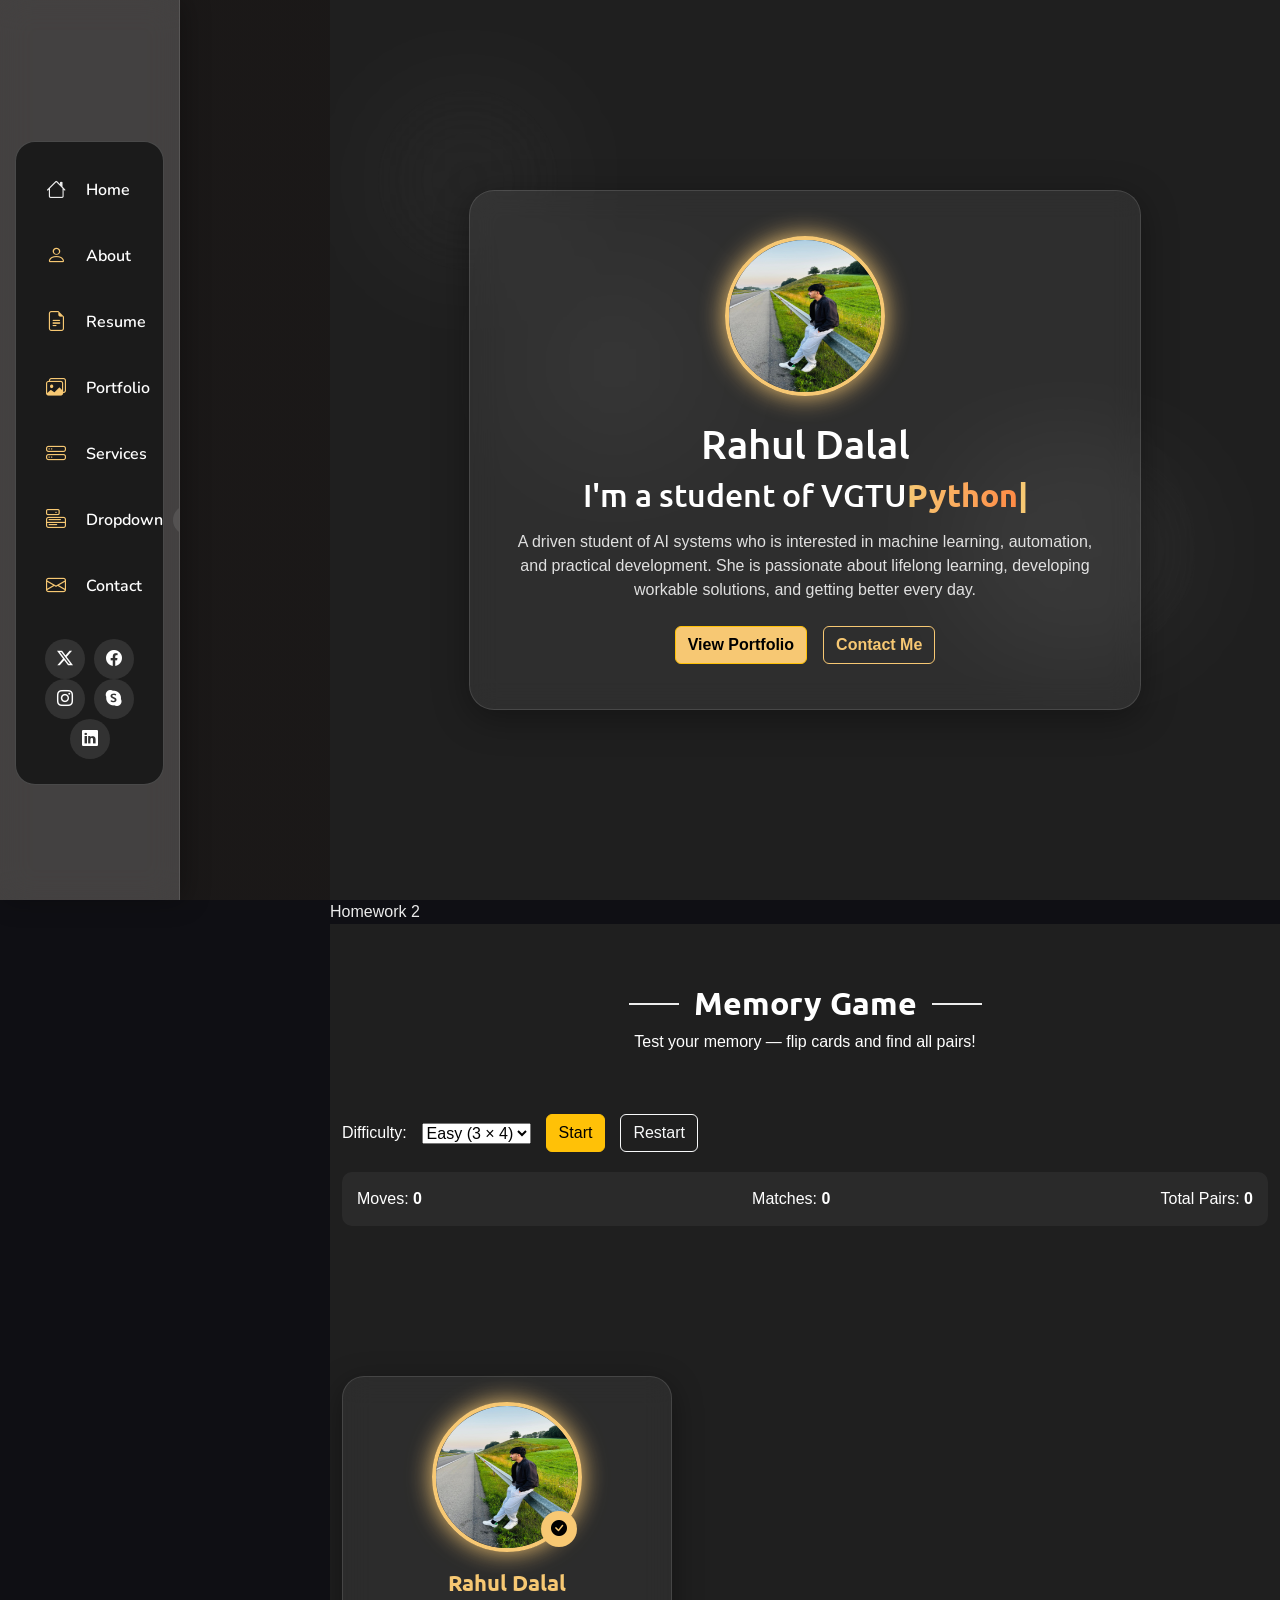
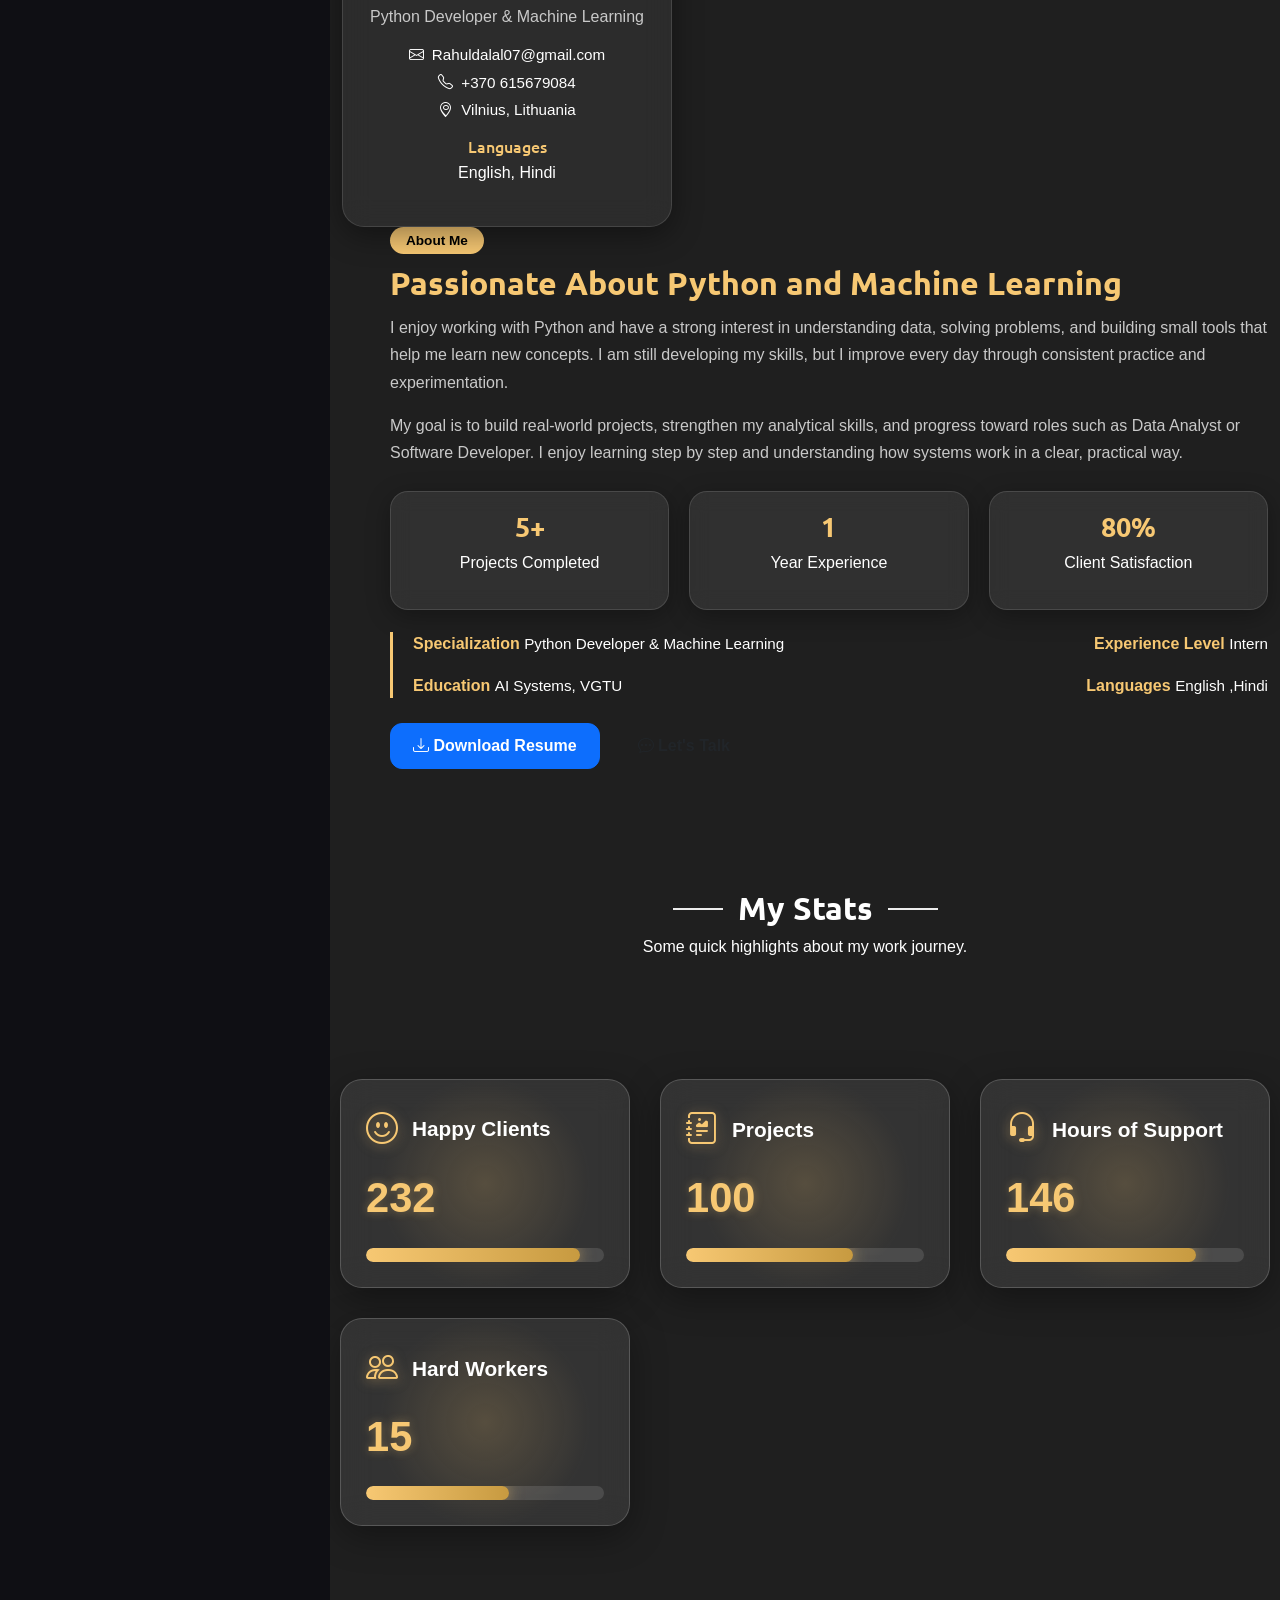
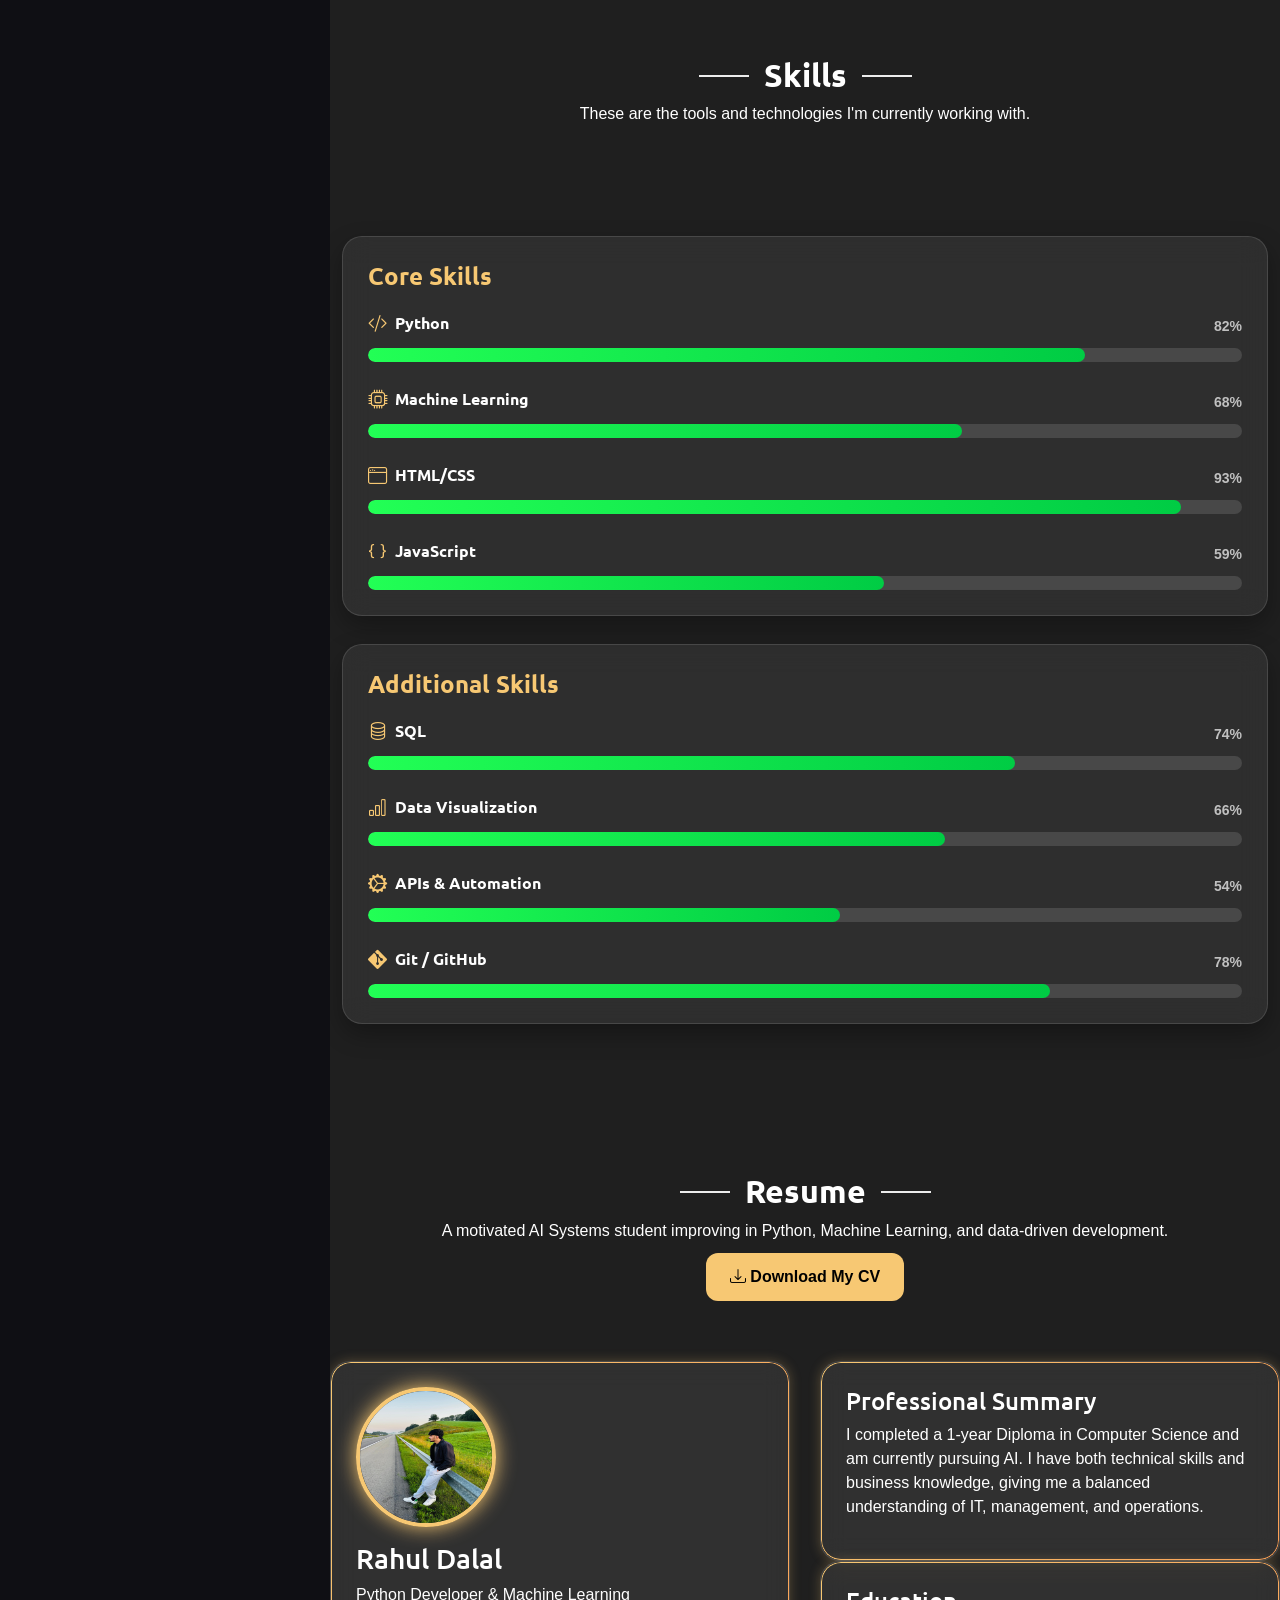
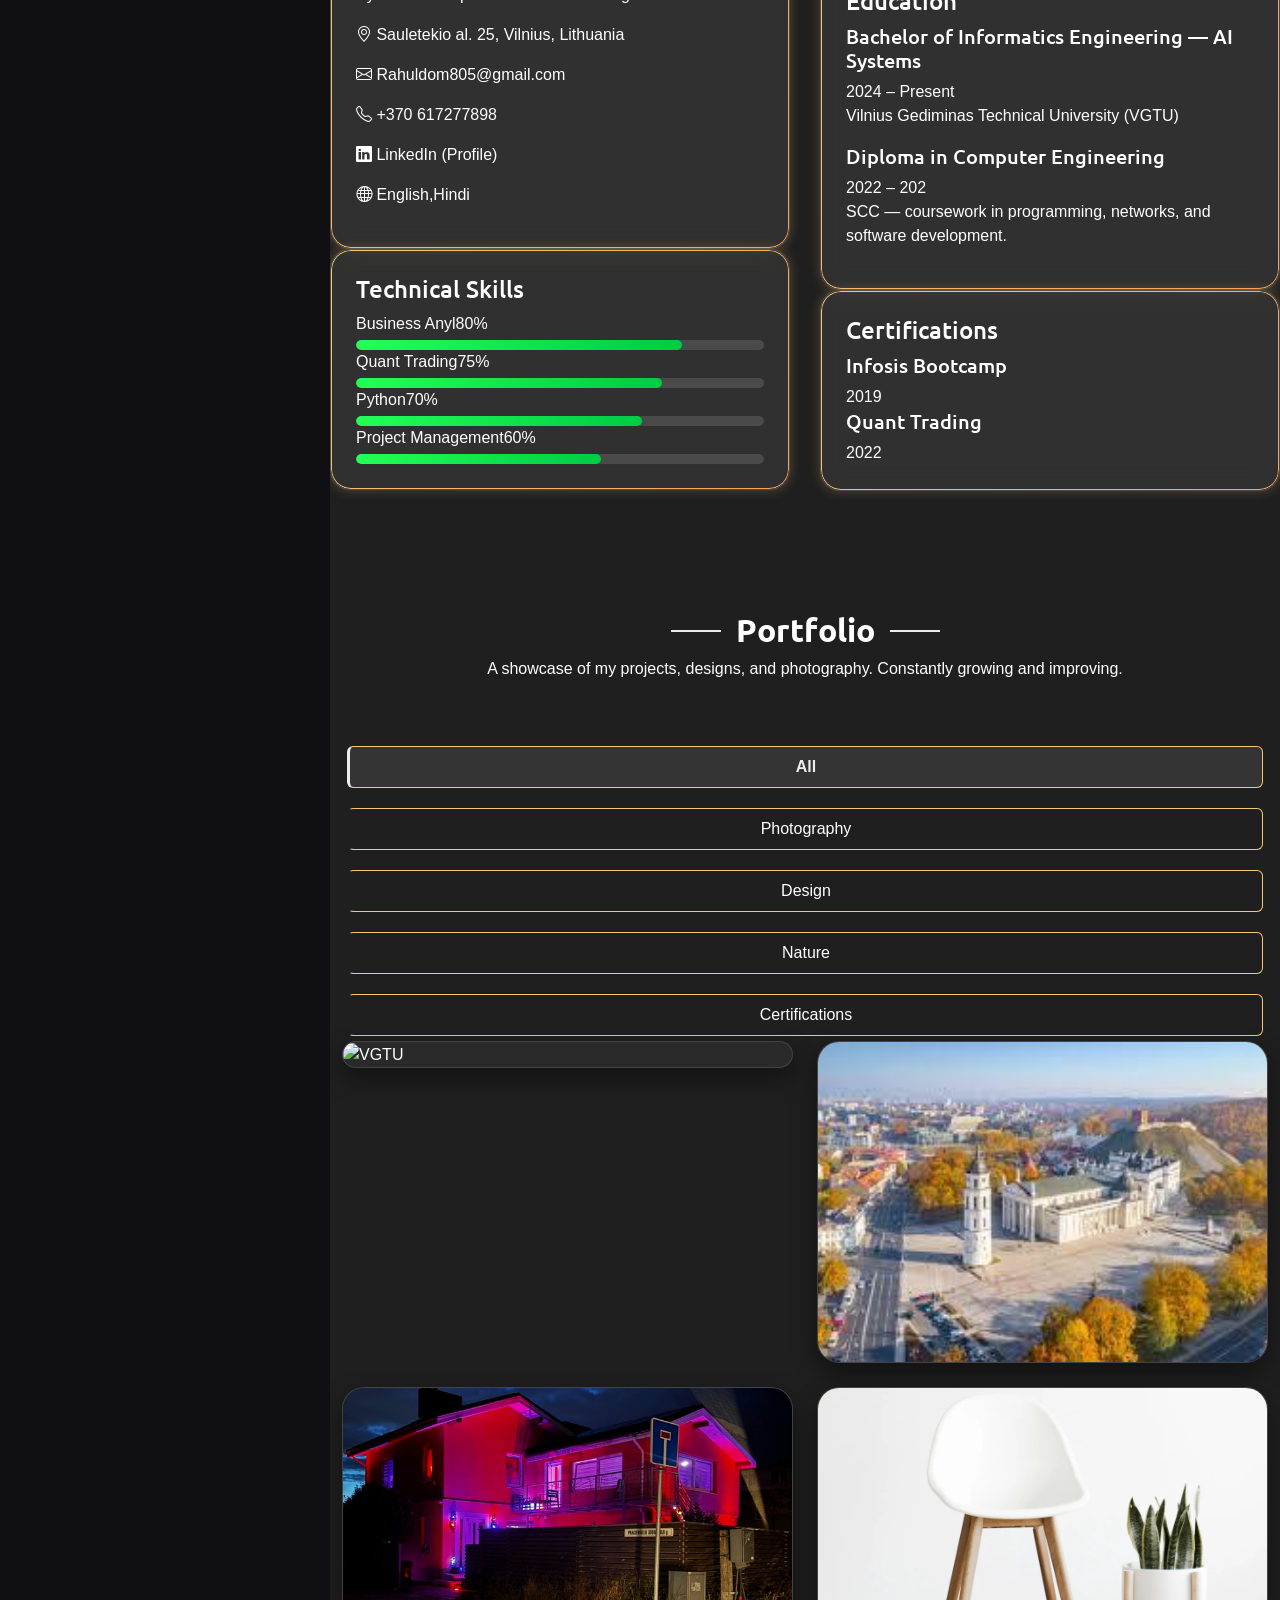
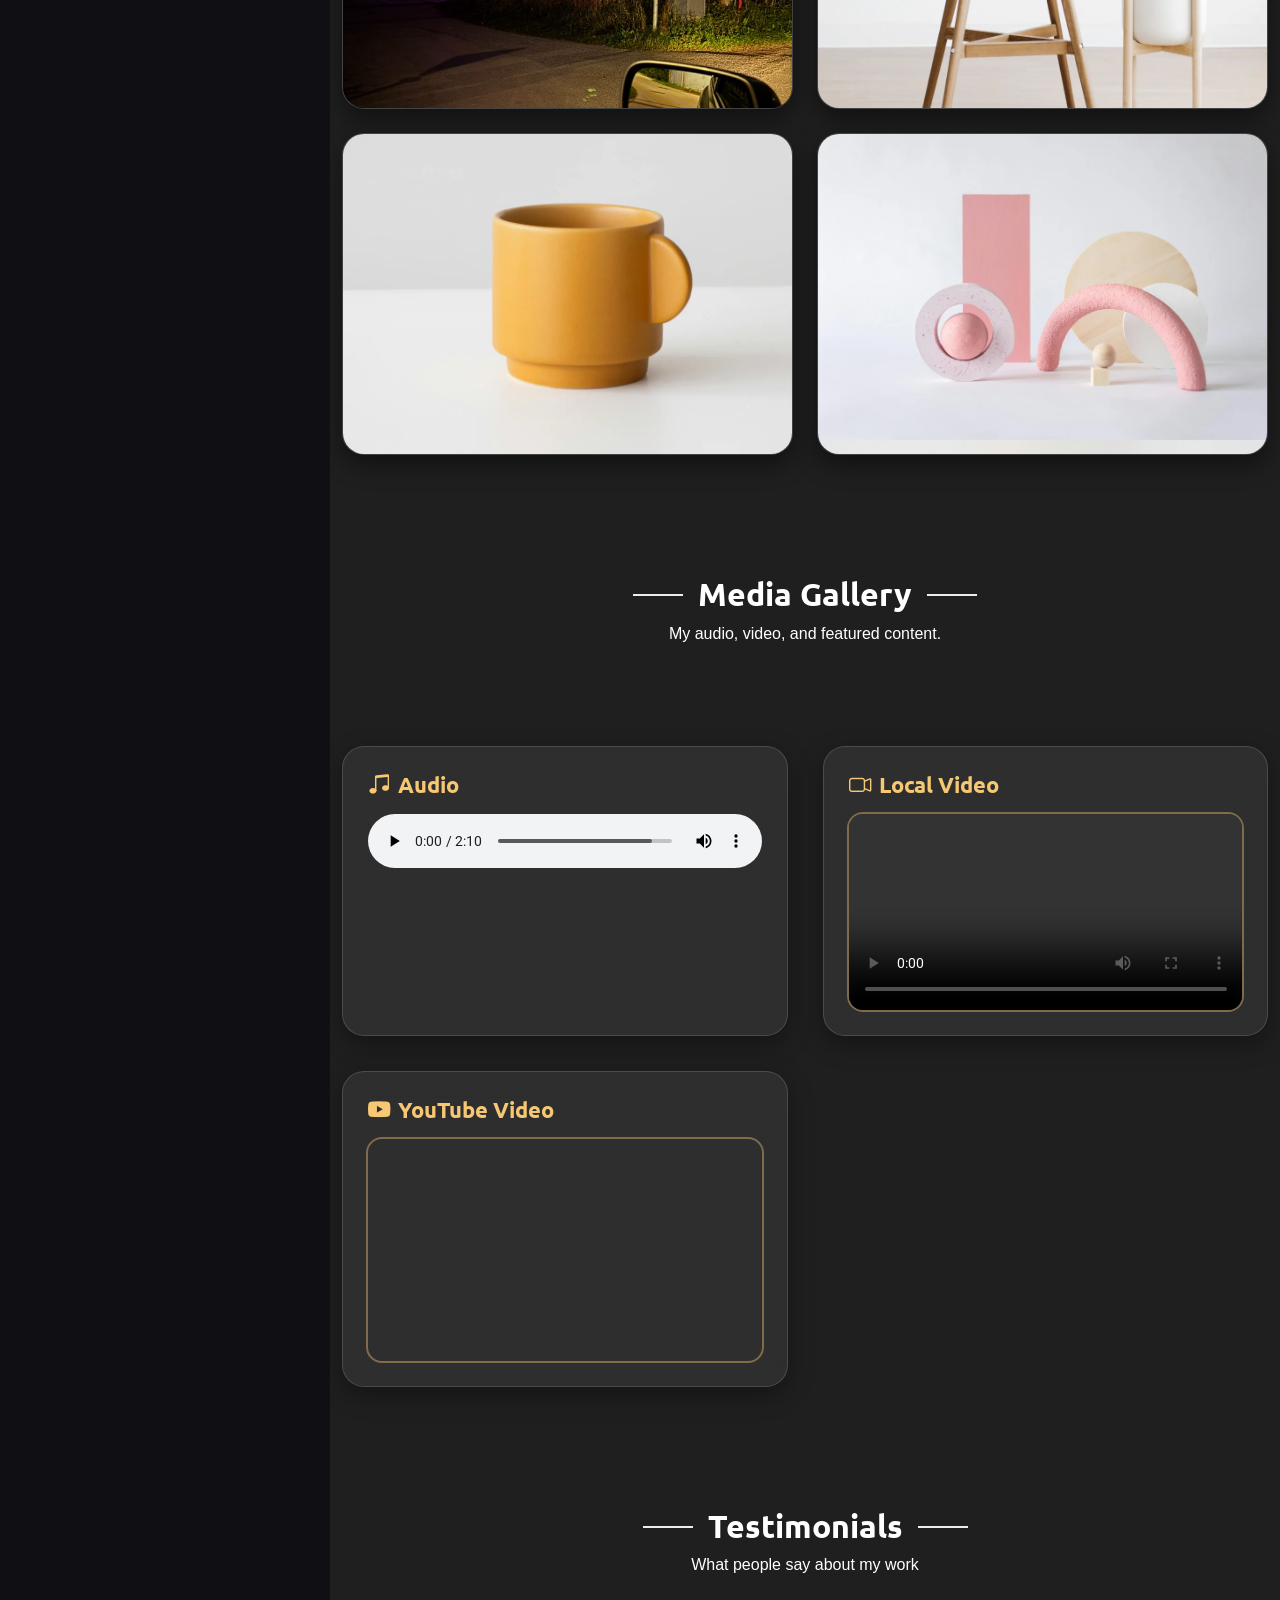
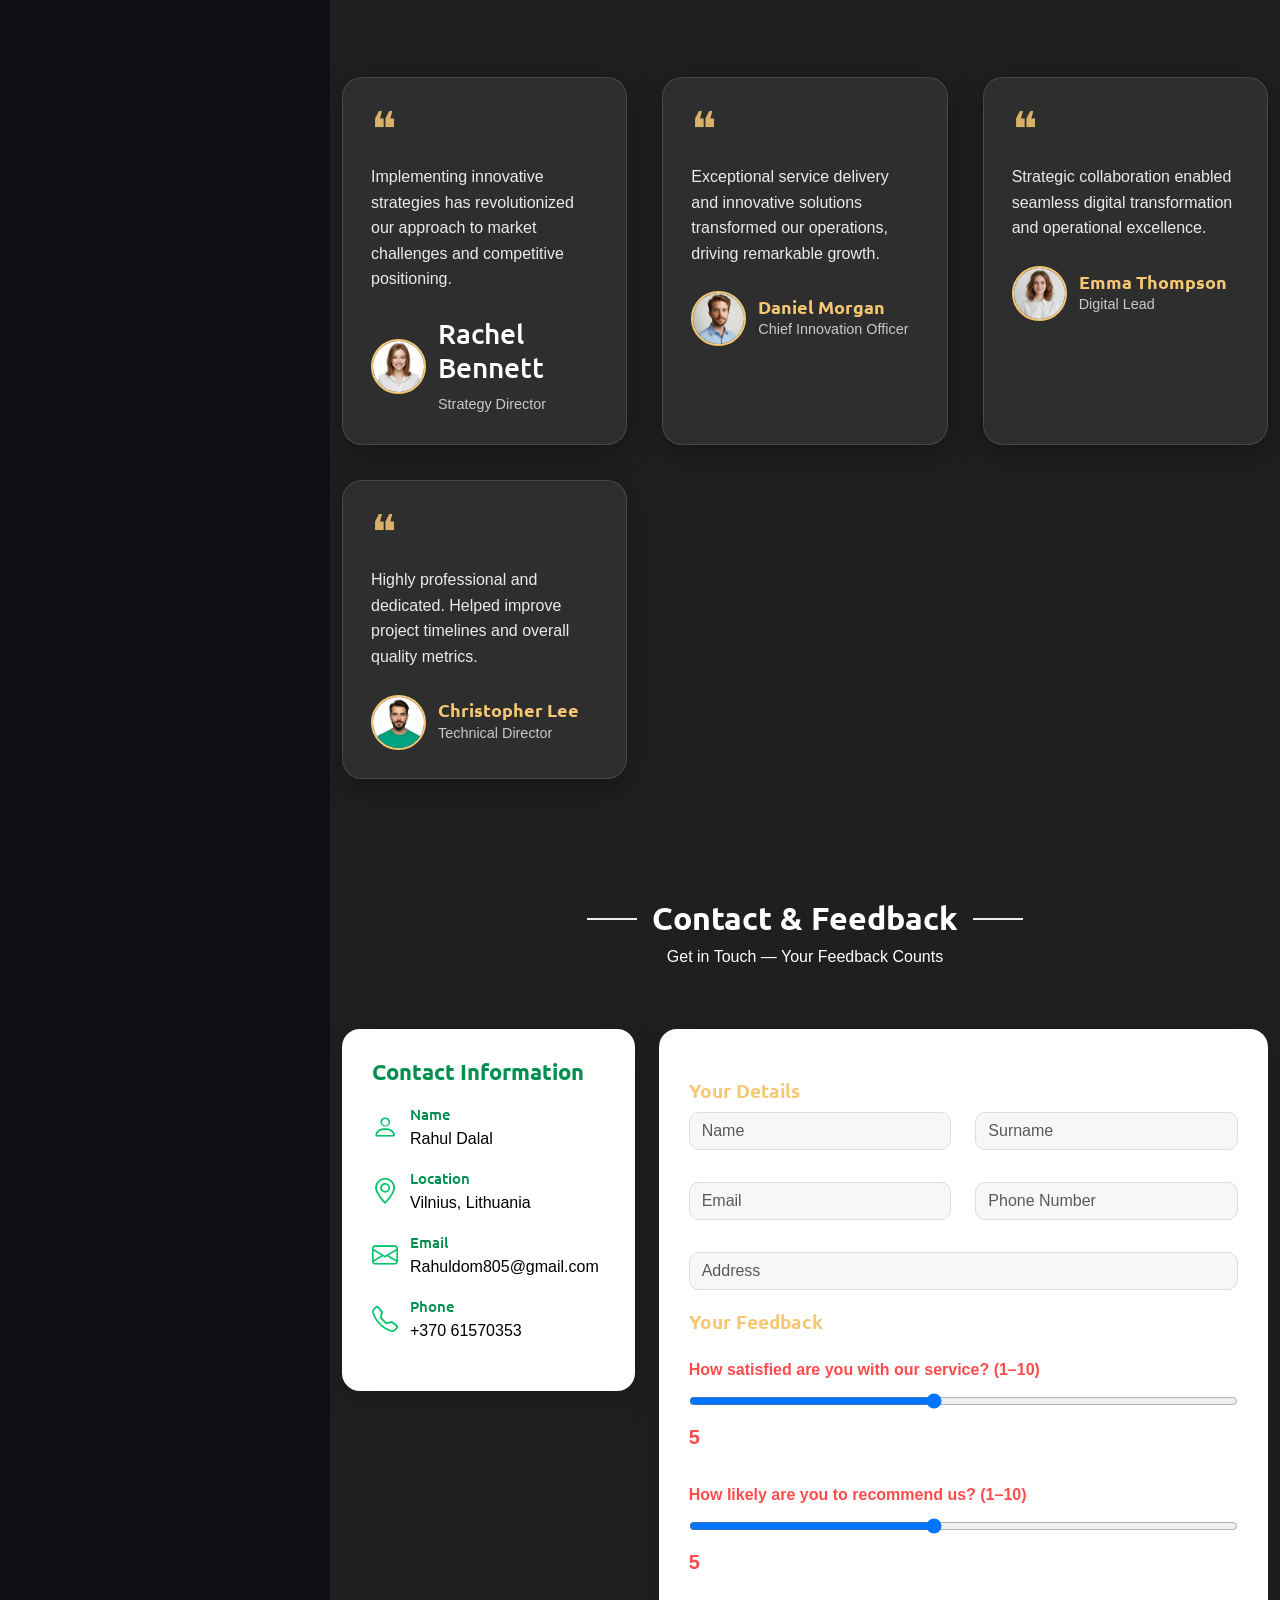
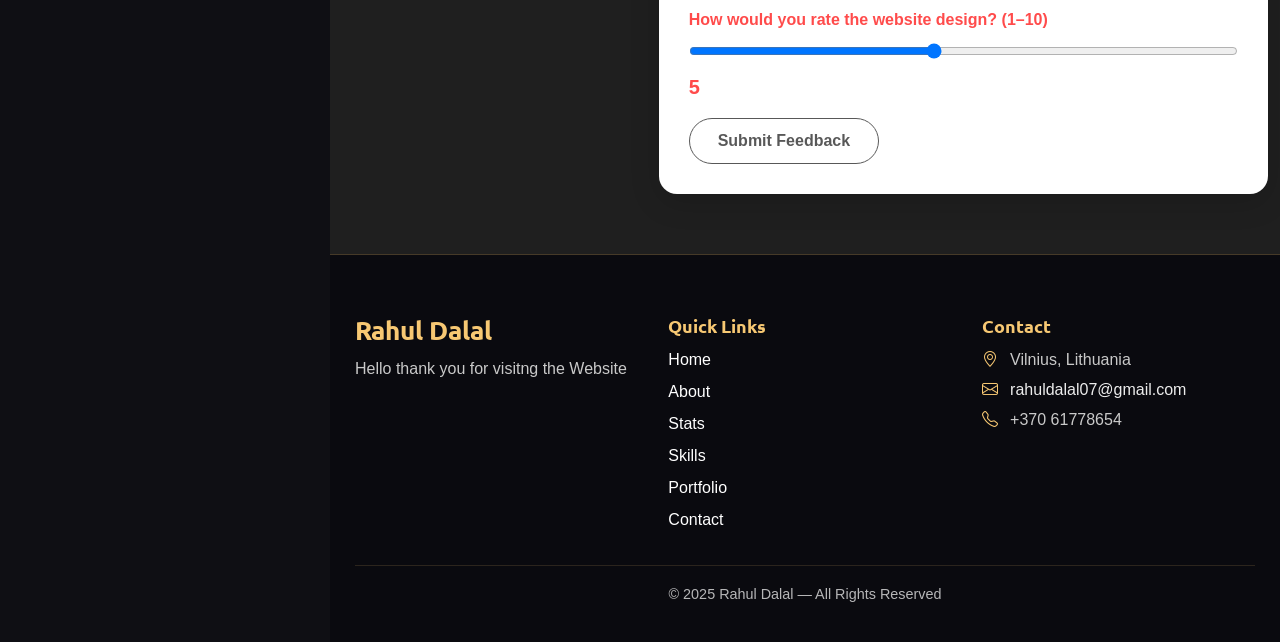
==== commit 15e72d0e: "Update index.html" ====
--- a/index.html
+++ b/index.html
@@ -629,7 +629,7 @@
           <img src="assets/img/portfolio/project-2.jpg" alt="Vilnius" class="portfolio-img" loading="lazy">
           <div class="portfolio-overlay">
             <span class="category">Design</span>
-            <h4>Vilnius is the capital of Lithuania</h4>
+            <h3>Vilnius is the capital of Lithuania</h3>
             <div class="portfolio-links">
               <a href="assets/img/portfolio/project-2.jpg" class="glightbox"><i class="bi bi-plus-lg"></i></a>
               <a href="portfolio-details.html"><i class="bi bi-arrow-right"></i></a>
@@ -771,7 +771,7 @@
         <div class="testimonial-author">
           <img src="assets/img/person/person-f-7.webp" alt="Client">
           <div>
-            <h4>Rachel Bennett</h4>
+            <h3>Rachel Bennett</h3>
             <span>Strategy Director</span>
           </div>
         </div>
@@ -1027,4 +1027,3 @@
 
 </body>
 </html>
-
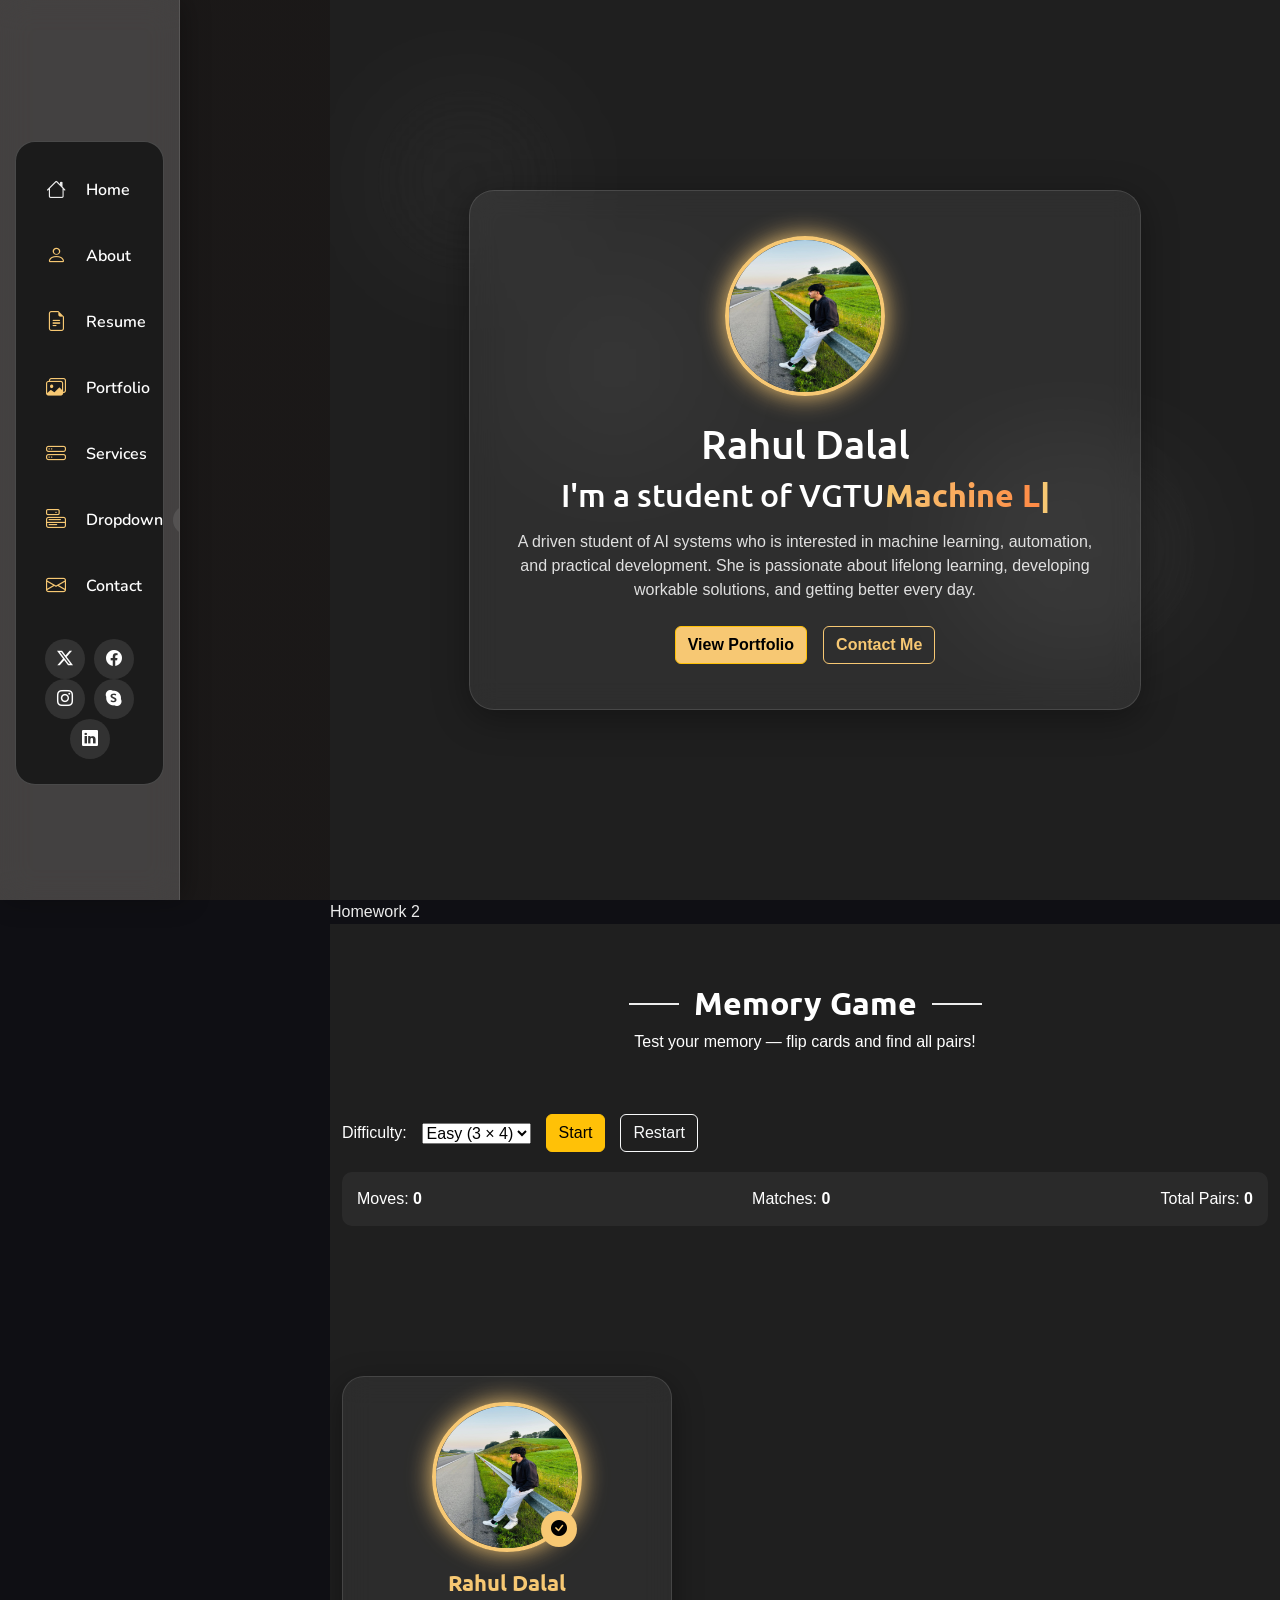
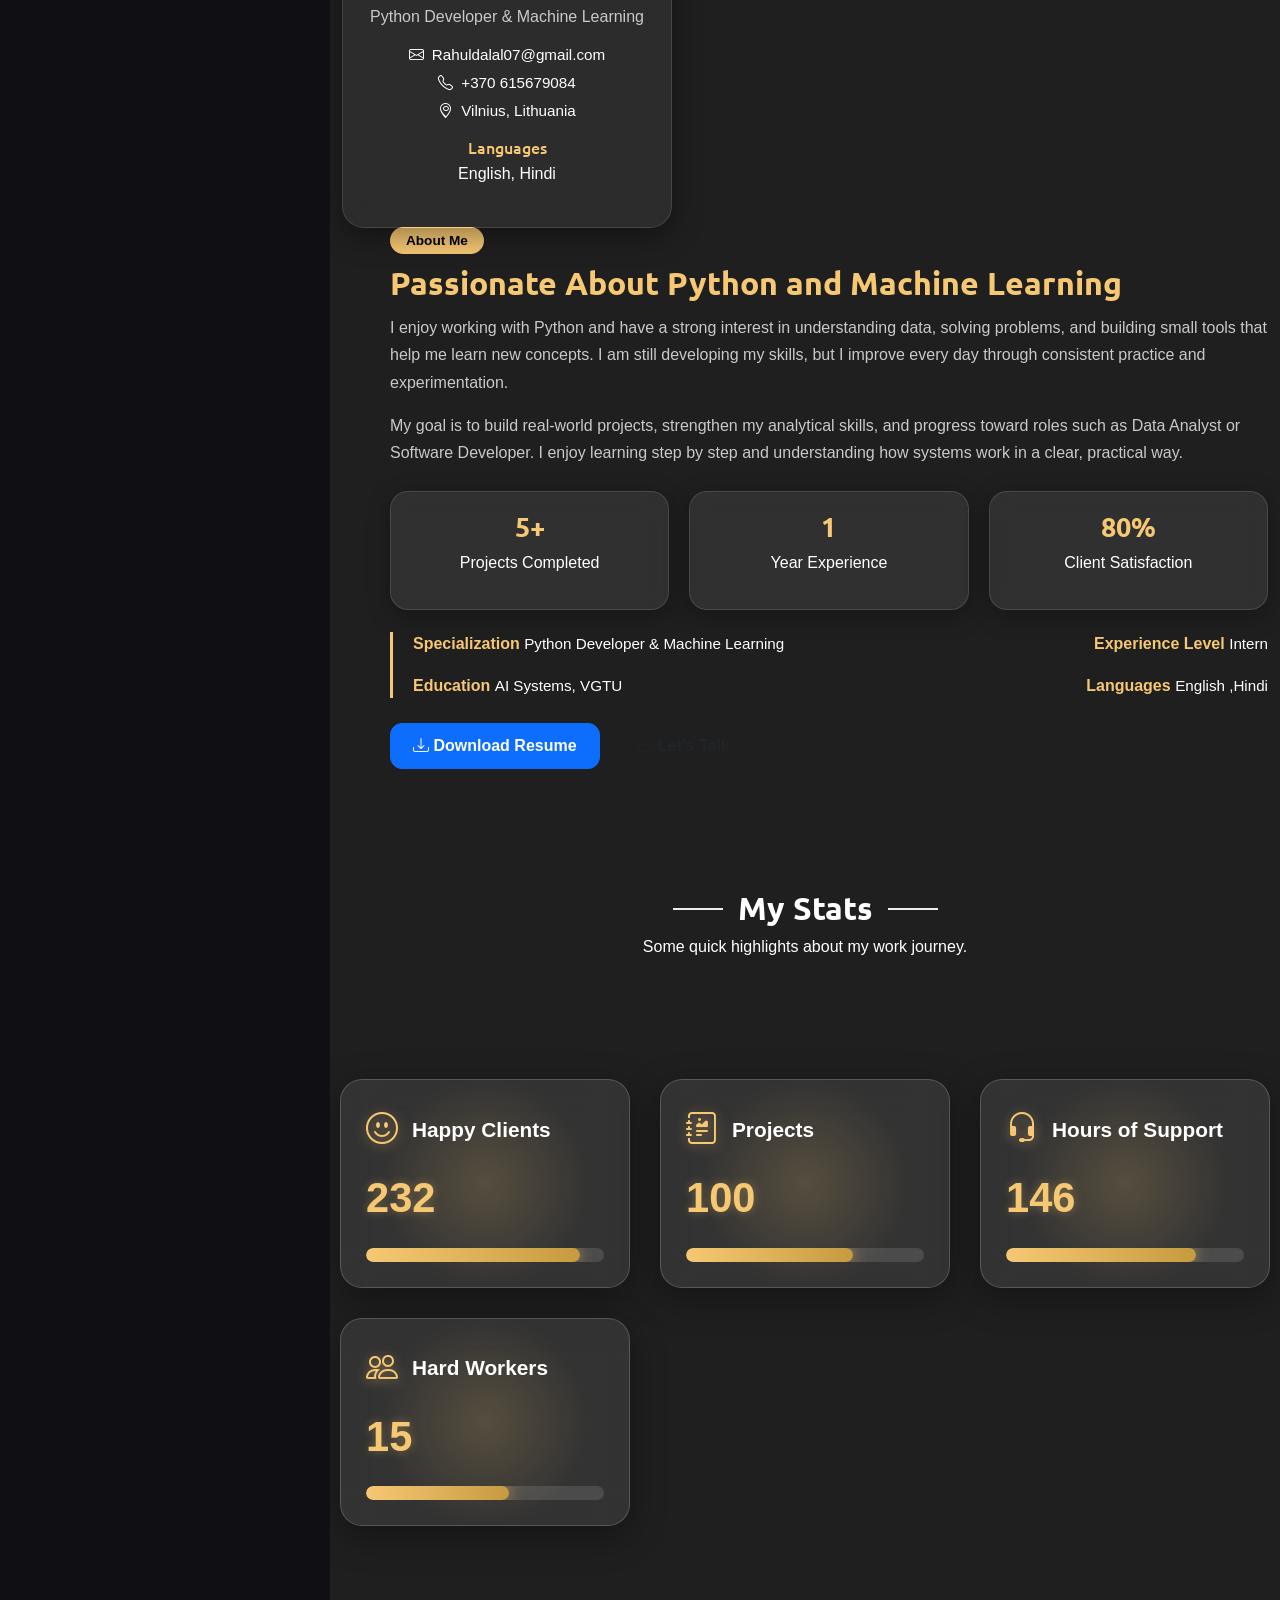
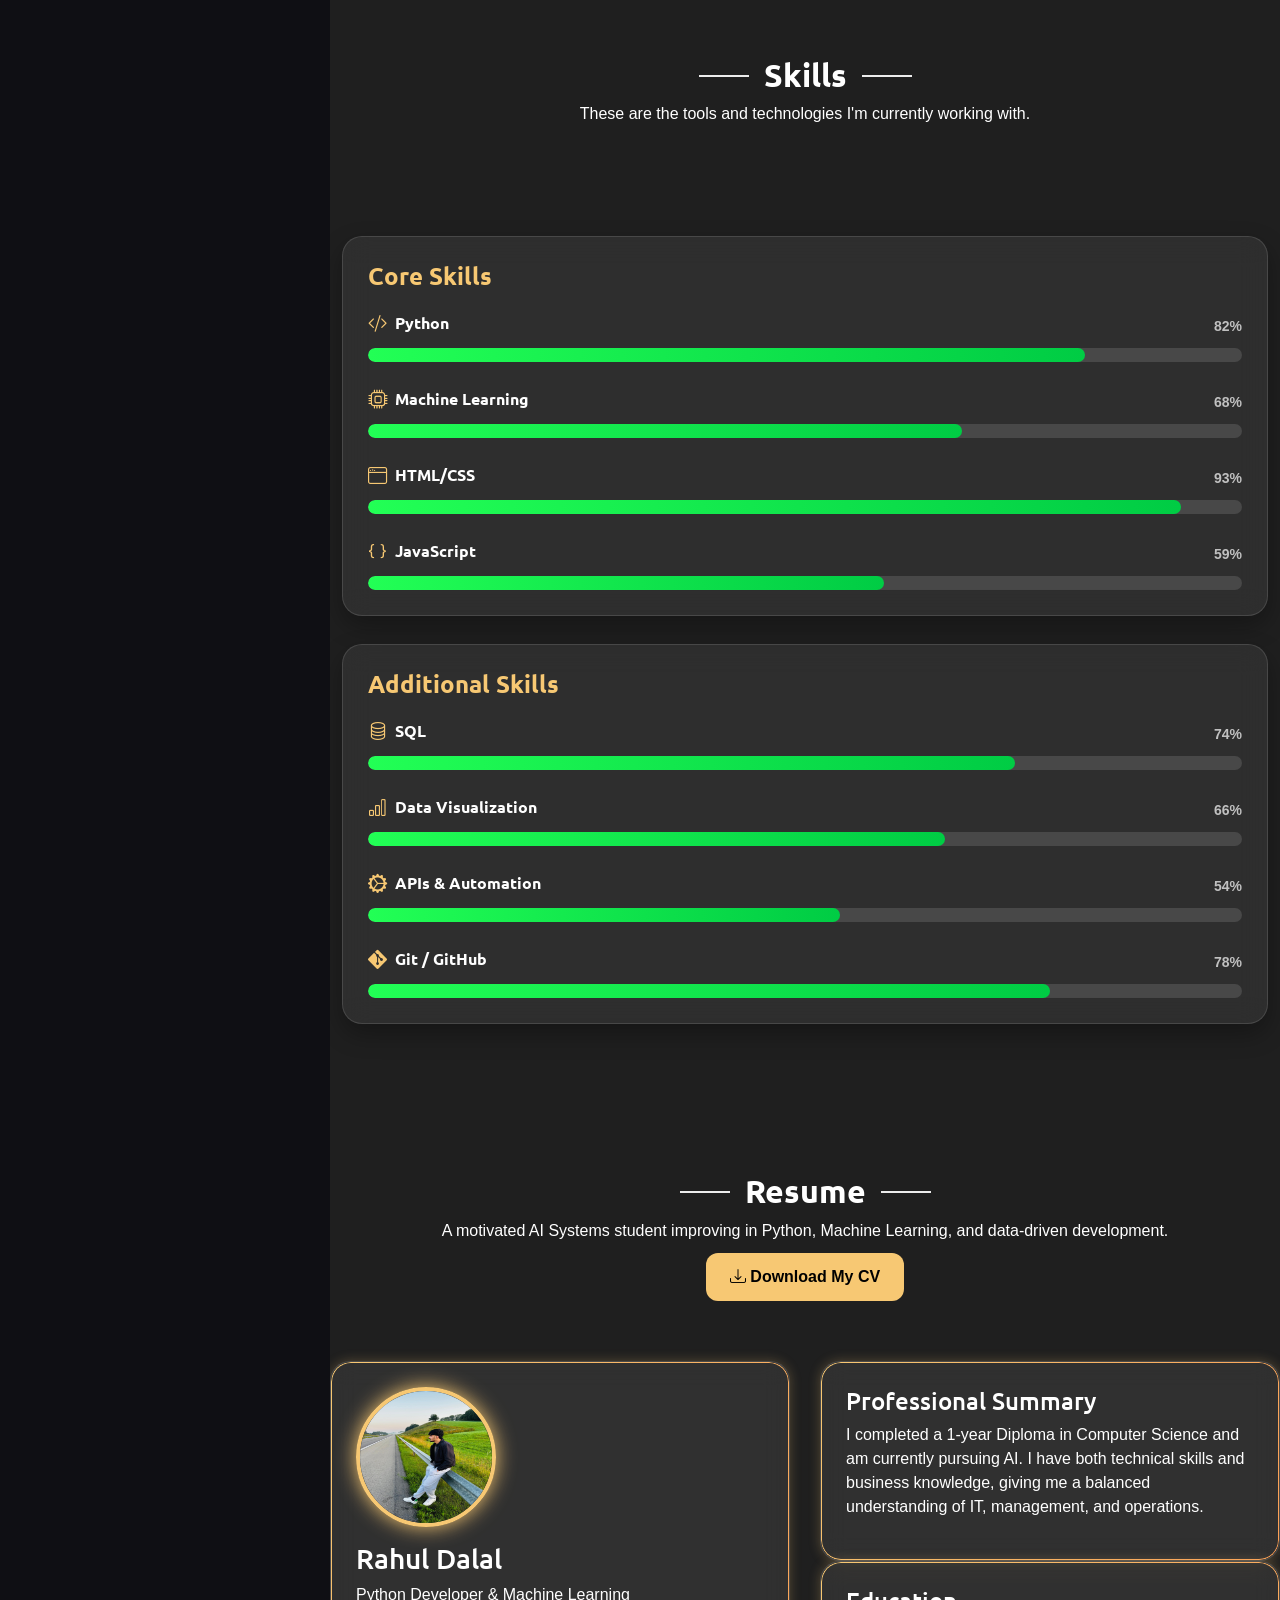
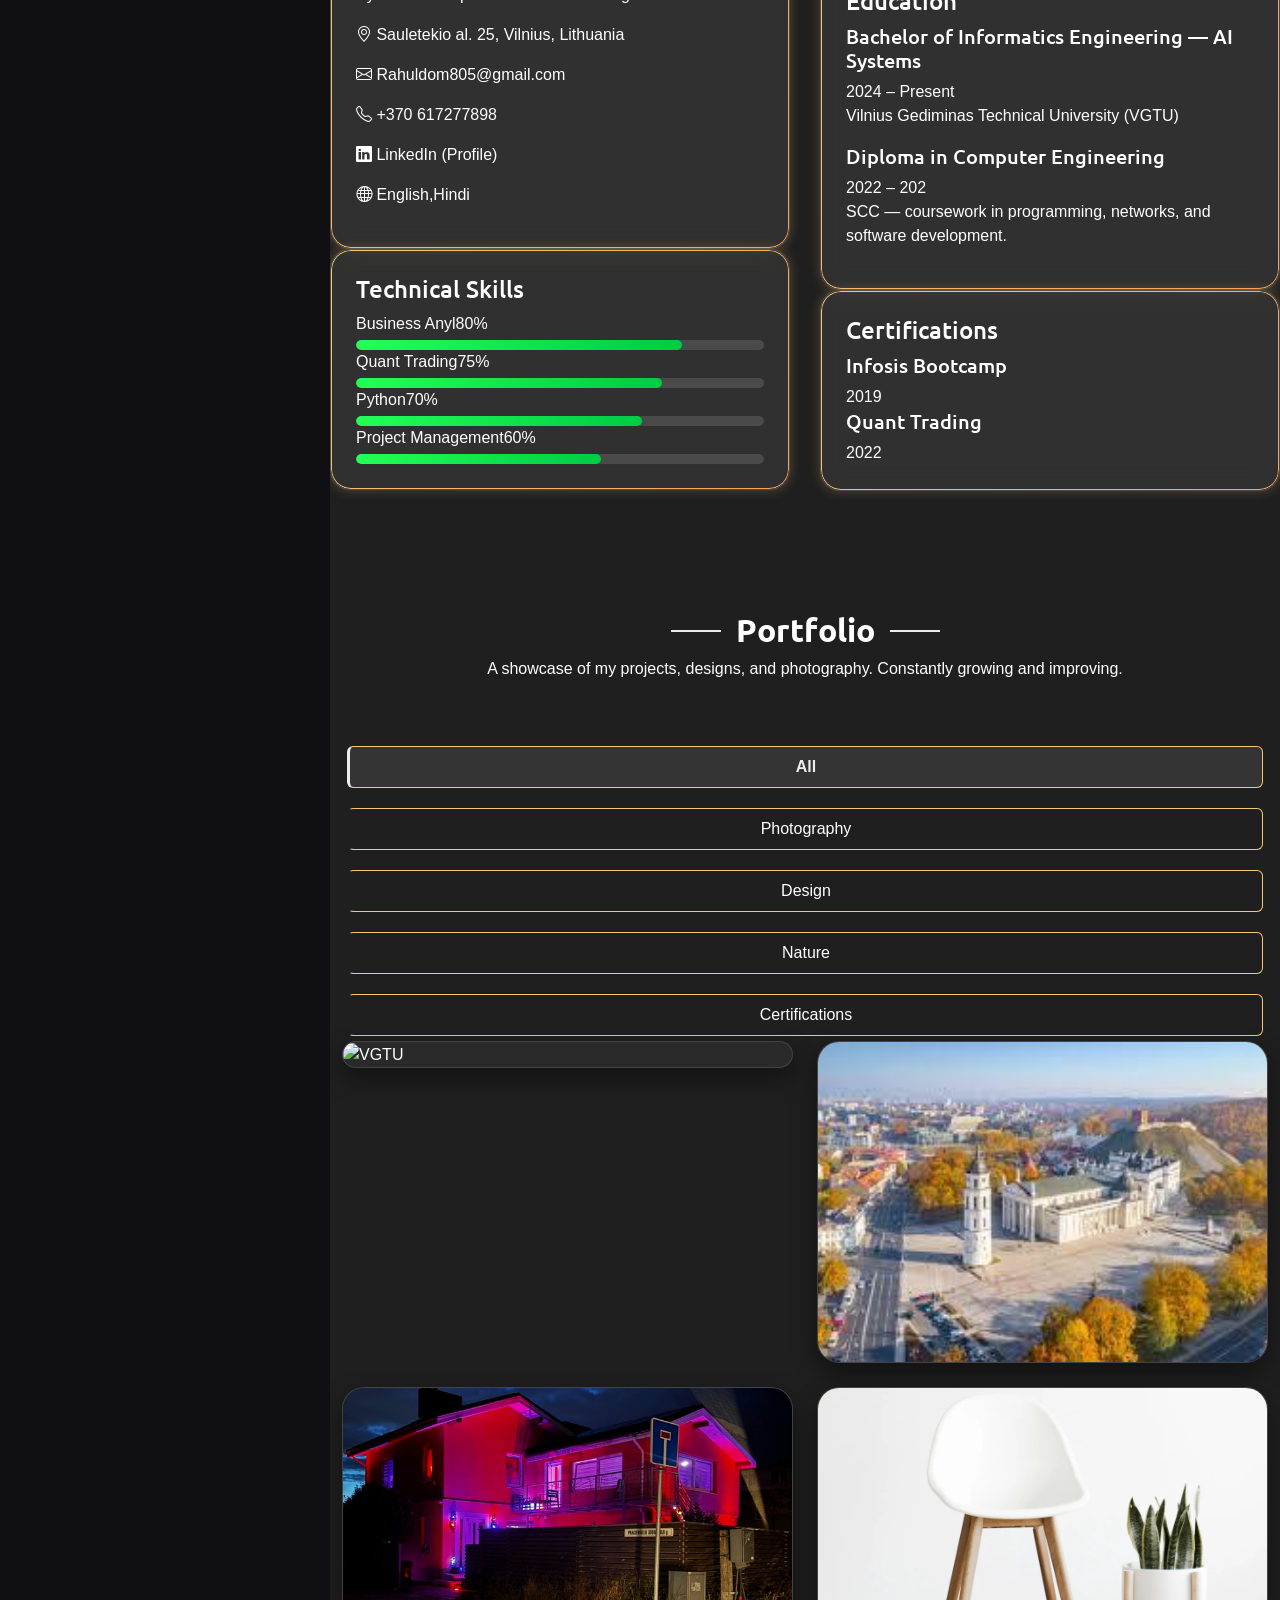
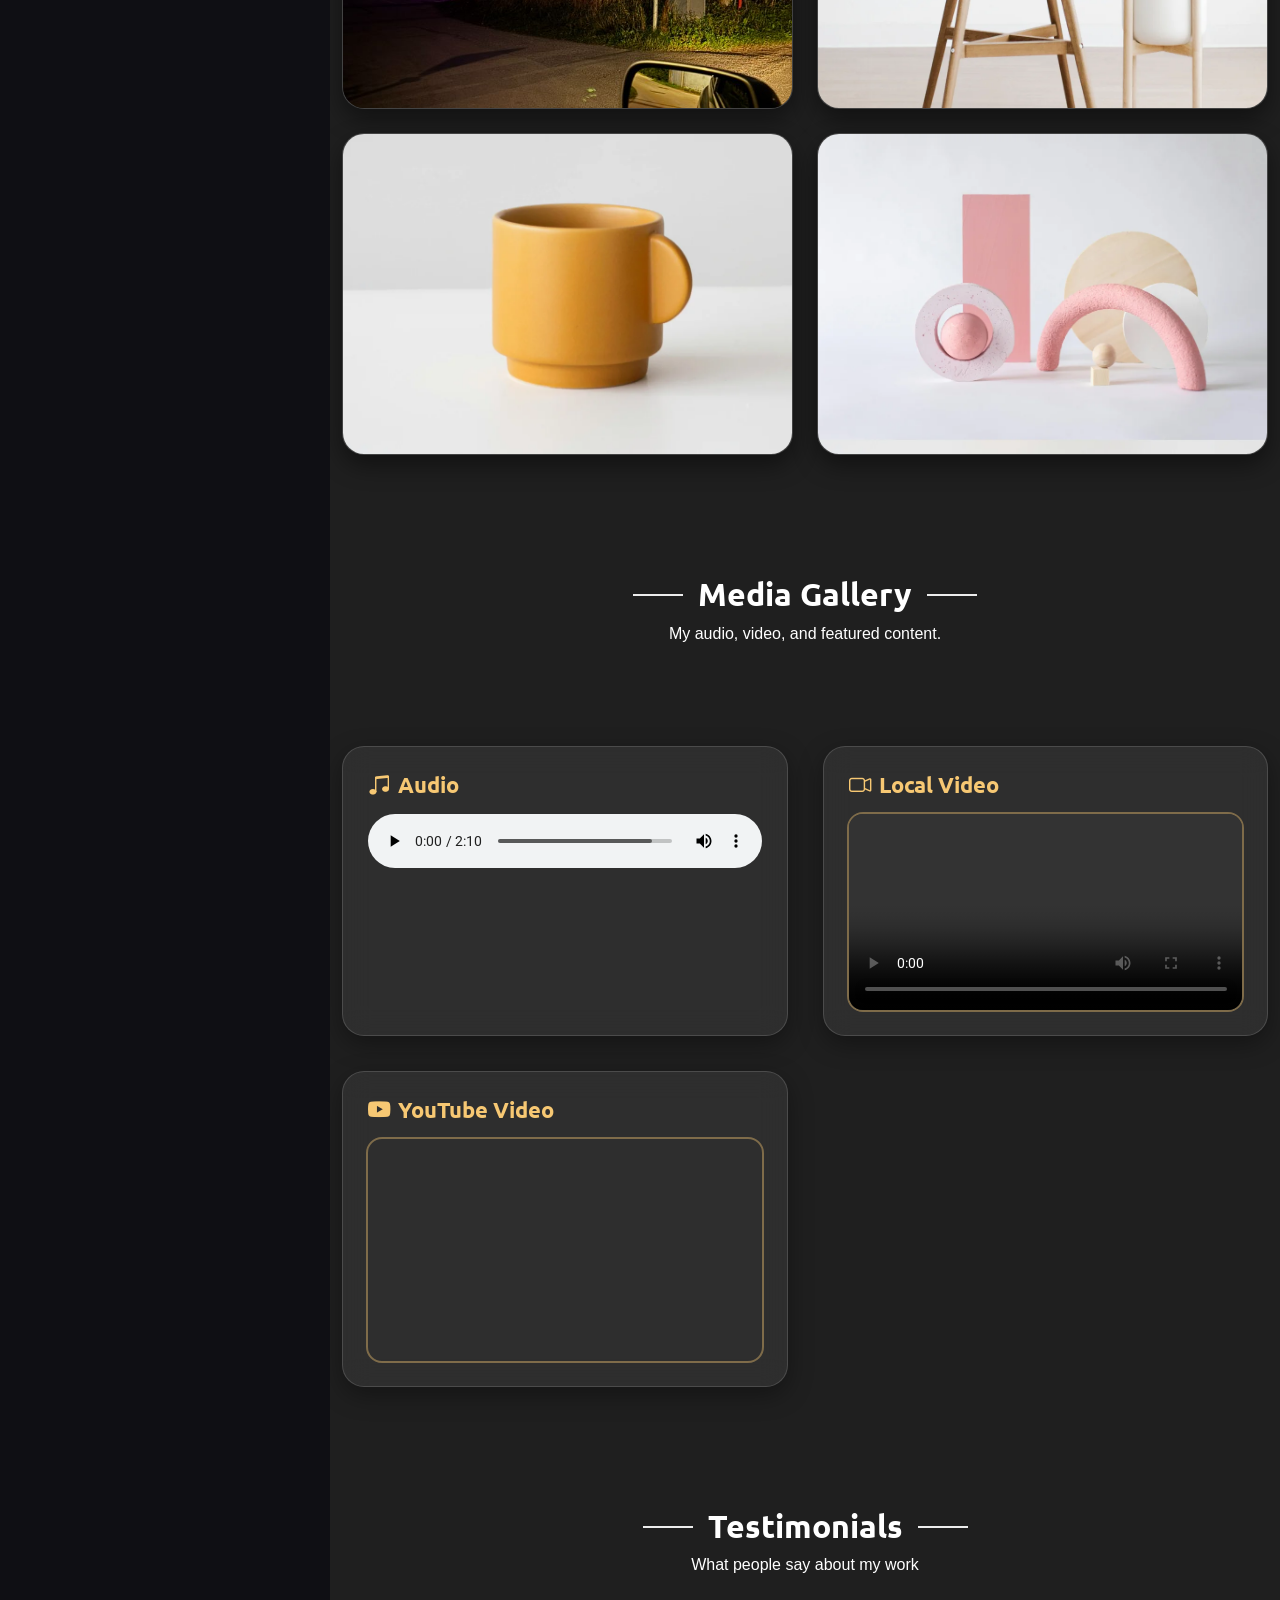
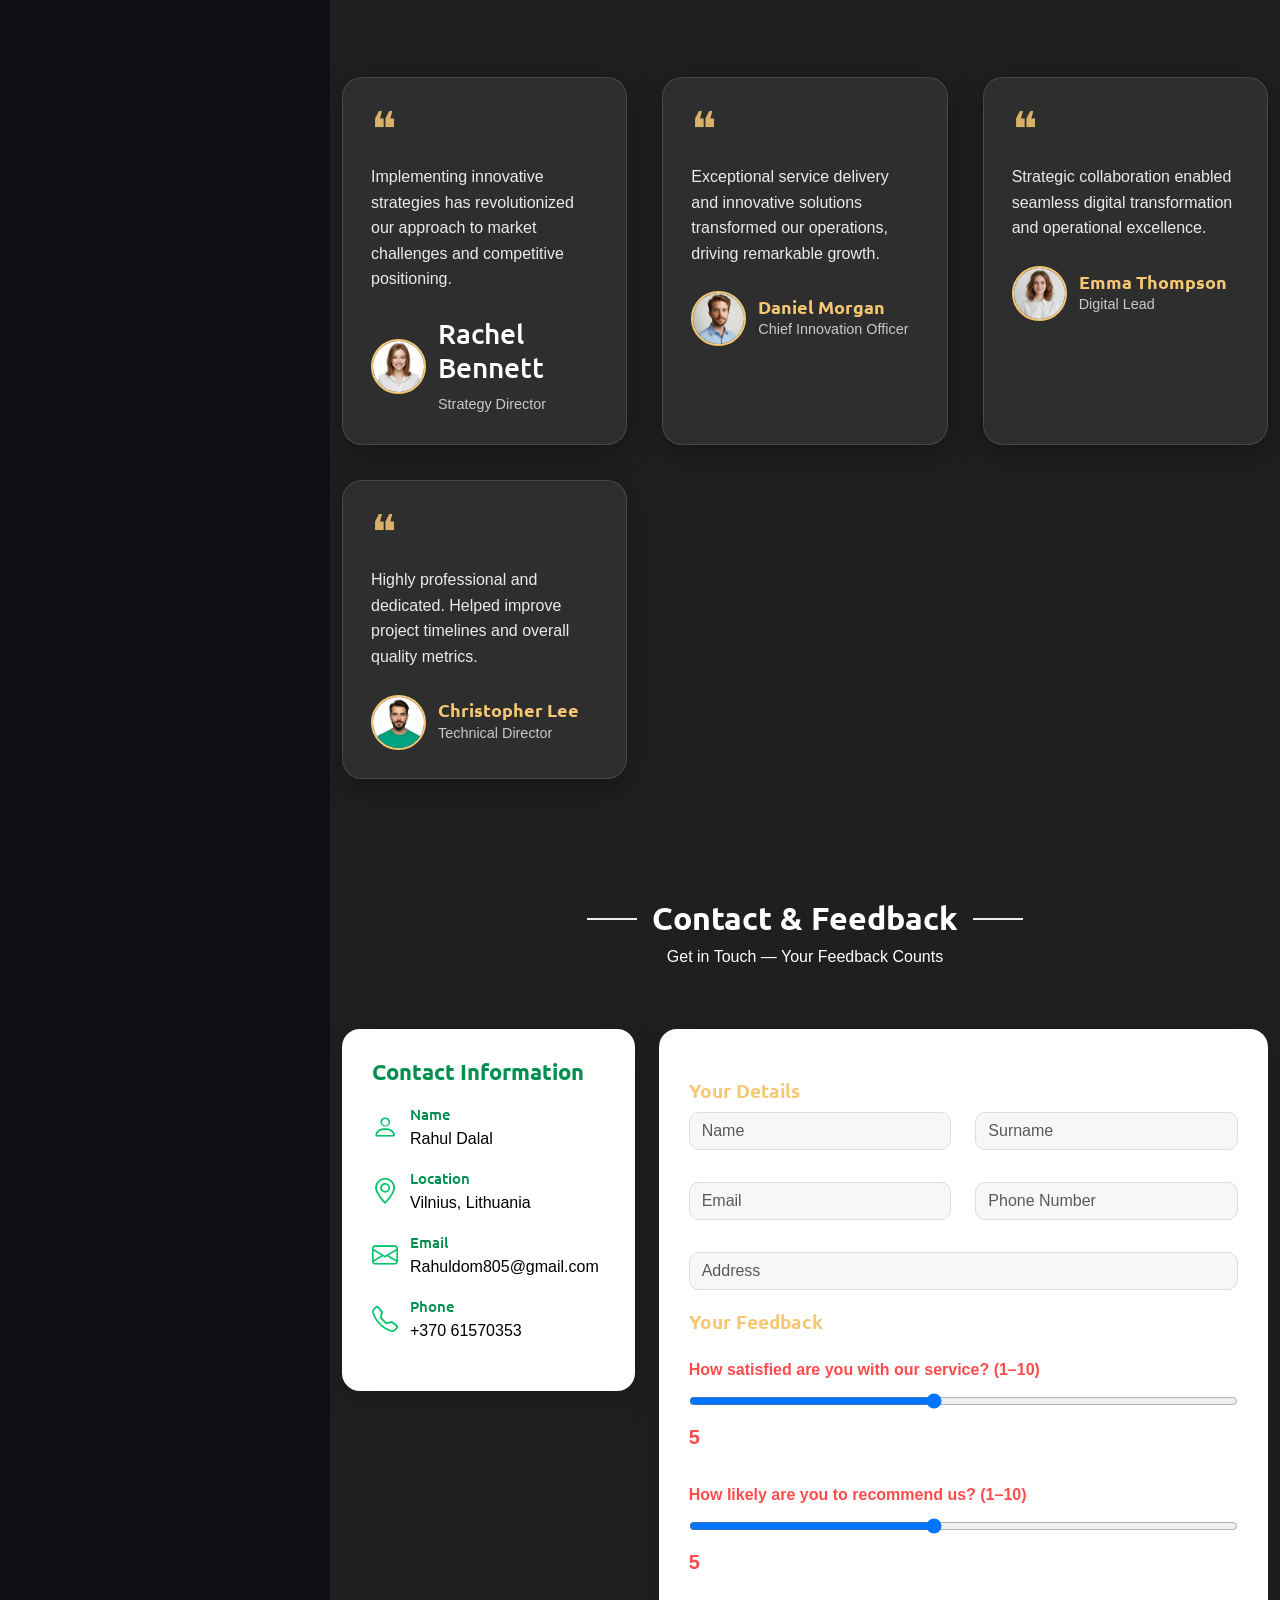
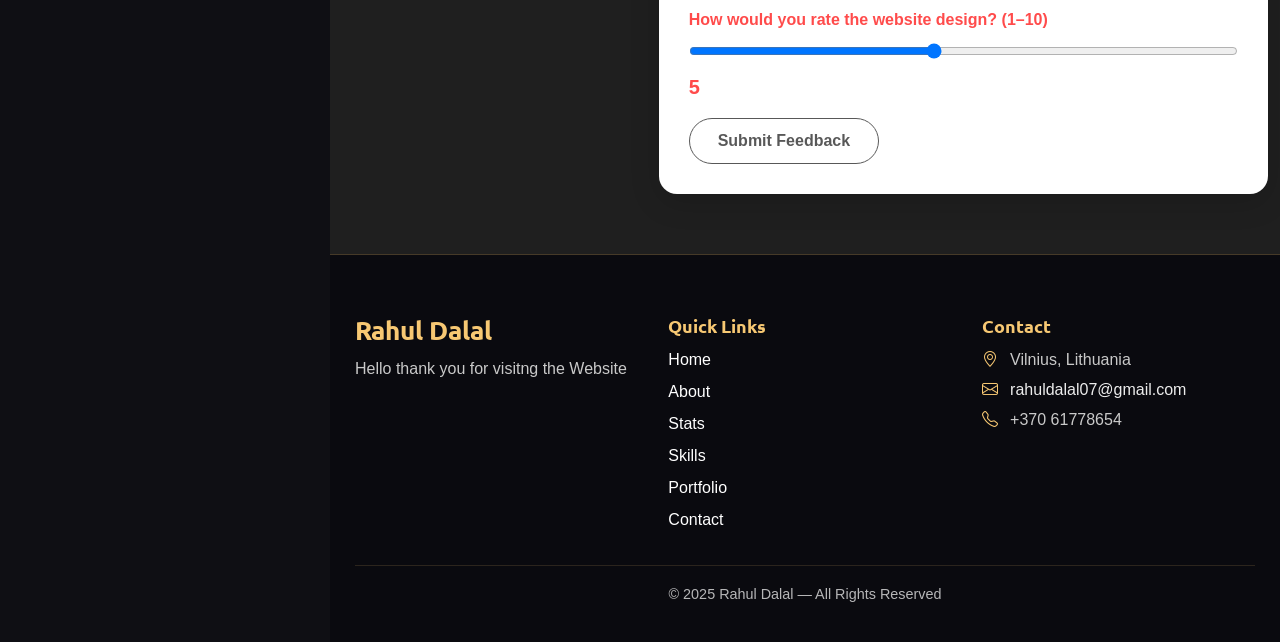
==== commit 6cf63369: "Update index.html" ====
--- a/index.html
+++ b/index.html
@@ -614,7 +614,7 @@
           <img src="assets/img/portfolio/portfolio8.jpeg" alt="VGTU" class="portfolio-img" loading="lazy">
           <div class="portfolio-overlay">
             <span class="category">Photography</span>
-            <h4>VGTU is my university</h4>
+            <h3>VGTU is my university</h3>
             <div class="portfolio-links">
               <a href="assets/img/portfolio/portfolio8.jpeg" class="glightbox"><i class="bi bi-plus-lg"></i></a>
               <a href="portfolio-details.html"><i class="bi bi-arrow-right"></i></a>
@@ -1027,3 +1027,4 @@
 
 </body>
 </html>
+
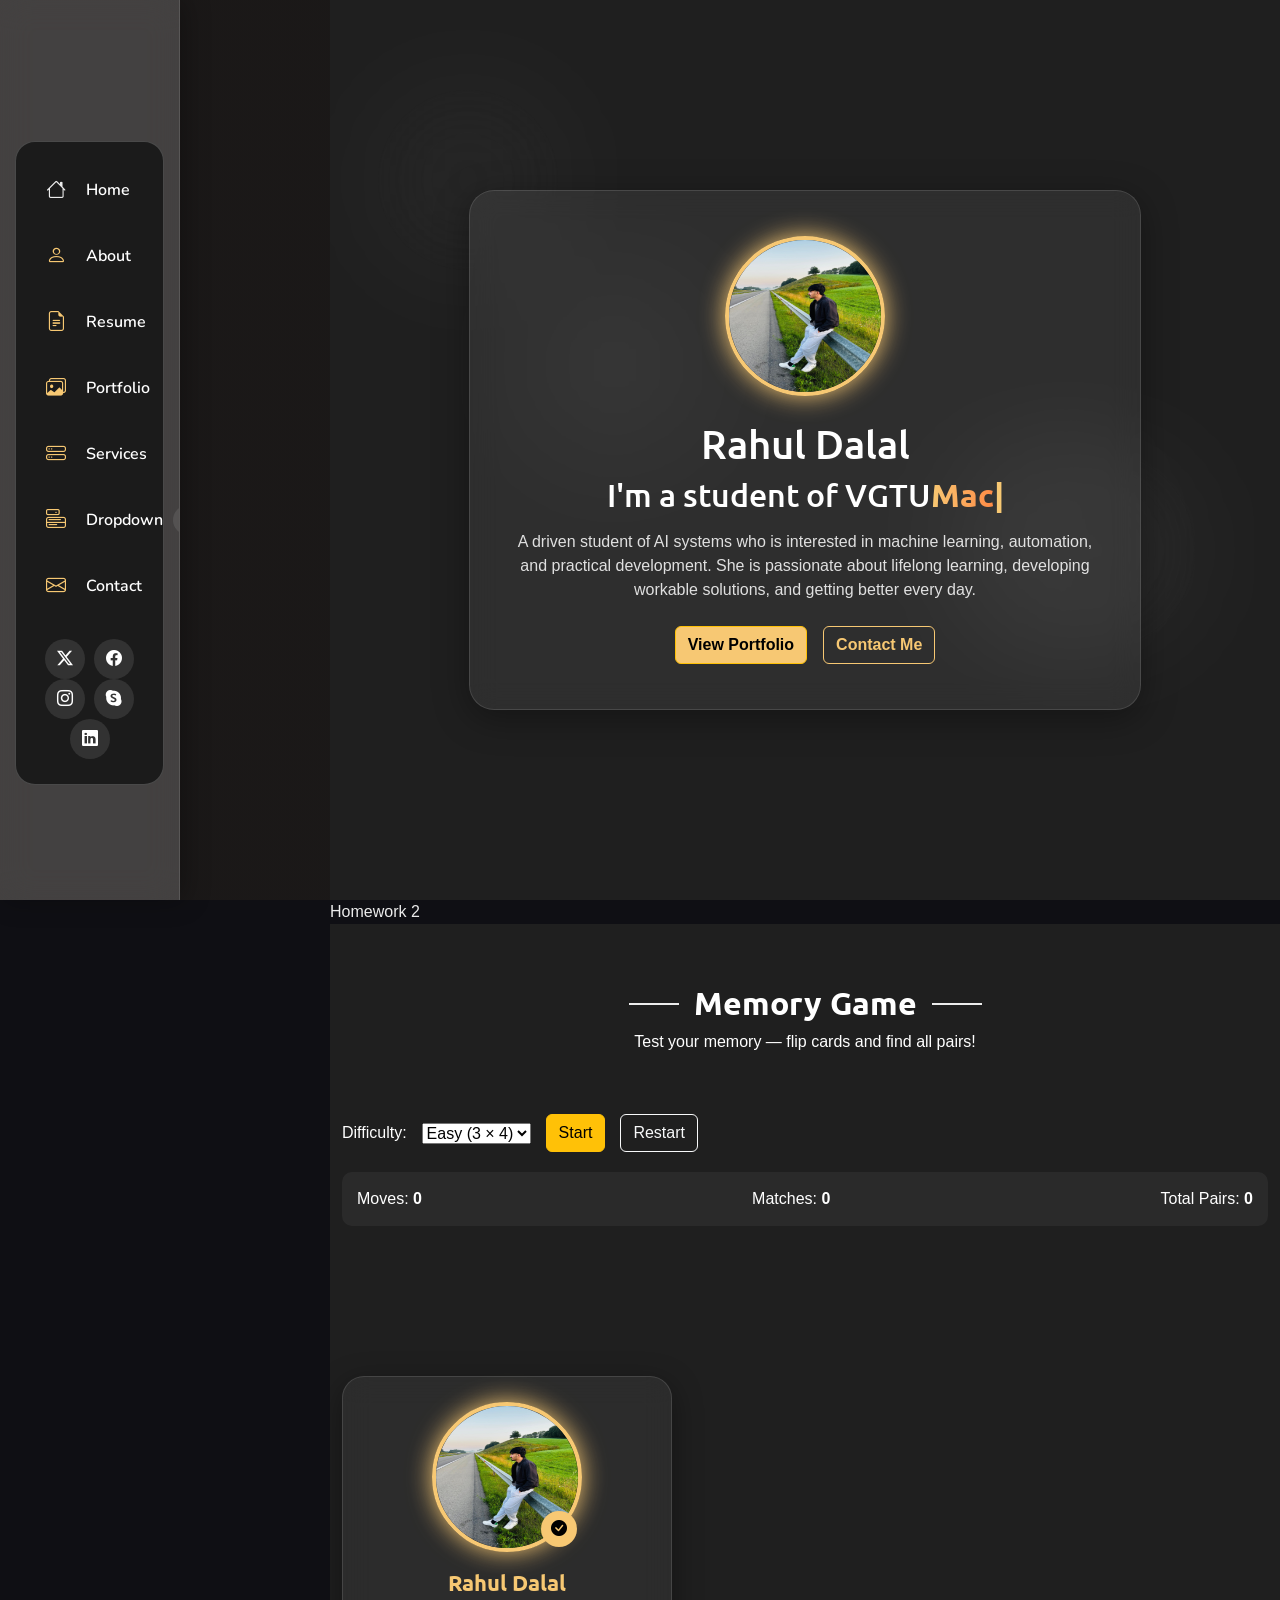
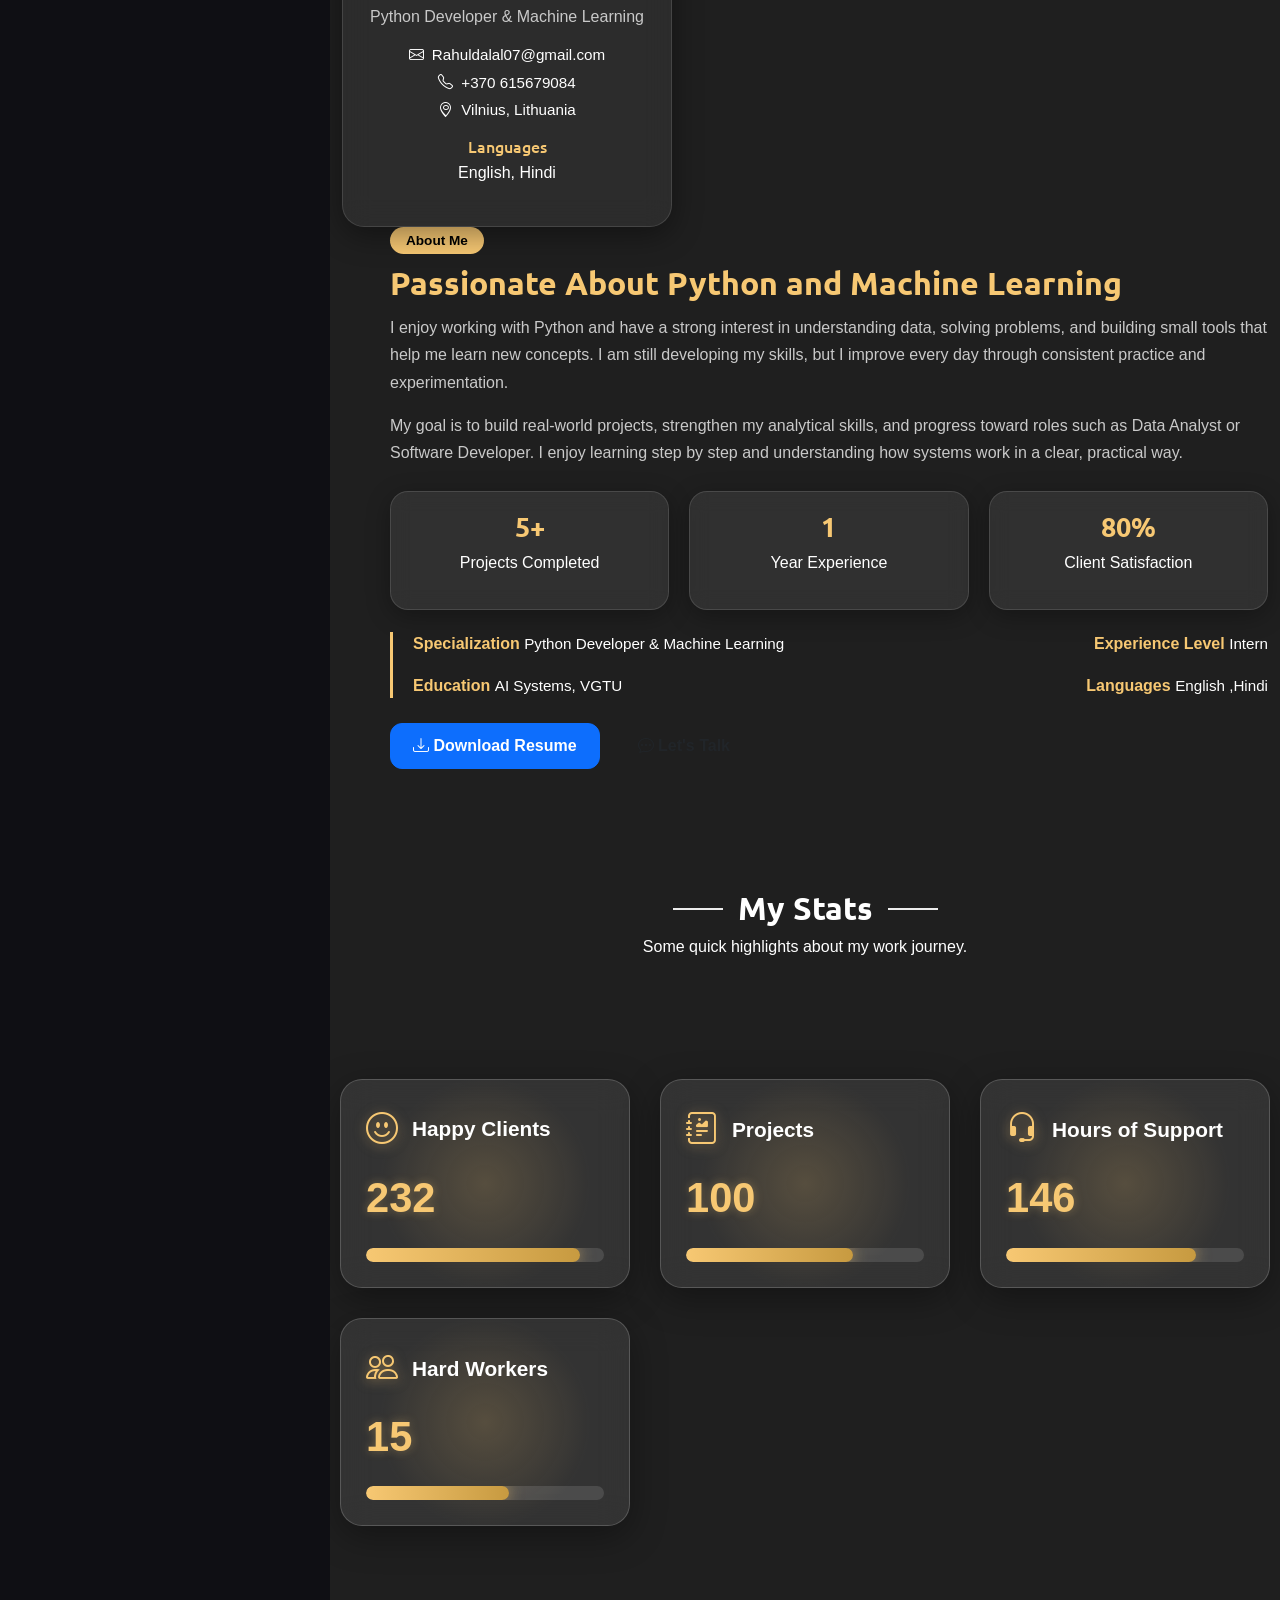
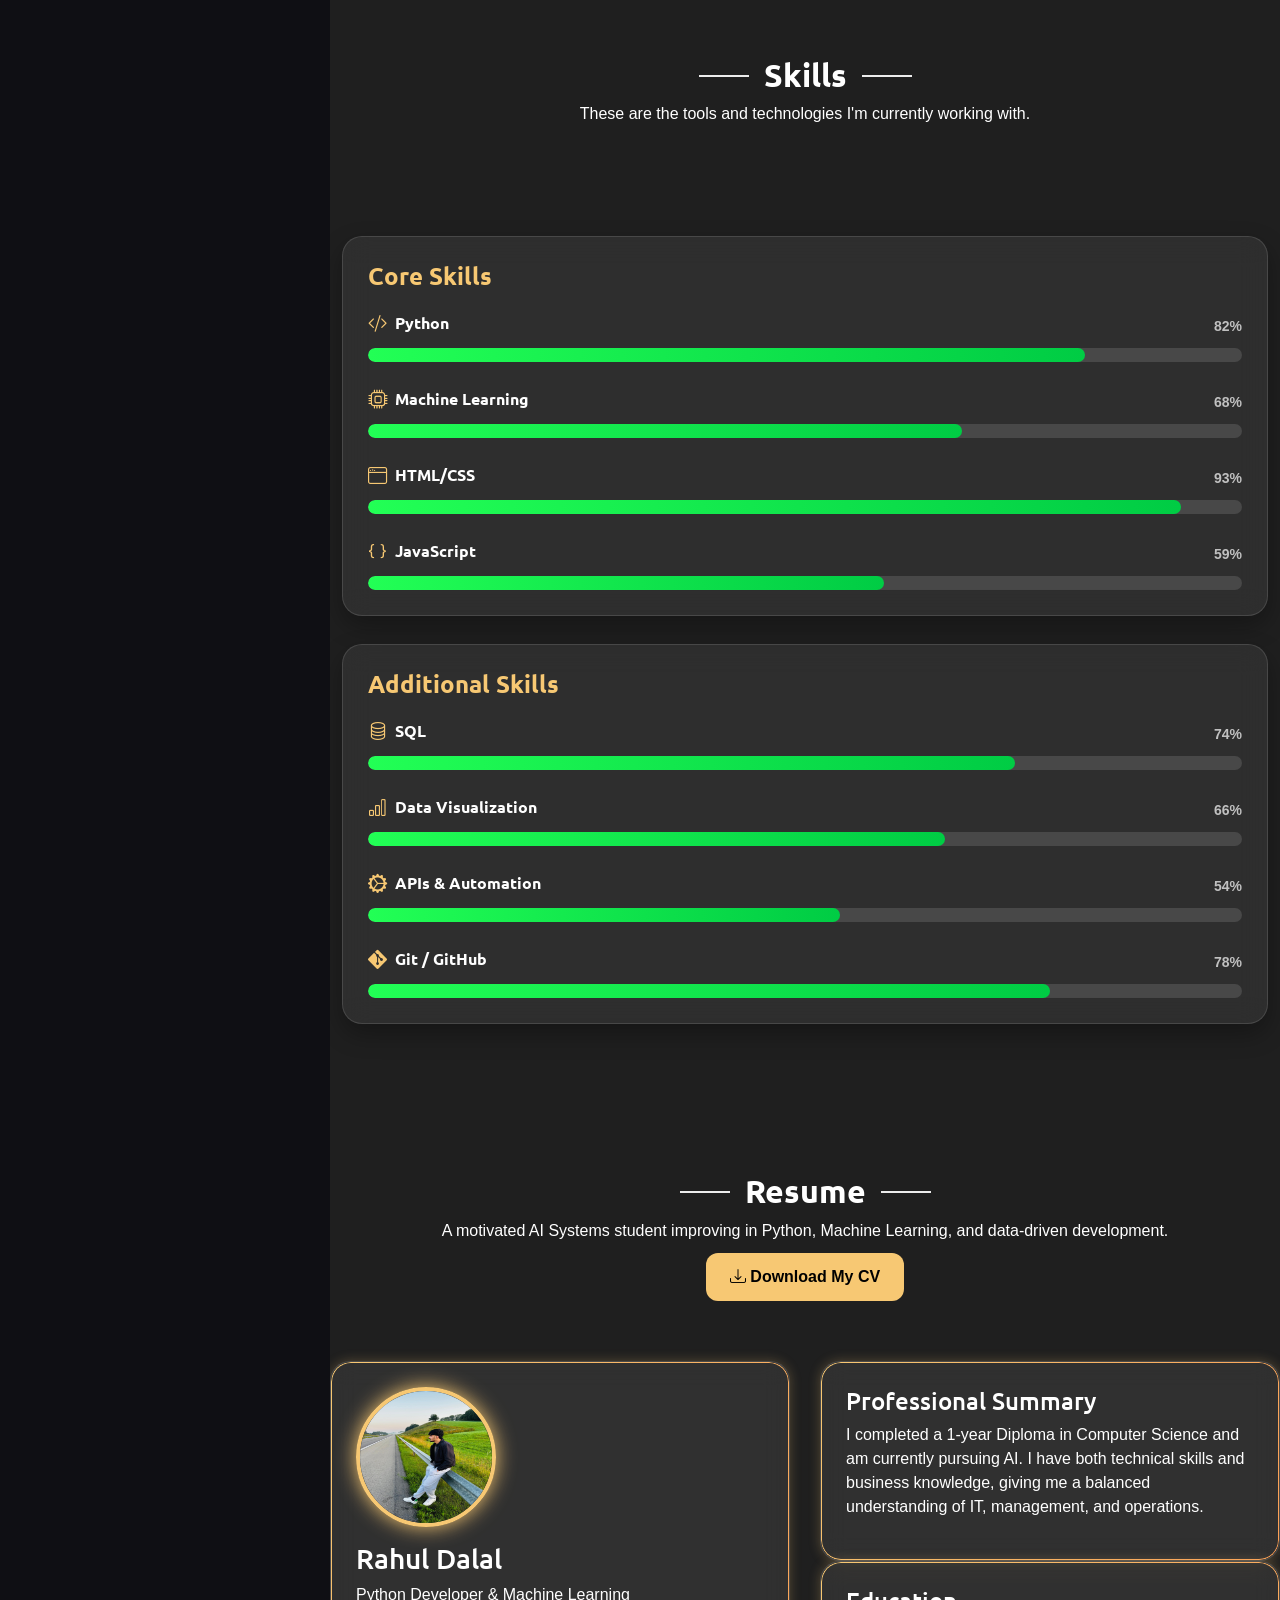
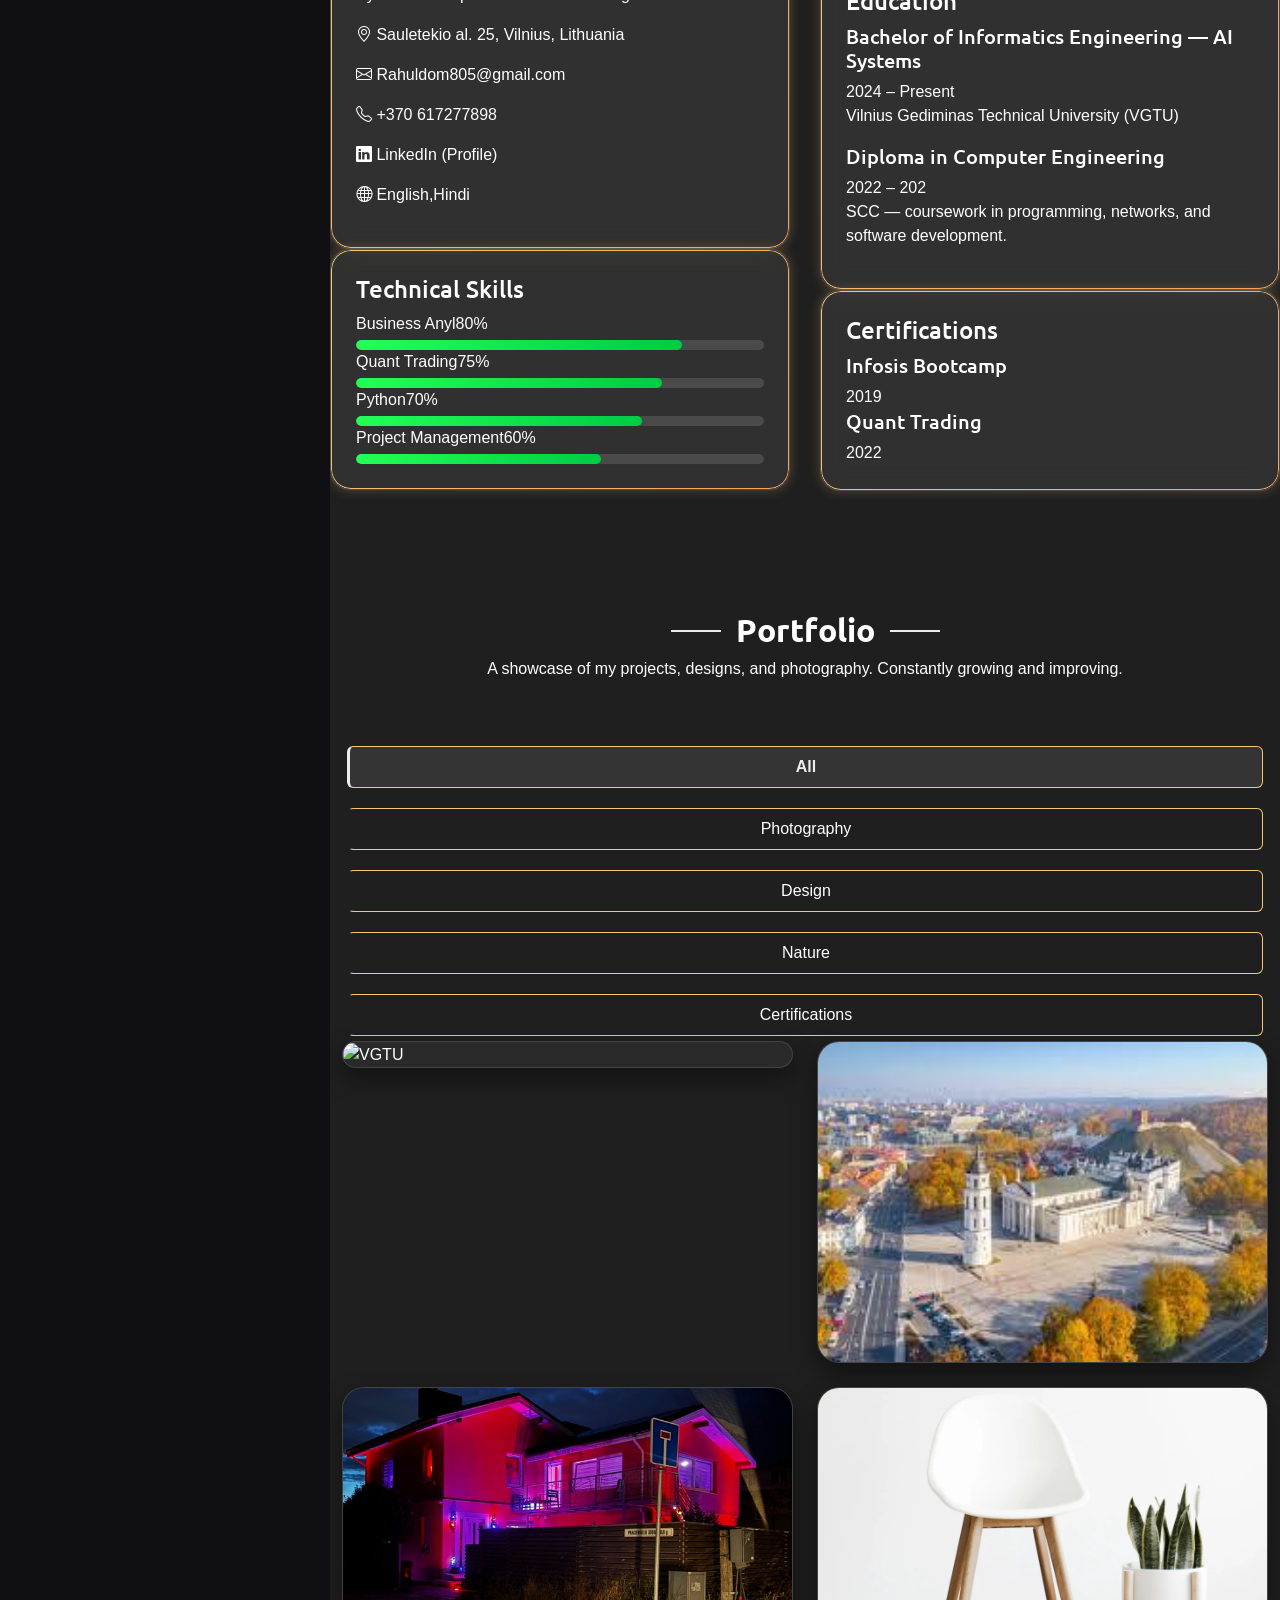
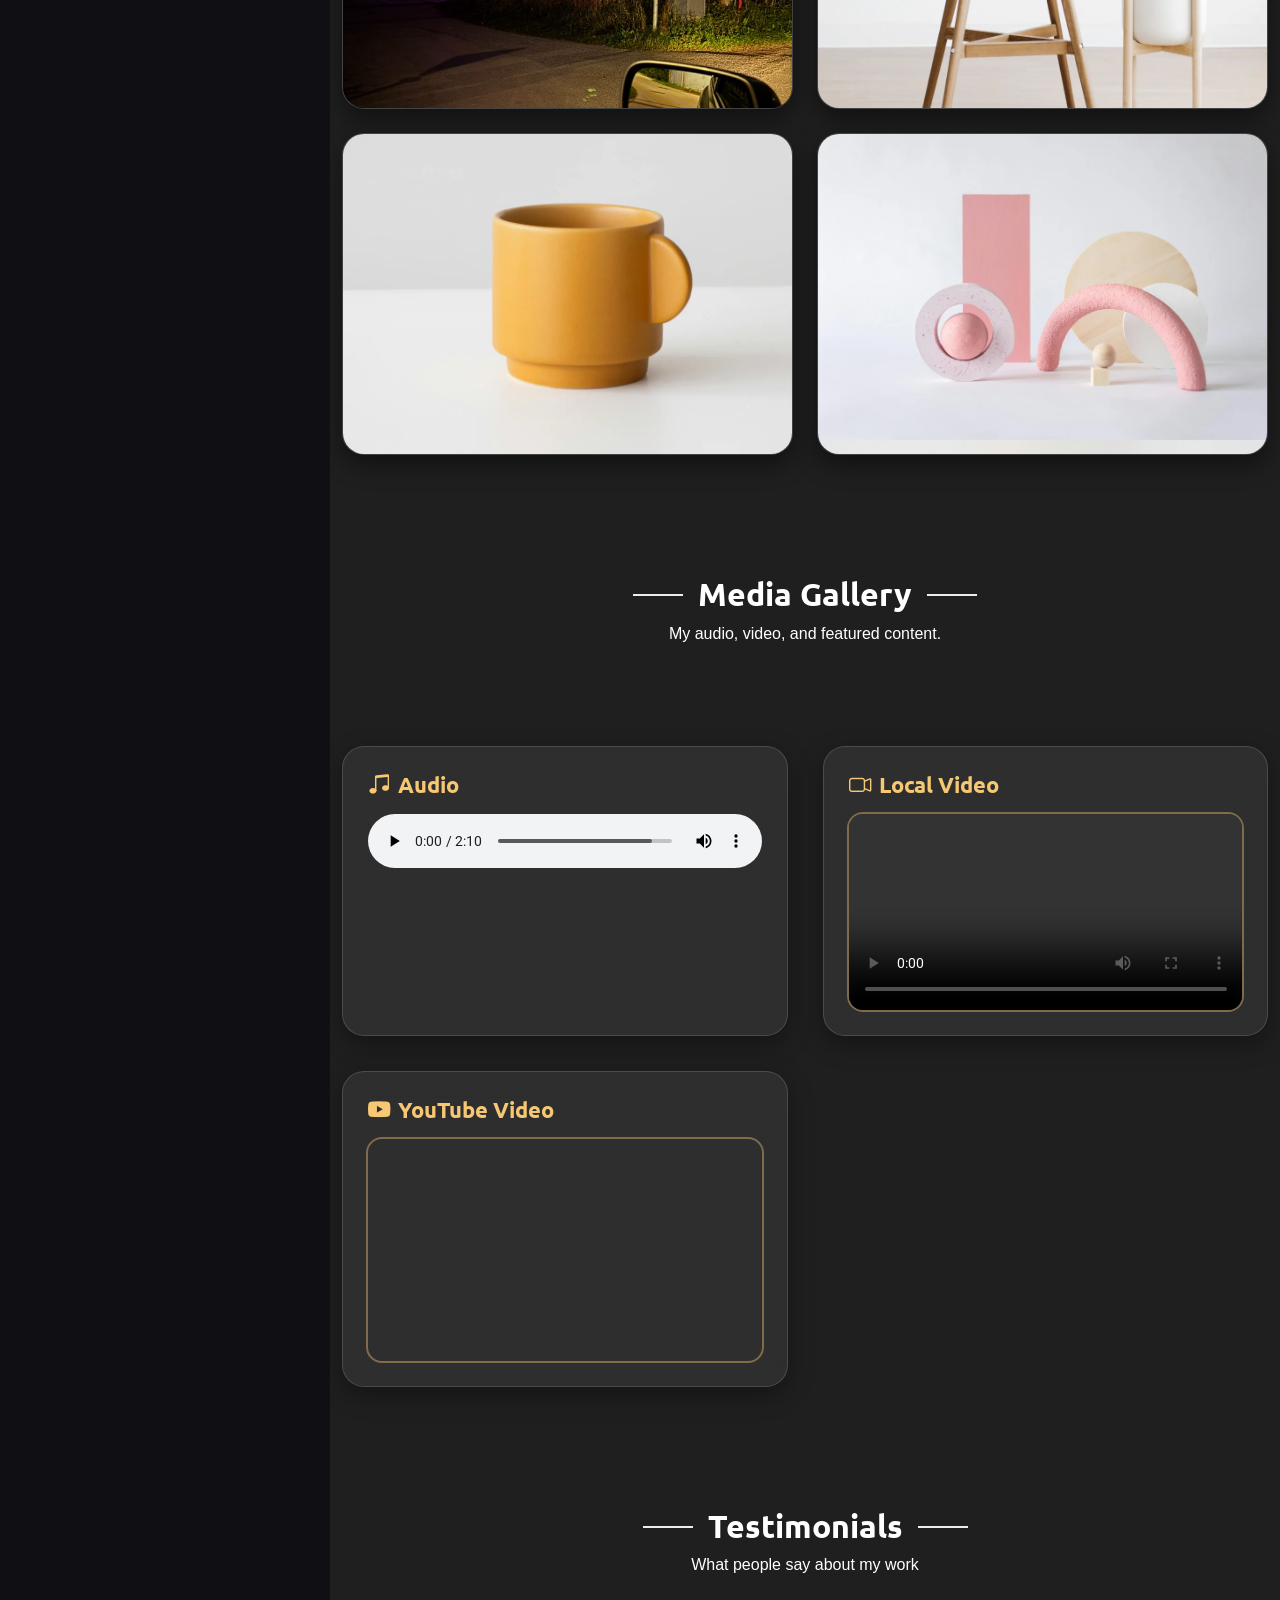
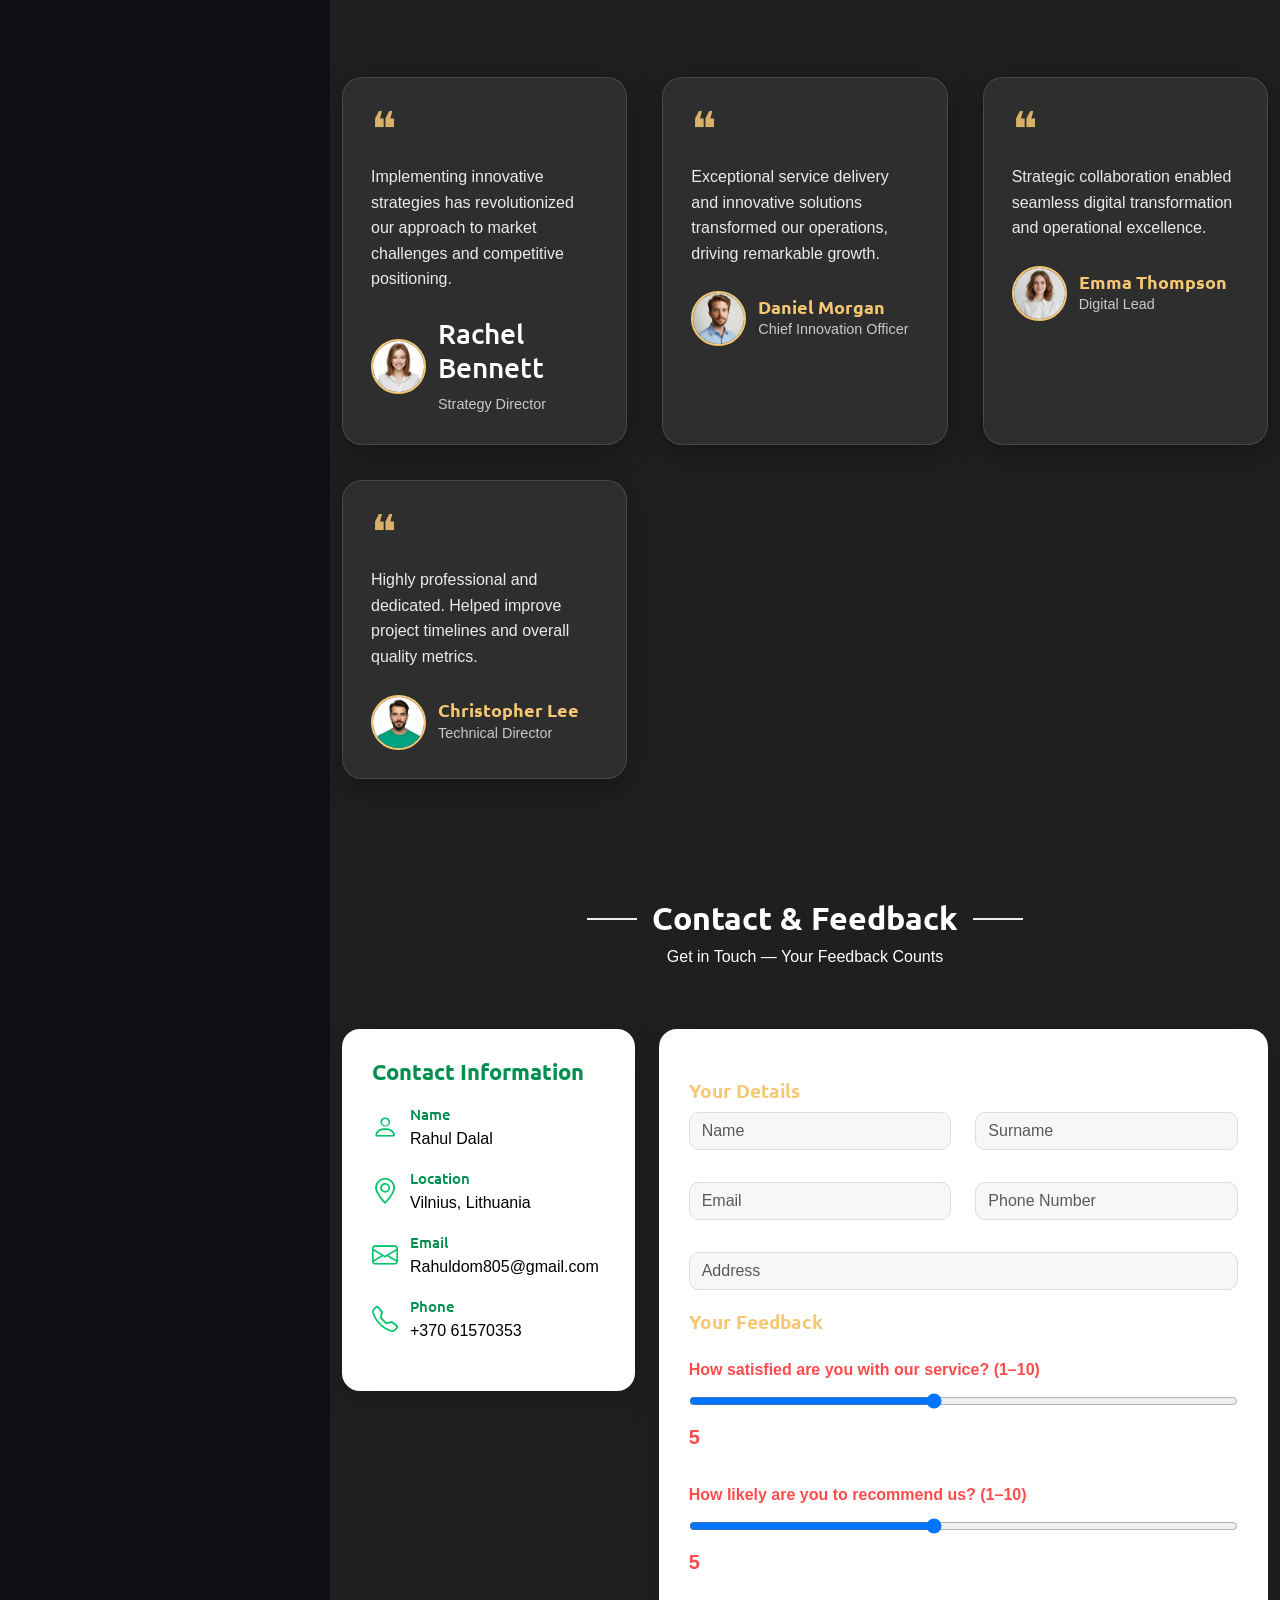
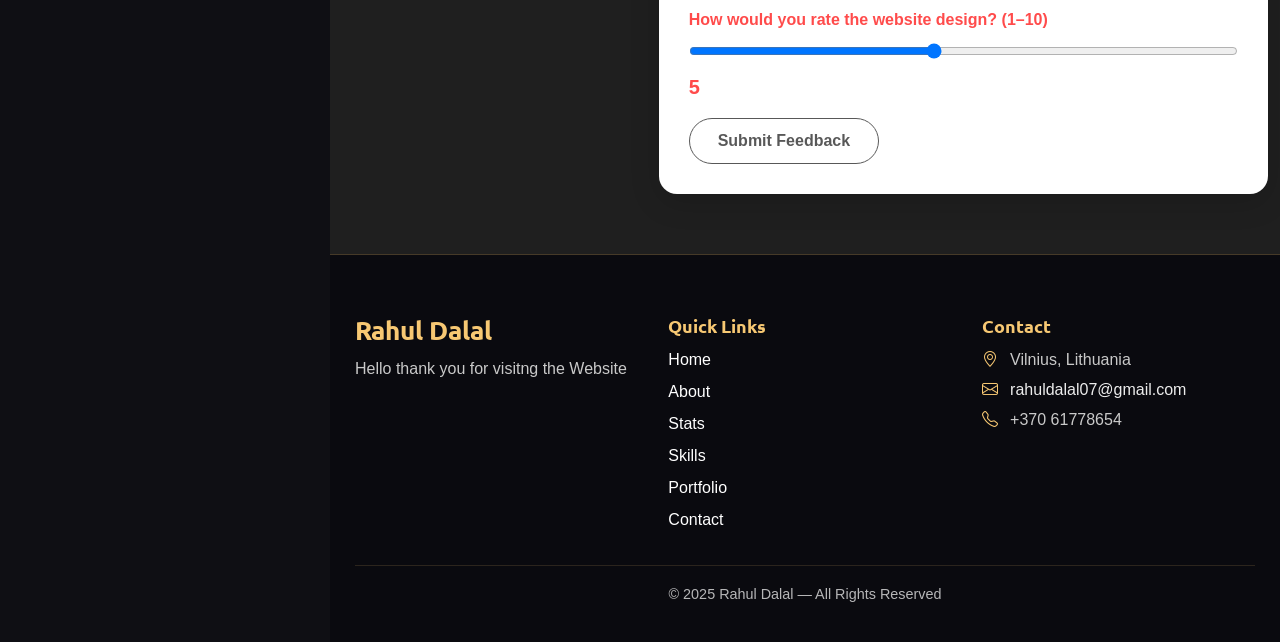
==== commit b1e24c51: "Update index.html" ====
--- a/index.html
+++ b/index.html
@@ -608,13 +608,13 @@
     <!-- Masonry Grid -->
     <div class="row gy-4 portfolio-container isotope-container">
 
-      <!-- Portfolio Item -->
+     <!-- Portfolio Item -->
       <div class="col-lg-6 col-md-6 portfolio-item isotope-item filter-photography">
         <div class="portfolio-card">
           <img src="assets/img/portfolio/portfolio8.jpeg" alt="VGTU" class="portfolio-img" loading="lazy">
           <div class="portfolio-overlay">
-            <span class="category">Photography</span>
-            <h3>VGTU is my university</h3>
+            <span class="category">University</span>
+            <h4>VGTU</h4>
             <div class="portfolio-links">
               <a href="assets/img/portfolio/portfolio8.jpeg" class="glightbox"><i class="bi bi-plus-lg"></i></a>
               <a href="portfolio-details.html"><i class="bi bi-arrow-right"></i></a>
@@ -628,8 +628,8 @@
         <div class="portfolio-card">
           <img src="assets/img/portfolio/project-2.jpg" alt="Vilnius" class="portfolio-img" loading="lazy">
           <div class="portfolio-overlay">
-            <span class="category">Design</span>
-            <h3>Vilnius is the capital of Lithuania</h3>
+            <span class="category">Place</span>
+            <h4>Vilnius</h4>
             <div class="portfolio-links">
               <a href="assets/img/portfolio/project-2.jpg" class="glightbox"><i class="bi bi-plus-lg"></i></a>
               <a href="portfolio-details.html"><i class="bi bi-arrow-right"></i></a>
@@ -643,7 +643,7 @@
         <div class="portfolio-card">
           <img src="assets/img/portfolio/project-4.jpeg" alt="Screenshort" class="portfolio-img" loading="lazy">
           <div class="portfolio-overlay">
-            <span class="category">Certifications</span>
+            <span class="category">Mobile Pic</span>
             <h4>Screenshort</h4>
             <div class="portfolio-links">
               <a href="assets/img/portfolio/project-4.jpeg" class="glightbox"><i class="bi bi-plus-lg"></i></a>
@@ -1028,3 +1028,4 @@
 </body>
 </html>
 
+
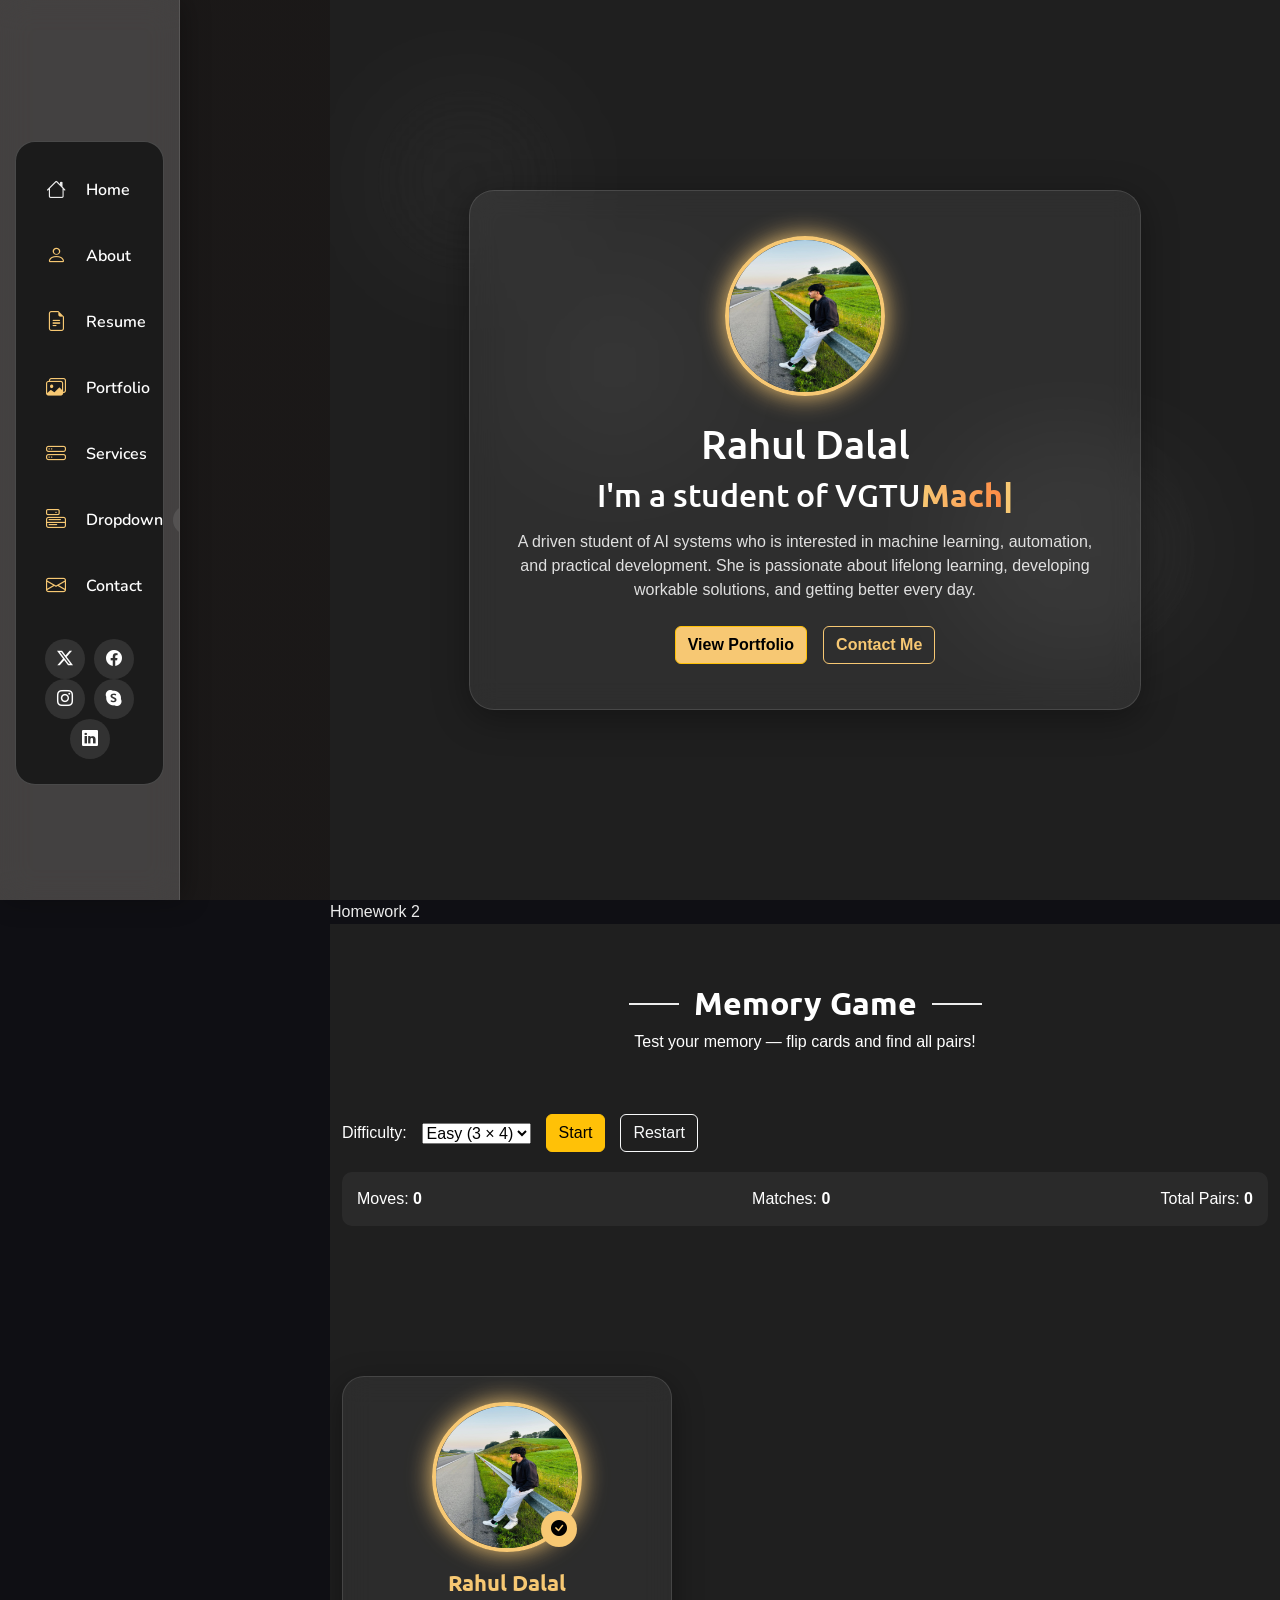
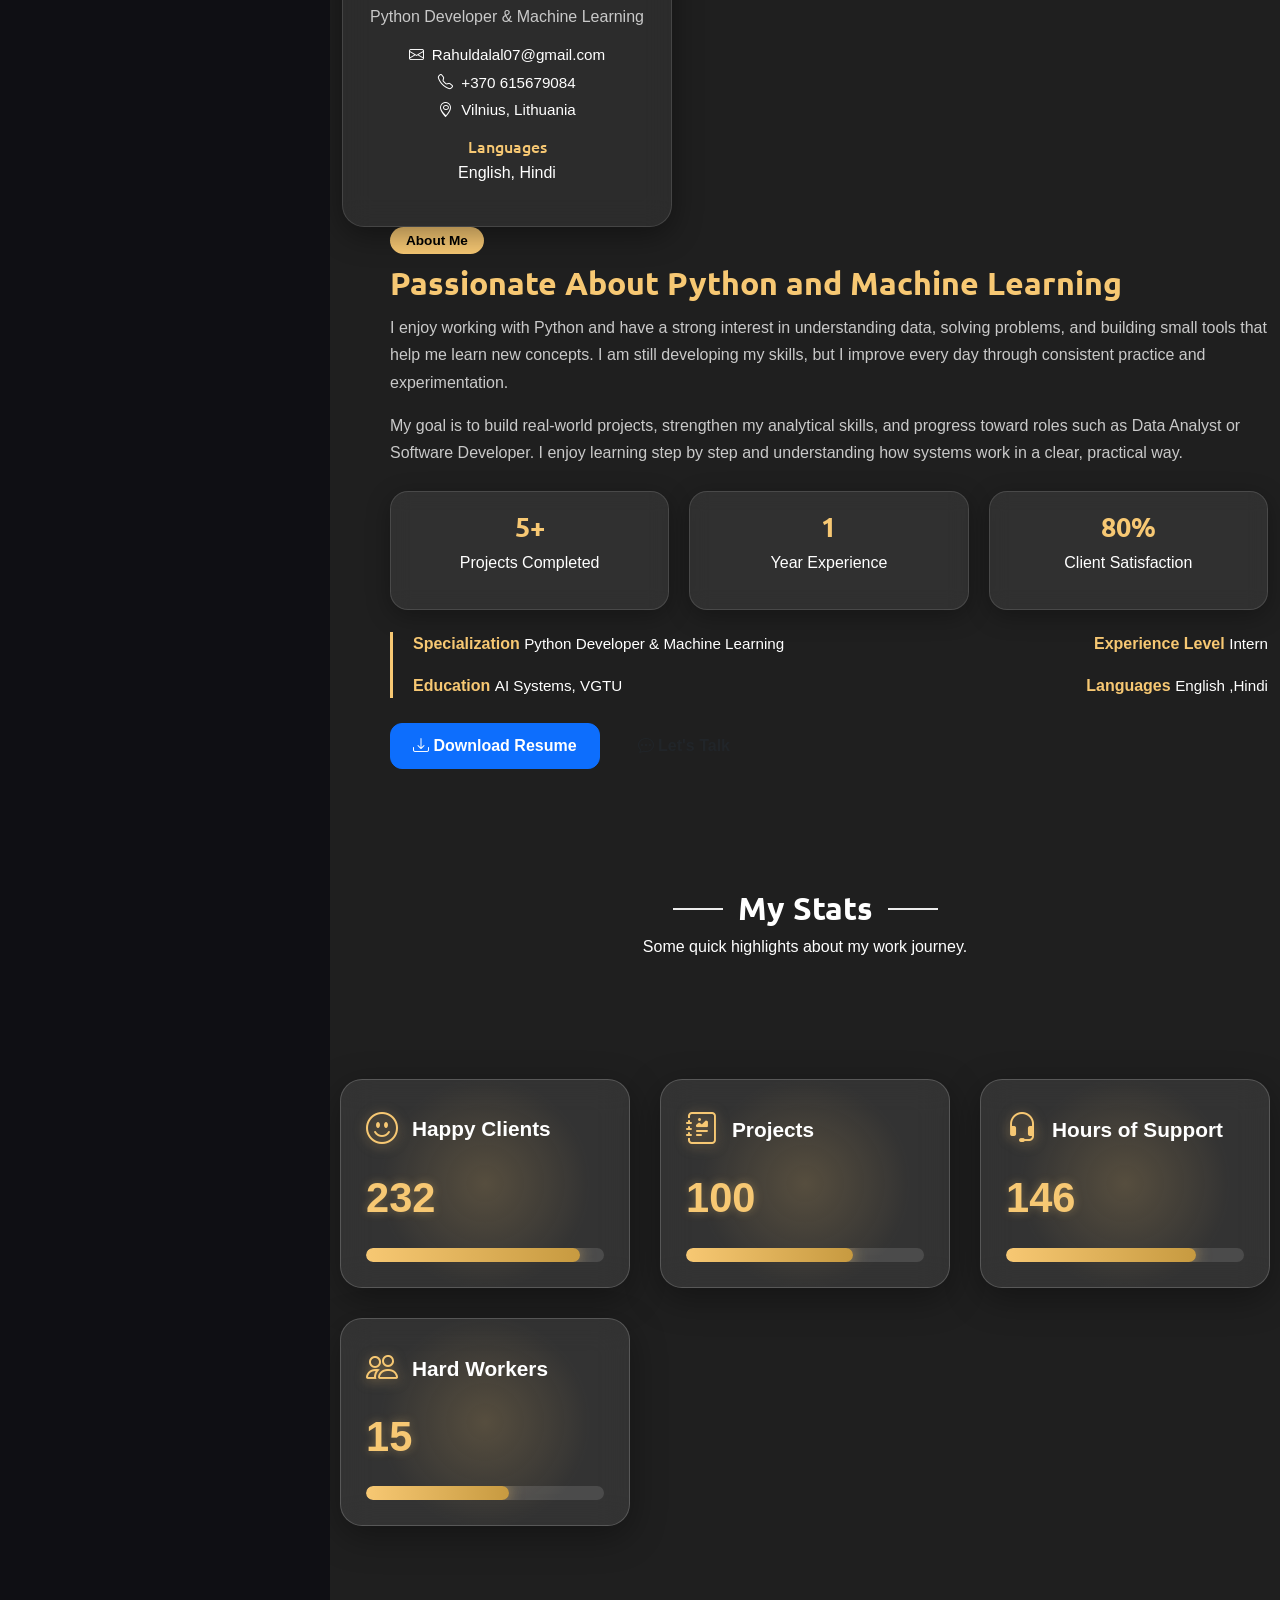
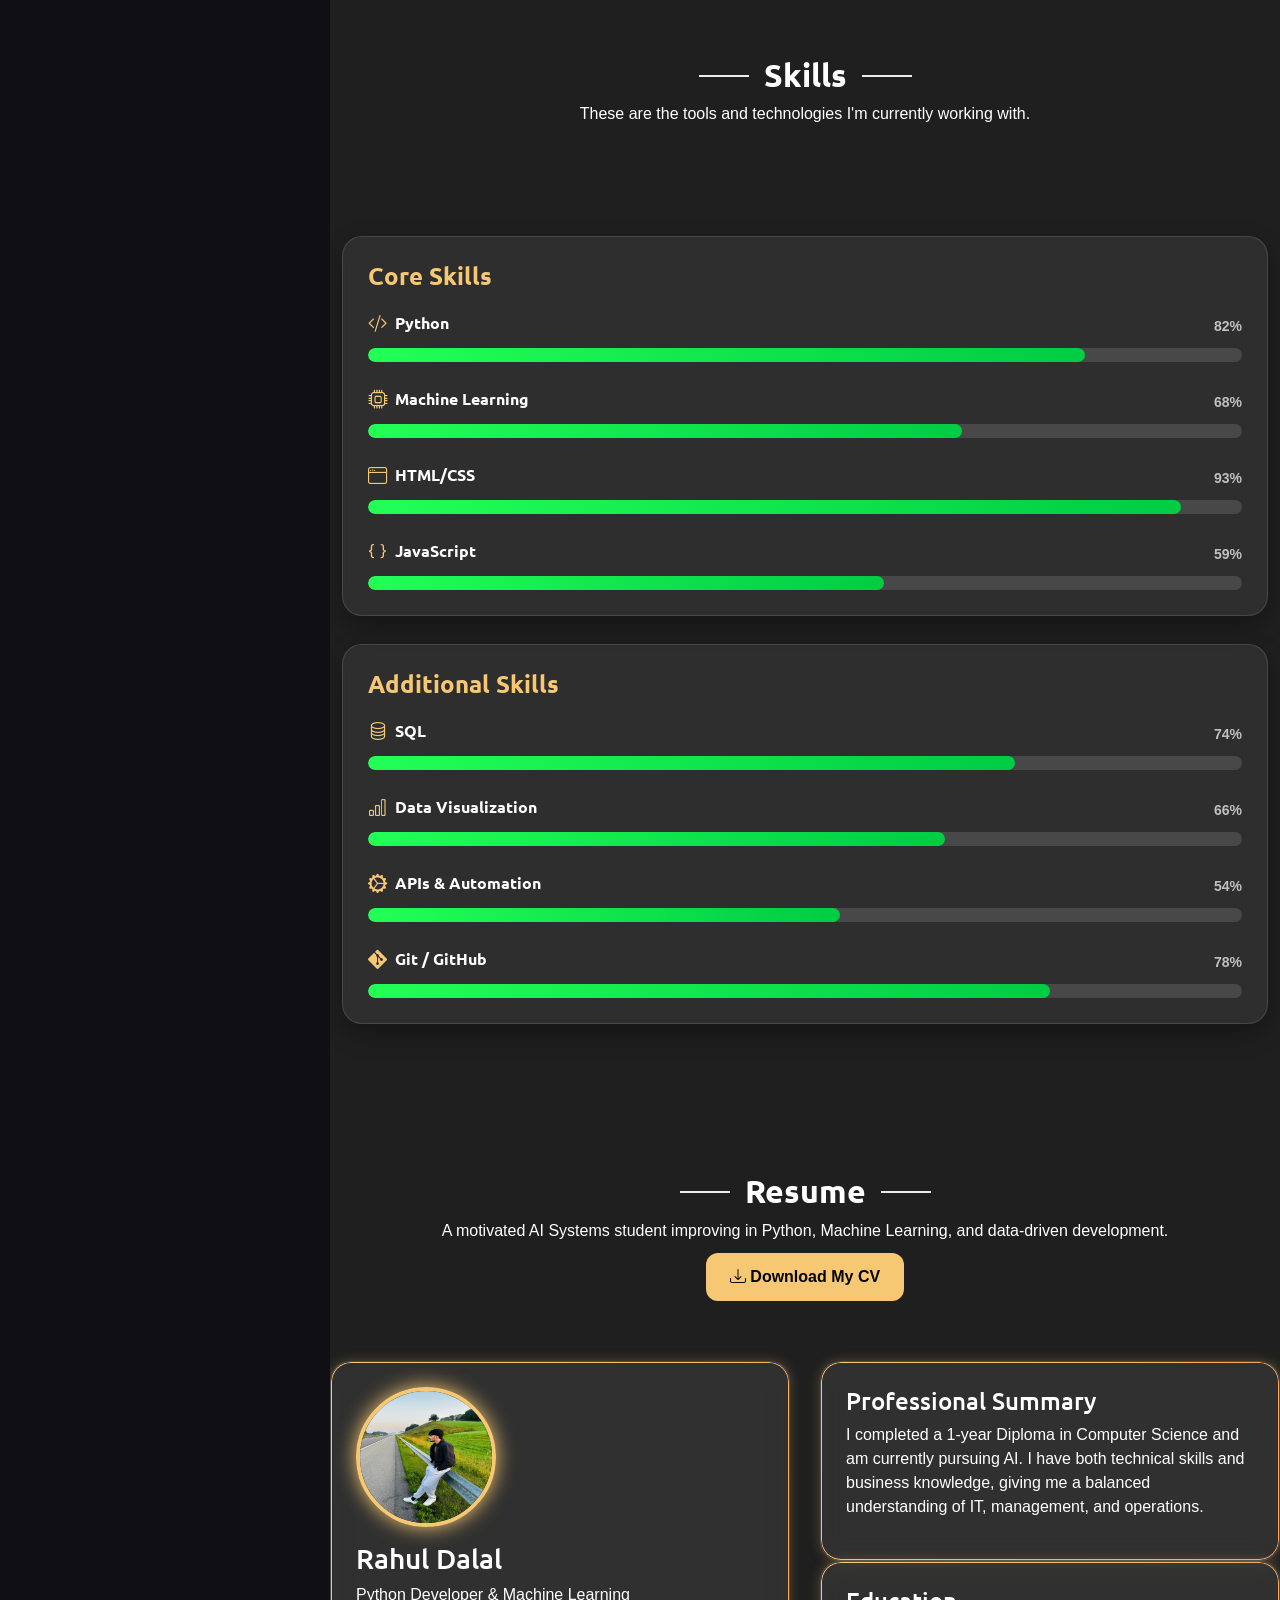
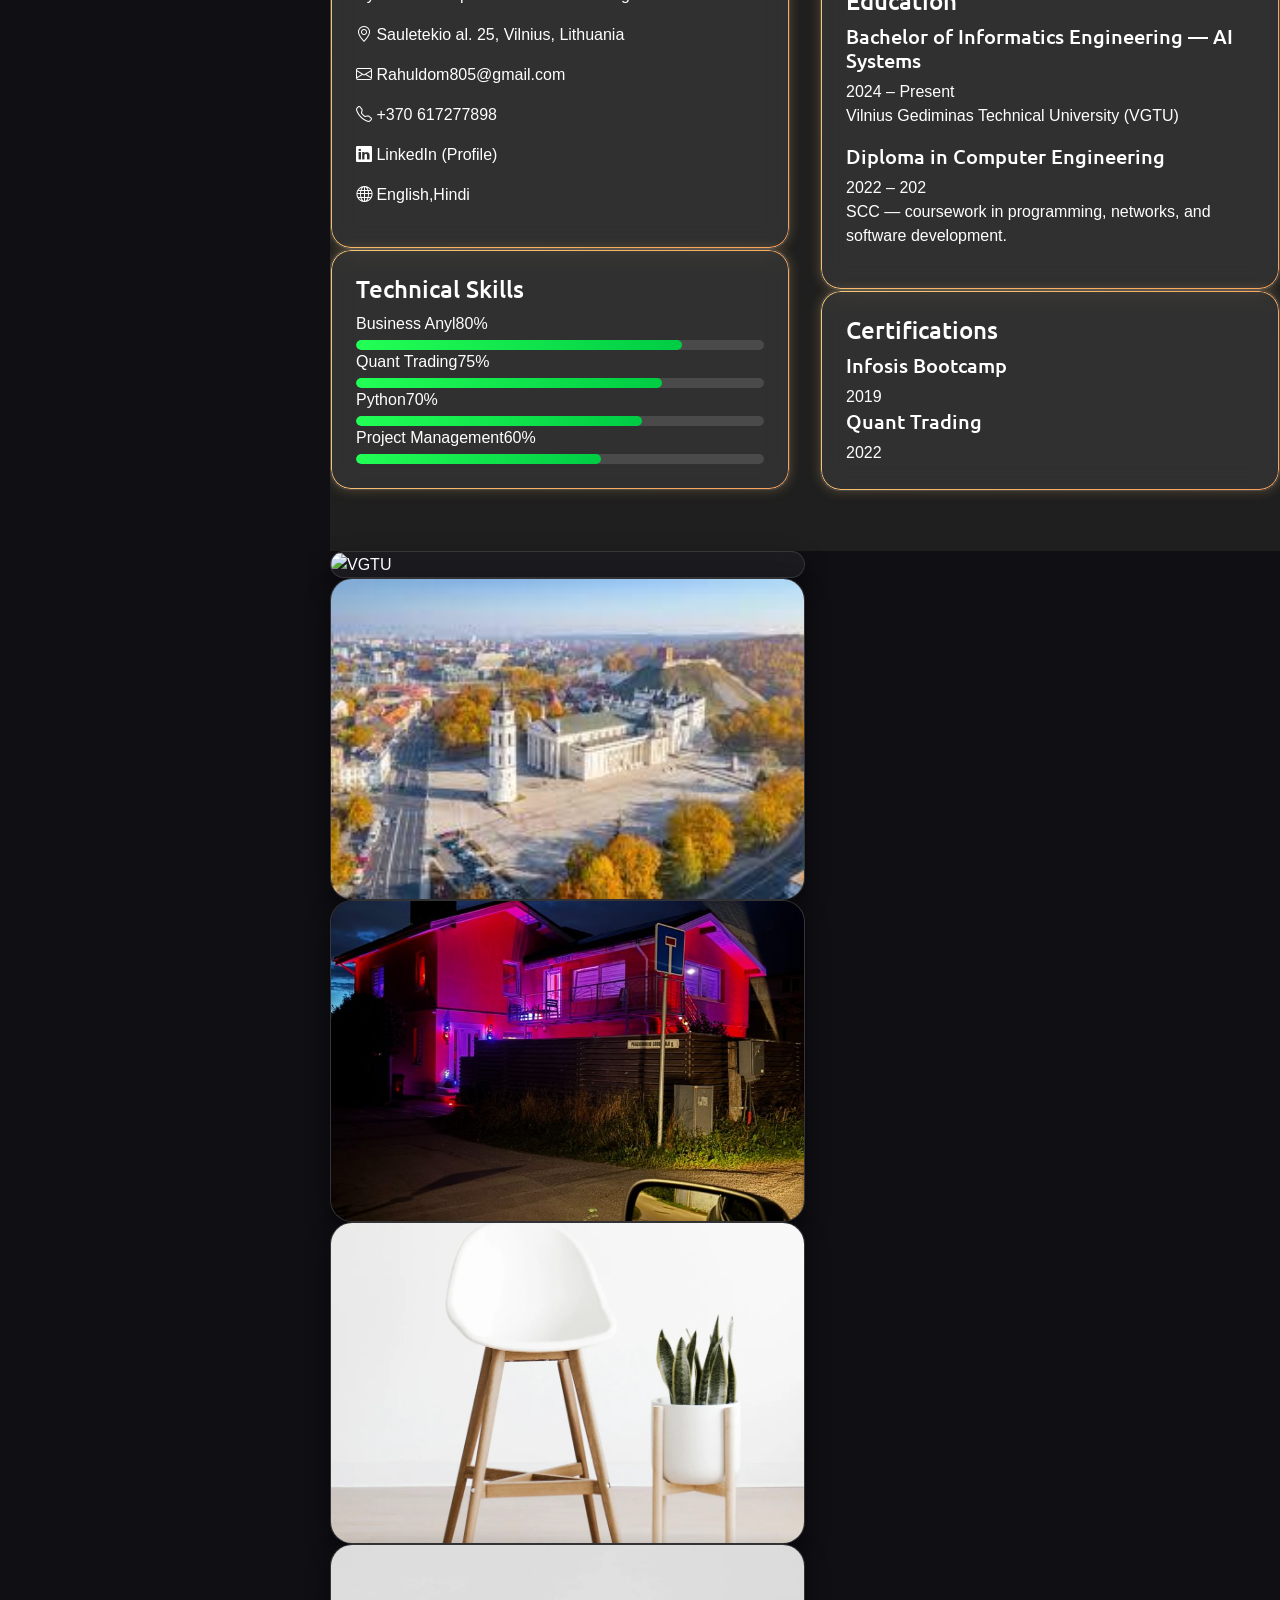
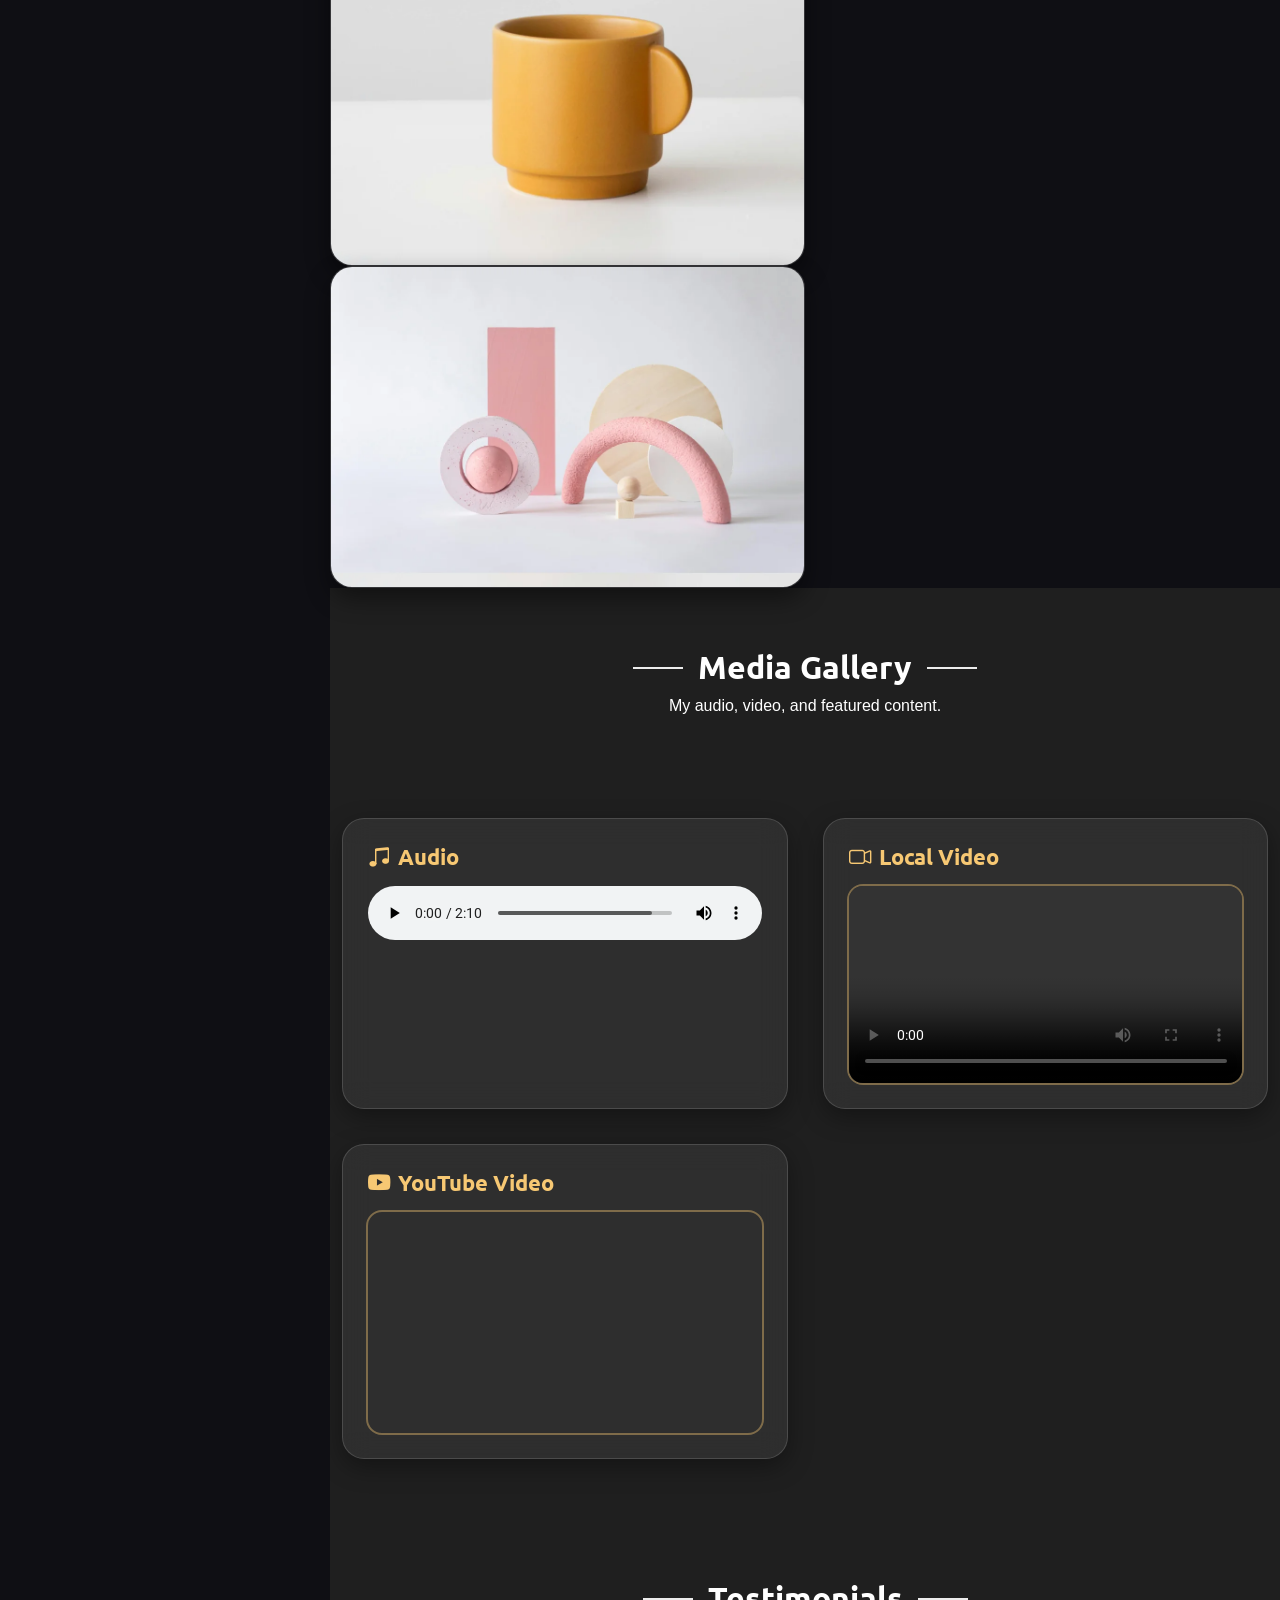
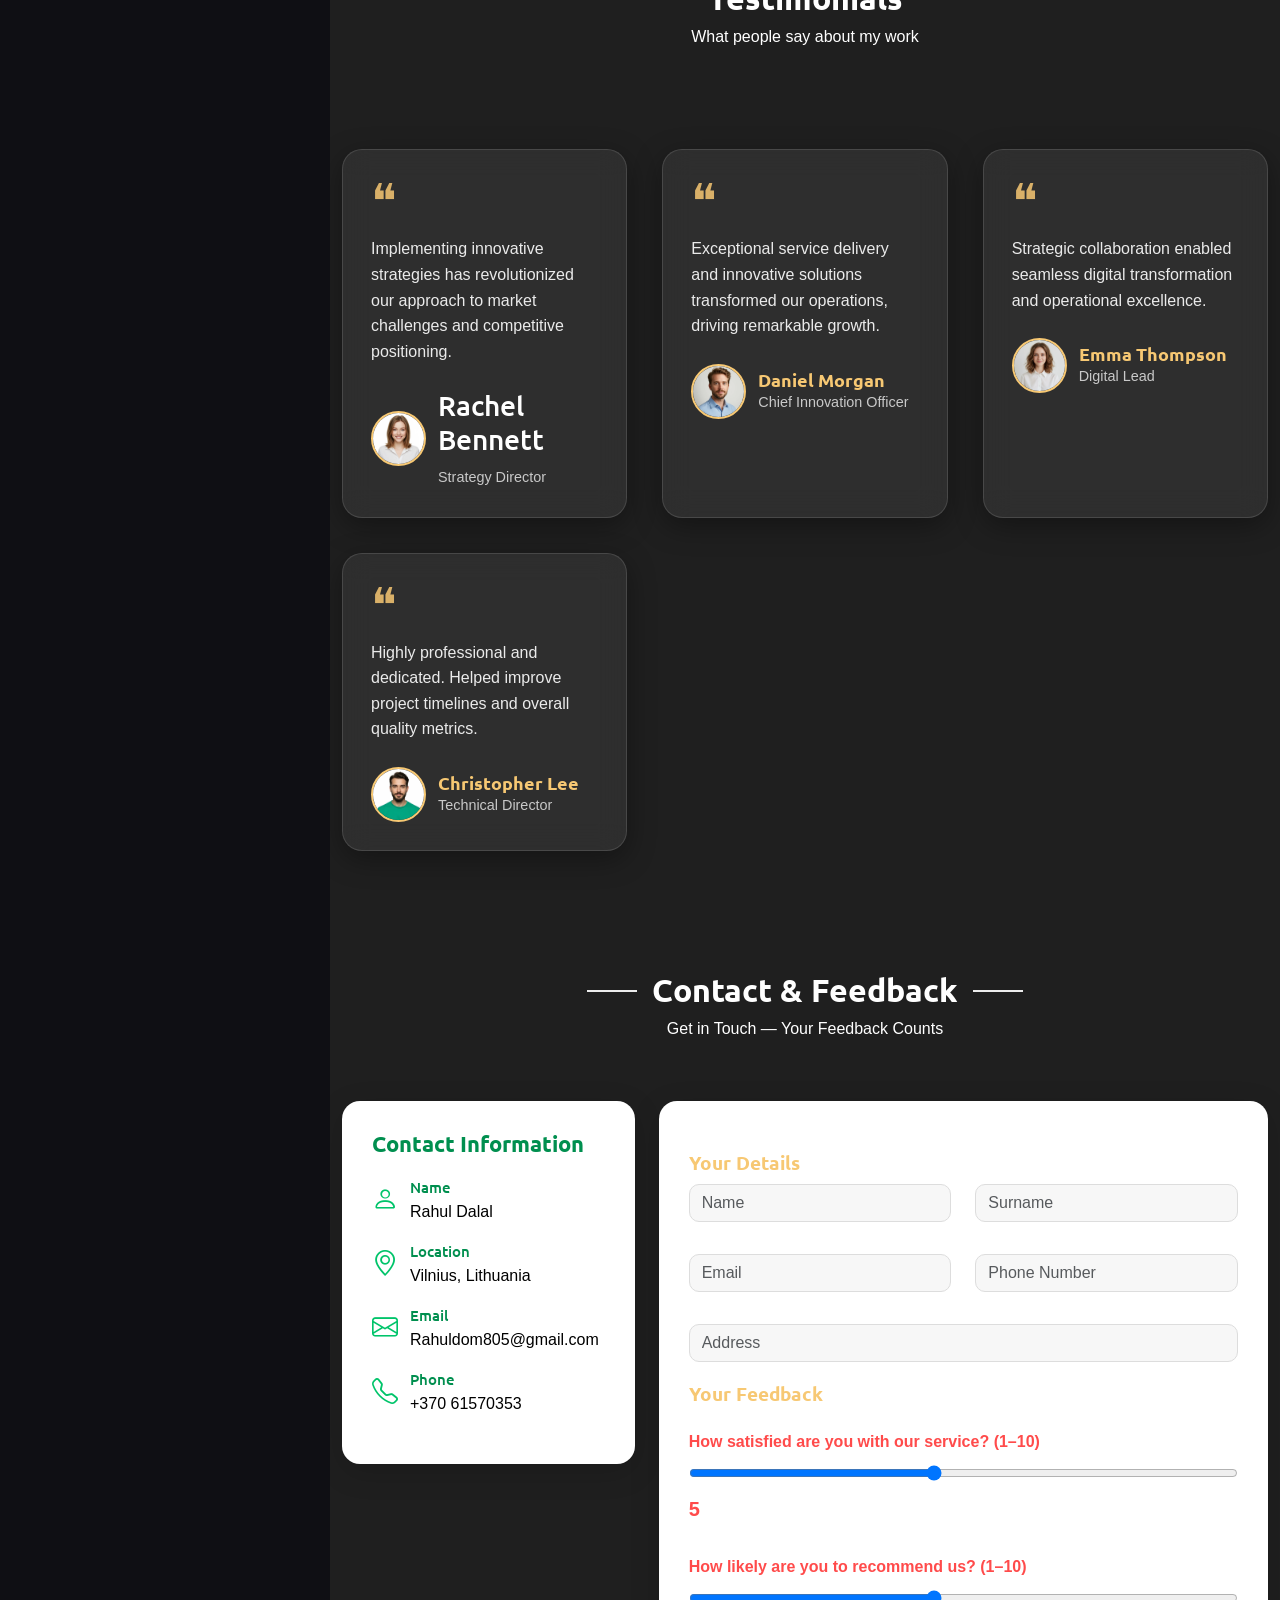
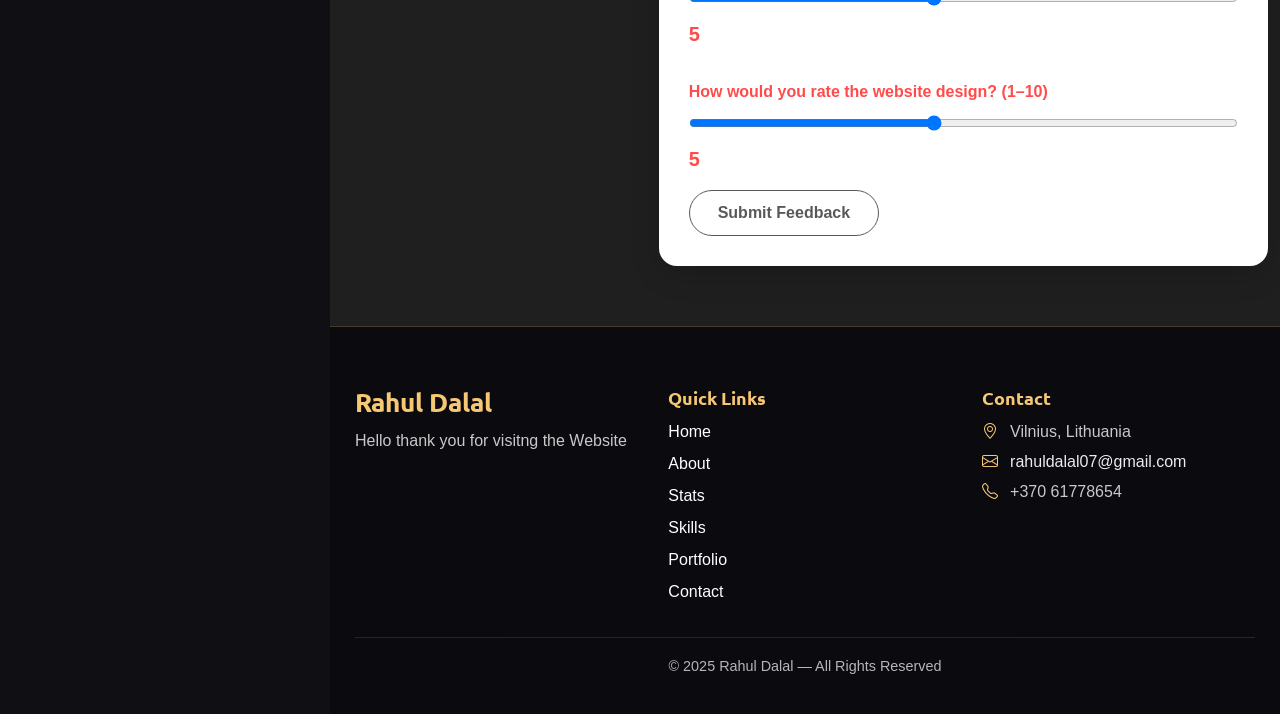
==== commit e8c0fcc7: "Update index.html" ====
--- a/index.html
+++ b/index.html
@@ -586,29 +586,7 @@
 
 <!-- /Resume Section -->
 
-    <!-- Portfolio Section -->
-<section id="portfolio" class="portfolio section">
-
-  <div class="container section-title" data-aos="fade-up">
-    <h2>Portfolio</h2>
-    <p>A showcase of my projects, designs, and photography. Constantly growing and improving.</p>
-  </div>
-
-  <div class="container" data-aos="fade-up" data-aos-delay="100">
-
-    <!-- Filter Buttons -->
-    <ul class="portfolio-filters isotope-filters gold-filter">
-      <li data-filter="*" class="filter-active">All</li>
-      <li data-filter=".filter-photography">Photography</li>
-      <li data-filter=".filter-design">Design</li>
-      <li data-filter=".filter-nature">Nature</li>
-      <li data-filter=".filter-certifications">Certifications</li>
-    </ul>
-
-    <!-- Masonry Grid -->
-    <div class="row gy-4 portfolio-container isotope-container">
-
-     <!-- Portfolio Item -->
+   <!-- Portfolio Item -->
       <div class="col-lg-6 col-md-6 portfolio-item isotope-item filter-photography">
         <div class="portfolio-card">
           <img src="assets/img/portfolio/portfolio8.jpeg" alt="VGTU" class="portfolio-img" loading="lazy">
@@ -1029,3 +1007,4 @@
 </html>
 
 
+
--- a/assets/css/custom.css
+++ b/assets/css/custom.css
@@ -2008,4 +2008,4 @@
 }
 
 
-  +  
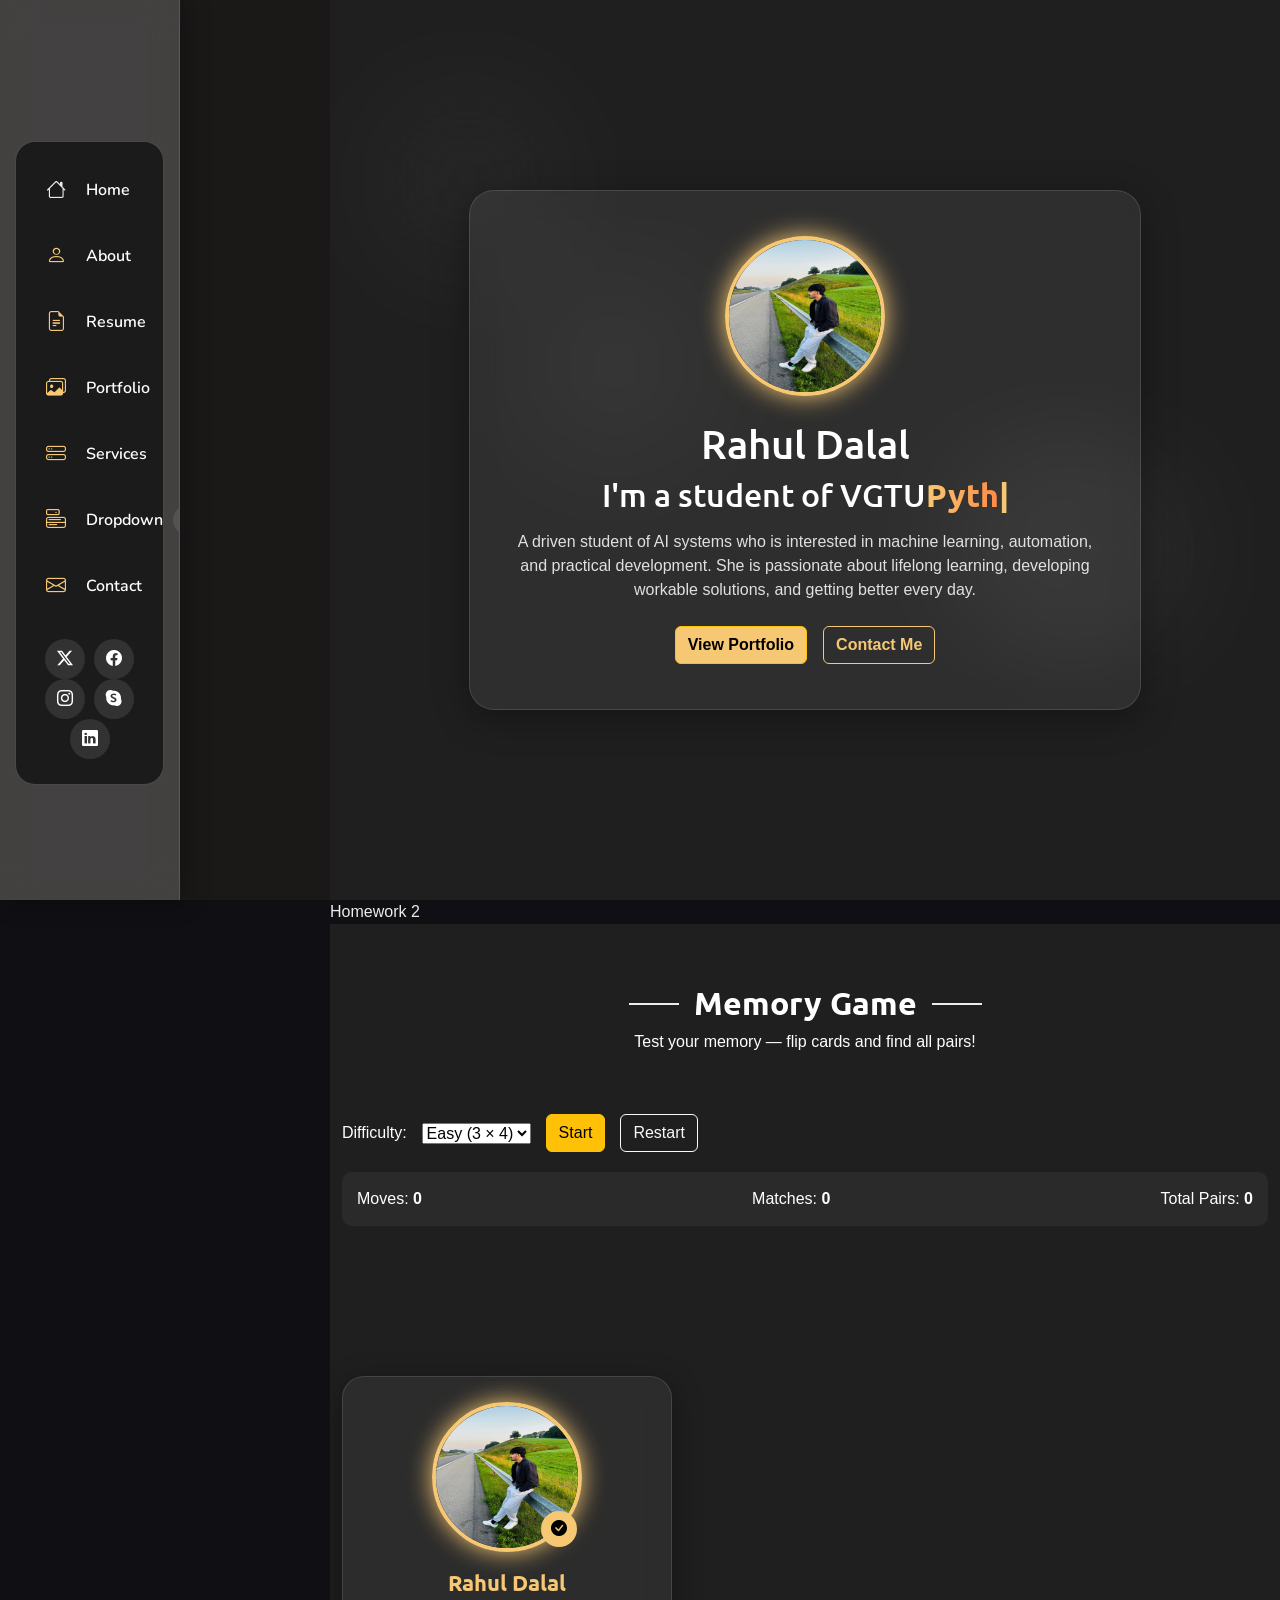
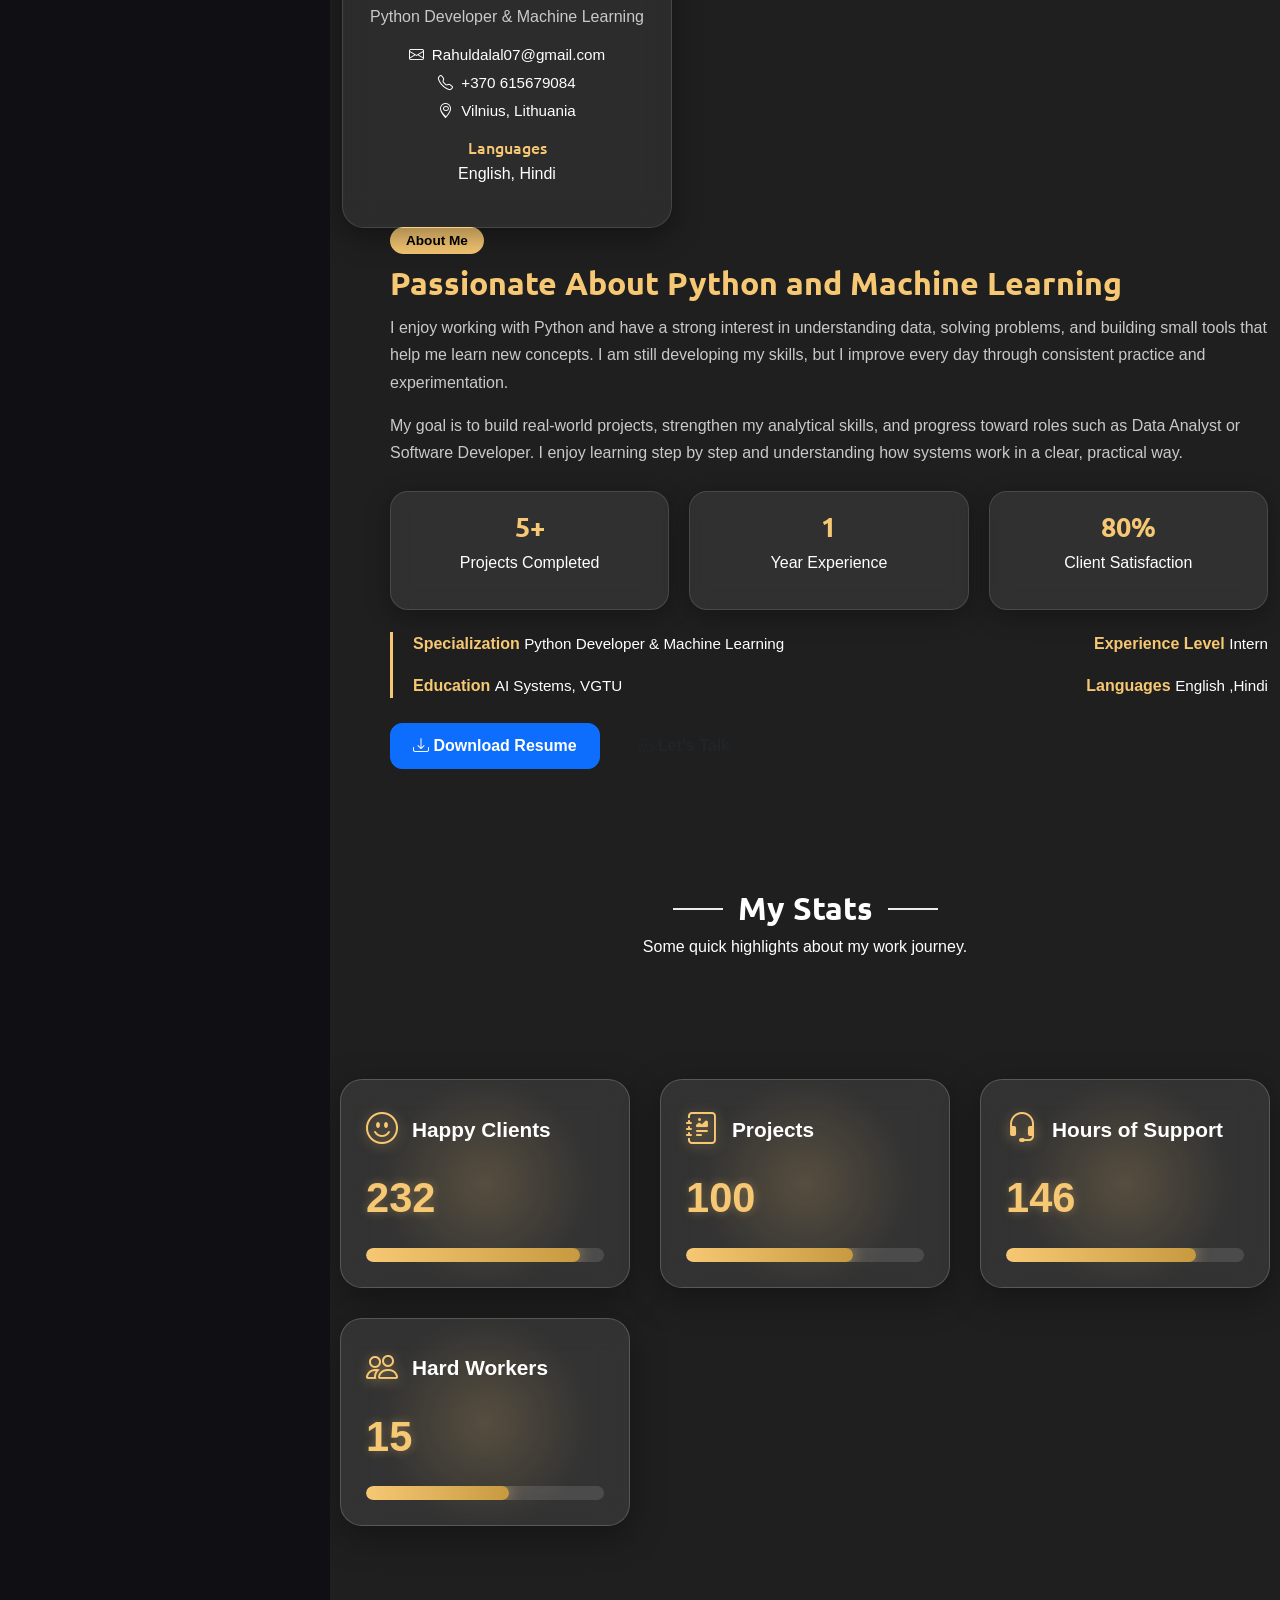
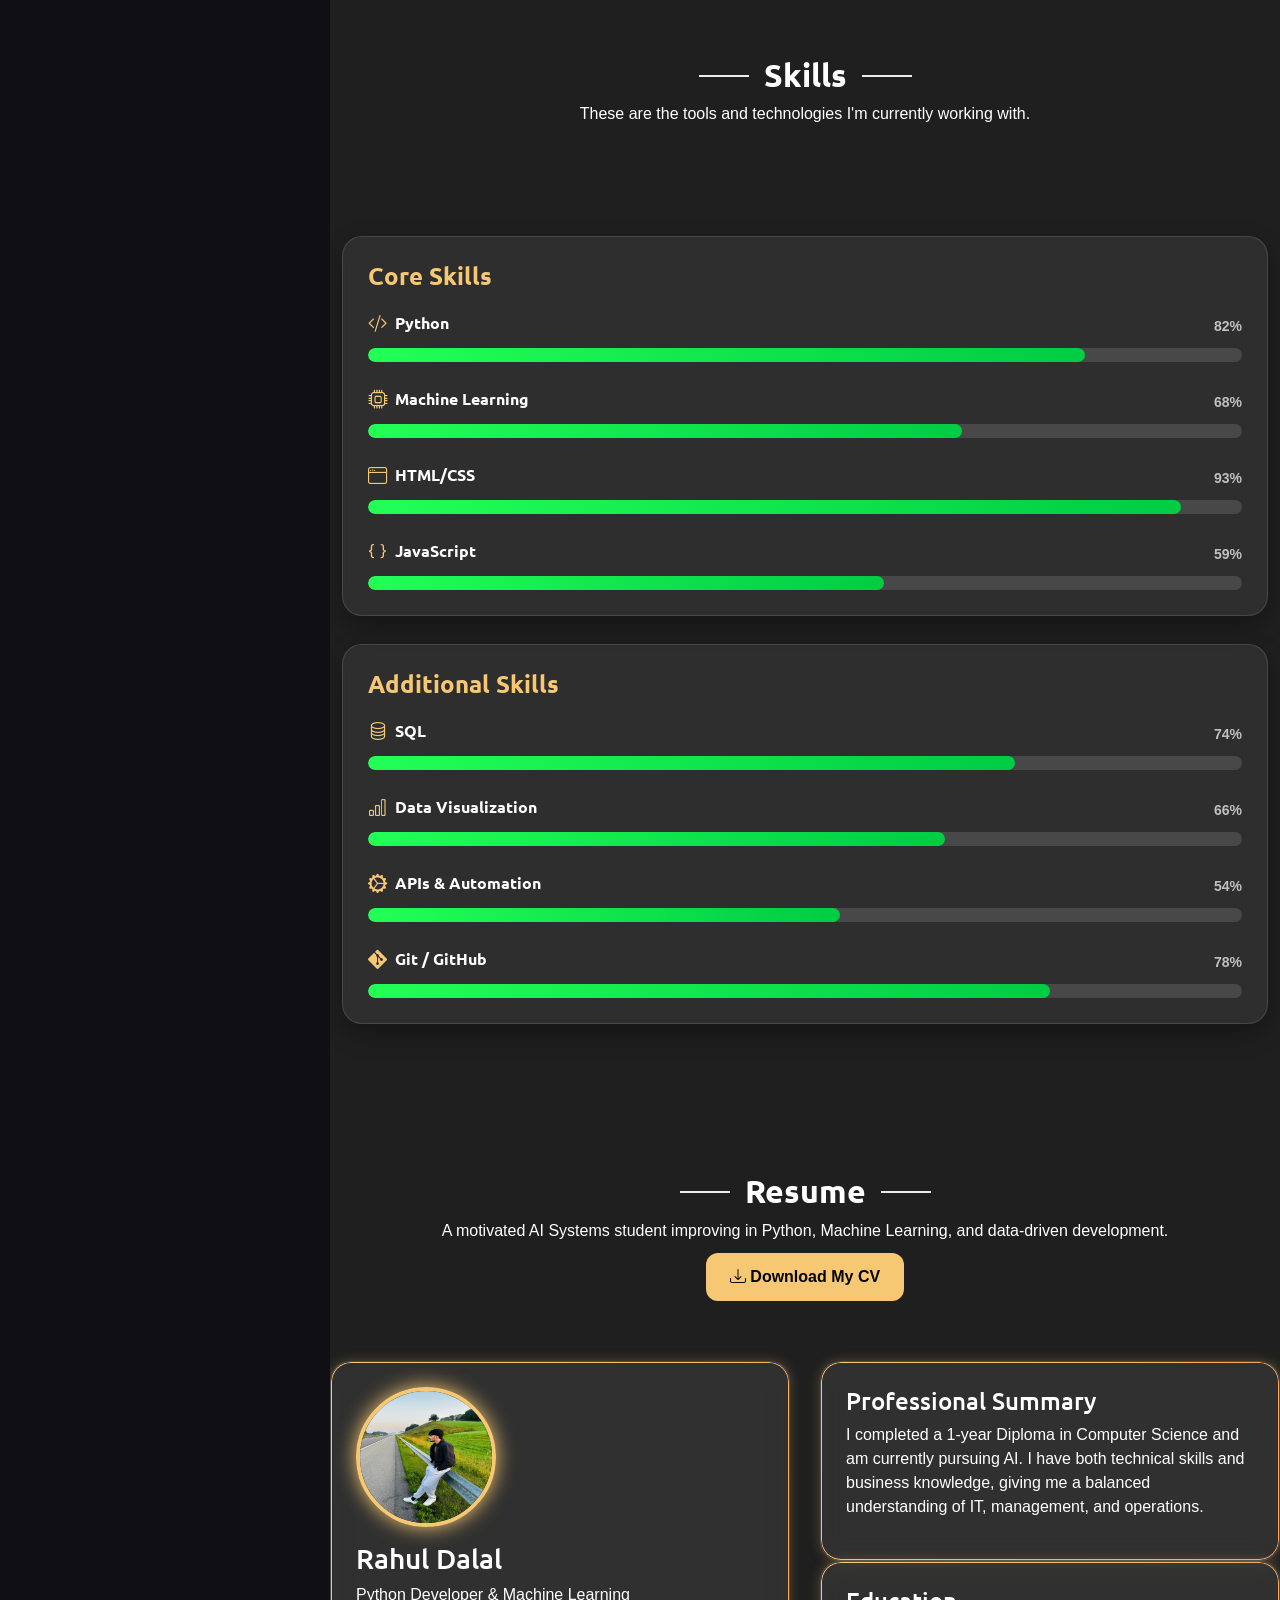
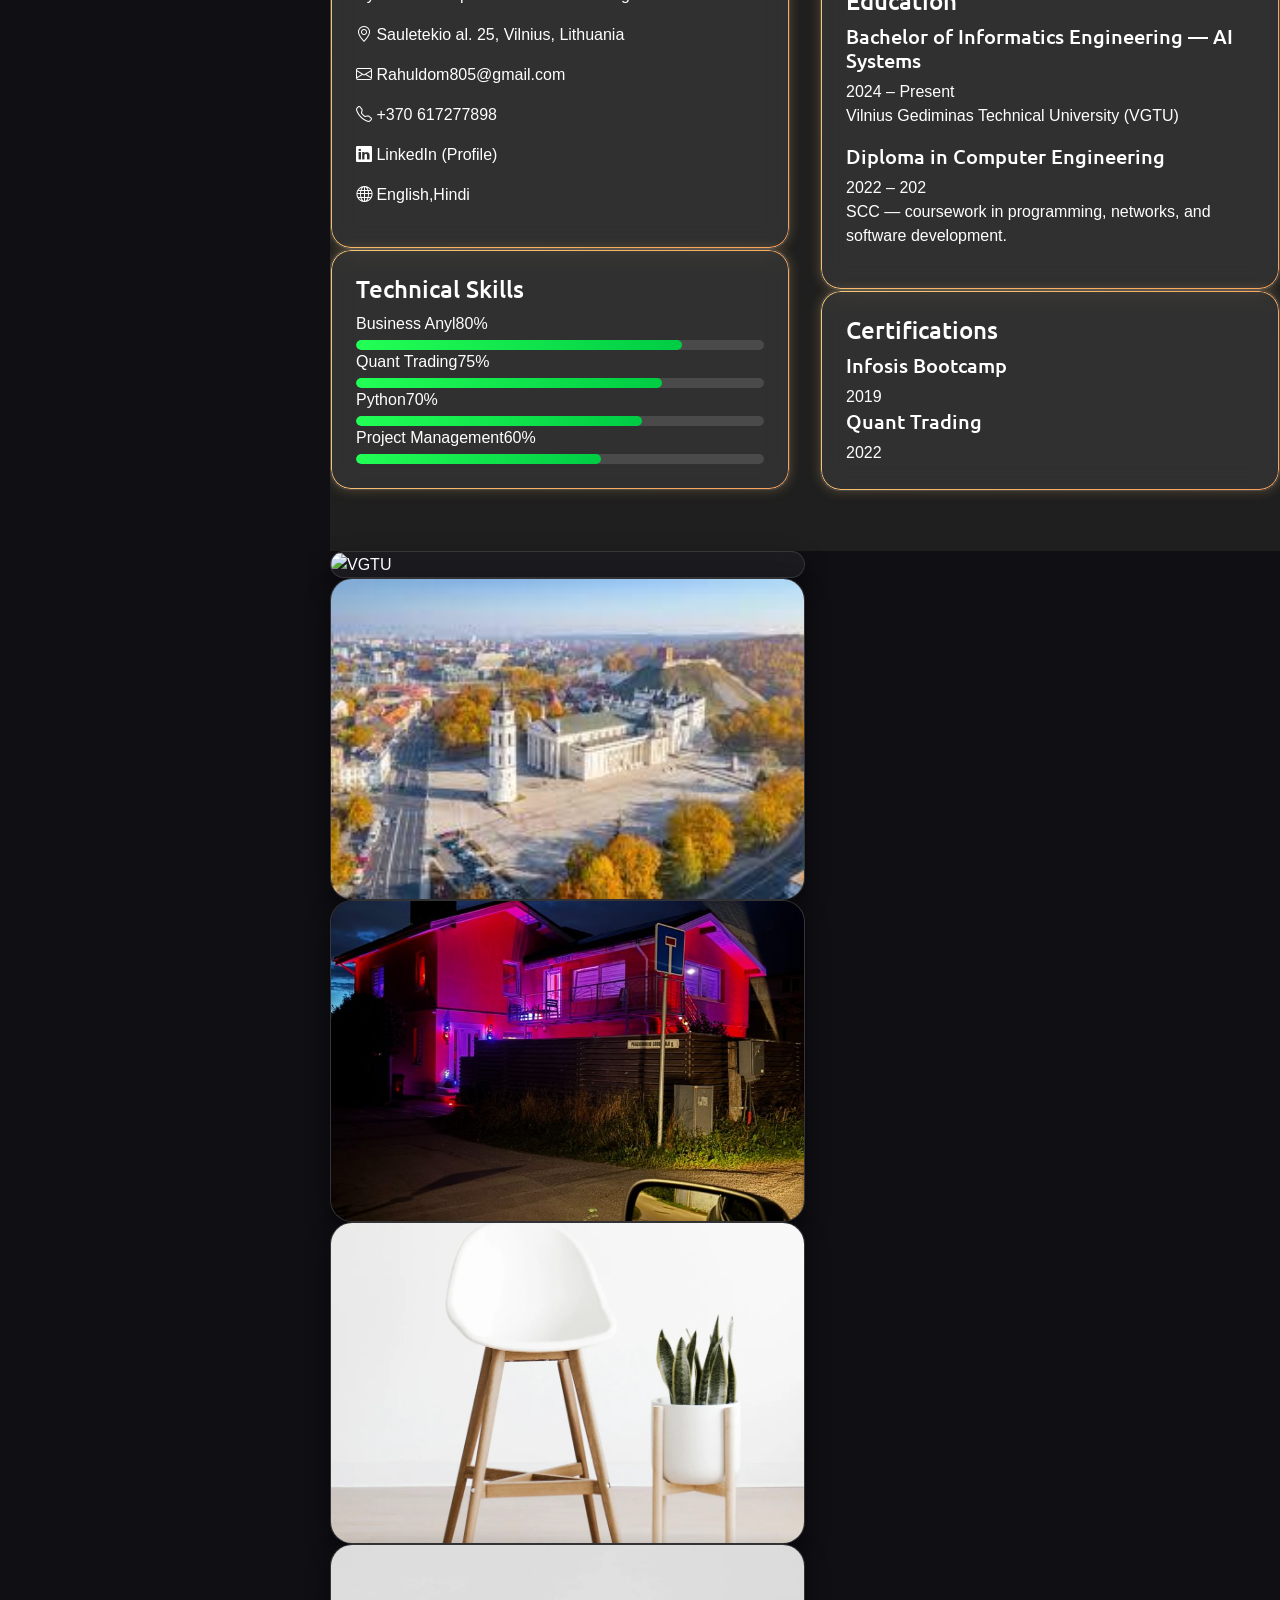
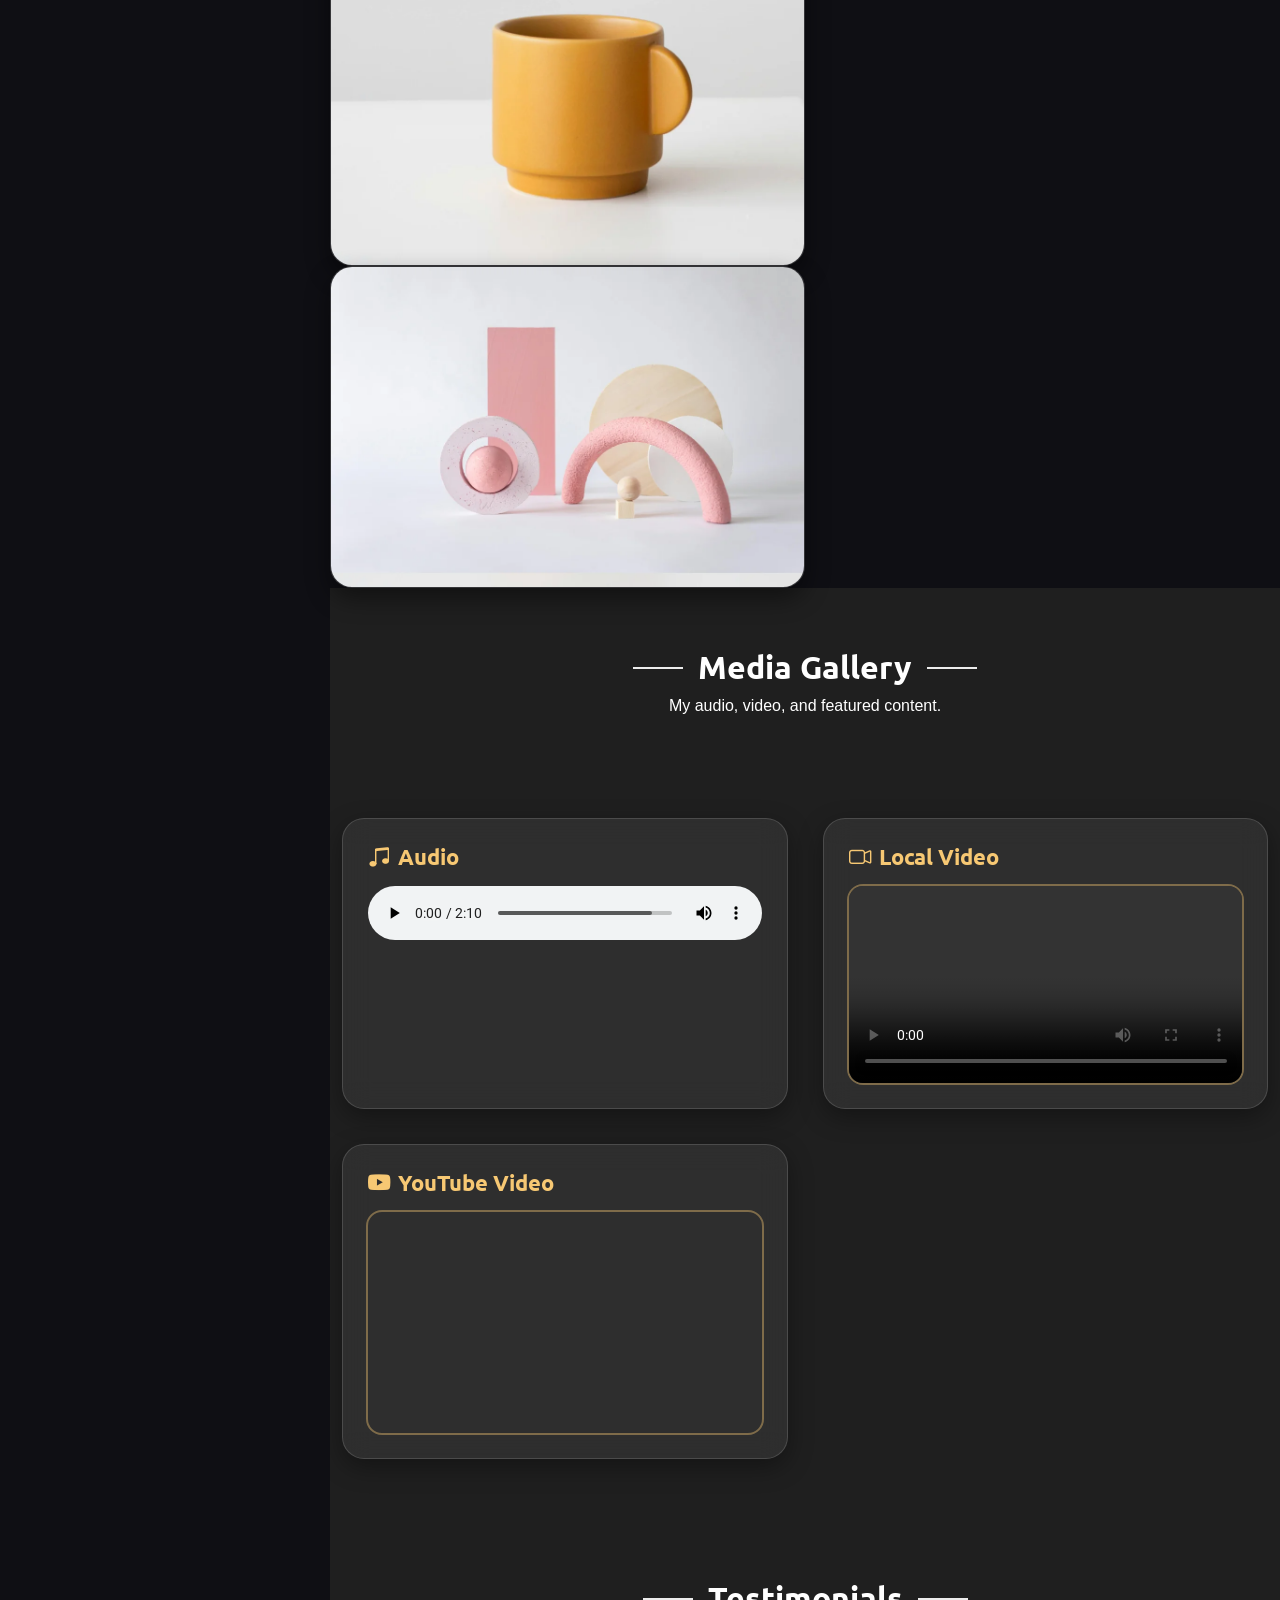
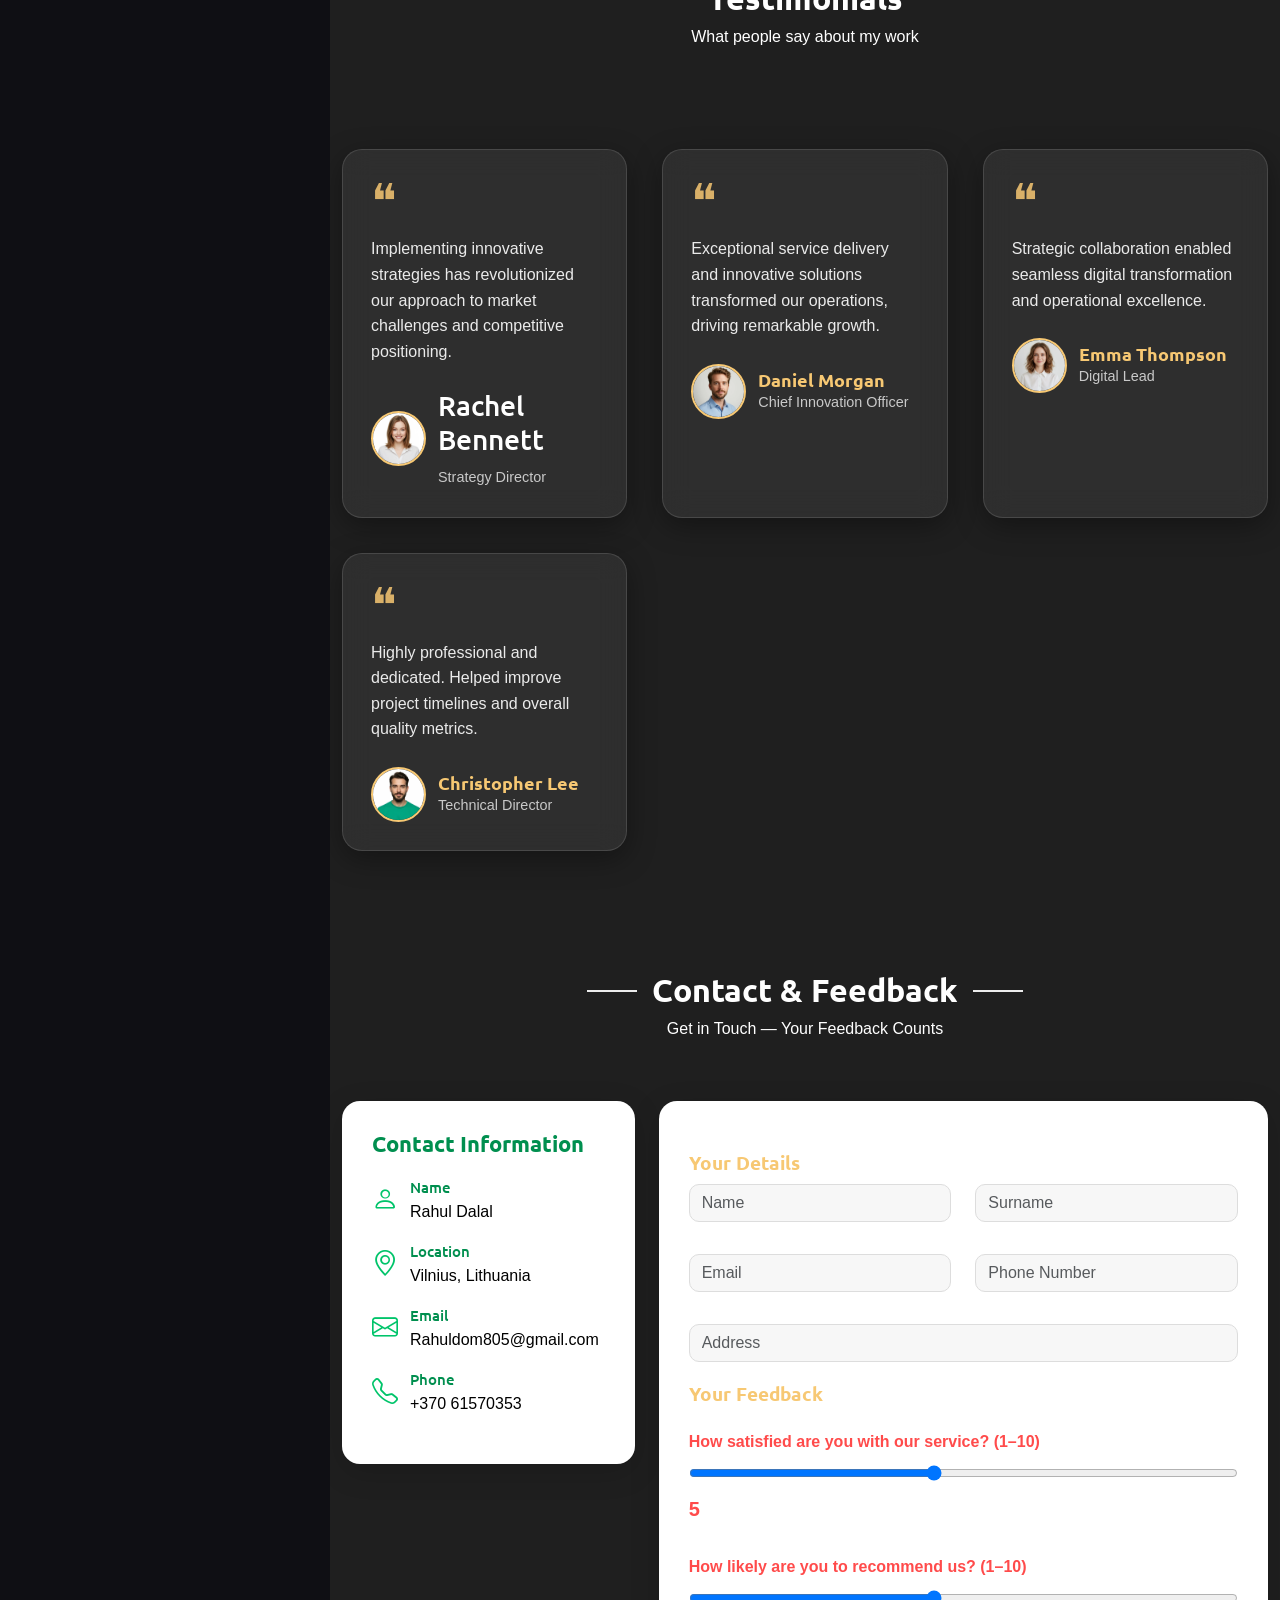
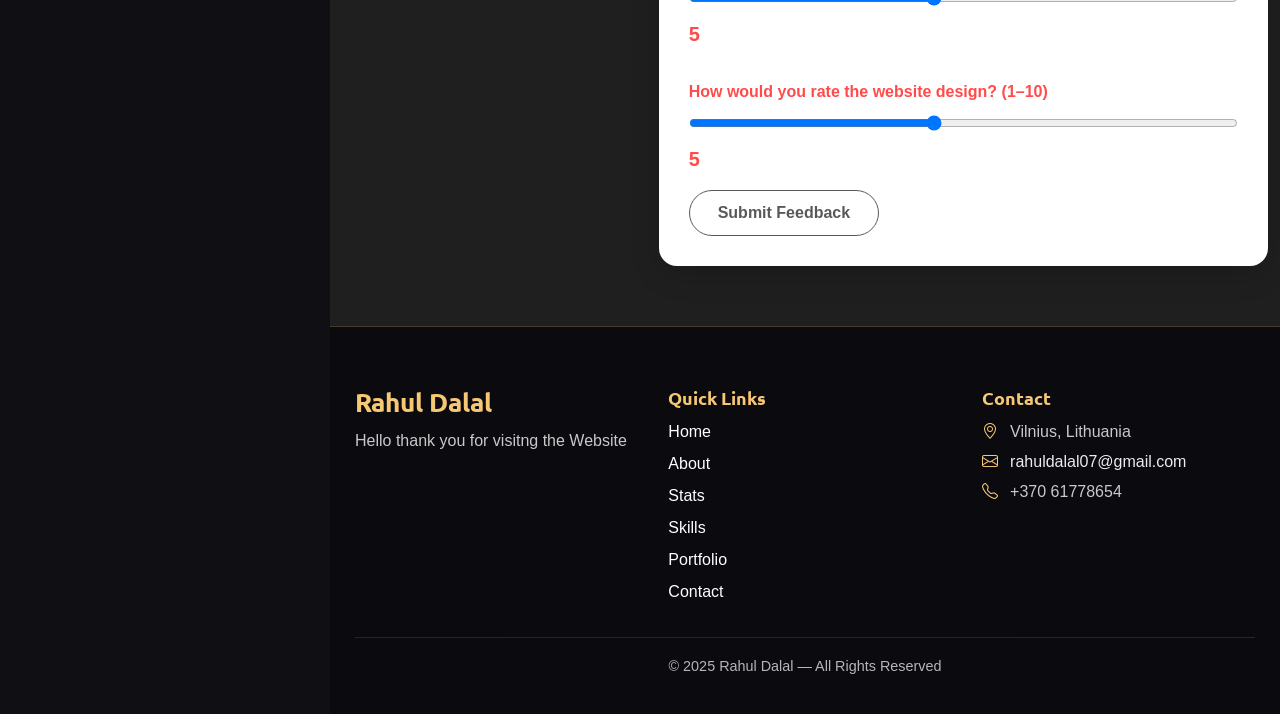
==== commit a28a0144: "Update index.html" ====
--- a/index.html
+++ b/index.html
@@ -135,7 +135,7 @@
 <a href="homework2/index.html">Homework 2</a>
 
 
-   <!-- =================== Memory Game Section =================== -->
+  <!-- =================== Memory Game Section =================== -->
 <section id="memory-game" class="memory-game section">
   <div class="container">
 
@@ -176,7 +176,6 @@
   <!-- END POPUP -->
 
 </section>
-
 
 
 
@@ -1008,3 +1007,4 @@
 
 
 
+
